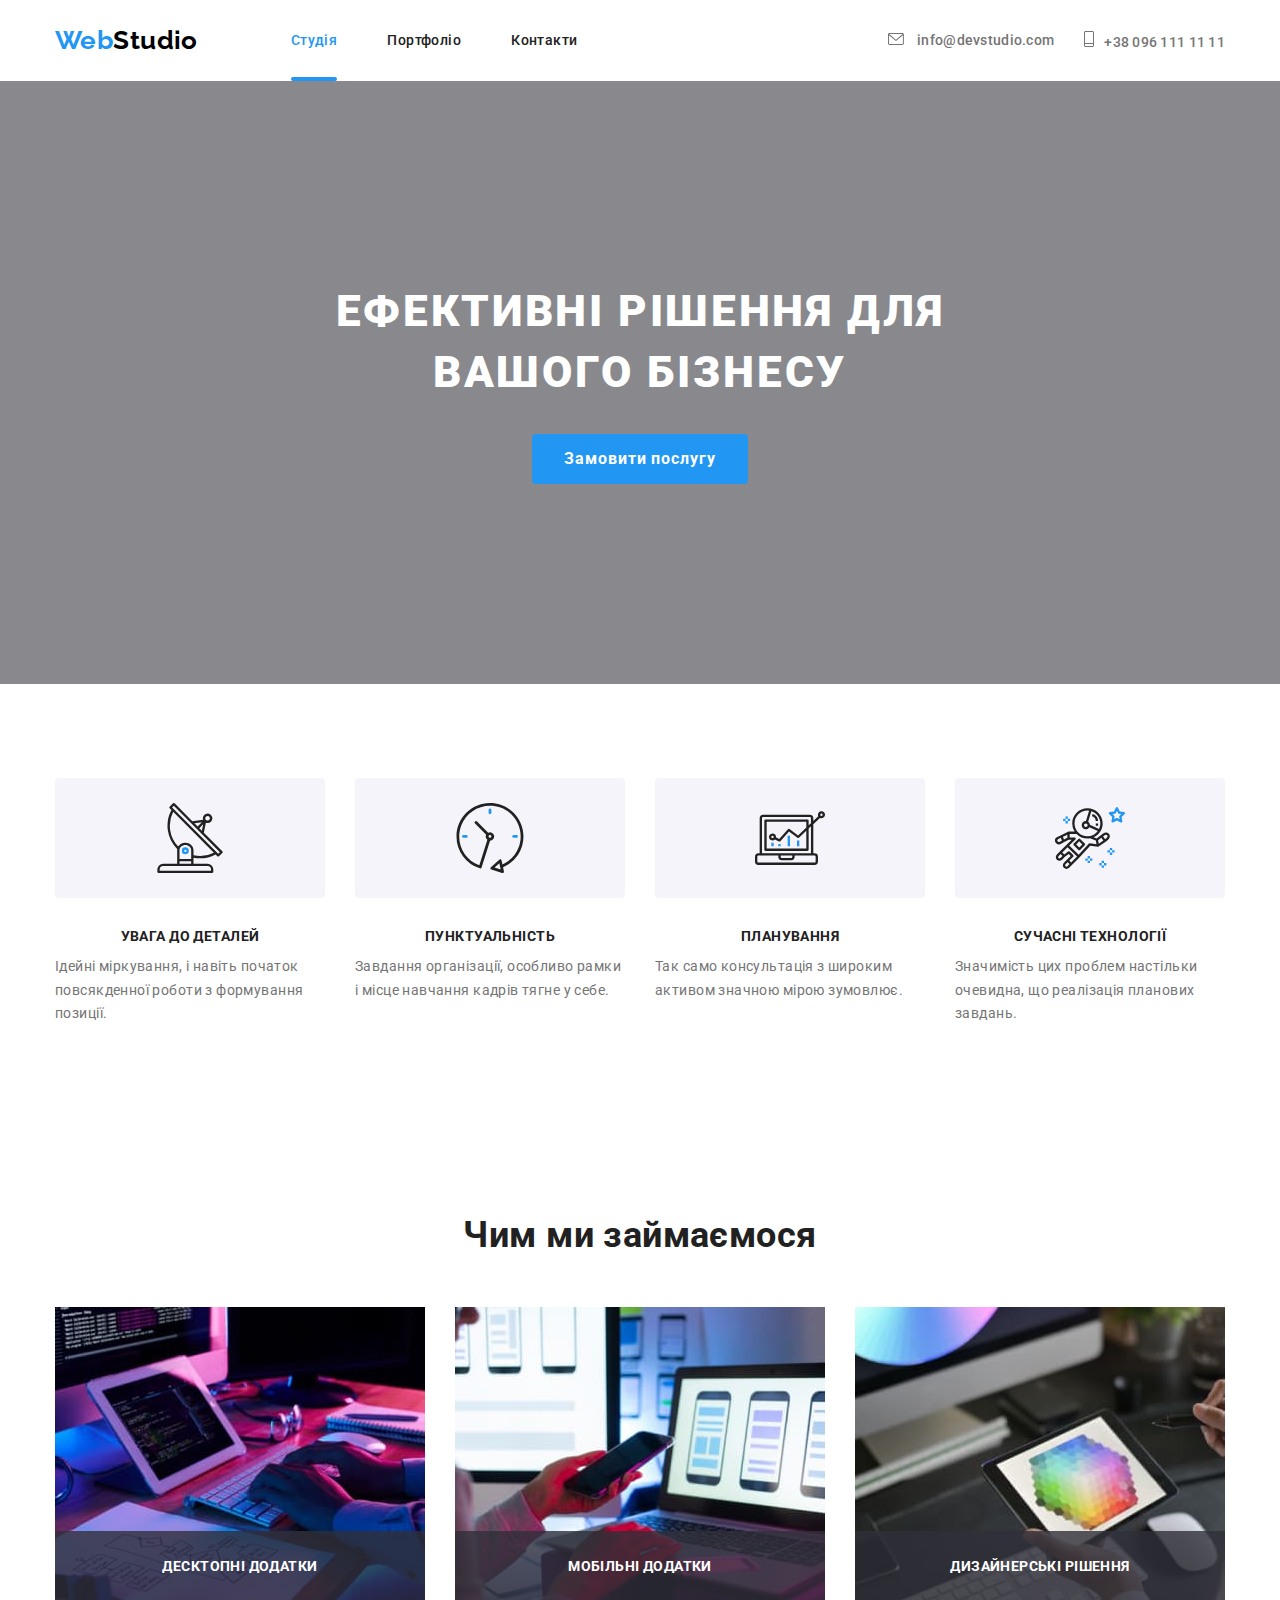
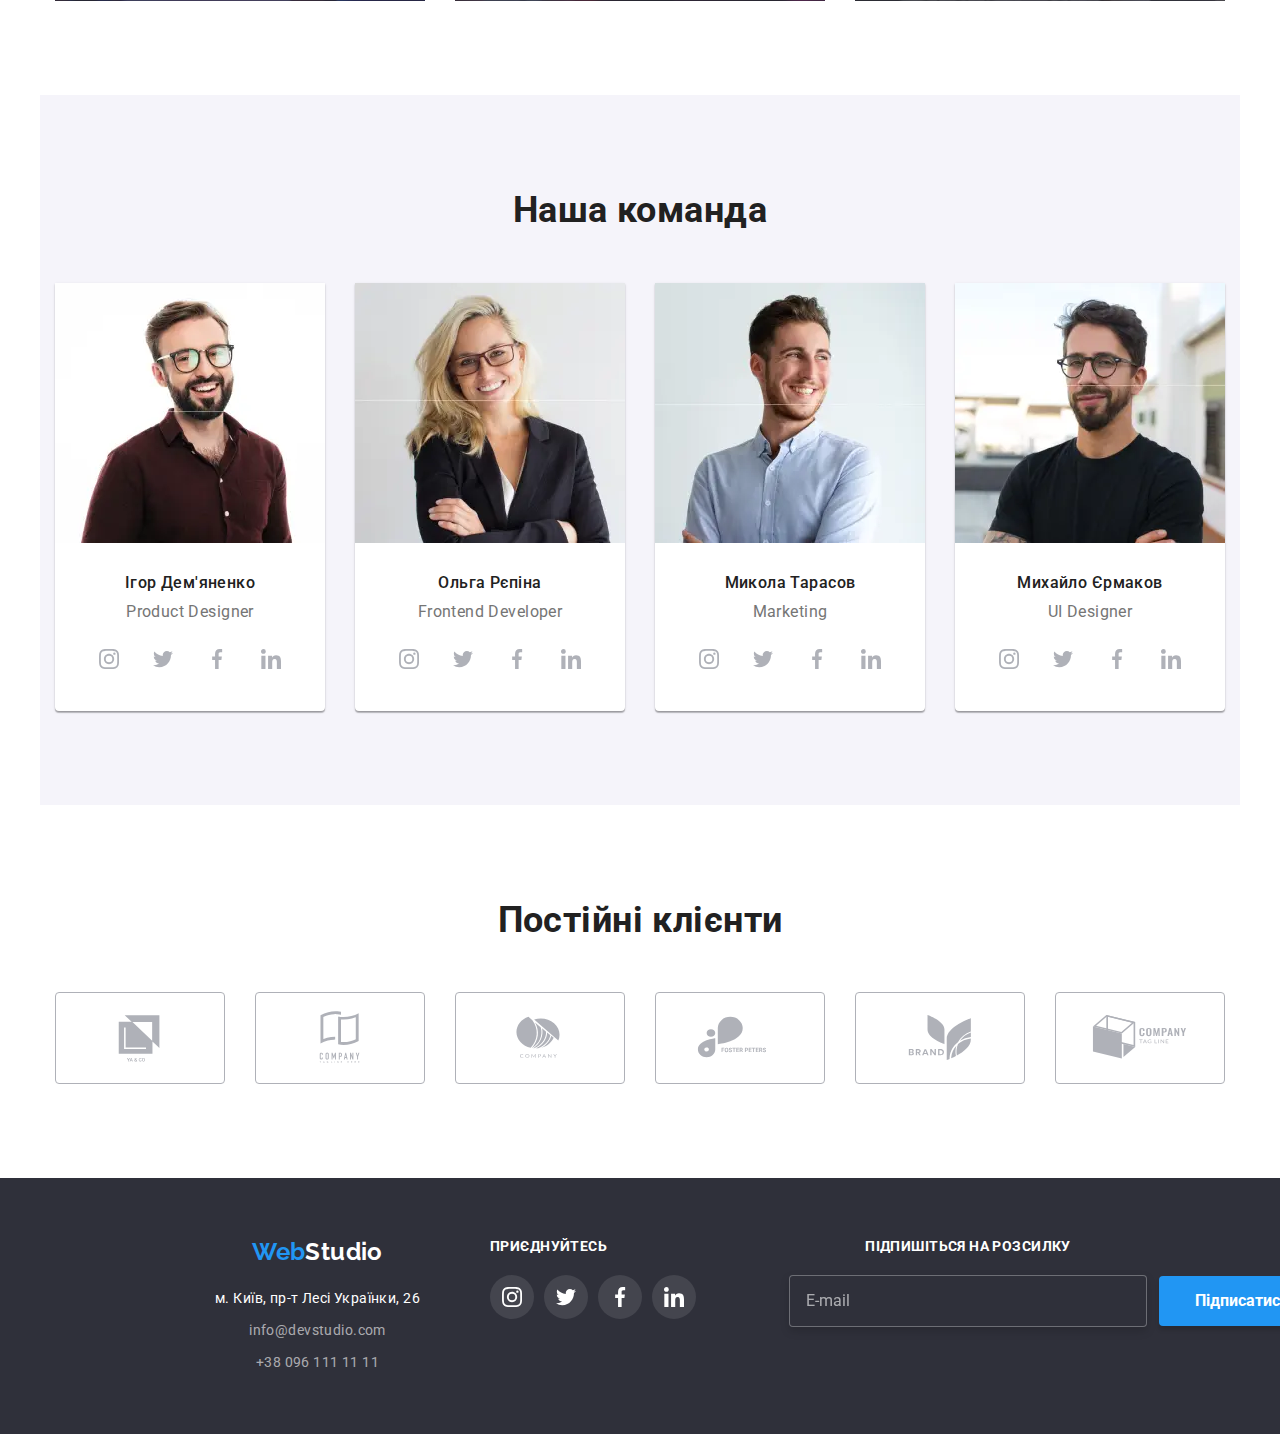
==== index.html @ 07bd56f4 "адаптивні зображення "наша команда"" ====
<!DOCTYPE html>
<html lang="uk">
  <head>
    <meta charset="UTF-8" />
    <meta http-equiv="X-UA-Compatible" content="IE=edge" />
    <meta name="viewport" content="width=device-width, initial-scale=1.0" />
    <title>Веб Студія</title>
    <link rel="preconnect" href="https://fonts.googleapis.com" />
    <link rel="preconnect" href="https://fonts.gstatic.com" crossorigin />
    <link
      href="https://fonts.googleapis.com/css2?family=Raleway:wght@700&family=Roboto:wght@400;500;700;900&display=swap"
      rel="stylesheet"
    />
    <link
      rel="stylesheet"
      href="https://cdnjs.cloudflare.com/ajax/libs/modern-normalize/1.1.0/modern-normalize.min.css"
    />
    <link rel="stylesheet" href="./css/main.min.css" />
  </head>
  <body class="body">
    <header class="header">
      <div class="container container--header">
        <a href="./index.html" class="logo logo--header" lang="en"
          ><span class="logo__web">Web</span>Studio</a
        >
        <nav class="navigation">
          <button
            type="button"
            class="menu-button is-open"
            aria-expanded="false"
            aria-controls="menu-nav"
            data-menu-button
          >
            <svg
              class="menu-button__svg"
              width="40"
              height="40"
              aria-label="перемикач мобільного меню"
            >
              <use
                class="icon-menu"
                href="./images/icons.svg#icon-close-black"
              ></use>
              <use
                class="icon-cross"
                href="./images/icons.svg#icon-menu-mobile"
              ></use>
            </svg>
          </button>
          <div class="menu" id="menu-nav" data-menu>
            <div>
              <ul class="main-nav">
                <li class="menu__item">
                  <a href="./index.html" class="menu__link menu__link--current"
                    >Студія</a
                  >
                </li>
                <li class="menu__item">
                  <a href="./portfolio.html" class="menu__link">Портфоліо</a>
                </li>
                <li class="menu__item">
                  <a href="" class="menu__link">Контакти</a>
                </li>
              </ul>
            </div>

            <div class="contact">
              <ul class="contact-header">
                <li class="contact-header__item">
                  <a
                    href="mailto:info@devstudio.com"
                    class="contact-header__link contact-header__link--mail"
                  >
                    <svg
                      class="contact-header__icon contact-header__icon--mail"
                    >
                      <use href="./images/icons.svg#icon-mail"></use>
                    </svg>
                    info@devstudio.com</a
                  >
                </li>
                <li class="contact-header__item">
                  <a
                    href="tel:+380961111111"
                    class="contact-header__link contact-header__link--phone"
                  >
                    <svg class="contact-header__icon contact-header__icon--tel">
                      <use href="./images/icons.svg#icon-tel"></use></svg>+38 096 111 11 11</a
                  >
                </li>
              </ul>
            </div>
            <div class="social-header">
              <ul class="social-header__list">
                <li class="social-header__item">
                  <a
                    href="https://www.instagram.com/"
                    target="_blank"
                    rel="noreferrer noopener"
                    class="social-header__link"
                    >instagram
                  </a>
                </li>
                <li class="social-header__item">
                  <a
                    href="https://twitter.com/?lang=ru"
                    target="_blank"
                    rel="noreferrer noopener"
                    class="social-header__link"
                    >twitter
                  </a>
                </li>
                <li class="social-header__item">
                  <a
                    href="https://uk-ua.facebook.com/"
                    target="_blank"
                    rel="noreferrer noopener"
                    class="social-header__link"
                    >facebook
                  </a>
                </li>
                <li class="social-header__item">
                  <a
                    href="https://ua.linkedin.com/"
                    target="_blank"
                    rel="noreferrer noopener"
                    class="social-header__link"
                    >linkedin
                  </a>
                </li>
              </ul>
            </div>
          </div>
        </nav>
      </div>
    </header>
    <main>
      <section class="hero">
        <div class="container">
          <h1 class="hero__title">Ефективні рішення для вашого бізнесу</h1>
          <button type="button" class="hero__button" data-open-modal>
            Замовити послугу
          </button>
          <div class="backdrop is-hidden" data-backdrop>
            <div class="modal">
              <button class="modal__close" data-close-modal>
                <svg class="modal__close-icon">
                  <use href="./images/icons.svg#icon-close-black"></use>
                </svg>
              </button>
              <form class="form js-request-form">
                <p class="form__title">
                  Залиште свої дані, ми вам передзвонимо
                </p>

                <div class="form__field">
                  <label class="form__label" for="name">Ім'я</label>
                  <div class="input">
                    <input
                      class="input__field"
                      type="text"
                      name="name"
                      id="name"
                      placeholder=" "
                    />
                    <svg class="input__icon">
                      <use href="./images/icons.svg#icon-name"></use>
                    </svg>
                  </div>
                </div>

                <div class="form__field">
                  <label class="form__label" for="tel">Телефон</label>
                  <div class="input">
                    <input
                      class="input__field"
                      type="tel"
                      name="tel"
                      id="tel"
                      placeholder=" "
                    />
                    <svg class="input__icon">
                      <use href="./images/icons.svg#icon-phone"></use>
                    </svg>
                  </div>
                </div>

                <div class="form__field">
                  <label class="form__label" for="mail">Пошта</label>
                  <div class="input">
                    <input
                      class="input__field"
                      type="email"
                      name="mail"
                      id="mail"
                      placeholder=" "
                    />
                    <svg class="input__icon">
                      <use href="./images/icons.svg#icon-e-mail"></use>
                    </svg>
                  </div>
                </div>

                <div class="form__field">
                  <label class="form__label" for="coment">Коментар</label>
                  <textarea
                    name="coment"
                    id="coment"
                    cols="30"
                    rows="10"
                    class="form__coment"
                    placeholder="Введіть текст"
                  ></textarea>
                </div>

                <div class="form__field">
                  <label class="policy">
                    <input
                      type="checkbox"
                      name="policy"
                      class="policy__check"
                      required
                    />
                    <svg class="policy__icon-on">
                      <use href="./images/icons.svg#icon-check"></use>
                    </svg>
                    <svg class="policy__icon-off">
                      <use href="./images/icons.svg#icon-no-check"></use>
                    </svg>
                    Погоджуюся з розсилкою та приймаю
                    <span
                      ><a href="" class="policy__condition">
                        Умови договору</a
                      ></span
                    ></label
                  >
                </div>
                <div class="form__field">
                  <button class="form__button" type="submit">Відправити</button>
                </div>
              </form>
            </div>
          </div>
        </div>
      </section>
      <section class="section section--plus">
        <div class="container">
          <h2 class="section__title section__title--none">Наші плюси</h2>
          <ul class="pluses">
            <li class="pluses__item">
              <div class="pluses-box">
                <svg class="pluses-box__icon">
                  <use href="./images/icons.svg#icon-antenna"></use>
                </svg>
              </div>
              <h3 class="pluses__title">увага до деталей</h3>
              <p class="pluses__text">
                Ідейні міркування, і навіть початок повсякденної роботи з
                формування позиції.
              </p>
            </li>
            <li class="pluses__item">
              <div class="pluses-box">
                <svg class="pluses-box__icon">
                  <use href="./images/icons.svg#icon-clock"></use>
                </svg>
              </div>
              <h3 class="pluses__title">пунктуальність</h3>
              <p class="pluses__text">
                Завдання організації, особливо рамки і місце навчання кадрів
                тягне у себе.
              </p>
            </li>
            <li class="pluses__item">
              <div class="pluses-box">
                <svg class="pluses-box__icon">
                  <use href="./images/icons.svg#icon-diagram"></use>
                </svg>
              </div>
              <h3 class="pluses__title">планування</h3>
              <p class="pluses__text">
                Так само консультація з широким активом значною мірою зумовлює.
              </p>
            </li>
            <li class="pluses__item">
              <div class="pluses-box">
                <svg class="pluses-box__icon">
                  <use href="./images/icons.svg#icon-astronaut"></use>
                </svg>
              </div>
              <h3 class="pluses__title">сучасні технології</h3>
              <p class="pluses__text">
                Значимість цих проблем настільки очевидна, що реалізація
                планових завдань.
              </p>
            </li>
          </ul>
        </div>
      </section>
      <section class="section">
        <div class="container container--projects">
          <h2 class="section__title">Чим ми займаємося</h2>
          <ul class="projects">
            <li class="projekts__employment">
              <div class="projects__image">
                <img src="./images/web.jpg" alt="веб розробка" width="370" />
              </div>
              <p class="projekts__text">Десктопні додатки</p>
            </li>
            <li class="projekts__employment">
              <div class="projects__image">
                <img
                  src="./images/development.jpg"
                  alt="розробка"
                  width="370"
                />
              </div>
              <p class="projekts__text">Мобільні додатки</p>
            </li>
            <li class="projekts__employment">
              <div class="projects__image">
                <img src="./images/design.jpg" alt="веб дизайн" width="370" />
              </div>
              <p class="projekts__text">Дизайнерські рішення</p>
            </li>
          </ul>
        </div>
      </section>
      <section class="section section--team">
        <div class="container">
          <h2 class="section__title">Наша команда</h2>
          <ul class="team">
            <li class="team__box">
              <picture>
                <source
                  srcset="
                    ./images/desktop-version/igor-270.webp 1x,
                    ./images/desktop-version/igor-540.webp 2x
                  "
                  media="(min-width:1200px)"
                  type="image/webp"
                />
                <source
                  srcset="
                    ./images/desktop-version/igor-270.jpg 1x,
                    ./images/desktop-version/igor-450.jpg 2x
                  "
                  media="(min-width:1200px)"
                  type="image/jpeg"
                />
                <source
                  srcset="
                    ./images/tablet-version/igor-354.webp 1x,
                    ./images/tablet-version/igor-708.webp 2x
                  "
                  media="(min-width:768px)"
                  type="image/webp"
                />
                <source
                  srcset="
                    ./images/tablet-version/igor-354.jpg 1x,
                    ./images/tablet-version/igor-708.jpg 2x
                  "
                  media="(min-width:768px)"
                  type="image/jpeg"
                />
                <source
                  srcset="
                    ./images/mobile-version/igor-450.webp 1x,
                    ./images/mobile-version/igor-900.webp 2x
                  "
                  media="(max-width:767px)"
                  type="image/webp"
                />
                <source
                  srcset="
                    ./images/mobile-version/igor-450.jpg 1x,
                    ./images/mobile-version/igor-900.jpg 2x
                  "
                  media="(max-width:767px)"
                  type="image/jpeg"
                />
                <img
                  src="./images/mobile-version/igor-450.jpg"
                  alt="Ігор Дем'яненко"
                />
              </picture>

              <!-- <img
                class="photo"
                src="./images/igor.jpg"
                alt="Ігор Дем'яненко"
                width="270"
              /> -->
              <div class="team__list">
                <h3 class="team__name">Ігор Дем'яненко</h3>
                <p class="team__job" lang="en">Product Designer</p>
                <ul class="social">
                  <li class="social__item">
                    <a
                      href="https://www.instagram.com/"
                      target="_blank"
                      rel="noreferrer noopener"
                      class="social__link"
                    >
                      <svg class="social__icon">
                        <use href="./images/icons.svg#icon-instagram"></use>
                      </svg>
                    </a>
                  </li>
                  <li class="social__item">
                    <a
                      href="https://twitter.com/?lang=ru"
                      target="_blank"
                      rel="noreferrer noopener"
                      class="social__link"
                    >
                      <svg class="social__icon">
                        <use href="./images/icons.svg#icon-twitter"></use>
                      </svg>
                    </a>
                  </li>
                  <li class="social__item">
                    <a
                      href="https://uk-ua.facebook.com/"
                      target="_blank"
                      rel="noreferrer noopener"
                      class="social__link"
                    >
                      <svg class="social__icon">
                        <use href="./images/icons.svg#icon-facebook"></use>
                      </svg>
                    </a>
                  </li>
                  <li class="social__item">
                    <a
                      href="https://ua.linkedin.com/"
                      target="_blank"
                      rel="noreferrer noopener"
                      class="social__link"
                    >
                      <svg class="social__icon">
                        <use href="./images/icons.svg#icon-linkedin"></use>
                      </svg>
                    </a>
                  </li>
                </ul>
              </div>
            </li>
            <li class="team__box">
              <picture>
                <source
                  srcset="
                    ./images/desktop-version/olga-270.webp 1x,
                    ./images/desktop-version/olga-540.webp 2x
                  "
                  media="(min-width:1200px)"
                  type="image/webp"
                />
                <source
                  srcset="
                    ./images/desktop-version/olga-270.jpg 1x,
                    ./images/desktop-version/olga-450.jpg 2x
                  "
                  media="(min-width:1200px)"
                  type="image/jpeg"
                />
                <source
                  srcset="
                    ./images/tablet-version/olga-354.webp 1x,
                    ./images/tablet-version/olga-708.webp 2x
                  "
                  media="(min-width:768px)"
                  type="image/webp"
                />
                <source
                  srcset="
                    ./images/tablet-version/olga-354.jpg 1x,
                    ./images/tablet-version/olga-708.jpg 2x
                  "
                  media="(min-width:768px)"
                  type="image/jpeg"
                />
                <source
                  srcset="
                    ./images/mobile-version/olga-450.webp 1x,
                    ./images/mobile-version/olga-900.webp 2x
                  "
                  media="(max-width:767px)"
                  type="image/webp"
                />
                <source
                  srcset="
                    ./images/mobile-version/olga-450.jpg 1x,
                    ./images/mobile-version/olga-900.jpg 2x
                  "
                  media="(max-width:767px)"
                  type="image/jpeg"
                />
                <img
                  src="./images/mobile-version/olga-450.jpg"
                  alt="Ольга Рєпіна"
                />
              </picture>
              <!-- <img
                class="photo"
                src="./images/olga.jpg"
                alt="Ольга Рєпіна"
                width="270"
              /> -->
              <div class="team__list">
                <h3 class="team__name">Ольга Рєпіна</h3>
                <p class="team__job" lang="en">Frontend Developer</p>
                <ul class="social">
                  <li class="social__item">
                    <a
                      href="https://www.instagram.com/"
                      target="_blank"
                      rel="noreferrer noopener"
                      class="social__link"
                    >
                      <svg class="social__icon">
                        <use href="./images/icons.svg#icon-instagram"></use>
                      </svg>
                    </a>
                  </li>
                  <li class="social__item">
                    <a
                      href="https://twitter.com/?lang=ru"
                      target="_blank"
                      rel="noreferrer noopener"
                      class="social__link"
                    >
                      <svg class="social__icon">
                        <use href="./images/icons.svg#icon-twitter"></use>
                      </svg>
                    </a>
                  </li>
                  <li class="social__item">
                    <a
                      href="https://uk-ua.facebook.com/"
                      target="_blank"
                      rel="noreferrer noopener"
                      class="social__link"
                    >
                      <svg class="social__icon">
                        <use href="./images/icons.svg#icon-facebook"></use>
                      </svg>
                    </a>
                  </li>
                  <li class="social__item">
                    <a
                      href="https://ua.linkedin.com/"
                      target="_blank"
                      rel="noreferrer noopener"
                      class="social__link"
                    >
                      <svg class="social__icon">
                        <use href="./images/icons.svg#icon-linkedin"></use>
                      </svg>
                    </a>
                  </li>
                </ul>
              </div>
            </li>
            <li class="team__box">
              <picture>
                <source
                  srcset="
                    ./images/desktop-version/mikola-270.webp 1x,
                    ./images/desktop-version/mikola-540.webp 2x
                  "
                  media="(min-width:1200px)"
                  type="image/webp"
                />
                <source
                  srcset="
                    ./images/desktop-version/mikola-270.jpg 1x,
                    ./images/desktop-version/mikola-450.jpg 2x
                  "
                  media="(min-width:1200px)"
                  type="image/jpeg"
                />
                <source
                  srcset="
                    ./images/tablet-version/mikola-354.webp 1x,
                    ./images/tablet-version/mikola-708.webp 2x
                  "
                  media="(min-width:768px)"
                  type="image/webp"
                />
                <source
                  srcset="
                    ./images/tablet-version/mikola-354.jpg 1x,
                    ./images/tablet-version/mikola-708.jpg 2x
                  "
                  media="(min-width:768px)"
                  type="image/jpeg"
                />
                <source
                  srcset="
                    ./images/mobile-version/mikola-450.webp 1x,
                    ./images/mobile-version/mikola-900.webp 2x
                  "
                  media="(max-width:767px)"
                  type="image/webp"
                />
                <source
                  srcset="
                    ./images/mobile-version/mikola-450.jpg 1x,
                    ./images/mobile-version/mikola-900.jpg 2x
                  "
                  media="(max-width:767px)"
                  type="image/jpeg"
                />
                <img
                  src="./images/mobile-version/mikola-450.jpg"
                  alt="Микола Тарасов"
                />
              </picture>
              <!-- <img
                class="photo"
                src="./images/mikola.jpg"
                alt="Микола Тарасов"
                width="270"
              /> -->
              <div class="team__list">
                <h3 class="team__name">Микола Тарасов</h3>
                <p class="team__job" lang="en">Marketing</p>
                <ul class="social">
                  <li class="social__item">
                    <a
                      href="https://www.instagram.com/"
                      target="_blank"
                      rel="noreferrer noopener"
                      class="social__link"
                    >
                      <svg class="social__icon">
                        <use href="./images/icons.svg#icon-instagram"></use>
                      </svg>
                    </a>
                  </li>
                  <li class="social__item">
                    <a
                      href="https://twitter.com/?lang=ru"
                      target="_blank"
                      rel="noreferrer noopener"
                      class="social__link"
                    >
                      <svg class="social__icon">
                        <use href="./images/icons.svg#icon-twitter"></use>
                      </svg>
                    </a>
                  </li>
                  <li class="social__item">
                    <a
                      href="https://uk-ua.facebook.com/"
                      target="_blank"
                      rel="noreferrer noopener"
                      class="social__link"
                    >
                      <svg class="social__icon">
                        <use href="./images/icons.svg#icon-facebook"></use>
                      </svg>
                    </a>
                  </li>
                  <li class="social__item">
                    <a
                      href="https://ua.linkedin.com/"
                      target="_blank"
                      rel="noreferrer noopener"
                      class="social__link"
                    >
                      <svg class="social__icon">
                        <use href="./images/icons.svg#icon-linkedin"></use>
                      </svg>
                    </a>
                  </li>
                </ul>
              </div>
            </li>
            <li class="team__box">
              <picture>
                <source
                  srcset="
                    ./images/desktop-version/micha-270.webp 1x,
                    ./images/desktop-version/micha-540.webp 2x
                  "
                  media="(min-width:1200px)"
                  type="image/webp"
                />
                <source
                  srcset="
                    ./images/desktop-version/micha-270.jpg 1x,
                    ./images/desktop-version/micha-450.jpg 2x
                  "
                  media="(min-width:1200px)"
                  type="image/jpeg"
                />
                <source
                  srcset="
                    ./images/tablet-version/micha-354.webp 1x,
                    ./images/tablet-version/micha-708.webp 2x
                  "
                  media="(min-width:768px)"
                  type="image/webp"
                />
                <source
                  srcset="
                    ./images/tablet-version/micha-354.jpg 1x,
                    ./images/tablet-version/micha-708.jpg 2x
                  "
                  media="(min-width:768px)"
                  type="image/jpeg"
                />
                <source
                  srcset="
                    ./images/mobile-version/micha-450.webp 1x,
                    ./images/mobile-version/micha-900.webp 2x
                  "
                  media="(max-width:767px)"
                  type="image/webp"
                />
                <source
                  srcset="
                    ./images/mobile-version/micha-450.jpg 1x,
                    ./images/mobile-version/micha-900.jpg 2x
                  "
                  media="(max-width:767px)"
                  type="image/jpeg"
                />
                <img
                  src="./images/mobile-version/micha-450.jpg"
                  alt="Михайло Єрмаков"
                />
              </picture>
              <!-- <img
                class="photo"
                src="./images/micha.jpg"
                alt="Михайло Єрмаков"
                width="270"
              /> -->
              <div class="team__list">
                <h3 class="team__name">Михайло Єрмаков</h3>
                <p class="team__job" lang="en">UI Designer</p>
                <ul class="social">
                  <li class="social__item">
                    <a
                      href="https://www.instagram.com/"
                      target="_blank"
                      rel="noreferrer noopener"
                      class="social__link"
                    >
                      <svg class="social__icon">
                        <use href="./images/icons.svg#icon-instagram"></use>
                      </svg>
                    </a>
                  </li>
                  <li class="social__item">
                    <a
                      href="https://twitter.com/?lang=ru"
                      target="_blank"
                      rel="noreferrer noopener"
                      class="social__link"
                    >
                      <svg class="social__icon">
                        <use href="./images/icons.svg#icon-twitter"></use>
                      </svg>
                    </a>
                  </li>
                  <li class="social__item">
                    <a
                      href="https://uk-ua.facebook.com/"
                      target="_blank"
                      rel="noreferrer noopener"
                      class="social__link"
                    >
                      <svg class="social__icon">
                        <use href="./images/icons.svg#icon-facebook"></use>
                      </svg>
                    </a>
                  </li>
                  <li class="social__item">
                    <a
                      href="https://ua.linkedin.com/"
                      target="_blank"
                      rel="noreferrer noopener"
                      class="social__link"
                    >
                      <svg class="social__icon">
                        <use href="./images/icons.svg#icon-linkedin"></use>
                      </svg>
                    </a>
                  </li>
                </ul>
              </div>
            </li>
          </ul>
        </div>
      </section>
      <section class="section section--clients">
        <div class="container">
          <h2 class="section__title">Постійні клієнти</h2>
          <ul class="clients">
            <li class="clients__list">
              <a href="" class="clients__link">
                <svg class="clients__icon">
                  <use href="./images/icons.svg#icon-client-1"></use>
                </svg>
              </a>
            </li>
            <li class="clients__list">
              <a href="" class="clients__link">
                <svg class="clients__icon">
                  <use href="./images/icons.svg#icon-client-2"></use>
                </svg>
              </a>
            </li>
            <li class="clients__list">
              <a href="" class="clients__link">
                <svg class="clients__icon">
                  <use href="./images/icons.svg#icon-client-3"></use>
                </svg>
              </a>
            </li>
            <li class="clients__list">
              <a href="" class="clients__link">
                <svg class="clients__icon">
                  <use href="./images/icons.svg#icon-client-4"></use>
                </svg>
              </a>
            </li>
            <li class="clients__list">
              <a href="" class="clients__link">
                <svg class="clients__icon">
                  <use href="./images/icons.svg#icon-client-5"></use>
                </svg>
              </a>
            </li>
            <li class="clients__list">
              <a href="" class="clients__link">
                <svg class="clients__icon">
                  <use href="./images/icons.svg#icon-client-6"></use>
                </svg>
              </a>
            </li>
          </ul>
        </div>
      </section>
    </main>
    <footer class="footer">
      <div class="container container--footer">
        <div class="communication">
          <div>
            <a href="./index.html" lang="en" class="logo logo--footer"
              ><span class="logo__web">Web</span>Studio</a
            >
            <address>
              <ul class="contact-footer">
                <li class="contact-footer__address">
                  <a
                    href="https://www.google.com/maps/d/viewer?hl=ru&ie=UTF8&msa=0&ll=50.43647800000004%2C30.527334000000003&spn=0%2C0&source=embed&mid=1IC2cPqot0qdUVytNvd6RFveTOpM&z=17"
                    target="_blank"
                    rel="noreferrer noopener"
                    class="contact-footer__link contact-footer__link--address"
                    >м. Київ, пр-т Лесі Українки, 26</a
                  >
                </li>
                <li class="contact-footer__address">
                  <a
                    href="mailto:info@devstudio.com"
                    class="contact-footer__link"
                    >info@devstudio.com</a
                  >
                </li>
                <li>
                  <a
                    href="tel:+380961111111"
                    class="contact-footer__link contact-footer__link--last"
                    >+38 096 111 11 11</a
                  >
                </li>
              </ul>
            </address>
          </div>
          <div class="social-footer">
            <p class="social-footer__join">приєднуйтесь</p>
            <ul class="social social--footer">
              <li class="social__item social__item--footer">
                <a
                  href="https://www.instagram.com/"
                  target="_blank"
                  rel="noreferrer noopener"
                  class="social__link"
                >
                  <svg class="social__icon social__icon--footer">
                    <use href="./images/icons.svg#icon-instagram"></use>
                  </svg>
                </a>
              </li>
              <li class="social__item social__item--footer">
                <a
                  href="https://twitter.com/?lang=ru"
                  target="_blank"
                  rel="noreferrer noopener"
                  class="social__link"
                >
                  <svg class="social__icon social__icon--footer">
                    <use href="./images/icons.svg#icon-twitter"></use>
                  </svg>
                </a>
              </li>
              <li class="social__item social__item--footer">
                <a
                  href="https://uk-ua.facebook.com/"
                  target="_blank"
                  rel="noreferrer noopener"
                  class="social__link"
                >
                  <svg class="social__icon social__icon--footer">
                    <use href="./images/icons.svg#icon-facebook"></use>
                  </svg>
                </a>
              </li>
              <li class="social__item social__item--footer">
                <a
                  href="https://ua.linkedin.com/"
                  target="_blank"
                  rel="noreferrer noopener"
                  class="social__link"
                >
                  <svg class="social__icon social__icon--footer">
                    <use href="./images/icons.svg#icon-linkedin"></use>
                  </svg>
                </a>
              </li>
            </ul>
          </div>
        </div>
        <form class="subscription-form">
          <div class="subscribe">
            <label class="subscribe__label" for="subscribe"
              >Підпишіться на розсилку</label
            >
            <input
              class="subscribe__input"
              type="text"
              name="subscribe"
              id="subscribe"
              placeholder="E-mail"
            />
          </div>

          <button class="subscribe__button" type="submit">
            Підписатися
            <svg class="subscribe__icon">
              <use href="./images/icons.svg#icon-telegram"></use>
            </svg>
          </button>
        </form>
      </div>
    </footer>
    <script src="./js/menu.js"></script>
    <script src="./js/modal.js"></script>
    <script src="./js/request-form.js"></script>
  </body>
</html>
---- css/main.min.css ----
a{text-decoration:none}h1,h2,h3,h4,h5,h6{margin:0}img{display:block;max-width:100%;height:auto}.section__title--none{position:absolute;width:1px;height:1px;margin:-1px;border:0;padding:0;clip:rect(0 0 0 0);overflow:hidden}ul{margin:0;padding:0;list-style:none}.body{font-family:"Roboto",sans-serif;font-size:14px;line-height:1.2;letter-spacing:.03em;color:#757575;background-color:#fff}.body.modal-open{overflow:hidden}.container{padding:0 15px;margin-left:auto;margin-right:auto}.container--header{display:-webkit-box;display:-ms-flexbox;display:flex;-webkit-box-align:center;-ms-flex-align:center;align-items:center;min-height:60px}@media screen and (max-width: 767px){.container--header{-webkit-box-pack:justify;-ms-flex-pack:justify;justify-content:space-between}}@media screen and (min-width: 480px){.container{width:480px}}@media screen and (min-width: 768px){.container{width:768px;min-height:80px}}@media screen and (min-width: 1200px){.container{width:1200px}.container--footer{display:-webkit-box;display:-ms-flexbox;display:flex}}.mobile-menu__container{position:relative;padding-top:48px;padding-right:0;padding-bottom:48px;padding-left:40px}.header{position:relative}.logo{font-family:"Raleway",sans-serif;font-weight:700;font-size:24px}.logo--header{display:block;color:#000}@media screen and (min-width: 768px){.logo--header{margin-right:88px}}@media screen and (min-width: 1200px){.logo--header{margin-right:93px;font-size:26px}}.logo--footer{display:inline-block;margin-bottom:20px;width:100%;text-align:center;color:#fff}.logo__web{color:#2196f3}.backdrop{position:fixed;top:0;left:0;z-index:5;width:100%;height:100%;opacity:1;background-color:rgba(0,0,0,.2);-webkit-transition:opacity 250ms cubic-bezier(0.4, 0, 0.2, 1);transition:opacity 250ms cubic-bezier(0.4, 0, 0.2, 1);padding:93px 15px;overflow-y:scroll}.backdrop.is-hidden{opacity:0;pointer-events:none}.backdrop.is-hidden .modal{-webkit-transform:translate(-50%, -50%) scale(0);transform:translate(-50%, -50%) scale(0)}.modal{position:relative;padding:40px;min-height:609px;-webkit-box-shadow:0px 1px 3px rgba(0,0,0,.12),0px 1px 1px rgba(0,0,0,.14),0px 2px 1px rgba(0,0,0,.2);box-shadow:0px 1px 3px rgba(0,0,0,.12),0px 1px 1px rgba(0,0,0,.14),0px 2px 1px rgba(0,0,0,.2);border-radius:4px;background-color:#fff}@media screen and (max-width: 479px){.modal{max-width:450px}}@media screen and (min-width: 480px){.modal{width:450px;position:absolute;top:50%;left:50%;-webkit-transform:translate(-50%, -50%) scale(1);transform:translate(-50%, -50%) scale(1);-webkit-transition:-webkit-transform 250ms cubic-bezier(0.4, 0, 0.2, 1);transition:-webkit-transform 250ms cubic-bezier(0.4, 0, 0.2, 1);transition:transform 250ms cubic-bezier(0.4, 0, 0.2, 1);transition:transform 250ms cubic-bezier(0.4, 0, 0.2, 1), -webkit-transform 250ms cubic-bezier(0.4, 0, 0.2, 1)}}@media screen and (min-width: 1200px){.modal{width:528px;min-height:581px}}.modal__close{position:absolute;display:-webkit-box;display:-ms-flexbox;display:flex;-webkit-box-pack:center;-ms-flex-pack:center;justify-content:center;-webkit-box-align:center;-ms-flex-align:center;align-items:center;right:8px;top:8px;padding:0;z-index:9;width:30px;height:30px;cursor:pointer;border:1px solid rgba(0,0,0,.1);border-radius:50%;background-color:#fff}@media screen and (min-width: 1200px){.modal__close{left:490px}}.modal__close-icon{width:18px;height:18px;fill:#000;-webkit-transition:fill 250ms cubic-bezier(0.4, 0, 0.2, 1);transition:fill 250ms cubic-bezier(0.4, 0, 0.2, 1)}.modal__close:hover .modal__close-icon{fill:#2196f3}.contact{display:-webkit-box;display:-ms-flexbox;display:flex}@media screen and (max-width: 767px){.contact{margin-top:300px}}@media screen and (max-width: 767px){.contact-header{display:-webkit-box;display:-ms-flexbox;display:flex;-webkit-box-orient:vertical;-webkit-box-direction:reverse;-ms-flex-direction:column-reverse;flex-direction:column-reverse}}@media screen and (min-width: 768px){.contact-header{display:-webkit-box;display:-ms-flexbox;display:flex;-webkit-box-orient:vertical;-webkit-box-direction:normal;-ms-flex-direction:column;flex-direction:column;-webkit-box-pack:center;-ms-flex-pack:center;justify-content:center}.contact-header :not(:last-child){margin-bottom:10px}}@media screen and (min-width: 768px)and (max-width: 1199px){.contact-header{margin-left:90px}}@media screen and (min-width: 1200px){.contact-header{-webkit-box-orient:horizontal;-webkit-box-direction:normal;-ms-flex-direction:row;flex-direction:row;-webkit-box-align:center;-ms-flex-align:center;align-items:center}}@media screen and (max-width: 767px){.contact-header__item:not(:last-child){margin-top:32px}}@media screen and (min-width: 768px){.contact-header__item{min-height:14px}}@media screen and (min-width: 1200px){.contact-header__item{min-height:16px}.contact-header__item:not(:last-child){margin-right:30px;margin-bottom:0}}.contact-header__icon{fill:currentColor;-webkit-transition:fill 250ms cubic-bezier(0.4, 0, 0.2, 1);transition:fill 250ms cubic-bezier(0.4, 0, 0.2, 1)}@media screen and (max-width: 767px){.contact-header__icon{display:none}}@media screen and (min-width: 768px){.contact-header__icon{margin-right:8px}.contact-header__icon--mail{width:14px;height:10px}.contact-header__icon--tel{width:10px;height:14px}}@media screen and (min-width: 1200px){.contact-header__icon{margin-right:10px}.contact-header__icon--mail{width:16px;height:12px}.contact-header__icon--tel{width:10px;height:16px}}.contact-header__icon:hover,.contact-header__icon:focus{fill:#2196f3}.contact-header__link{width:100%;font-weight:500;color:currentColor;-webkit-transition:color 250ms cubic-bezier(0.4, 0, 0.2, 1);transition:color 250ms cubic-bezier(0.4, 0, 0.2, 1)}@media screen and (min-width: 768px){.contact-header__link{font-weight:500;font-size:12px;line-height:1.2;letter-spacing:.02em}}@media screen and (min-width: 1200px){.contact-header__link{font-size:14px}}.contact-header__link:hover,.contact-header__link:focus{color:#2196f3}@media screen and (max-width: 767px){.contact-header__link--phone{font-weight:500;font-size:34px;line-height:1.2;letter-spacing:.02em;color:#2196f3}}@media screen and (max-width: 767px){.contact-header__link--mail{font-weight:500;font-size:24px;line-height:1.2;letter-spacing:.02em;color:#757575}}.social-header{margin-top:64px}.social-header__item:not(:last-child){margin-right:20px}.social-header__link{font-weight:500;font-size:18px;line-height:1.2;letter-spacing:.02em;color:#2196f3}@media screen and (min-width: 768px){.social-header{display:none}}.social-header__list{display:-webkit-box;display:-ms-flexbox;display:flex}@media screen and (min-width: 1200px){.navigation{width:100%}}@media screen and (min-width: 768px){.main-nav{display:-webkit-box;display:-ms-flexbox;display:flex}}.menu-button__svg{z-index:5}.menu-button{display:-webkit-inline-box;display:-ms-inline-flexbox;display:inline-flex;margin:0;padding:0;border:none;line-height:0;background-color:#fff;cursor:pointer}@media screen and (min-width: 768px){.menu-button{display:none}}.menu-button:hover .menu-button__svg{fill:#2196f3}.menu-button .icon-cross{display:none}.menu-button.is-open .icon-cross{display:block}.menu-button.is-open .icon-menu{display:none}.mobile-menu{position:absolute;top:0;left:0;width:100%;height:100%;overflow:auto;background-color:#fff;-webkit-box-shadow:0px 4px 8px rgba(0,0,0,.04),0px 2px 4px rgba(0,0,0,.08),0px 1px 3px rgba(0,0,0,.16);box-shadow:0px 4px 8px rgba(0,0,0,.04),0px 2px 4px rgba(0,0,0,.08),0px 1px 3px rgba(0,0,0,.16)}.mobile-menu__close-btn{background-color:rgba(0,0,0,0);border:none;padding:0;line-height:0;position:absolute;top:10px;right:15px;cursor:pointer}.mobile-menu__close-icon{fill:#000;-webkit-transition:fill 250ms cubic-bezier(0.4, 0, 0.2, 1);transition:fill 250ms cubic-bezier(0.4, 0, 0.2, 1)}.mobile-menu__close-btn:hover .mobile-menu__close-icon,.mobile-menu__close-btn:focus .mobile-menu__close-icon{fill:#2196f3}.menu-button.is-open .menu{display:none}@media screen and (max-width: 767px){.menu{-webkit-transform:translateY(-100%);transform:translateY(-100%);-webkit-transition:-webkit-transform 500ms linear;transition:-webkit-transform 500ms linear;transition:transform 500ms linear;transition:transform 500ms linear, -webkit-transform 500ms linear;width:100%;min-height:616px;position:absolute;top:0;left:0;padding-left:40px;padding-top:48px;padding-bottom:48px;background-color:#fff}.menu.is-open{-webkit-transform:translateY(0);transform:translateY(0);z-index:4;display:-webkit-box;display:-ms-flexbox;display:flex;-webkit-box-orient:vertical;-webkit-box-direction:normal;-ms-flex-direction:column;flex-direction:column}}@media screen and (min-width: 768px){.menu{display:-webkit-box;display:-ms-flexbox;display:flex}}@media screen and (min-width: 1200px){.menu{-webkit-box-pack:justify;-ms-flex-pack:justify;justify-content:space-between}}@media screen and (max-width: 767px){.menu__item:not(:last-child){margin-bottom:32px}}.menu__link{-webkit-transition:color 250ms cubic-bezier(0.4, 0, 0.2, 1);transition:color 250ms cubic-bezier(0.4, 0, 0.2, 1)}@media screen and (max-width: 767px){.menu__link{font-weight:500;font-size:40px;line-height:1.2;color:#212121}}@media screen and (min-width: 768px){.menu__link{position:relative;display:block;padding-top:32px;padding-bottom:32px;font-weight:500;color:#212121}.menu__link--current::after{content:"";position:absolute;left:0;bottom:0;display:inline-block;width:100%;height:4px;border-radius:2px;background-color:#2196f3}}.menu__link:hover,.menu__link:focus{color:#2196f3}.menu__link--current{color:#2196f3}@media screen and (min-width: 768px){.menu__item+.menu__item{margin-left:50px}}.hero{display:-webkit-box;display:-ms-flexbox;display:flex;margin-left:auto;margin-right:auto;padding-top:118px;padding-bottom:118px;min-height:400px;background-color:#c4c4c4;background-image:-webkit-gradient(linear, left top, right top, from(rgba(47, 48, 58, 0.4)), to(rgba(47, 48, 58, 0.4))),url(../images/header-mobile.jpg);background-image:linear-gradient(to right, rgba(47, 48, 58, 0.4), rgba(47, 48, 58, 0.4)),url(../images/header-mobile.jpg);background-size:cover}@media screen and (min-width: 768px){.hero{background-image:-webkit-gradient(linear, left top, right top, from(rgba(47, 48, 58, 0.4)), to(rgba(47, 48, 58, 0.4))),url(../images/header-tablet.jpg);background-image:linear-gradient(to right, rgba(47, 48, 58, 0.4), rgba(47, 48, 58, 0.4)),url(../images/header-tablet.jpg)}}@media screen and (min-width: 1200px){.hero{max-width:1600px;padding-top:200px;padding-bottom:200px;min-height:600px;background-image:-webkit-gradient(linear, left top, right top, from(rgba(47, 48, 58, 0.4)), to(rgba(47, 48, 58, 0.4))),url(../images/fon-hero.jpg);background-image:linear-gradient(to right, rgba(47, 48, 58, 0.4), rgba(47, 48, 58, 0.4)),url(../images/fon-hero.jpg)}}.hero__title{margin-left:auto;margin-right:auto;font-weight:900;color:#fff;text-align:center;text-transform:uppercase;letter-spacing:.06em}@media screen and (min-width: 480px){.hero__title{width:360px;font-size:26px;line-height:1.6}}@media screen and (min-width: 1200px){.hero__title{width:696px;font-size:44px;line-height:1.4}}.hero__button{display:block;min-width:216px;height:50px;margin-top:30px;margin-left:auto;margin-right:auto;padding:0;border-radius:4px;border:none;cursor:pointer;font-weight:700;font-size:16px;line-height:1.9;letter-spacing:.06em;text-align:center;color:#fff;background-color:#2196f3}.hero__button:hover,.hero__button:focus{width:216px;height:50px;margin-left:auto;margin-right:auto;margin-top:30px}textarea{resize:none}.form__title{max-width:370px;margin:0;margin-bottom:12px;padding:0;text-align:center;font-weight:700;font-size:20px;line-height:1.5;color:#212121}@media screen and (min-width: 1200px){.form__title{width:448px}}.form__field{position:relative;display:-webkit-box;display:-ms-flexbox;display:flex;-webkit-box-orient:vertical;-webkit-box-direction:normal;-ms-flex-direction:column;flex-direction:column;font-size:12px;line-height:1.16;letter-spacing:.01em}.form__label{margin-bottom:4px}.input{position:relative}.input__field{width:100%;min-height:40px;margin-bottom:10px;padding:0;padding-left:42px;border-radius:4px;border:1px solid rgba(33,33,33,.2);font-size:16px;line-height:0;-webkit-transition:border 250ms cubic-bezier(0.4, 0, 0.2, 1);transition:border 250ms cubic-bezier(0.4, 0, 0.2, 1)}.input__field:hover,.input__field:focus{border-color:#2196f3}.input__icon:hover .input__field{border-color:#2196f3}.input__icon{position:absolute;top:11px;left:15px;width:18px;height:18px;fill:#212121;-webkit-transition:fill 250ms cubic-bezier(0.4, 0, 0.2, 1);transition:fill 250ms cubic-bezier(0.4, 0, 0.2, 1)}.input__icon:hover{fill:#2196f3}.input__field:hover+.input__icon,.input__field:focus+.input__icon{fill:#2196f3}.input:-moz-placeholder-shown+.input__icon{fill:#212121}.input:-ms-input-placeholder+.input__icon{fill:#212121}.input:placeholder-shown+.input__icon{fill:#212121}.input:not(:-moz-placeholder-shown)+.input__icon{fill:#2196f3}.input:not(:-ms-input-placeholder)+.input__icon{fill:#2196f3}.input:not(:placeholder-shown)+.input__icon{fill:#2196f3}.form__coment{height:120px;padding:12px 16px;border-radius:4px;border:1px solid rgba(33,33,33,.2);font-size:16px;line-height:1.17;letter-spacing:.03em;-webkit-transition:border 250ms cubic-bezier(0.4, 0, 0.2, 1);transition:border 250ms cubic-bezier(0.4, 0, 0.2, 1)}.form__coment:hover,.form__coment:focus{border-color:#2196f3}.form__coment::-webkit-input-placeholder{color:rgba(117,117,117,.5);font-size:12px;line-height:1.17;letter-spacing:.01em}.form__coment::-moz-placeholder{color:rgba(117,117,117,.5);font-size:12px;line-height:1.17;letter-spacing:.01em}.form__coment:-ms-input-placeholder{color:rgba(117,117,117,.5);font-size:12px;line-height:1.17;letter-spacing:.01em}.form__coment::-ms-input-placeholder{color:rgba(117,117,117,.5);font-size:12px;line-height:1.17;letter-spacing:.01em}.form__coment::placeholder{color:rgba(117,117,117,.5);font-size:12px;line-height:1.17;letter-spacing:.01em}.policy{position:relative;display:-webkit-box;display:-ms-flexbox;display:flex;-webkit-box-orient:horizontal;-webkit-box-direction:normal;-ms-flex-direction:row;flex-direction:row;-webkit-box-pack:start;-ms-flex-pack:start;justify-content:flex-start;-webkit-box-align:center;-ms-flex-align:center;align-items:center;margin-left:auto;margin-right:auto;margin-top:20px;margin-bottom:30px;font-size:12px;line-height:1.2;letter-spacing:.03em}@media screen and (min-width: 1200px){.policy{width:425px;font-size:14px;line-height:1.7}}.policy__check{position:absolute;-webkit-appearance:none;-moz-appearance:none;appearance:none}.policy__icon-off{width:16px;height:15px;margin-right:9px;opacity:1}.policy__icon-on{position:absolute;width:16px;height:15px;top:50%;-webkit-transform:translateY(-50%);transform:translateY(-50%);opacity:0}.policy__check:checked+.policy__icon-on{opacity:1}.policy__condition{text-decoration:underline;color:#2196f3}.form__button{margin-left:auto;margin-right:auto;width:200px;height:50px;border:none;border-radius:4px;font-weight:700;font-size:16px;line-height:1.9;letter-spacing:.06em;color:#fff;background-color:#2196f3}.section{margin-left:auto;margin-right:auto;padding-top:60px;padding-bottom:60px}@media screen and (min-width: 768px){.section{width:768px;padding-top:60px;padding-bottom:60px}}@media screen and (min-width: 1200px){.section{width:1200px;padding-top:94px;padding-bottom:94px}}.section__title{font-weight:700;font-size:28px;line-height:1.2;text-align:center;margin-top:0;margin-bottom:30px;color:#212121}@media screen and (min-width: 1200px){.section__title{font-size:36px;margin-bottom:50px}}@media screen and (min-width: 768px)and (max-width: 1199px){.pluses{display:-webkit-box;display:-ms-flexbox;display:flex;-ms-flex-wrap:wrap;flex-wrap:wrap;gap:30px}}@media screen and (min-width: 1200px){.pluses{display:-webkit-box;display:-ms-flexbox;display:flex;-webkit-box-pack:center;-ms-flex-pack:center;justify-content:center}}@media screen and (min-width: 768px)and (max-width: 1199px){.pluses__item{width:calc((100% - 30px)/2)}}@media screen and (min-width: 1200px){.pluses__item{width:270px}.pluses__item+.pluses__item{margin-left:30px}}.pluses-box{min-height:120px;margin-bottom:30px;display:-webkit-box;display:-ms-flexbox;display:flex;-webkit-box-pack:center;-ms-flex-pack:center;justify-content:center;-webkit-box-align:center;-ms-flex-align:center;align-items:center;background-color:#f5f4fa;border-radius:4px}@media screen and (max-width: 1199px){.pluses-box{margin-top:30px}}.pluses-box__icon{width:70px;height:70px}.pluses__title{width:270px;margin-top:0;margin-bottom:0;margin-left:auto;margin-right:auto;font-weight:700;font-size:14px;text-align:center;text-transform:uppercase;color:#212121}.pluses__text{margin-top:10px;margin-bottom:0;line-height:1.7}@media screen and (max-width: 1199px){.container--projects{display:none}}.projects{display:-webkit-box;display:-ms-flexbox;display:flex;-webkit-box-pack:center;-ms-flex-pack:center;justify-content:center}.projekts__employment{position:relative}.projekts__employment+.projekts__employment{margin-left:30px}.projects__image{position:relative}.projects__image::before{content:"";display:inline-block;position:absolute;width:100%;min-height:70px;bottom:0;background-color:rgba(47,48,58,.8)}.projekts__text{position:absolute;width:100%;min-height:70px;display:-webkit-box;display:-ms-flexbox;display:flex;-webkit-box-pack:center;-ms-flex-pack:center;justify-content:center;-webkit-box-align:center;-ms-flex-align:center;align-items:center;margin:0;padding:0;bottom:0;font-weight:700;color:#fff;text-transform:uppercase;text-align:center}.section--team{background-color:#f5f4fa}@media screen and (min-width: 480px){.section--team{width:480px}}@media screen and (min-width: 768px){.section--team{width:768px}}@media screen and (min-width: 1200px){.section--team{width:1200px}}@media screen and (min-width: 768px)and (max-width: 1199px){.team{display:-webkit-box;display:-ms-flexbox;display:flex;-ms-flex-wrap:wrap;flex-wrap:wrap;gap:30px}}@media screen and (min-width: 1200px){.team{display:-webkit-box;display:-ms-flexbox;display:flex;-webkit-box-pack:center;-ms-flex-pack:center;justify-content:center}}.team__box{background-color:#fff;-webkit-box-shadow:0px 1px 3px rgba(0,0,0,.12),0px 1px 1px rgba(0,0,0,.14),0px 2px 1px rgba(0,0,0,.2);box-shadow:0px 1px 3px rgba(0,0,0,.12),0px 1px 1px rgba(0,0,0,.14),0px 2px 1px rgba(0,0,0,.2);border-radius:0px 0px 4px 4px}@media screen and (max-width: 767px)and (max-width: 1199px){.team__box:not(:last-child){margin-bottom:30px}}@media screen and (min-width: 768px){.team__box{width:calc((100% - 30px)/2)}}@media screen and (min-width: 1200px){.team__box+.team__box{margin-left:30px}}.team__list{padding-top:30px;padding-bottom:24px}@media screen and (min-width: 1200px){.team__list{padding-bottom:30px}}.team__name{margin-bottom:0;font-weight:500;font-size:16px;text-align:center;color:#212121}.team__job{margin-top:10px;margin-bottom:16px;font-weight:400;font-size:16px;text-align:center}.photo{height:460px;width:100%;-o-object-fit:cover;object-fit:cover}@media screen and (min-width: 768px){.photo{height:374px}}@media screen and (min-width: 1200px){.photo{height:260px}}.social{display:-webkit-box;display:-ms-flexbox;display:flex;-webkit-box-pack:center;-ms-flex-pack:center;justify-content:center}.social__item{width:44px;height:44px;background-color:#fff}.social__item:not(:last-child){margin-right:10px}.social__link{display:-webkit-box;display:-ms-flexbox;display:flex;width:100%;height:100%;-webkit-box-pack:center;-ms-flex-pack:center;justify-content:center;-webkit-box-align:center;-ms-flex-align:center;align-items:center;border-radius:50%;color:#afb1b8;-webkit-transition:color 250ms cubic-bezier(0.4, 0, 0.2, 1),background-color 250ms cubic-bezier(0.4, 0, 0.2, 1);transition:color 250ms cubic-bezier(0.4, 0, 0.2, 1),background-color 250ms cubic-bezier(0.4, 0, 0.2, 1)}.social__link:not(:last-child){margin-right:10px}.social__link:hover,.social__link:focus{color:#fff;background-color:#2196f3}.social__icon{width:20px;height:20px;fill:currentColor;-webkit-transition:fill 250ms cubic-bezier(0.4, 0, 0.2, 1);transition:fill 250ms cubic-bezier(0.4, 0, 0.2, 1)}.social__icon:hover,.social__icon:focus{fill:currentColor}.social-footer__join{margin-top:0;margin-bottom:20px;font-weight:700;text-transform:uppercase;color:#fff}@media screen and (max-width: 767px){.social-footer{margin-top:60px;text-align:center}}@media screen and (min-width: 1200px){.social-footer{margin-left:70px}}.social--footer{display:-webkit-box;display:-ms-flexbox;display:flex;-webkit-box-pack:center;-ms-flex-pack:center;justify-content:center}.social__item--footer{width:44px;height:44px;margin-bottom:0;border-radius:50%;background-color:rgba(255,255,255,.1)}.social__item--footer:not(:last-child){margin-right:10px}.social__icon--footer{fill:#fff}.clients{display:-webkit-box;display:-ms-flexbox;display:flex}@media screen and (max-width: 1199px){.clients{-ms-flex-wrap:wrap;flex-wrap:wrap;gap:30px}}@media screen and (max-width: 1199px)and (min-width: 1200px){.clients{-webkit-box-pack:center;-ms-flex-pack:center;justify-content:center}}.clients__list{height:92px}@media screen and (max-width: 767px){.clients__list{-ms-flex-preferred-size:calc((100% - 30px)/2);flex-basis:calc((100% - 30px)/2)}}@media screen and (min-width: 768px)and (max-width: 1199px){.clients__list{-ms-flex-preferred-size:calc((100% - 60px)/3);flex-basis:calc((100% - 60px)/3)}}@media screen and (min-width: 1200px){.clients__list{width:170px}.clients__list:not(:last-child){margin-right:30px}}.clients__link{width:100%;height:100%;display:-webkit-box;display:-ms-flexbox;display:flex;-webkit-box-pack:center;-ms-flex-pack:center;justify-content:center;-webkit-box-align:center;-ms-flex-align:center;align-items:center;border:1px solid #afb1b8;border-radius:4px;color:#afb1b8;-webkit-transition:color 250ms cubic-bezier(0.4, 0, 0.2, 1),border-color 250ms cubic-bezier(0.4, 0, 0.2, 1);transition:color 250ms cubic-bezier(0.4, 0, 0.2, 1),border-color 250ms cubic-bezier(0.4, 0, 0.2, 1)}.clients__link:hover,.clients__link:focus{color:#2196f3;border-color:#2196f3}.clients__icon{width:106px;height:60px;fill:currentColor;-webkit-transition:fill 250ms cubic-bezier(0.4, 0, 0.2, 1);transition:fill 250ms cubic-bezier(0.4, 0, 0.2, 1)}.clients__icon:hover,.clients__icon:focus{fill:currentColor}.footer{padding-top:60px;padding-bottom:60px;margin:0 auto;background-color:#2f303a}@media screen and (min-width: 480px){.footer{width:480px}}@media screen and (min-width: 768px){.footer{width:768px}}@media screen and (min-width: 1200px){.footer{width:1600px}}@media screen and (min-width: 768px)and (max-width: 1199px){.communication{display:-webkit-box;display:-ms-flexbox;display:flex;-ms-flex-pack:distribute;justify-content:space-around;-webkit-box-align:baseline;-ms-flex-align:baseline;align-items:baseline}}@media screen and (min-width: 1200px){.communication{display:-webkit-box;display:-ms-flexbox;display:flex}}.contact-footer{text-align:center}.contact-footer__address{margin-bottom:8px}.contact-footer__link{font-style:normal;line-height:1.7;color:rgba(255,255,255,.6);-webkit-transition:color 250ms cubic-bezier(0.4, 0, 0.2, 1);transition:color 250ms cubic-bezier(0.4, 0, 0.2, 1)}.contact-footer__link--last{padding:0}.contact-footer__link:hover,.contact-footer__link:focus{color:#2196f3}.contact-footer__link--address{color:#fff}.subscription-form{margin-top:60px}@media screen and (min-width: 1200px){.subscription-form{display:-webkit-box;display:-ms-flexbox;display:flex;-webkit-box-pack:center;-ms-flex-pack:center;justify-content:center;-webkit-box-align:start;-ms-flex-align:start;align-items:flex-start;margin-top:0;margin-left:93px}}.subscribe{display:-webkit-box;display:-ms-flexbox;display:flex;-webkit-box-orient:vertical;-webkit-box-direction:normal;-ms-flex-direction:column;flex-direction:column;-webkit-box-align:center;-ms-flex-align:center;align-items:center}@media screen and (min-width: 1200px){.subscribe{margin-right:12px}}.subscribe__label{text-transform:uppercase;font-weight:700;color:#fff}.subscribe__input{margin-top:20px;min-height:50px;margin-left:auto;margin-right:auto;padding:15px 16px;font-size:16px;line-height:1.25;border:1px solid rgba(255,255,255,.3);-webkit-filter:drop-shadow(0px 4px 4px rgba(0, 0, 0, 0.15));filter:drop-shadow(0px 4px 4px rgba(0, 0, 0, 0.15));border-radius:4px;-webkit-transition:background-color 250ms cubic-bezier(0.4, 0, 0.2, 1);transition:background-color 250ms cubic-bezier(0.4, 0, 0.2, 1)}.subscribe__input::-webkit-input-placeholder{font-size:16px;line-height:1.25;color:rgba(255,255,255,.6)}.subscribe__input::-moz-placeholder{font-size:16px;line-height:1.25;color:rgba(255,255,255,.6)}.subscribe__input:-ms-input-placeholder{font-size:16px;line-height:1.25;color:rgba(255,255,255,.6)}.subscribe__input::-ms-input-placeholder{font-size:16px;line-height:1.25;color:rgba(255,255,255,.6)}.subscribe__input::placeholder{font-size:16px;line-height:1.25;color:rgba(255,255,255,.6)}.subscribe__input:-moz-placeholder-shown{background-color:#2f303a}.subscribe__input:-ms-input-placeholder{background-color:#2f303a}.subscribe__input:placeholder-shown{background-color:#2f303a}.subscribe__input:not(:-moz-placeholder-shown){background-color:#fff}.subscribe__input:not(:-ms-input-placeholder){background-color:#fff}.subscribe__input:not(:placeholder-shown){background-color:#fff}@media screen and (min-width: 480px){.subscribe__input{width:358px}}@media screen and (min-width: 768px){.subscribe__input{width:450px}}@media screen and (min-width: 1200px){.subscribe__input{width:358px}}.subscribe__button{width:200px;height:50px;margin-left:auto;margin-right:auto;display:-webkit-box;display:-ms-flexbox;display:flex;-webkit-box-pack:center;-ms-flex-pack:center;justify-content:center;-webkit-box-align:center;-ms-flex-align:center;align-items:center;border:none;background-color:#2196f3;-webkit-box-shadow:0px 4px 4px rgba(0,0,0,.15);box-shadow:0px 4px 4px rgba(0,0,0,.15);border-radius:4px;cursor:pointer;font-weight:700;font-size:16px;line-height:1.9;color:#fff}@media screen and (max-width: 1199px){.subscribe__button{margin-top:20px}}@media screen and (min-width: 1200px){.subscribe__button{margin-top:38px}}.subscribe__icon{margin-left:10px;margin-top:auto;margin-bottom:auto;width:24px;height:24px;fill:currentColor}.filtrs{margin-bottom:25px}@media screen and (min-width: 768px){.filtrs{margin-bottom:30px;text-align:center}}.filtrs__item{display:inline-block}@media screen and (max-width: 767px){.filtrs__item{margin-bottom:15px}}.filtrs__button{padding:6px 22px;border-radius:4px;border:none;cursor:pointer;font-family:"Roboto",sans-serif;font-weight:500;font-size:16px;line-height:1.6;letter-spacing:.03em;text-align:center;color:#212121;background-color:#f5f4fa;-webkit-transition:color 250ms cubic-bezier(0.4, 0, 0.2, 1),background-color 250ms cubic-bezier(0.4, 0, 0.2, 1),-webkit-box-shadow 250ms cubic-bezier(0.4, 0, 0.2, 1);transition:color 250ms cubic-bezier(0.4, 0, 0.2, 1),background-color 250ms cubic-bezier(0.4, 0, 0.2, 1),-webkit-box-shadow 250ms cubic-bezier(0.4, 0, 0.2, 1);transition:color 250ms cubic-bezier(0.4, 0, 0.2, 1),background-color 250ms cubic-bezier(0.4, 0, 0.2, 1),box-shadow 250ms cubic-bezier(0.4, 0, 0.2, 1);transition:color 250ms cubic-bezier(0.4, 0, 0.2, 1),background-color 250ms cubic-bezier(0.4, 0, 0.2, 1),box-shadow 250ms cubic-bezier(0.4, 0, 0.2, 1),-webkit-box-shadow 250ms cubic-bezier(0.4, 0, 0.2, 1)}.filtrs__button:hover,.filtrs__button:focus{-webkit-box-shadow:0px 3px 1px rgba(0,0,0,.1),0px 1px 2px rgba(0,0,0,.08),0px 2px 2px rgba(0,0,0,.12);box-shadow:0px 3px 1px rgba(0,0,0,.1),0px 1px 2px rgba(0,0,0,.08),0px 2px 2px rgba(0,0,0,.12);color:#fff;background-color:#2196f3}.filtrs__button:not(:last-child){margin-right:8px}@media screen and (min-width: 768px){.list-filters{display:-webkit-box;display:-ms-flexbox;display:flex;-ms-flex-wrap:wrap;flex-wrap:wrap;gap:30px}}@media screen and (min-width: 768px){.list-filters__item{-ms-flex-preferred-size:calc((100% - 30px)/2);flex-basis:calc((100% - 30px)/2)}}@media screen and (min-width: 1200px){.list-filters__item{-ms-flex-preferred-size:calc((100% - 60px)/3);flex-basis:calc((100% - 60px)/3)}}.list-filters__item:not(:last-child){margin-bottom:30px}.list-filters__link{display:block;-webkit-transition:-webkit-box-shadow 250ms cubic-bezier(0.4, 0, 0.2, 1);transition:-webkit-box-shadow 250ms cubic-bezier(0.4, 0, 0.2, 1);transition:box-shadow 250ms cubic-bezier(0.4, 0, 0.2, 1);transition:box-shadow 250ms cubic-bezier(0.4, 0, 0.2, 1), -webkit-box-shadow 250ms cubic-bezier(0.4, 0, 0.2, 1)}.list-filters__link:hover,.list-filters__link:focus{-webkit-box-shadow:0px 1px 1px rgba(0,0,0,.12),0px 4px 4px rgba(0,0,0,.06),1px 4px 6px rgba(0,0,0,.16);box-shadow:0px 1px 1px rgba(0,0,0,.12),0px 4px 4px rgba(0,0,0,.06),1px 4px 6px rgba(0,0,0,.16)}.cards{padding:20px 24px;background-color:var(--header-bg-color);border-left:1px solid #eee;border-right:1px solid #eee;border-bottom:1px solid #eee}.cards__name{margin-top:0;margin-bottom:4px;font-weight:700;font-size:18px;line-height:2;letter-spacing:.06em;color:#212121}.cards__type{margin-top:0;margin-bottom:0;font-size:16px;line-height:1.9;color:#757575}.list-filters__image{position:relative;overflow:hidden}.card-overlay{position:absolute;width:100%;min-height:294px;top:0;left:0;background-color:rgba(33,150,243,.9);-webkit-transform:translateY(100%);transform:translateY(100%);-webkit-transition:-webkit-transform 250ms cubic-bezier(0.4, 0, 0.2, 1);transition:-webkit-transform 250ms cubic-bezier(0.4, 0, 0.2, 1);transition:transform 250ms cubic-bezier(0.4, 0, 0.2, 1);transition:transform 250ms cubic-bezier(0.4, 0, 0.2, 1), -webkit-transform 250ms cubic-bezier(0.4, 0, 0.2, 1)}.list-filters__link:hover .card-overlay,.list-filters__link:focus .card-overlay{-webkit-transform:translateY(0);transform:translateY(0)}.card-overlay__hover{margin:0;padding-top:77px;padding-left:24px;padding-right:24px;font-size:18px;line-height:1.5;color:#fff}@media screen and (min-width: 768px){.card-overlay__hover{padding-top:49px}}@media screen and (min-width: 1200px){.card-overlay__hover{padding-top:63px}}/*# sourceMappingURL=main.min.css.map */
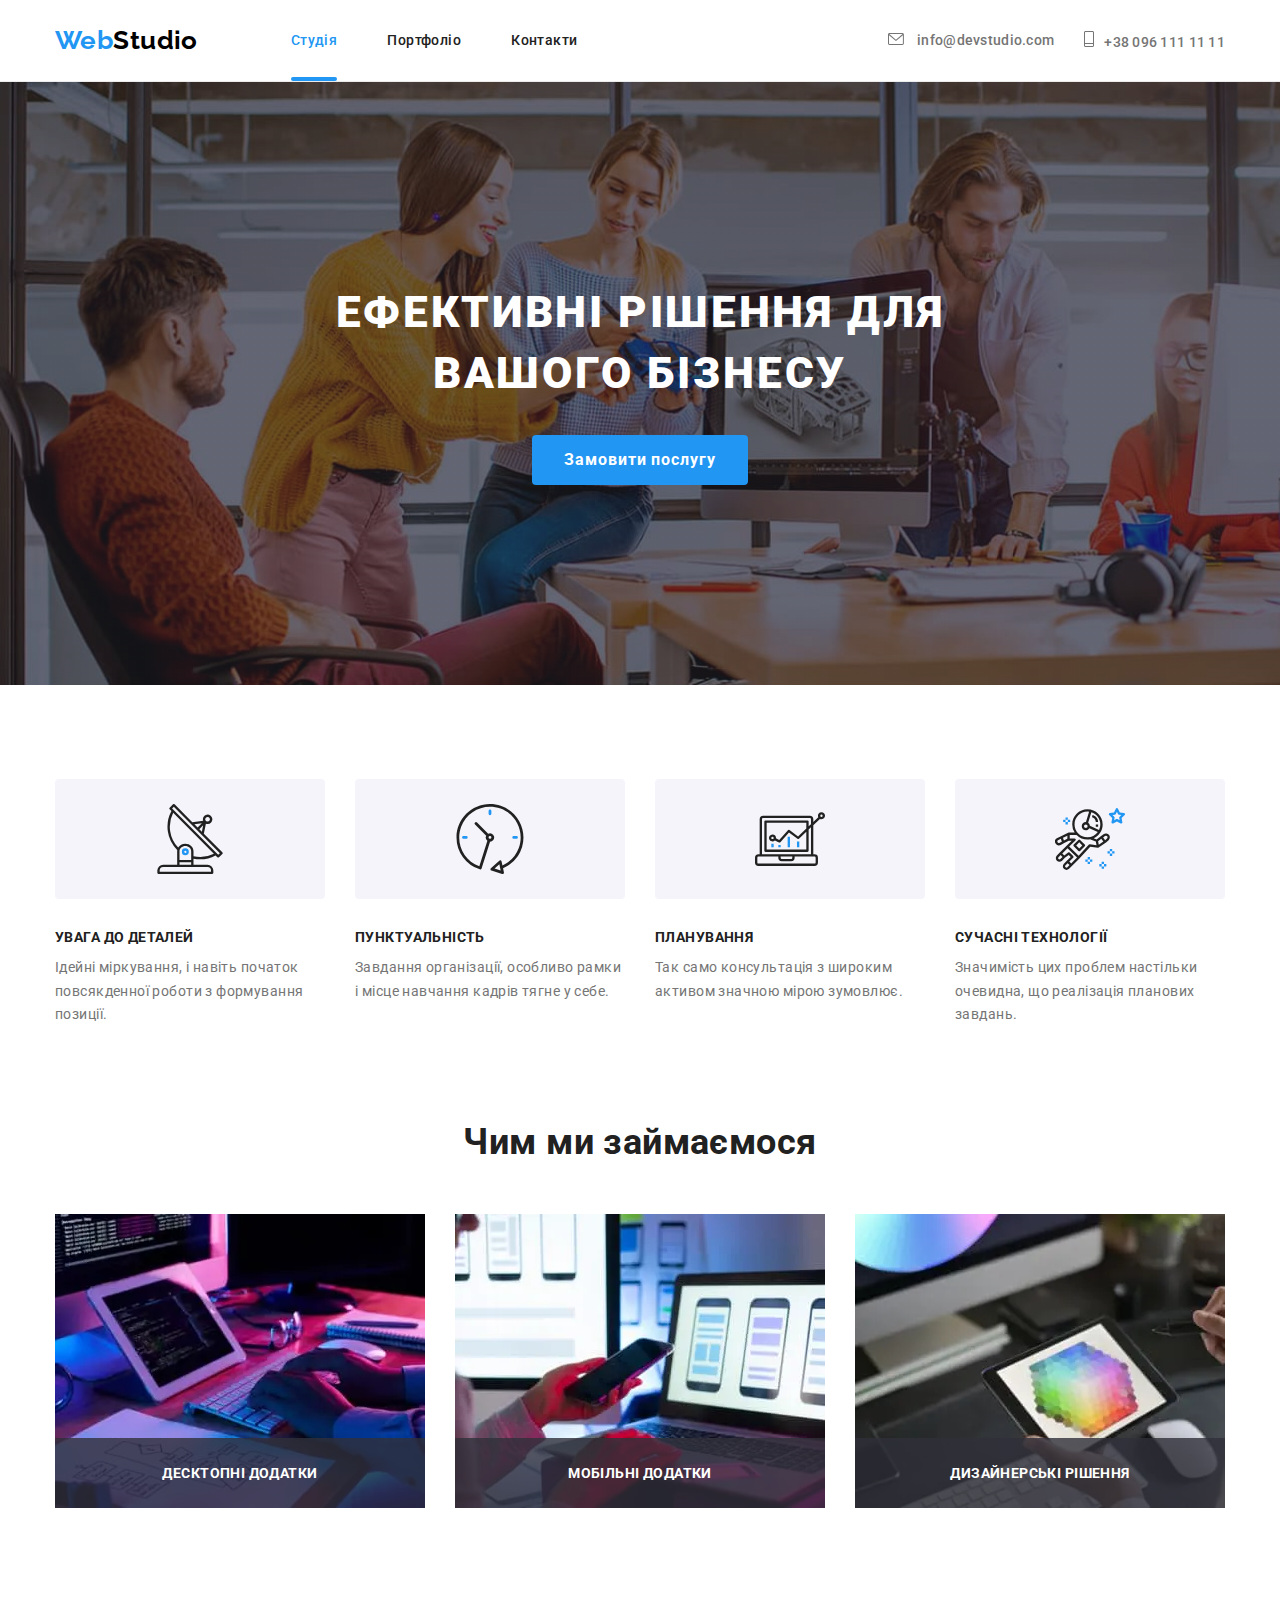
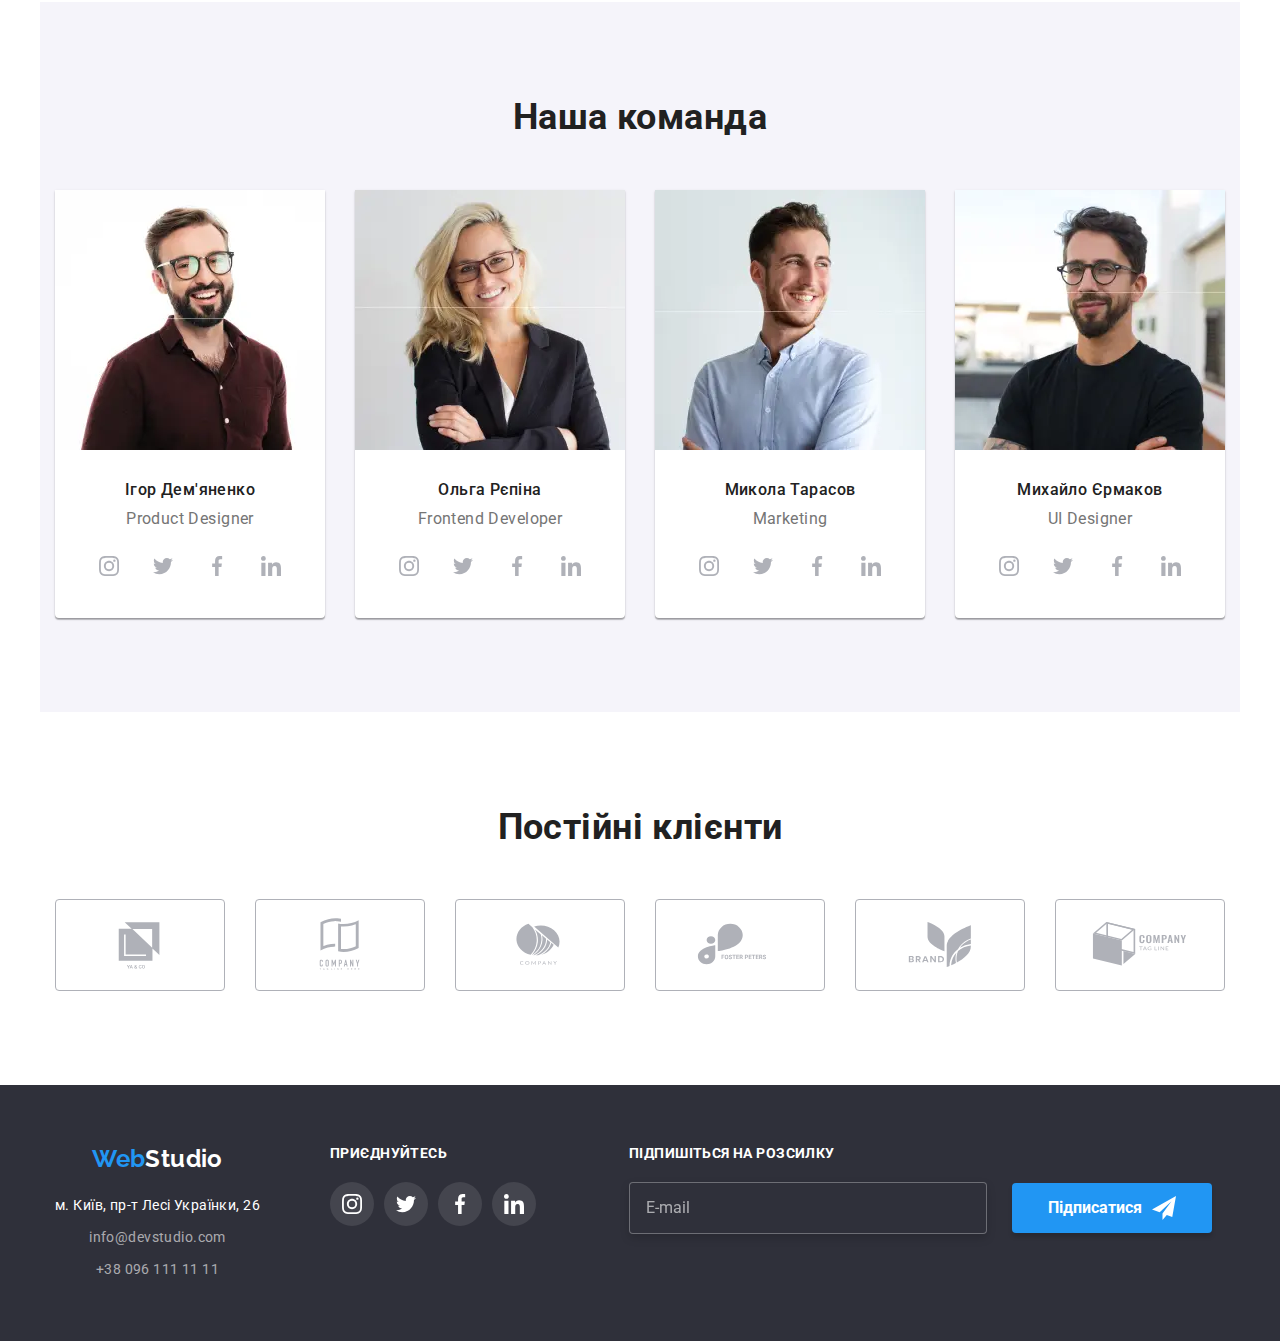
==== commit ee3304b0: "RE: HW" ====
--- a/index.html
+++ b/index.html
@@ -227,12 +227,12 @@
                     <svg class="policy__icon-off">
                       <use href="./images/icons.svg#icon-no-check"></use>
                     </svg>
-                    Погоджуюся з розсилкою та приймаю
+                    <p>Погоджуюся з розсилкою та приймаю
                     <span
                       ><a href="" class="policy__condition">
                         Умови договору</a
                       ></span
-                    ></label
+                    ></p></label
                   >
                 </div>
                 <div class="form__field">
@@ -303,23 +303,79 @@
           <ul class="projects">
             <li class="projekts__employment">
               <div class="projects__image">
-                <img src="./images/web.jpg" alt="веб розробка" width="370" />
+                <picture>
+                <source
+                  srcset="
+                    ./images/desktop-version/web.webp 1x,
+                    ./images/desktop-version/web@2x.webp 2x
+                  "
+                  type="image/webp"
+                />
+                <source
+                  srcset="
+                    ./images/desktop-version/web.jpg 1x,
+                    ./images/desktop-version/web@2x.jpg 2x
+                  "
+                  type="image/jpeg"
+                />
+                <img
+                  src="./images/web.jpg"
+                  alt="веб розробка"
+                  width="370"
+                />
+              </picture>
               </div>
               <p class="projekts__text">Десктопні додатки</p>
             </li>
             <li class="projekts__employment">
               <div class="projects__image">
+                <picture>
+                <source
+                  srcset="
+                    ./images/desktop-version/development.webp 1x,
+                    ./images/desktop-version/development@2x.webp 2x
+                  "
+                  type="image/webp"
+                />
+                <source
+                  srcset="
+                    ./images/desktop-version/development.jpg 1x,
+                    ./images/desktop-version/development@2x.jpg 2x
+                  "
+                  type="image/jpeg"
+                />
                 <img
                   src="./images/development.jpg"
                   alt="розробка"
                   width="370"
                 />
+              </picture>
               </div>
               <p class="projekts__text">Мобільні додатки</p>
             </li>
             <li class="projekts__employment">
               <div class="projects__image">
-                <img src="./images/design.jpg" alt="веб дизайн" width="370" />
+                <picture>
+                <source
+                  srcset="
+                    ./images/desktop-version/design.webp 1x,
+                    ./images/desktop-version/design@2x.webp 2x
+                  "
+                  type="image/webp"
+                />
+                <source
+                  srcset="
+                    ./images/desktop-version/design.jpg 1x,
+                    ./images/desktop-version/design@2x.jpg 2x
+                  "
+                  type="image/jpeg"
+                />
+                <img
+                  src="./images/design.jpg"
+                  alt="веб дизайн"
+                  width="370"
+                />
+              </picture>
               </div>
               <p class="projekts__text">Дизайнерські рішення</p>
             </li>
@@ -343,7 +399,7 @@
                 <source
                   srcset="
                     ./images/desktop-version/igor-270.jpg 1x,
-                    ./images/desktop-version/igor-450.jpg 2x
+                    ./images/desktop-version/igor-540.jpg 2x
                   "
                   media="(min-width:1200px)"
                   type="image/jpeg"
@@ -385,13 +441,6 @@
                   alt="Ігор Дем'яненко"
                 />
               </picture>
-
-              <!-- <img
-                class="photo"
-                src="./images/igor.jpg"
-                alt="Ігор Дем'яненко"
-                width="270"
-              /> -->
               <div class="team__list">
                 <h3 class="team__name">Ігор Дем'яненко</h3>
                 <p class="team__job" lang="en">Product Designer</p>
@@ -460,7 +509,7 @@
                 <source
                   srcset="
                     ./images/desktop-version/olga-270.jpg 1x,
-                    ./images/desktop-version/olga-450.jpg 2x
+                    ./images/desktop-version/olga-540.jpg 2x
                   "
                   media="(min-width:1200px)"
                   type="image/jpeg"
@@ -502,12 +551,6 @@
                   alt="Ольга Рєпіна"
                 />
               </picture>
-              <!-- <img
-                class="photo"
-                src="./images/olga.jpg"
-                alt="Ольга Рєпіна"
-                width="270"
-              /> -->
               <div class="team__list">
                 <h3 class="team__name">Ольга Рєпіна</h3>
                 <p class="team__job" lang="en">Frontend Developer</p>
@@ -576,7 +619,7 @@
                 <source
                   srcset="
                     ./images/desktop-version/mikola-270.jpg 1x,
-                    ./images/desktop-version/mikola-450.jpg 2x
+                    ./images/desktop-version/mikola-540.jpg 2x
                   "
                   media="(min-width:1200px)"
                   type="image/jpeg"
@@ -618,12 +661,6 @@
                   alt="Микола Тарасов"
                 />
               </picture>
-              <!-- <img
-                class="photo"
-                src="./images/mikola.jpg"
-                alt="Микола Тарасов"
-                width="270"
-              /> -->
               <div class="team__list">
                 <h3 class="team__name">Микола Тарасов</h3>
                 <p class="team__job" lang="en">Marketing</p>
@@ -692,7 +729,7 @@
                 <source
                   srcset="
                     ./images/desktop-version/micha-270.jpg 1x,
-                    ./images/desktop-version/micha-450.jpg 2x
+                    ./images/desktop-version/micha-540.jpg 2x
                   "
                   media="(min-width:1200px)"
                   type="image/jpeg"
@@ -734,12 +771,6 @@
                   alt="Михайло Єрмаков"
                 />
               </picture>
-              <!-- <img
-                class="photo"
-                src="./images/micha.jpg"
-                alt="Михайло Єрмаков"
-                width="270"
-              /> -->
               <div class="team__list">
                 <h3 class="team__name">Михайло Єрмаков</h3>
                 <p class="team__job" lang="en">UI Designer</p>
--- a/css/main.min.css
+++ b/css/main.min.css
@@ -1 +1 @@
-a{text-decoration:none}h1,h2,h3,h4,h5,h6{margin:0}img{display:block;max-width:100%;height:auto}.section__title--none{position:absolute;width:1px;height:1px;margin:-1px;border:0;padding:0;clip:rect(0 0 0 0);overflow:hidden}ul{margin:0;padding:0;list-style:none}.body{font-family:"Roboto",sans-serif;font-size:14px;line-height:1.2;letter-spacing:.03em;color:#757575;background-color:#fff}.body.modal-open{overflow:hidden}.container{padding:0 15px;margin-left:auto;margin-right:auto}.container--header{display:-webkit-box;display:-ms-flexbox;display:flex;-webkit-box-align:center;-ms-flex-align:center;align-items:center;min-height:60px}@media screen and (max-width: 767px){.container--header{-webkit-box-pack:justify;-ms-flex-pack:justify;justify-content:space-between}}@media screen and (min-width: 480px){.container{width:480px}}@media screen and (min-width: 768px){.container{width:768px;min-height:80px}}@media screen and (min-width: 1200px){.container{width:1200px}.container--footer{display:-webkit-box;display:-ms-flexbox;display:flex}}.mobile-menu__container{position:relative;padding-top:48px;padding-right:0;padding-bottom:48px;padding-left:40px}.header{position:relative}.logo{font-family:"Raleway",sans-serif;font-weight:700;font-size:24px}.logo--header{display:block;color:#000}@media screen and (min-width: 768px){.logo--header{margin-right:88px}}@media screen and (min-width: 1200px){.logo--header{margin-right:93px;font-size:26px}}.logo--footer{display:inline-block;margin-bottom:20px;width:100%;text-align:center;color:#fff}.logo__web{color:#2196f3}.backdrop{position:fixed;top:0;left:0;z-index:5;width:100%;height:100%;opacity:1;background-color:rgba(0,0,0,.2);-webkit-transition:opacity 250ms cubic-bezier(0.4, 0, 0.2, 1);transition:opacity 250ms cubic-bezier(0.4, 0, 0.2, 1);padding:93px 15px;overflow-y:scroll}.backdrop.is-hidden{opacity:0;pointer-events:none}.backdrop.is-hidden .modal{-webkit-transform:translate(-50%, -50%) scale(0);transform:translate(-50%, -50%) scale(0)}.modal{position:relative;padding:40px;min-height:609px;-webkit-box-shadow:0px 1px 3px rgba(0,0,0,.12),0px 1px 1px rgba(0,0,0,.14),0px 2px 1px rgba(0,0,0,.2);box-shadow:0px 1px 3px rgba(0,0,0,.12),0px 1px 1px rgba(0,0,0,.14),0px 2px 1px rgba(0,0,0,.2);border-radius:4px;background-color:#fff}@media screen and (max-width: 479px){.modal{max-width:450px}}@media screen and (min-width: 480px){.modal{width:450px;position:absolute;top:50%;left:50%;-webkit-transform:translate(-50%, -50%) scale(1);transform:translate(-50%, -50%) scale(1);-webkit-transition:-webkit-transform 250ms cubic-bezier(0.4, 0, 0.2, 1);transition:-webkit-transform 250ms cubic-bezier(0.4, 0, 0.2, 1);transition:transform 250ms cubic-bezier(0.4, 0, 0.2, 1);transition:transform 250ms cubic-bezier(0.4, 0, 0.2, 1), -webkit-transform 250ms cubic-bezier(0.4, 0, 0.2, 1)}}@media screen and (min-width: 1200px){.modal{width:528px;min-height:581px}}.modal__close{position:absolute;display:-webkit-box;display:-ms-flexbox;display:flex;-webkit-box-pack:center;-ms-flex-pack:center;justify-content:center;-webkit-box-align:center;-ms-flex-align:center;align-items:center;right:8px;top:8px;padding:0;z-index:9;width:30px;height:30px;cursor:pointer;border:1px solid rgba(0,0,0,.1);border-radius:50%;background-color:#fff}@media screen and (min-width: 1200px){.modal__close{left:490px}}.modal__close-icon{width:18px;height:18px;fill:#000;-webkit-transition:fill 250ms cubic-bezier(0.4, 0, 0.2, 1);transition:fill 250ms cubic-bezier(0.4, 0, 0.2, 1)}.modal__close:hover .modal__close-icon{fill:#2196f3}.contact{display:-webkit-box;display:-ms-flexbox;display:flex}@media screen and (max-width: 767px){.contact{margin-top:300px}}@media screen and (max-width: 767px){.contact-header{display:-webkit-box;display:-ms-flexbox;display:flex;-webkit-box-orient:vertical;-webkit-box-direction:reverse;-ms-flex-direction:column-reverse;flex-direction:column-reverse}}@media screen and (min-width: 768px){.contact-header{display:-webkit-box;display:-ms-flexbox;display:flex;-webkit-box-orient:vertical;-webkit-box-direction:normal;-ms-flex-direction:column;flex-direction:column;-webkit-box-pack:center;-ms-flex-pack:center;justify-content:center}.contact-header :not(:last-child){margin-bottom:10px}}@media screen and (min-width: 768px)and (max-width: 1199px){.contact-header{margin-left:90px}}@media screen and (min-width: 1200px){.contact-header{-webkit-box-orient:horizontal;-webkit-box-direction:normal;-ms-flex-direction:row;flex-direction:row;-webkit-box-align:center;-ms-flex-align:center;align-items:center}}@media screen and (max-width: 767px){.contact-header__item:not(:last-child){margin-top:32px}}@media screen and (min-width: 768px){.contact-header__item{min-height:14px}}@media screen and (min-width: 1200px){.contact-header__item{min-height:16px}.contact-header__item:not(:last-child){margin-right:30px;margin-bottom:0}}.contact-header__icon{fill:currentColor;-webkit-transition:fill 250ms cubic-bezier(0.4, 0, 0.2, 1);transition:fill 250ms cubic-bezier(0.4, 0, 0.2, 1)}@media screen and (max-width: 767px){.contact-header__icon{display:none}}@media screen and (min-width: 768px){.contact-header__icon{margin-right:8px}.contact-header__icon--mail{width:14px;height:10px}.contact-header__icon--tel{width:10px;height:14px}}@media screen and (min-width: 1200px){.contact-header__icon{margin-right:10px}.contact-header__icon--mail{width:16px;height:12px}.contact-header__icon--tel{width:10px;height:16px}}.contact-header__icon:hover,.contact-header__icon:focus{fill:#2196f3}.contact-header__link{width:100%;font-weight:500;color:currentColor;-webkit-transition:color 250ms cubic-bezier(0.4, 0, 0.2, 1);transition:color 250ms cubic-bezier(0.4, 0, 0.2, 1)}@media screen and (min-width: 768px){.contact-header__link{font-weight:500;font-size:12px;line-height:1.2;letter-spacing:.02em}}@media screen and (min-width: 1200px){.contact-header__link{font-size:14px}}.contact-header__link:hover,.contact-header__link:focus{color:#2196f3}@media screen and (max-width: 767px){.contact-header__link--phone{font-weight:500;font-size:34px;line-height:1.2;letter-spacing:.02em;color:#2196f3}}@media screen and (max-width: 767px){.contact-header__link--mail{font-weight:500;font-size:24px;line-height:1.2;letter-spacing:.02em;color:#757575}}.social-header{margin-top:64px}.social-header__item:not(:last-child){margin-right:20px}.social-header__link{font-weight:500;font-size:18px;line-height:1.2;letter-spacing:.02em;color:#2196f3}@media screen and (min-width: 768px){.social-header{display:none}}.social-header__list{display:-webkit-box;display:-ms-flexbox;display:flex}@media screen and (min-width: 1200px){.navigation{width:100%}}@media screen and (min-width: 768px){.main-nav{display:-webkit-box;display:-ms-flexbox;display:flex}}.menu-button__svg{z-index:5}.menu-button{display:-webkit-inline-box;display:-ms-inline-flexbox;display:inline-flex;margin:0;padding:0;border:none;line-height:0;background-color:#fff;cursor:pointer}@media screen and (min-width: 768px){.menu-button{display:none}}.menu-button:hover .menu-button__svg{fill:#2196f3}.menu-button .icon-cross{display:none}.menu-button.is-open .icon-cross{display:block}.menu-button.is-open .icon-menu{display:none}.mobile-menu{position:absolute;top:0;left:0;width:100%;height:100%;overflow:auto;background-color:#fff;-webkit-box-shadow:0px 4px 8px rgba(0,0,0,.04),0px 2px 4px rgba(0,0,0,.08),0px 1px 3px rgba(0,0,0,.16);box-shadow:0px 4px 8px rgba(0,0,0,.04),0px 2px 4px rgba(0,0,0,.08),0px 1px 3px rgba(0,0,0,.16)}.mobile-menu__close-btn{background-color:rgba(0,0,0,0);border:none;padding:0;line-height:0;position:absolute;top:10px;right:15px;cursor:pointer}.mobile-menu__close-icon{fill:#000;-webkit-transition:fill 250ms cubic-bezier(0.4, 0, 0.2, 1);transition:fill 250ms cubic-bezier(0.4, 0, 0.2, 1)}.mobile-menu__close-btn:hover .mobile-menu__close-icon,.mobile-menu__close-btn:focus .mobile-menu__close-icon{fill:#2196f3}.menu-button.is-open .menu{display:none}@media screen and (max-width: 767px){.menu{-webkit-transform:translateY(-100%);transform:translateY(-100%);-webkit-transition:-webkit-transform 500ms linear;transition:-webkit-transform 500ms linear;transition:transform 500ms linear;transition:transform 500ms linear, -webkit-transform 500ms linear;width:100%;min-height:616px;position:absolute;top:0;left:0;padding-left:40px;padding-top:48px;padding-bottom:48px;background-color:#fff}.menu.is-open{-webkit-transform:translateY(0);transform:translateY(0);z-index:4;display:-webkit-box;display:-ms-flexbox;display:flex;-webkit-box-orient:vertical;-webkit-box-direction:normal;-ms-flex-direction:column;flex-direction:column}}@media screen and (min-width: 768px){.menu{display:-webkit-box;display:-ms-flexbox;display:flex}}@media screen and (min-width: 1200px){.menu{-webkit-box-pack:justify;-ms-flex-pack:justify;justify-content:space-between}}@media screen and (max-width: 767px){.menu__item:not(:last-child){margin-bottom:32px}}.menu__link{-webkit-transition:color 250ms cubic-bezier(0.4, 0, 0.2, 1);transition:color 250ms cubic-bezier(0.4, 0, 0.2, 1)}@media screen and (max-width: 767px){.menu__link{font-weight:500;font-size:40px;line-height:1.2;color:#212121}}@media screen and (min-width: 768px){.menu__link{position:relative;display:block;padding-top:32px;padding-bottom:32px;font-weight:500;color:#212121}.menu__link--current::after{content:"";position:absolute;left:0;bottom:0;display:inline-block;width:100%;height:4px;border-radius:2px;background-color:#2196f3}}.menu__link:hover,.menu__link:focus{color:#2196f3}.menu__link--current{color:#2196f3}@media screen and (min-width: 768px){.menu__item+.menu__item{margin-left:50px}}.hero{display:-webkit-box;display:-ms-flexbox;display:flex;margin-left:auto;margin-right:auto;padding-top:118px;padding-bottom:118px;min-height:400px;background-color:#c4c4c4;background-image:-webkit-gradient(linear, left top, right top, from(rgba(47, 48, 58, 0.4)), to(rgba(47, 48, 58, 0.4))),url(../images/header-mobile.jpg);background-image:linear-gradient(to right, rgba(47, 48, 58, 0.4), rgba(47, 48, 58, 0.4)),url(../images/header-mobile.jpg);background-size:cover}@media screen and (min-width: 768px){.hero{background-image:-webkit-gradient(linear, left top, right top, from(rgba(47, 48, 58, 0.4)), to(rgba(47, 48, 58, 0.4))),url(../images/header-tablet.jpg);background-image:linear-gradient(to right, rgba(47, 48, 58, 0.4), rgba(47, 48, 58, 0.4)),url(../images/header-tablet.jpg)}}@media screen and (min-width: 1200px){.hero{max-width:1600px;padding-top:200px;padding-bottom:200px;min-height:600px;background-image:-webkit-gradient(linear, left top, right top, from(rgba(47, 48, 58, 0.4)), to(rgba(47, 48, 58, 0.4))),url(../images/fon-hero.jpg);background-image:linear-gradient(to right, rgba(47, 48, 58, 0.4), rgba(47, 48, 58, 0.4)),url(../images/fon-hero.jpg)}}.hero__title{margin-left:auto;margin-right:auto;font-weight:900;color:#fff;text-align:center;text-transform:uppercase;letter-spacing:.06em}@media screen and (min-width: 480px){.hero__title{width:360px;font-size:26px;line-height:1.6}}@media screen and (min-width: 1200px){.hero__title{width:696px;font-size:44px;line-height:1.4}}.hero__button{display:block;min-width:216px;height:50px;margin-top:30px;margin-left:auto;margin-right:auto;padding:0;border-radius:4px;border:none;cursor:pointer;font-weight:700;font-size:16px;line-height:1.9;letter-spacing:.06em;text-align:center;color:#fff;background-color:#2196f3}.hero__button:hover,.hero__button:focus{width:216px;height:50px;margin-left:auto;margin-right:auto;margin-top:30px}textarea{resize:none}.form__title{max-width:370px;margin:0;margin-bottom:12px;padding:0;text-align:center;font-weight:700;font-size:20px;line-height:1.5;color:#212121}@media screen and (min-width: 1200px){.form__title{width:448px}}.form__field{position:relative;display:-webkit-box;display:-ms-flexbox;display:flex;-webkit-box-orient:vertical;-webkit-box-direction:normal;-ms-flex-direction:column;flex-direction:column;font-size:12px;line-height:1.16;letter-spacing:.01em}.form__label{margin-bottom:4px}.input{position:relative}.input__field{width:100%;min-height:40px;margin-bottom:10px;padding:0;padding-left:42px;border-radius:4px;border:1px solid rgba(33,33,33,.2);font-size:16px;line-height:0;-webkit-transition:border 250ms cubic-bezier(0.4, 0, 0.2, 1);transition:border 250ms cubic-bezier(0.4, 0, 0.2, 1)}.input__field:hover,.input__field:focus{border-color:#2196f3}.input__icon:hover .input__field{border-color:#2196f3}.input__icon{position:absolute;top:11px;left:15px;width:18px;height:18px;fill:#212121;-webkit-transition:fill 250ms cubic-bezier(0.4, 0, 0.2, 1);transition:fill 250ms cubic-bezier(0.4, 0, 0.2, 1)}.input__icon:hover{fill:#2196f3}.input__field:hover+.input__icon,.input__field:focus+.input__icon{fill:#2196f3}.input:-moz-placeholder-shown+.input__icon{fill:#212121}.input:-ms-input-placeholder+.input__icon{fill:#212121}.input:placeholder-shown+.input__icon{fill:#212121}.input:not(:-moz-placeholder-shown)+.input__icon{fill:#2196f3}.input:not(:-ms-input-placeholder)+.input__icon{fill:#2196f3}.input:not(:placeholder-shown)+.input__icon{fill:#2196f3}.form__coment{height:120px;padding:12px 16px;border-radius:4px;border:1px solid rgba(33,33,33,.2);font-size:16px;line-height:1.17;letter-spacing:.03em;-webkit-transition:border 250ms cubic-bezier(0.4, 0, 0.2, 1);transition:border 250ms cubic-bezier(0.4, 0, 0.2, 1)}.form__coment:hover,.form__coment:focus{border-color:#2196f3}.form__coment::-webkit-input-placeholder{color:rgba(117,117,117,.5);font-size:12px;line-height:1.17;letter-spacing:.01em}.form__coment::-moz-placeholder{color:rgba(117,117,117,.5);font-size:12px;line-height:1.17;letter-spacing:.01em}.form__coment:-ms-input-placeholder{color:rgba(117,117,117,.5);font-size:12px;line-height:1.17;letter-spacing:.01em}.form__coment::-ms-input-placeholder{color:rgba(117,117,117,.5);font-size:12px;line-height:1.17;letter-spacing:.01em}.form__coment::placeholder{color:rgba(117,117,117,.5);font-size:12px;line-height:1.17;letter-spacing:.01em}.policy{position:relative;display:-webkit-box;display:-ms-flexbox;display:flex;-webkit-box-orient:horizontal;-webkit-box-direction:normal;-ms-flex-direction:row;flex-direction:row;-webkit-box-pack:start;-ms-flex-pack:start;justify-content:flex-start;-webkit-box-align:center;-ms-flex-align:center;align-items:center;margin-left:auto;margin-right:auto;margin-top:20px;margin-bottom:30px;font-size:12px;line-height:1.2;letter-spacing:.03em}@media screen and (min-width: 1200px){.policy{width:425px;font-size:14px;line-height:1.7}}.policy__check{position:absolute;-webkit-appearance:none;-moz-appearance:none;appearance:none}.policy__icon-off{width:16px;height:15px;margin-right:9px;opacity:1}.policy__icon-on{position:absolute;width:16px;height:15px;top:50%;-webkit-transform:translateY(-50%);transform:translateY(-50%);opacity:0}.policy__check:checked+.policy__icon-on{opacity:1}.policy__condition{text-decoration:underline;color:#2196f3}.form__button{margin-left:auto;margin-right:auto;width:200px;height:50px;border:none;border-radius:4px;font-weight:700;font-size:16px;line-height:1.9;letter-spacing:.06em;color:#fff;background-color:#2196f3}.section{margin-left:auto;margin-right:auto;padding-top:60px;padding-bottom:60px}@media screen and (min-width: 768px){.section{width:768px;padding-top:60px;padding-bottom:60px}}@media screen and (min-width: 1200px){.section{width:1200px;padding-top:94px;padding-bottom:94px}}.section__title{font-weight:700;font-size:28px;line-height:1.2;text-align:center;margin-top:0;margin-bottom:30px;color:#212121}@media screen and (min-width: 1200px){.section__title{font-size:36px;margin-bottom:50px}}@media screen and (min-width: 768px)and (max-width: 1199px){.pluses{display:-webkit-box;display:-ms-flexbox;display:flex;-ms-flex-wrap:wrap;flex-wrap:wrap;gap:30px}}@media screen and (min-width: 1200px){.pluses{display:-webkit-box;display:-ms-flexbox;display:flex;-webkit-box-pack:center;-ms-flex-pack:center;justify-content:center}}@media screen and (min-width: 768px)and (max-width: 1199px){.pluses__item{width:calc((100% - 30px)/2)}}@media screen and (min-width: 1200px){.pluses__item{width:270px}.pluses__item+.pluses__item{margin-left:30px}}.pluses-box{min-height:120px;margin-bottom:30px;display:-webkit-box;display:-ms-flexbox;display:flex;-webkit-box-pack:center;-ms-flex-pack:center;justify-content:center;-webkit-box-align:center;-ms-flex-align:center;align-items:center;background-color:#f5f4fa;border-radius:4px}@media screen and (max-width: 1199px){.pluses-box{margin-top:30px}}.pluses-box__icon{width:70px;height:70px}.pluses__title{width:270px;margin-top:0;margin-bottom:0;margin-left:auto;margin-right:auto;font-weight:700;font-size:14px;text-align:center;text-transform:uppercase;color:#212121}.pluses__text{margin-top:10px;margin-bottom:0;line-height:1.7}@media screen and (max-width: 1199px){.container--projects{display:none}}.projects{display:-webkit-box;display:-ms-flexbox;display:flex;-webkit-box-pack:center;-ms-flex-pack:center;justify-content:center}.projekts__employment{position:relative}.projekts__employment+.projekts__employment{margin-left:30px}.projects__image{position:relative}.projects__image::before{content:"";display:inline-block;position:absolute;width:100%;min-height:70px;bottom:0;background-color:rgba(47,48,58,.8)}.projekts__text{position:absolute;width:100%;min-height:70px;display:-webkit-box;display:-ms-flexbox;display:flex;-webkit-box-pack:center;-ms-flex-pack:center;justify-content:center;-webkit-box-align:center;-ms-flex-align:center;align-items:center;margin:0;padding:0;bottom:0;font-weight:700;color:#fff;text-transform:uppercase;text-align:center}.section--team{background-color:#f5f4fa}@media screen and (min-width: 480px){.section--team{width:480px}}@media screen and (min-width: 768px){.section--team{width:768px}}@media screen and (min-width: 1200px){.section--team{width:1200px}}@media screen and (min-width: 768px)and (max-width: 1199px){.team{display:-webkit-box;display:-ms-flexbox;display:flex;-ms-flex-wrap:wrap;flex-wrap:wrap;gap:30px}}@media screen and (min-width: 1200px){.team{display:-webkit-box;display:-ms-flexbox;display:flex;-webkit-box-pack:center;-ms-flex-pack:center;justify-content:center}}.team__box{background-color:#fff;-webkit-box-shadow:0px 1px 3px rgba(0,0,0,.12),0px 1px 1px rgba(0,0,0,.14),0px 2px 1px rgba(0,0,0,.2);box-shadow:0px 1px 3px rgba(0,0,0,.12),0px 1px 1px rgba(0,0,0,.14),0px 2px 1px rgba(0,0,0,.2);border-radius:0px 0px 4px 4px}@media screen and (max-width: 767px)and (max-width: 1199px){.team__box:not(:last-child){margin-bottom:30px}}@media screen and (min-width: 768px){.team__box{width:calc((100% - 30px)/2)}}@media screen and (min-width: 1200px){.team__box+.team__box{margin-left:30px}}.team__list{padding-top:30px;padding-bottom:24px}@media screen and (min-width: 1200px){.team__list{padding-bottom:30px}}.team__name{margin-bottom:0;font-weight:500;font-size:16px;text-align:center;color:#212121}.team__job{margin-top:10px;margin-bottom:16px;font-weight:400;font-size:16px;text-align:center}.photo{height:460px;width:100%;-o-object-fit:cover;object-fit:cover}@media screen and (min-width: 768px){.photo{height:374px}}@media screen and (min-width: 1200px){.photo{height:260px}}.social{display:-webkit-box;display:-ms-flexbox;display:flex;-webkit-box-pack:center;-ms-flex-pack:center;justify-content:center}.social__item{width:44px;height:44px;background-color:#fff}.social__item:not(:last-child){margin-right:10px}.social__link{display:-webkit-box;display:-ms-flexbox;display:flex;width:100%;height:100%;-webkit-box-pack:center;-ms-flex-pack:center;justify-content:center;-webkit-box-align:center;-ms-flex-align:center;align-items:center;border-radius:50%;color:#afb1b8;-webkit-transition:color 250ms cubic-bezier(0.4, 0, 0.2, 1),background-color 250ms cubic-bezier(0.4, 0, 0.2, 1);transition:color 250ms cubic-bezier(0.4, 0, 0.2, 1),background-color 250ms cubic-bezier(0.4, 0, 0.2, 1)}.social__link:not(:last-child){margin-right:10px}.social__link:hover,.social__link:focus{color:#fff;background-color:#2196f3}.social__icon{width:20px;height:20px;fill:currentColor;-webkit-transition:fill 250ms cubic-bezier(0.4, 0, 0.2, 1);transition:fill 250ms cubic-bezier(0.4, 0, 0.2, 1)}.social__icon:hover,.social__icon:focus{fill:currentColor}.social-footer__join{margin-top:0;margin-bottom:20px;font-weight:700;text-transform:uppercase;color:#fff}@media screen and (max-width: 767px){.social-footer{margin-top:60px;text-align:center}}@media screen and (min-width: 1200px){.social-footer{margin-left:70px}}.social--footer{display:-webkit-box;display:-ms-flexbox;display:flex;-webkit-box-pack:center;-ms-flex-pack:center;justify-content:center}.social__item--footer{width:44px;height:44px;margin-bottom:0;border-radius:50%;background-color:rgba(255,255,255,.1)}.social__item--footer:not(:last-child){margin-right:10px}.social__icon--footer{fill:#fff}.clients{display:-webkit-box;display:-ms-flexbox;display:flex}@media screen and (max-width: 1199px){.clients{-ms-flex-wrap:wrap;flex-wrap:wrap;gap:30px}}@media screen and (max-width: 1199px)and (min-width: 1200px){.clients{-webkit-box-pack:center;-ms-flex-pack:center;justify-content:center}}.clients__list{height:92px}@media screen and (max-width: 767px){.clients__list{-ms-flex-preferred-size:calc((100% - 30px)/2);flex-basis:calc((100% - 30px)/2)}}@media screen and (min-width: 768px)and (max-width: 1199px){.clients__list{-ms-flex-preferred-size:calc((100% - 60px)/3);flex-basis:calc((100% - 60px)/3)}}@media screen and (min-width: 1200px){.clients__list{width:170px}.clients__list:not(:last-child){margin-right:30px}}.clients__link{width:100%;height:100%;display:-webkit-box;display:-ms-flexbox;display:flex;-webkit-box-pack:center;-ms-flex-pack:center;justify-content:center;-webkit-box-align:center;-ms-flex-align:center;align-items:center;border:1px solid #afb1b8;border-radius:4px;color:#afb1b8;-webkit-transition:color 250ms cubic-bezier(0.4, 0, 0.2, 1),border-color 250ms cubic-bezier(0.4, 0, 0.2, 1);transition:color 250ms cubic-bezier(0.4, 0, 0.2, 1),border-color 250ms cubic-bezier(0.4, 0, 0.2, 1)}.clients__link:hover,.clients__link:focus{color:#2196f3;border-color:#2196f3}.clients__icon{width:106px;height:60px;fill:currentColor;-webkit-transition:fill 250ms cubic-bezier(0.4, 0, 0.2, 1);transition:fill 250ms cubic-bezier(0.4, 0, 0.2, 1)}.clients__icon:hover,.clients__icon:focus{fill:currentColor}.footer{padding-top:60px;padding-bottom:60px;margin:0 auto;background-color:#2f303a}@media screen and (min-width: 480px){.footer{width:480px}}@media screen and (min-width: 768px){.footer{width:768px}}@media screen and (min-width: 1200px){.footer{width:1600px}}@media screen and (min-width: 768px)and (max-width: 1199px){.communication{display:-webkit-box;display:-ms-flexbox;display:flex;-ms-flex-pack:distribute;justify-content:space-around;-webkit-box-align:baseline;-ms-flex-align:baseline;align-items:baseline}}@media screen and (min-width: 1200px){.communication{display:-webkit-box;display:-ms-flexbox;display:flex}}.contact-footer{text-align:center}.contact-footer__address{margin-bottom:8px}.contact-footer__link{font-style:normal;line-height:1.7;color:rgba(255,255,255,.6);-webkit-transition:color 250ms cubic-bezier(0.4, 0, 0.2, 1);transition:color 250ms cubic-bezier(0.4, 0, 0.2, 1)}.contact-footer__link--last{padding:0}.contact-footer__link:hover,.contact-footer__link:focus{color:#2196f3}.contact-footer__link--address{color:#fff}.subscription-form{margin-top:60px}@media screen and (min-width: 1200px){.subscription-form{display:-webkit-box;display:-ms-flexbox;display:flex;-webkit-box-pack:center;-ms-flex-pack:center;justify-content:center;-webkit-box-align:start;-ms-flex-align:start;align-items:flex-start;margin-top:0;margin-left:93px}}.subscribe{display:-webkit-box;display:-ms-flexbox;display:flex;-webkit-box-orient:vertical;-webkit-box-direction:normal;-ms-flex-direction:column;flex-direction:column;-webkit-box-align:center;-ms-flex-align:center;align-items:center}@media screen and (min-width: 1200px){.subscribe{margin-right:12px}}.subscribe__label{text-transform:uppercase;font-weight:700;color:#fff}.subscribe__input{margin-top:20px;min-height:50px;margin-left:auto;margin-right:auto;padding:15px 16px;font-size:16px;line-height:1.25;border:1px solid rgba(255,255,255,.3);-webkit-filter:drop-shadow(0px 4px 4px rgba(0, 0, 0, 0.15));filter:drop-shadow(0px 4px 4px rgba(0, 0, 0, 0.15));border-radius:4px;-webkit-transition:background-color 250ms cubic-bezier(0.4, 0, 0.2, 1);transition:background-color 250ms cubic-bezier(0.4, 0, 0.2, 1)}.subscribe__input::-webkit-input-placeholder{font-size:16px;line-height:1.25;color:rgba(255,255,255,.6)}.subscribe__input::-moz-placeholder{font-size:16px;line-height:1.25;color:rgba(255,255,255,.6)}.subscribe__input:-ms-input-placeholder{font-size:16px;line-height:1.25;color:rgba(255,255,255,.6)}.subscribe__input::-ms-input-placeholder{font-size:16px;line-height:1.25;color:rgba(255,255,255,.6)}.subscribe__input::placeholder{font-size:16px;line-height:1.25;color:rgba(255,255,255,.6)}.subscribe__input:-moz-placeholder-shown{background-color:#2f303a}.subscribe__input:-ms-input-placeholder{background-color:#2f303a}.subscribe__input:placeholder-shown{background-color:#2f303a}.subscribe__input:not(:-moz-placeholder-shown){background-color:#fff}.subscribe__input:not(:-ms-input-placeholder){background-color:#fff}.subscribe__input:not(:placeholder-shown){background-color:#fff}@media screen and (min-width: 480px){.subscribe__input{width:358px}}@media screen and (min-width: 768px){.subscribe__input{width:450px}}@media screen and (min-width: 1200px){.subscribe__input{width:358px}}.subscribe__button{width:200px;height:50px;margin-left:auto;margin-right:auto;display:-webkit-box;display:-ms-flexbox;display:flex;-webkit-box-pack:center;-ms-flex-pack:center;justify-content:center;-webkit-box-align:center;-ms-flex-align:center;align-items:center;border:none;background-color:#2196f3;-webkit-box-shadow:0px 4px 4px rgba(0,0,0,.15);box-shadow:0px 4px 4px rgba(0,0,0,.15);border-radius:4px;cursor:pointer;font-weight:700;font-size:16px;line-height:1.9;color:#fff}@media screen and (max-width: 1199px){.subscribe__button{margin-top:20px}}@media screen and (min-width: 1200px){.subscribe__button{margin-top:38px}}.subscribe__icon{margin-left:10px;margin-top:auto;margin-bottom:auto;width:24px;height:24px;fill:currentColor}.filtrs{margin-bottom:25px}@media screen and (min-width: 768px){.filtrs{margin-bottom:30px;text-align:center}}.filtrs__item{display:inline-block}@media screen and (max-width: 767px){.filtrs__item{margin-bottom:15px}}.filtrs__button{padding:6px 22px;border-radius:4px;border:none;cursor:pointer;font-family:"Roboto",sans-serif;font-weight:500;font-size:16px;line-height:1.6;letter-spacing:.03em;text-align:center;color:#212121;background-color:#f5f4fa;-webkit-transition:color 250ms cubic-bezier(0.4, 0, 0.2, 1),background-color 250ms cubic-bezier(0.4, 0, 0.2, 1),-webkit-box-shadow 250ms cubic-bezier(0.4, 0, 0.2, 1);transition:color 250ms cubic-bezier(0.4, 0, 0.2, 1),background-color 250ms cubic-bezier(0.4, 0, 0.2, 1),-webkit-box-shadow 250ms cubic-bezier(0.4, 0, 0.2, 1);transition:color 250ms cubic-bezier(0.4, 0, 0.2, 1),background-color 250ms cubic-bezier(0.4, 0, 0.2, 1),box-shadow 250ms cubic-bezier(0.4, 0, 0.2, 1);transition:color 250ms cubic-bezier(0.4, 0, 0.2, 1),background-color 250ms cubic-bezier(0.4, 0, 0.2, 1),box-shadow 250ms cubic-bezier(0.4, 0, 0.2, 1),-webkit-box-shadow 250ms cubic-bezier(0.4, 0, 0.2, 1)}.filtrs__button:hover,.filtrs__button:focus{-webkit-box-shadow:0px 3px 1px rgba(0,0,0,.1),0px 1px 2px rgba(0,0,0,.08),0px 2px 2px rgba(0,0,0,.12);box-shadow:0px 3px 1px rgba(0,0,0,.1),0px 1px 2px rgba(0,0,0,.08),0px 2px 2px rgba(0,0,0,.12);color:#fff;background-color:#2196f3}.filtrs__button:not(:last-child){margin-right:8px}@media screen and (min-width: 768px){.list-filters{display:-webkit-box;display:-ms-flexbox;display:flex;-ms-flex-wrap:wrap;flex-wrap:wrap;gap:30px}}@media screen and (min-width: 768px){.list-filters__item{-ms-flex-preferred-size:calc((100% - 30px)/2);flex-basis:calc((100% - 30px)/2)}}@media screen and (min-width: 1200px){.list-filters__item{-ms-flex-preferred-size:calc((100% - 60px)/3);flex-basis:calc((100% - 60px)/3)}}.list-filters__item:not(:last-child){margin-bottom:30px}.list-filters__link{display:block;-webkit-transition:-webkit-box-shadow 250ms cubic-bezier(0.4, 0, 0.2, 1);transition:-webkit-box-shadow 250ms cubic-bezier(0.4, 0, 0.2, 1);transition:box-shadow 250ms cubic-bezier(0.4, 0, 0.2, 1);transition:box-shadow 250ms cubic-bezier(0.4, 0, 0.2, 1), -webkit-box-shadow 250ms cubic-bezier(0.4, 0, 0.2, 1)}.list-filters__link:hover,.list-filters__link:focus{-webkit-box-shadow:0px 1px 1px rgba(0,0,0,.12),0px 4px 4px rgba(0,0,0,.06),1px 4px 6px rgba(0,0,0,.16);box-shadow:0px 1px 1px rgba(0,0,0,.12),0px 4px 4px rgba(0,0,0,.06),1px 4px 6px rgba(0,0,0,.16)}.cards{padding:20px 24px;background-color:var(--header-bg-color);border-left:1px solid #eee;border-right:1px solid #eee;border-bottom:1px solid #eee}.cards__name{margin-top:0;margin-bottom:4px;font-weight:700;font-size:18px;line-height:2;letter-spacing:.06em;color:#212121}.cards__type{margin-top:0;margin-bottom:0;font-size:16px;line-height:1.9;color:#757575}.list-filters__image{position:relative;overflow:hidden}.card-overlay{position:absolute;width:100%;min-height:294px;top:0;left:0;background-color:rgba(33,150,243,.9);-webkit-transform:translateY(100%);transform:translateY(100%);-webkit-transition:-webkit-transform 250ms cubic-bezier(0.4, 0, 0.2, 1);transition:-webkit-transform 250ms cubic-bezier(0.4, 0, 0.2, 1);transition:transform 250ms cubic-bezier(0.4, 0, 0.2, 1);transition:transform 250ms cubic-bezier(0.4, 0, 0.2, 1), -webkit-transform 250ms cubic-bezier(0.4, 0, 0.2, 1)}.list-filters__link:hover .card-overlay,.list-filters__link:focus .card-overlay{-webkit-transform:translateY(0);transform:translateY(0)}.card-overlay__hover{margin:0;padding-top:77px;padding-left:24px;padding-right:24px;font-size:18px;line-height:1.5;color:#fff}@media screen and (min-width: 768px){.card-overlay__hover{padding-top:49px}}@media screen and (min-width: 1200px){.card-overlay__hover{padding-top:63px}}/*# sourceMappingURL=main.min.css.map */+a{text-decoration:none}h1,h2,h3,h4,h5,h6{margin:0}img{display:block;max-width:100%;height:auto}.section__title--none{position:absolute;width:1px;height:1px;margin:-1px;border:0;padding:0;clip:rect(0 0 0 0);overflow:hidden}ul{margin:0;padding:0;list-style:none}.body{font-family:"Roboto",sans-serif;font-size:14px;line-height:1.2;letter-spacing:.03em;color:#757575;background-color:#fff}.body.modal-open{overflow:hidden}.container{padding:0 15px;margin-left:auto;margin-right:auto}.container--header{display:-webkit-box;display:-ms-flexbox;display:flex;-webkit-box-align:center;-ms-flex-align:center;align-items:center;min-height:60px}@media screen and (max-width: 767px){.container--header{-webkit-box-pack:justify;-ms-flex-pack:justify;justify-content:space-between}}@media screen and (min-width: 480px){.container{width:480px}}@media screen and (min-width: 768px){.container{width:768px;min-height:80px}}@media screen and (min-width: 1200px){.container{width:1200px}.container--footer{display:-webkit-box;display:-ms-flexbox;display:flex}}.mobile-menu__container{position:relative;padding-top:48px;padding-right:0;padding-bottom:48px;padding-left:40px}.header{position:relative;border-bottom:1px solid #ececec}.logo{font-family:"Raleway",sans-serif;font-weight:700;font-size:24px}.logo--header{display:block;color:#000}@media screen and (min-width: 768px){.logo--header{margin-right:88px}}@media screen and (min-width: 1200px){.logo--header{margin-right:93px;font-size:26px}}.logo--footer{display:inline-block;margin-bottom:20px;width:100%;text-align:center;color:#fff}.logo__web{color:#2196f3}.backdrop{position:fixed;top:0;left:0;z-index:5;width:100%;height:100%;opacity:1;background-color:rgba(0,0,0,.2);-webkit-transition:opacity 250ms cubic-bezier(0.4, 0, 0.2, 1);transition:opacity 250ms cubic-bezier(0.4, 0, 0.2, 1);padding:93px 15px;overflow-y:scroll}.backdrop.is-hidden{opacity:0;pointer-events:none}.backdrop.is-hidden .modal{-webkit-transform:translate(-50%, -50%) scale(0);transform:translate(-50%, -50%) scale(0)}.modal{position:relative;padding:40px;min-height:609px;-webkit-box-shadow:0px 1px 3px rgba(0,0,0,.12),0px 1px 1px rgba(0,0,0,.14),0px 2px 1px rgba(0,0,0,.2);box-shadow:0px 1px 3px rgba(0,0,0,.12),0px 1px 1px rgba(0,0,0,.14),0px 2px 1px rgba(0,0,0,.2);border-radius:4px;background-color:#fff}@media screen and (max-width: 479px){.modal{max-width:450px}}@media screen and (min-width: 480px){.modal{width:450px;position:absolute;top:70%;left:50%;-webkit-transform:translate(-50%, -50%) scale(1);transform:translate(-50%, -50%) scale(1);-webkit-transition:-webkit-transform 250ms cubic-bezier(0.4, 0, 0.2, 1);transition:-webkit-transform 250ms cubic-bezier(0.4, 0, 0.2, 1);transition:transform 250ms cubic-bezier(0.4, 0, 0.2, 1);transition:transform 250ms cubic-bezier(0.4, 0, 0.2, 1), -webkit-transform 250ms cubic-bezier(0.4, 0, 0.2, 1)}}@media screen and (min-width: 1200px){.modal{width:528px;min-height:581px;top:50%}}.modal__close{position:absolute;display:-webkit-box;display:-ms-flexbox;display:flex;-webkit-box-pack:center;-ms-flex-pack:center;justify-content:center;-webkit-box-align:center;-ms-flex-align:center;align-items:center;right:8px;top:8px;padding:0;z-index:9;width:30px;height:30px;cursor:pointer;border:1px solid rgba(0,0,0,.1);border-radius:50%;background-color:#fff}@media screen and (min-width: 1200px){.modal__close{left:490px}}.modal__close-icon{width:18px;height:18px;fill:#000;-webkit-transition:fill 250ms cubic-bezier(0.4, 0, 0.2, 1);transition:fill 250ms cubic-bezier(0.4, 0, 0.2, 1)}.modal__close:hover .modal__close-icon{fill:#2196f3}.contact{display:-webkit-box;display:-ms-flexbox;display:flex}@media screen and (max-width: 767px){.contact{margin-top:300px}}@media screen and (max-width: 767px){.contact-header{display:-webkit-box;display:-ms-flexbox;display:flex;-webkit-box-orient:vertical;-webkit-box-direction:reverse;-ms-flex-direction:column-reverse;flex-direction:column-reverse}}@media screen and (min-width: 768px){.contact-header{display:-webkit-box;display:-ms-flexbox;display:flex;-webkit-box-orient:vertical;-webkit-box-direction:normal;-ms-flex-direction:column;flex-direction:column;-webkit-box-pack:center;-ms-flex-pack:center;justify-content:center}.contact-header :not(:last-child){margin-bottom:10px}}@media screen and (min-width: 768px)and (max-width: 1199px){.contact-header{margin-left:90px}}@media screen and (min-width: 1200px){.contact-header{-webkit-box-orient:horizontal;-webkit-box-direction:normal;-ms-flex-direction:row;flex-direction:row;-webkit-box-align:center;-ms-flex-align:center;align-items:center}}@media screen and (max-width: 767px){.contact-header__item:not(:last-child){margin-top:32px}}@media screen and (min-width: 768px){.contact-header__item{min-height:14px}}@media screen and (min-width: 1200px){.contact-header__item{min-height:16px}.contact-header__item:not(:last-child){margin-right:30px;margin-bottom:0}}.contact-header__icon{fill:currentColor;-webkit-transition:fill 250ms cubic-bezier(0.4, 0, 0.2, 1);transition:fill 250ms cubic-bezier(0.4, 0, 0.2, 1)}@media screen and (max-width: 767px){.contact-header__icon{display:none}}@media screen and (min-width: 768px){.contact-header__icon{margin-right:8px}.contact-header__icon--mail{width:14px;height:10px}.contact-header__icon--tel{width:10px;height:14px}}@media screen and (min-width: 1200px){.contact-header__icon{margin-right:10px}.contact-header__icon--mail{width:16px;height:12px}.contact-header__icon--tel{width:10px;height:16px}}.contact-header__icon:hover,.contact-header__icon:focus{fill:#2196f3}.contact-header__link{width:100%;font-weight:500;color:currentColor;-webkit-transition:color 250ms cubic-bezier(0.4, 0, 0.2, 1);transition:color 250ms cubic-bezier(0.4, 0, 0.2, 1)}@media screen and (min-width: 768px){.contact-header__link{font-weight:500;font-size:12px;line-height:1.2;letter-spacing:.02em}}@media screen and (min-width: 1200px){.contact-header__link{font-size:14px}}.contact-header__link:hover,.contact-header__link:focus{color:#2196f3}@media screen and (max-width: 767px){.contact-header__link--phone{font-weight:500;font-size:34px;line-height:1.2;letter-spacing:.02em;color:#2196f3}}@media screen and (max-width: 767px){.contact-header__link--mail{font-weight:500;font-size:24px;line-height:1.2;letter-spacing:.02em;color:#757575}}.social-header{margin-top:64px}.social-header__item:not(:last-child){margin-right:20px}.social-header__link{font-weight:500;font-size:18px;line-height:1.2;letter-spacing:.02em;color:#2196f3}@media screen and (min-width: 768px){.social-header{display:none}}.social-header__list{display:-webkit-box;display:-ms-flexbox;display:flex}@media screen and (min-width: 1200px){.navigation{width:100%}}@media screen and (min-width: 768px){.main-nav{display:-webkit-box;display:-ms-flexbox;display:flex}}.menu-button__svg{z-index:5}.menu-button{display:-webkit-inline-box;display:-ms-inline-flexbox;display:inline-flex;margin:0;padding:0;border:none;line-height:0;background-color:#fff;cursor:pointer}@media screen and (min-width: 768px){.menu-button{display:none}}.menu-button:hover .menu-button__svg{fill:#2196f3}.menu-button .icon-cross{display:none}.menu-button.is-open .icon-cross{display:block}.menu-button.is-open .icon-menu{display:none}.mobile-menu{position:absolute;top:0;left:0;width:100%;height:100%;overflow:auto;background-color:#fff;-webkit-box-shadow:0px 4px 8px rgba(0,0,0,.04),0px 2px 4px rgba(0,0,0,.08),0px 1px 3px rgba(0,0,0,.16);box-shadow:0px 4px 8px rgba(0,0,0,.04),0px 2px 4px rgba(0,0,0,.08),0px 1px 3px rgba(0,0,0,.16)}.mobile-menu__close-btn{background-color:rgba(0,0,0,0);border:none;padding:0;line-height:0;position:absolute;top:10px;right:15px;cursor:pointer}.mobile-menu__close-icon{fill:#000;-webkit-transition:fill 250ms cubic-bezier(0.4, 0, 0.2, 1);transition:fill 250ms cubic-bezier(0.4, 0, 0.2, 1)}.mobile-menu__close-btn:hover .mobile-menu__close-icon,.mobile-menu__close-btn:focus .mobile-menu__close-icon{fill:#2196f3}.menu-button.is-open .menu{display:none}@media screen and (max-width: 767px){.menu{display:none;width:100%;min-height:100vh;position:absolute;top:0;left:0;padding-left:40px;padding-top:48px;padding-bottom:48px;background-color:#fff}.menu.is-open{display:-webkit-box;display:-ms-flexbox;display:flex;-webkit-box-orient:vertical;-webkit-box-direction:normal;-ms-flex-direction:column;flex-direction:column;z-index:4;overflow:auto}}@media screen and (min-width: 768px){.menu{display:-webkit-box;display:-ms-flexbox;display:flex}}@media screen and (min-width: 1200px){.menu{-webkit-box-pack:justify;-ms-flex-pack:justify;justify-content:space-between}}@media screen and (max-width: 767px){.menu__item:not(:last-child){margin-bottom:32px}}.menu__link{-webkit-transition:color 250ms cubic-bezier(0.4, 0, 0.2, 1);transition:color 250ms cubic-bezier(0.4, 0, 0.2, 1)}@media screen and (max-width: 767px){.menu__link{font-weight:500;font-size:40px;line-height:1.2;color:#212121}}@media screen and (min-width: 768px){.menu__link{position:relative;display:block;padding-top:32px;padding-bottom:32px;font-weight:500;color:#212121}.menu__link--current::after{content:"";position:absolute;left:0;bottom:0;display:inline-block;width:100%;height:4px;border-radius:2px;background-color:#2196f3}}.menu__link:hover,.menu__link:focus{color:#2196f3}.menu__link--current{color:#2196f3}@media screen and (min-width: 768px){.menu__item+.menu__item{margin-left:50px}}.hero{display:-webkit-box;display:-ms-flexbox;display:flex;margin-left:auto;margin-right:auto;padding-top:118px;padding-bottom:118px;min-height:400px;background-color:#c4c4c4;background-image:-webkit-gradient(linear, left top, right top, from(rgba(47, 48, 58, 0.4)), to(rgba(47, 48, 58, 0.4))),url(../images/mobile-version/header-mobile.jpg);background-image:linear-gradient(to right, rgba(47, 48, 58, 0.4), rgba(47, 48, 58, 0.4)),url(../images/mobile-version/header-mobile.jpg);background-size:cover}@media(min-device-pixel-ratio: 2),(-webkit-min-device-pixel-ratio: 2),(min-resolution: 192dpi),(min-resolution: 2dppx){.hero{background-color:#c4c4c4;background-image:-webkit-gradient(linear, left top, right top, from(rgba(47, 48, 58, 0.4)), to(rgba(47, 48, 58, 0.4))),url(../images/mobile-version/header-mobile@2x.jpg);background-image:linear-gradient(to right, rgba(47, 48, 58, 0.4), rgba(47, 48, 58, 0.4)),url(../images/mobile-version/header-mobile@2x.jpg)}}@media screen and (min-width: 768px){.hero{background-image:-webkit-gradient(linear, left top, right top, from(rgba(47, 48, 58, 0.4)), to(rgba(47, 48, 58, 0.4))),url(../images/tablet-version/header-tablet.jpg);background-image:linear-gradient(to right, rgba(47, 48, 58, 0.4), rgba(47, 48, 58, 0.4)),url(../images/tablet-version/header-tablet.jpg)}}@media screen and (min-width: 768px)and (min-device-pixel-ratio: 2),screen and (min-width: 768px)and (-webkit-min-device-pixel-ratio: 2),screen and (min-width: 768px)and (min-resolution: 192dpi),screen and (min-width: 768px)and (min-resolution: 2dppx){.hero{background-color:#c4c4c4;background-image:-webkit-gradient(linear, left top, right top, from(rgba(47, 48, 58, 0.4)), to(rgba(47, 48, 58, 0.4))),url(/images/tablet-version/header-tablet@2x.jpg);background-image:linear-gradient(to right, rgba(47, 48, 58, 0.4), rgba(47, 48, 58, 0.4)),url(/images/tablet-version/header-tablet@2x.jpg)}}@media screen and (min-width: 1200px){.hero{max-width:1600px;padding-top:200px;padding-bottom:200px;min-height:600px;background-image:-webkit-gradient(linear, left top, right top, from(rgba(47, 48, 58, 0.4)), to(rgba(47, 48, 58, 0.4))),url(../images/desktop-version/fon-hero.jpg);background-image:linear-gradient(to right, rgba(47, 48, 58, 0.4), rgba(47, 48, 58, 0.4)),url(../images/desktop-version/fon-hero.jpg)}}@media screen and (min-width: 1200px)and (min-device-pixel-ratio: 2),screen and (min-width: 1200px)and (-webkit-min-device-pixel-ratio: 2),screen and (min-width: 1200px)and (min-resolution: 192dpi),screen and (min-width: 1200px)and (min-resolution: 2dppx){.hero{background-color:#c4c4c4;background-image:-webkit-gradient(linear, left top, right top, from(rgba(47, 48, 58, 0.4)), to(rgba(47, 48, 58, 0.4))),url(/images/desktop-version/fon-hero@2x.jpg);background-image:linear-gradient(to right, rgba(47, 48, 58, 0.4), rgba(47, 48, 58, 0.4)),url(/images/desktop-version/fon-hero@2x.jpg)}}.hero__title{margin-left:auto;margin-right:auto;font-weight:900;color:#fff;text-align:center;text-transform:uppercase;letter-spacing:.06em}@media screen and (min-width: 480px){.hero__title{width:360px;font-size:26px;line-height:1.6}}@media screen and (min-width: 1200px){.hero__title{width:696px;font-size:44px;line-height:1.4}}.hero__button{display:block;min-width:216px;height:50px;margin-top:30px;margin-left:auto;margin-right:auto;padding:0;border-radius:4px;border:none;cursor:pointer;font-weight:700;font-size:16px;line-height:1.9;letter-spacing:.06em;text-align:center;color:#fff;background-color:#2196f3}.hero__button:hover,.hero__button:focus{width:216px;height:50px;margin-left:auto;margin-right:auto;margin-top:30px}textarea{resize:none}.form__title{max-width:370px;margin:0;margin-bottom:12px;padding:0;text-align:center;font-weight:700;font-size:20px;line-height:1.5;color:#212121}@media screen and (min-width: 1200px){.form__title{width:448px}}.form__field{position:relative;display:-webkit-box;display:-ms-flexbox;display:flex;-webkit-box-orient:vertical;-webkit-box-direction:normal;-ms-flex-direction:column;flex-direction:column;font-size:12px;line-height:1.16;letter-spacing:.01em}.form__label{margin-bottom:4px}.input{position:relative}.input__field{width:100%;min-height:40px;margin-bottom:10px;padding:0;padding-left:42px;border-radius:4px;border:1px solid rgba(33,33,33,.2);font-size:16px;line-height:0;-webkit-transition:border 250ms cubic-bezier(0.4, 0, 0.2, 1);transition:border 250ms cubic-bezier(0.4, 0, 0.2, 1)}.input__field:hover,.input__field:focus{border-color:#2196f3}.input__icon:hover .input__field{border-color:#2196f3}.input__icon{position:absolute;top:11px;left:15px;width:18px;height:18px;fill:#212121;-webkit-transition:fill 250ms cubic-bezier(0.4, 0, 0.2, 1);transition:fill 250ms cubic-bezier(0.4, 0, 0.2, 1)}.input__icon:hover{fill:#2196f3}.input__field:hover+.input__icon,.input__field:focus+.input__icon{fill:#2196f3}.input:-moz-placeholder-shown+.input__icon{fill:#212121}.input:-ms-input-placeholder+.input__icon{fill:#212121}.input:placeholder-shown+.input__icon{fill:#212121}.input:not(:-moz-placeholder-shown)+.input__icon{fill:#2196f3}.input:not(:-ms-input-placeholder)+.input__icon{fill:#2196f3}.input:not(:placeholder-shown)+.input__icon{fill:#2196f3}.form__coment{height:120px;padding:12px 16px;border-radius:4px;border:1px solid rgba(33,33,33,.2);font-size:16px;line-height:1.17;letter-spacing:.03em;-webkit-transition:border 250ms cubic-bezier(0.4, 0, 0.2, 1);transition:border 250ms cubic-bezier(0.4, 0, 0.2, 1)}.form__coment:hover,.form__coment:focus{border-color:#2196f3}.form__coment::-webkit-input-placeholder{color:rgba(117,117,117,.5);font-size:12px;line-height:1.17;letter-spacing:.01em}.form__coment::-moz-placeholder{color:rgba(117,117,117,.5);font-size:12px;line-height:1.17;letter-spacing:.01em}.form__coment:-ms-input-placeholder{color:rgba(117,117,117,.5);font-size:12px;line-height:1.17;letter-spacing:.01em}.form__coment::-ms-input-placeholder{color:rgba(117,117,117,.5);font-size:12px;line-height:1.17;letter-spacing:.01em}.form__coment::placeholder{color:rgba(117,117,117,.5);font-size:12px;line-height:1.17;letter-spacing:.01em}.policy{position:relative;display:-webkit-box;display:-ms-flexbox;display:flex;-webkit-box-orient:horizontal;-webkit-box-direction:normal;-ms-flex-direction:row;flex-direction:row;-webkit-box-pack:start;-ms-flex-pack:start;justify-content:flex-start;-webkit-box-align:center;-ms-flex-align:center;align-items:center;margin-left:auto;margin-right:auto;margin-top:20px;margin-bottom:30px;font-size:12px;line-height:1.2;letter-spacing:.03em}@media screen and (min-width: 1200px){.policy{width:425px;font-size:14px;line-height:1.7}}.policy__check{position:absolute;-webkit-appearance:none;-moz-appearance:none;appearance:none}.policy__icon-off{max-width:16px;max-height:15px;margin-right:9px;opacity:1}.policy__icon-on{position:absolute;width:16px;height:15px;top:50%;-webkit-transform:translateY(-50%);transform:translateY(-50%);opacity:0}.policy__check:checked+.policy__icon-on{opacity:1}.policy__condition{text-decoration:underline;color:#2196f3}.form__button{margin-left:auto;margin-right:auto;width:200px;height:50px;border:none;border-radius:4px;font-weight:700;font-size:16px;line-height:1.9;letter-spacing:.06em;color:#fff;background-color:#2196f3}.section{margin-left:auto;margin-right:auto;padding-top:60px;padding-bottom:60px}@media screen and (min-width: 1200px){.section{padding-top:94px;padding-bottom:94px}.section--plus{padding-bottom:0}}.section__title{font-weight:700;font-size:28px;line-height:1.2;text-align:center;margin-top:0;margin-bottom:30px;color:#212121}@media screen and (min-width: 1200px){.section__title{font-size:36px;margin-bottom:50px}}@media screen and (min-width: 768px)and (max-width: 1199px){.pluses{display:-webkit-box;display:-ms-flexbox;display:flex;-ms-flex-wrap:wrap;flex-wrap:wrap;gap:30px}}@media screen and (min-width: 1200px){.pluses{display:-webkit-box;display:-ms-flexbox;display:flex;-webkit-box-pack:center;-ms-flex-pack:center;justify-content:center}}@media screen and (min-width: 768px)and (max-width: 1199px){.pluses__item{width:calc((100% - 30px)/2)}}@media screen and (min-width: 1200px){.pluses__item{width:270px}.pluses__item+.pluses__item{margin-left:30px}}.pluses-box{min-height:120px;margin-bottom:30px;display:-webkit-box;display:-ms-flexbox;display:flex;-webkit-box-pack:center;-ms-flex-pack:center;justify-content:center;-webkit-box-align:center;-ms-flex-align:center;align-items:center;background-color:#f5f4fa;border-radius:4px}@media screen and (max-width: 1199px){.pluses-box{margin-top:30px}}.pluses-box__icon{width:70px;height:70px}.pluses__title{margin-top:0;margin-bottom:0;font-weight:700;font-size:14px;text-transform:uppercase;color:#212121}@media screen and (max-width: 767px){.pluses__title{text-align:center}}.pluses__text{margin-top:10px;margin-bottom:0;line-height:1.7}@media screen and (max-width: 1199px){.container--projects{display:none}}.projects{display:-webkit-box;display:-ms-flexbox;display:flex;-webkit-box-pack:center;-ms-flex-pack:center;justify-content:center}.projekts__employment{position:relative}.projekts__employment+.projekts__employment{margin-left:30px}.projects__image{position:relative}.projects__image::before{content:"";display:inline-block;position:absolute;width:100%;min-height:70px;bottom:0;background-color:rgba(47,48,58,.8)}.projekts__text{position:absolute;width:100%;min-height:70px;display:-webkit-box;display:-ms-flexbox;display:flex;-webkit-box-pack:center;-ms-flex-pack:center;justify-content:center;-webkit-box-align:center;-ms-flex-align:center;align-items:center;margin:0;padding:0;bottom:0;font-weight:700;color:#fff;text-transform:uppercase;text-align:center}.section--team{background-color:#f5f4fa}@media screen and (min-width: 480px){.section--team{width:480px}}@media screen and (min-width: 768px){.section--team{width:768px}}@media screen and (min-width: 1200px){.section--team{width:1200px}}@media screen and (min-width: 768px)and (max-width: 1199px){.team{display:-webkit-box;display:-ms-flexbox;display:flex;-ms-flex-wrap:wrap;flex-wrap:wrap;gap:30px}}@media screen and (min-width: 1200px){.team{display:-webkit-box;display:-ms-flexbox;display:flex;-webkit-box-pack:center;-ms-flex-pack:center;justify-content:center}}.team__box{background-color:#fff;-webkit-box-shadow:0px 1px 3px rgba(0,0,0,.12),0px 1px 1px rgba(0,0,0,.14),0px 2px 1px rgba(0,0,0,.2);box-shadow:0px 1px 3px rgba(0,0,0,.12),0px 1px 1px rgba(0,0,0,.14),0px 2px 1px rgba(0,0,0,.2);border-radius:0px 0px 4px 4px}@media screen and (max-width: 767px)and (max-width: 1199px){.team__box:not(:last-child){margin-bottom:30px}}@media screen and (min-width: 768px){.team__box{width:calc((100% - 30px)/2)}}@media screen and (min-width: 1200px){.team__box+.team__box{margin-left:30px}}.team__list{padding-top:30px;padding-bottom:24px}@media screen and (min-width: 1200px){.team__list{padding-bottom:30px}}.team__name{margin-bottom:0;font-weight:500;font-size:16px;text-align:center;color:#212121}.team__job{margin-top:10px;margin-bottom:16px;font-weight:400;font-size:16px;text-align:center}.photo{height:460px;width:100%;-o-object-fit:cover;object-fit:cover}@media screen and (min-width: 768px){.photo{height:374px}}@media screen and (min-width: 1200px){.photo{height:260px}}.social{display:-webkit-box;display:-ms-flexbox;display:flex;-webkit-box-pack:center;-ms-flex-pack:center;justify-content:center}.social__item{width:44px;height:44px;background-color:#fff}.social__item:not(:last-child){margin-right:10px}.social__link{display:-webkit-box;display:-ms-flexbox;display:flex;width:100%;height:100%;-webkit-box-pack:center;-ms-flex-pack:center;justify-content:center;-webkit-box-align:center;-ms-flex-align:center;align-items:center;border-radius:50%;color:#afb1b8;-webkit-transition:color 250ms cubic-bezier(0.4, 0, 0.2, 1),background-color 250ms cubic-bezier(0.4, 0, 0.2, 1);transition:color 250ms cubic-bezier(0.4, 0, 0.2, 1),background-color 250ms cubic-bezier(0.4, 0, 0.2, 1)}.social__link:not(:last-child){margin-right:10px}.social__link:hover,.social__link:focus{color:#fff;background-color:#2196f3}.social__icon{width:20px;height:20px;fill:currentColor;-webkit-transition:fill 250ms cubic-bezier(0.4, 0, 0.2, 1);transition:fill 250ms cubic-bezier(0.4, 0, 0.2, 1)}.social__icon:hover,.social__icon:focus{fill:currentColor}.social-footer__join{margin-top:0;margin-bottom:20px;font-weight:700;text-transform:uppercase;color:#fff}@media screen and (max-width: 767px){.social-footer{margin-top:60px}}@media screen and (max-width: 1199px){.social-footer{text-align:center}}@media screen and (min-width: 1200px){.social-footer{margin-left:70px}}.social--footer{display:-webkit-box;display:-ms-flexbox;display:flex;-webkit-box-pack:center;-ms-flex-pack:center;justify-content:center}.social__item--footer{width:44px;height:44px;margin-bottom:0;border-radius:50%;background-color:rgba(255,255,255,.1)}.social__item--footer:not(:last-child){margin-right:10px}.social__icon--footer{fill:#fff}.clients{display:-webkit-box;display:-ms-flexbox;display:flex}@media screen and (max-width: 1199px){.clients{-ms-flex-wrap:wrap;flex-wrap:wrap;gap:30px}}@media screen and (max-width: 1199px)and (min-width: 1200px){.clients{-webkit-box-pack:center;-ms-flex-pack:center;justify-content:center}}.clients__list{height:92px}@media screen and (max-width: 767px){.clients__list{-ms-flex-preferred-size:calc((100% - 30px)/2);flex-basis:calc((100% - 30px)/2)}}@media screen and (min-width: 768px)and (max-width: 1199px){.clients__list{-ms-flex-preferred-size:calc((100% - 60px)/3);flex-basis:calc((100% - 60px)/3)}}@media screen and (min-width: 1200px){.clients__list{width:170px}.clients__list:not(:last-child){margin-right:30px}}.clients__link{width:100%;height:100%;display:-webkit-box;display:-ms-flexbox;display:flex;-webkit-box-pack:center;-ms-flex-pack:center;justify-content:center;-webkit-box-align:center;-ms-flex-align:center;align-items:center;border:1px solid #afb1b8;border-radius:4px;color:#afb1b8;-webkit-transition:color 250ms cubic-bezier(0.4, 0, 0.2, 1),border-color 250ms cubic-bezier(0.4, 0, 0.2, 1);transition:color 250ms cubic-bezier(0.4, 0, 0.2, 1),border-color 250ms cubic-bezier(0.4, 0, 0.2, 1)}.clients__link:hover,.clients__link:focus{color:#2196f3;border-color:#2196f3}.clients__icon{width:106px;height:60px;fill:currentColor;-webkit-transition:fill 250ms cubic-bezier(0.4, 0, 0.2, 1);transition:fill 250ms cubic-bezier(0.4, 0, 0.2, 1)}.clients__icon:hover,.clients__icon:focus{fill:currentColor}.footer{padding-top:60px;padding-bottom:60px;margin:0 auto;background-color:#2f303a}@media screen and (min-width: 480px)and (max-width: 767px){.footer{width:480px}}@media screen and (min-width: 768px)and (max-width: 1199px){.footer{width:768px}}@media screen and (min-width: 1200px){.footer{max-width:1600px}}@media screen and (min-width: 768px)and (max-width: 1199px){.communication{display:-webkit-box;display:-ms-flexbox;display:flex;-ms-flex-pack:distribute;justify-content:space-around}}@media screen and (min-width: 1200px){.communication{display:-webkit-box;display:-ms-flexbox;display:flex}}.contact-footer{text-align:center}.contact-footer__address{margin-bottom:8px}.contact-footer__link{font-style:normal;line-height:1.7;color:rgba(255,255,255,.6);-webkit-transition:color 250ms cubic-bezier(0.4, 0, 0.2, 1);transition:color 250ms cubic-bezier(0.4, 0, 0.2, 1)}.contact-footer__link--last{padding:0}.contact-footer__link:hover,.contact-footer__link:focus{color:#2196f3}.contact-footer__link--address{color:#fff}.subscription-form{margin-top:60px}@media screen and (min-width: 1200px){.subscription-form{display:-webkit-box;display:-ms-flexbox;display:flex;-webkit-box-flex:1;-ms-flex-positive:1;flex-grow:1;-webkit-box-pack:center;-ms-flex-pack:center;justify-content:center;margin-top:0;margin-left:93px}}.subscribe{display:-webkit-box;display:-ms-flexbox;display:flex;-webkit-box-orient:vertical;-webkit-box-direction:normal;-ms-flex-direction:column;flex-direction:column}@media screen and (max-width: 1199px){.subscribe{-webkit-box-align:center;-ms-flex-align:center;align-items:center}}@media screen and (min-width: 1200px){.subscribe{margin-right:12px}}.subscribe__label{text-transform:uppercase;font-weight:700;color:#fff}.subscribe__input{margin-top:20px;min-height:50px;margin-left:auto;margin-right:auto;padding:15px 16px;font-size:16px;line-height:1.25;border:1px solid rgba(255,255,255,.3);-webkit-filter:drop-shadow(0px 4px 4px rgba(0, 0, 0, 0.15));filter:drop-shadow(0px 4px 4px rgba(0, 0, 0, 0.15));border-radius:4px;-webkit-transition:background-color 250ms cubic-bezier(0.4, 0, 0.2, 1);transition:background-color 250ms cubic-bezier(0.4, 0, 0.2, 1)}.subscribe__input::-webkit-input-placeholder{font-size:16px;line-height:1.25;color:rgba(255,255,255,.6)}.subscribe__input::-moz-placeholder{font-size:16px;line-height:1.25;color:rgba(255,255,255,.6)}.subscribe__input:-ms-input-placeholder{font-size:16px;line-height:1.25;color:rgba(255,255,255,.6)}.subscribe__input::-ms-input-placeholder{font-size:16px;line-height:1.25;color:rgba(255,255,255,.6)}.subscribe__input::placeholder{font-size:16px;line-height:1.25;color:rgba(255,255,255,.6)}.subscribe__input:-moz-placeholder-shown{background-color:#2f303a}.subscribe__input:-ms-input-placeholder{background-color:#2f303a}.subscribe__input:placeholder-shown{background-color:#2f303a}.subscribe__input:not(:-moz-placeholder-shown){background-color:#fff}.subscribe__input:not(:-ms-input-placeholder){background-color:#fff}.subscribe__input:not(:placeholder-shown){background-color:#fff}@media screen and (min-width: 480px){.subscribe__input{width:358px}}@media screen and (min-width: 768px){.subscribe__input{width:450px}}@media screen and (min-width: 1200px){.subscribe__input{width:358px}}.subscribe__button{width:200px;height:50px;margin-left:auto;margin-right:auto;display:-webkit-box;display:-ms-flexbox;display:flex;-webkit-box-pack:center;-ms-flex-pack:center;justify-content:center;-webkit-box-align:center;-ms-flex-align:center;align-items:center;border:none;background-color:#2196f3;-webkit-box-shadow:0px 4px 4px rgba(0,0,0,.15);box-shadow:0px 4px 4px rgba(0,0,0,.15);border-radius:4px;cursor:pointer;font-weight:700;font-size:16px;line-height:1.9;color:#fff}@media screen and (max-width: 1199px){.subscribe__button{margin-top:20px}}@media screen and (min-width: 1200px){.subscribe__button{margin-top:38px}}.subscribe__icon{margin-left:10px;margin-top:auto;margin-bottom:auto;width:24px;height:24px;fill:currentColor}.filtrs{margin-bottom:25px}@media screen and (min-width: 768px){.filtrs{margin-bottom:30px;text-align:center}}.filtrs__item{display:inline-block}@media screen and (max-width: 767px){.filtrs__item{margin-bottom:15px}}.filtrs__button{padding:6px 22px;border-radius:4px;border:none;cursor:pointer;font-family:"Roboto",sans-serif;font-weight:500;font-size:16px;line-height:1.6;letter-spacing:.03em;text-align:center;color:#212121;background-color:#f5f4fa;-webkit-transition:color 250ms cubic-bezier(0.4, 0, 0.2, 1),background-color 250ms cubic-bezier(0.4, 0, 0.2, 1),-webkit-box-shadow 250ms cubic-bezier(0.4, 0, 0.2, 1);transition:color 250ms cubic-bezier(0.4, 0, 0.2, 1),background-color 250ms cubic-bezier(0.4, 0, 0.2, 1),-webkit-box-shadow 250ms cubic-bezier(0.4, 0, 0.2, 1);transition:color 250ms cubic-bezier(0.4, 0, 0.2, 1),background-color 250ms cubic-bezier(0.4, 0, 0.2, 1),box-shadow 250ms cubic-bezier(0.4, 0, 0.2, 1);transition:color 250ms cubic-bezier(0.4, 0, 0.2, 1),background-color 250ms cubic-bezier(0.4, 0, 0.2, 1),box-shadow 250ms cubic-bezier(0.4, 0, 0.2, 1),-webkit-box-shadow 250ms cubic-bezier(0.4, 0, 0.2, 1)}.filtrs__button:hover,.filtrs__button:focus{-webkit-box-shadow:0px 3px 1px rgba(0,0,0,.1),0px 1px 2px rgba(0,0,0,.08),0px 2px 2px rgba(0,0,0,.12);box-shadow:0px 3px 1px rgba(0,0,0,.1),0px 1px 2px rgba(0,0,0,.08),0px 2px 2px rgba(0,0,0,.12);color:#fff;background-color:#2196f3}.filtrs__button:not(:last-child){margin-right:8px}@media screen and (min-width: 768px){.list-filters{display:-webkit-box;display:-ms-flexbox;display:flex;-ms-flex-wrap:wrap;flex-wrap:wrap;gap:30px}}@media screen and (min-width: 768px){.list-filters__item{-ms-flex-preferred-size:calc((100% - 30px)/2);flex-basis:calc((100% - 30px)/2)}}@media screen and (min-width: 1200px){.list-filters__item{-ms-flex-preferred-size:calc((100% - 60px)/3);flex-basis:calc((100% - 60px)/3)}}.list-filters__item:not(:last-child){margin-bottom:30px}.list-filters__link{display:block;-webkit-transition:-webkit-box-shadow 250ms cubic-bezier(0.4, 0, 0.2, 1);transition:-webkit-box-shadow 250ms cubic-bezier(0.4, 0, 0.2, 1);transition:box-shadow 250ms cubic-bezier(0.4, 0, 0.2, 1);transition:box-shadow 250ms cubic-bezier(0.4, 0, 0.2, 1), -webkit-box-shadow 250ms cubic-bezier(0.4, 0, 0.2, 1)}.list-filters__link:hover,.list-filters__link:focus{-webkit-box-shadow:0px 1px 1px rgba(0,0,0,.12),0px 4px 4px rgba(0,0,0,.06),1px 4px 6px rgba(0,0,0,.16);box-shadow:0px 1px 1px rgba(0,0,0,.12),0px 4px 4px rgba(0,0,0,.06),1px 4px 6px rgba(0,0,0,.16)}.cards{padding:20px 24px;background-color:var(--header-bg-color);border-left:1px solid #eee;border-right:1px solid #eee;border-bottom:1px solid #eee}@media screen and (min-width: 768px){.cards{min-height:146px}}.cards__name{margin-top:0;margin-bottom:4px;font-weight:700;font-size:18px;line-height:2;letter-spacing:.06em;color:#212121}.cards__type{margin-top:0;margin-bottom:0;font-size:16px;line-height:1.9;color:#757575}.list-filters__image{position:relative;overflow:hidden}.card-overlay{position:absolute;width:100%;min-height:294px;top:0;left:0;background-color:rgba(33,150,243,.9);-webkit-transform:translateY(100%);transform:translateY(100%);-webkit-transition:-webkit-transform 250ms cubic-bezier(0.4, 0, 0.2, 1);transition:-webkit-transform 250ms cubic-bezier(0.4, 0, 0.2, 1);transition:transform 250ms cubic-bezier(0.4, 0, 0.2, 1);transition:transform 250ms cubic-bezier(0.4, 0, 0.2, 1), -webkit-transform 250ms cubic-bezier(0.4, 0, 0.2, 1)}.list-filters__link:hover .card-overlay,.list-filters__link:focus .card-overlay{-webkit-transform:translateY(0);transform:translateY(0)}.card-overlay__hover{margin:0;padding-top:77px;padding-left:24px;padding-right:24px;font-size:18px;line-height:1.5;color:#fff}@media screen and (min-width: 768px){.card-overlay__hover{padding-top:49px}}@media screen and (min-width: 1200px){.card-overlay__hover{padding-top:63px}}/*# sourceMappingURL=main.min.css.map */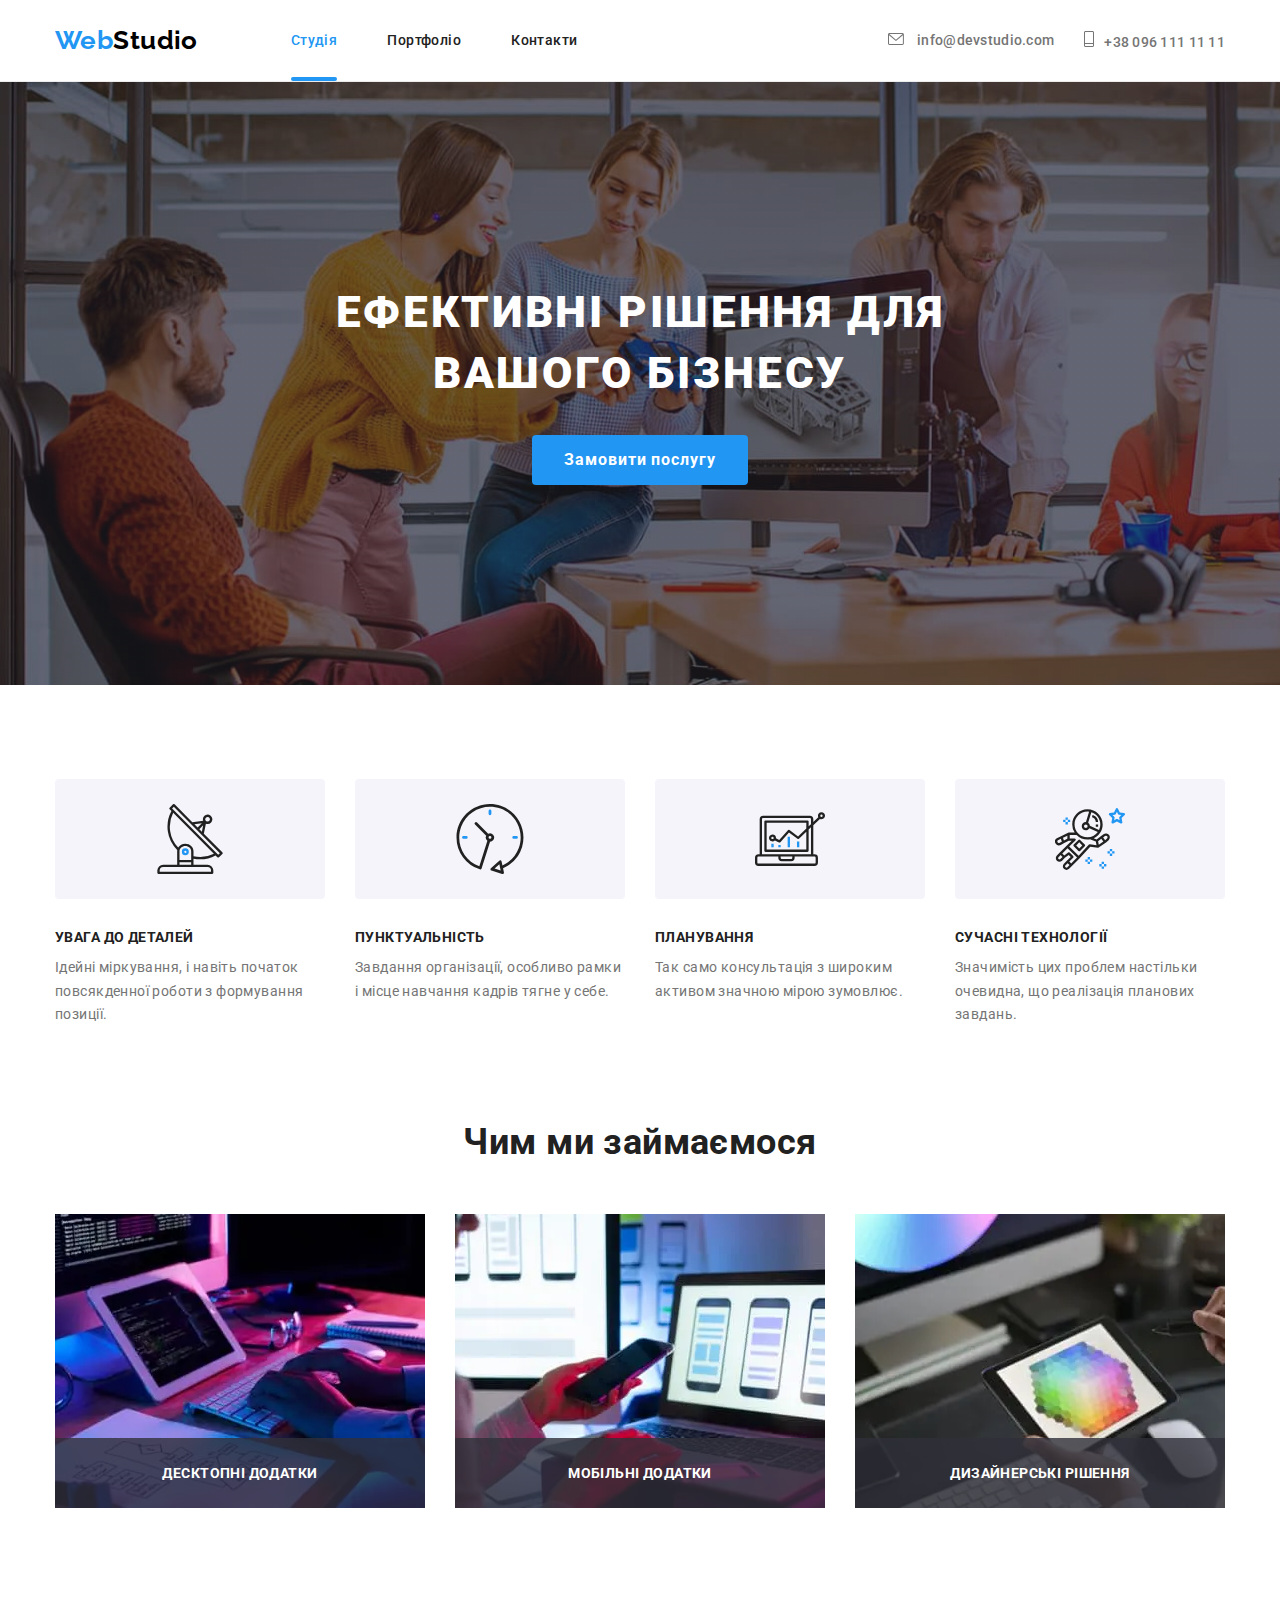
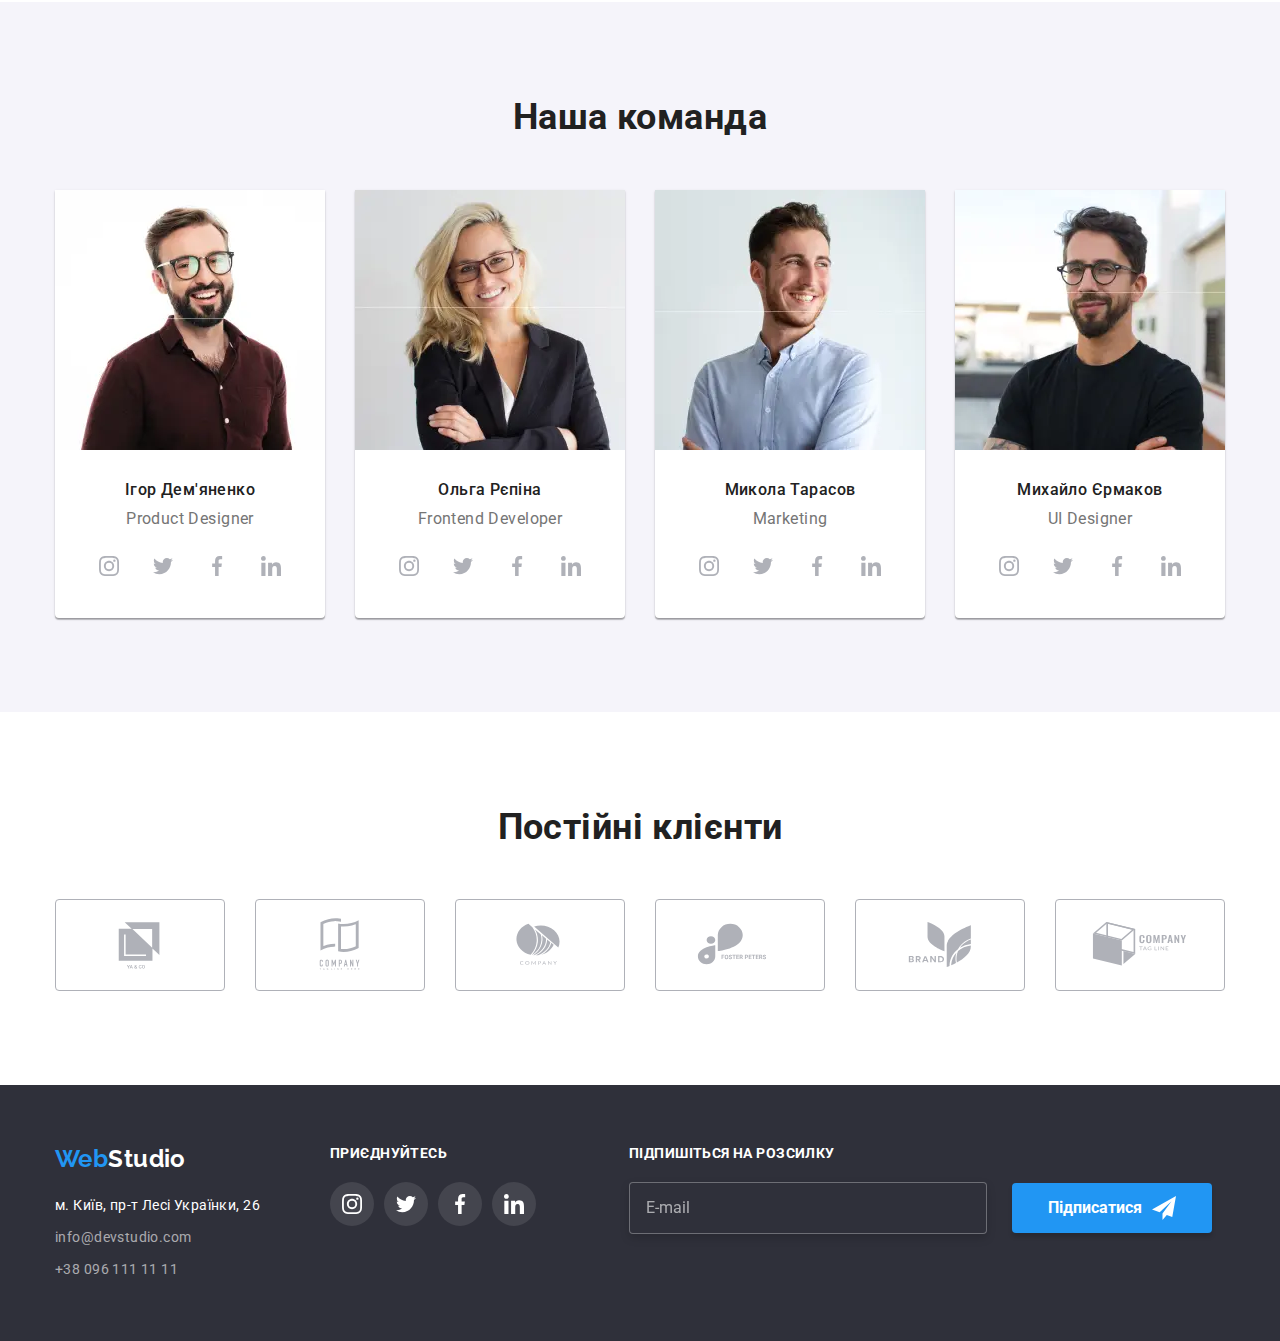
==== commit 7a665994: "home-work-8" ====
--- a/index.html
+++ b/index.html
@@ -297,8 +297,8 @@
           </ul>
         </div>
       </section>
-      <section class="section">
-        <div class="container container--projects">
+      <section class="section section--projects">
+        <div class="container">
           <h2 class="section__title">Чим ми займаємося</h2>
           <ul class="projects">
             <li class="projekts__employment">
@@ -306,20 +306,20 @@
                 <picture>
                 <source
                   srcset="
-                    ./images/desktop-version/web.webp 1x,
-                    ./images/desktop-version/web@2x.webp 2x
-                  "
-                  type="image/webp"
-                />
-                <source
-                  srcset="
-                    ./images/desktop-version/web.jpg 1x,
-                    ./images/desktop-version/web@2x.jpg 2x
+                    ../images/desktop-version/web.webp 1x,
+                    ../images/desktop-version/web@2x.webp 2x
+                  "
+                  type="image/webp"
+                />
+                <source
+                  srcset="
+                    ../images/desktop-version/web.jpg 1x,
+                    ../images/desktop-version/web@2x.jpg 2x
                   "
                   type="image/jpeg"
                 />
                 <img
-                  src="./images/web.jpg"
+                  src="../images/desktop-version/web.jpg"
                   alt="веб розробка"
                   width="370"
                 />
@@ -332,20 +332,20 @@
                 <picture>
                 <source
                   srcset="
-                    ./images/desktop-version/development.webp 1x,
-                    ./images/desktop-version/development@2x.webp 2x
-                  "
-                  type="image/webp"
-                />
-                <source
-                  srcset="
-                    ./images/desktop-version/development.jpg 1x,
-                    ./images/desktop-version/development@2x.jpg 2x
+                    ../images/desktop-version/development.webp 1x,
+                    ../images/desktop-version/development@2x.webp 2x
+                  "
+                  type="image/webp"
+                />
+                <source
+                  srcset="
+                    ../images/desktop-version/development.jpg 1x,
+                    ../images/desktop-version/development@2x.jpg 2x
                   "
                   type="image/jpeg"
                 />
                 <img
-                  src="./images/development.jpg"
+                  src="../images/desktop-version/development.jpg"
                   alt="розробка"
                   width="370"
                 />
@@ -358,20 +358,20 @@
                 <picture>
                 <source
                   srcset="
-                    ./images/desktop-version/design.webp 1x,
-                    ./images/desktop-version/design@2x.webp 2x
-                  "
-                  type="image/webp"
-                />
-                <source
-                  srcset="
-                    ./images/desktop-version/design.jpg 1x,
-                    ./images/desktop-version/design@2x.jpg 2x
+                    ../images/desktop-version/design.webp 1x,
+                    ../images/desktop-version/design@2x.webp 2x
+                  "
+                  type="image/webp"
+                />
+                <source
+                  srcset="
+                    ../images/desktop-version/design.jpg 1x,
+                    ../images/desktop-version/design@2x.jpg 2x
                   "
                   type="image/jpeg"
                 />
                 <img
-                  src="./images/design.jpg"
+                  src="../images/desktop-version/design.jpg"
                   alt="веб дизайн"
                   width="370"
                 />
@@ -390,54 +390,54 @@
               <picture>
                 <source
                   srcset="
-                    ./images/desktop-version/igor-270.webp 1x,
-                    ./images/desktop-version/igor-540.webp 2x
+                    ../images/desktop-version/igor-270.webp 1x,
+                    ../images/desktop-version/igor-540.webp 2x
                   "
                   media="(min-width:1200px)"
                   type="image/webp"
                 />
                 <source
                   srcset="
-                    ./images/desktop-version/igor-270.jpg 1x,
-                    ./images/desktop-version/igor-540.jpg 2x
+                    ../images/desktop-version/igor-270.jpg 1x,
+                    ../images/desktop-version/igor-540.jpg 2x
                   "
                   media="(min-width:1200px)"
                   type="image/jpeg"
                 />
                 <source
                   srcset="
-                    ./images/tablet-version/igor-354.webp 1x,
-                    ./images/tablet-version/igor-708.webp 2x
+                    ../images/tablet-version/igor-354.webp 1x,
+                    ../images/tablet-version/igor-708.webp 2x
                   "
                   media="(min-width:768px)"
                   type="image/webp"
                 />
                 <source
                   srcset="
-                    ./images/tablet-version/igor-354.jpg 1x,
-                    ./images/tablet-version/igor-708.jpg 2x
+                    ../images/tablet-version/igor-354.jpg 1x,
+                    ../images/tablet-version/igor-708.jpg 2x
                   "
                   media="(min-width:768px)"
                   type="image/jpeg"
                 />
                 <source
                   srcset="
-                    ./images/mobile-version/igor-450.webp 1x,
-                    ./images/mobile-version/igor-900.webp 2x
+                    ../images/mobile-version/igor-450.webp 1x,
+                    ../images/mobile-version/igor-900.webp 2x
                   "
                   media="(max-width:767px)"
                   type="image/webp"
                 />
                 <source
                   srcset="
-                    ./images/mobile-version/igor-450.jpg 1x,
-                    ./images/mobile-version/igor-900.jpg 2x
+                    ../images/mobile-version/igor-450.jpg 1x,
+                    ../images/mobile-version/igor-900.jpg 2x
                   "
                   media="(max-width:767px)"
                   type="image/jpeg"
                 />
                 <img
-                  src="./images/mobile-version/igor-450.jpg"
+                  src="../images/mobile-version/igor-450.jpg"
                   alt="Ігор Дем'яненко"
                 />
               </picture>
@@ -500,54 +500,54 @@
               <picture>
                 <source
                   srcset="
-                    ./images/desktop-version/olga-270.webp 1x,
-                    ./images/desktop-version/olga-540.webp 2x
+                    ../images/desktop-version/olga-270.webp 1x,
+                    ../images/desktop-version/olga-540.webp 2x
                   "
                   media="(min-width:1200px)"
                   type="image/webp"
                 />
                 <source
                   srcset="
-                    ./images/desktop-version/olga-270.jpg 1x,
-                    ./images/desktop-version/olga-540.jpg 2x
+                    ../images/desktop-version/olga-270.jpg 1x,
+                    ../images/desktop-version/olga-540.jpg 2x
                   "
                   media="(min-width:1200px)"
                   type="image/jpeg"
                 />
                 <source
                   srcset="
-                    ./images/tablet-version/olga-354.webp 1x,
-                    ./images/tablet-version/olga-708.webp 2x
+                    ../images/tablet-version/olga-354.webp 1x,
+                    ../images/tablet-version/olga-708.webp 2x
                   "
                   media="(min-width:768px)"
                   type="image/webp"
                 />
                 <source
                   srcset="
-                    ./images/tablet-version/olga-354.jpg 1x,
-                    ./images/tablet-version/olga-708.jpg 2x
+                    ../images/tablet-version/olga-354.jpg 1x,
+                    ../images/tablet-version/olga-708.jpg 2x
                   "
                   media="(min-width:768px)"
                   type="image/jpeg"
                 />
                 <source
                   srcset="
-                    ./images/mobile-version/olga-450.webp 1x,
-                    ./images/mobile-version/olga-900.webp 2x
+                    ../images/mobile-version/olga-450.webp 1x,
+                    ../images/mobile-version/olga-900.webp 2x
                   "
                   media="(max-width:767px)"
                   type="image/webp"
                 />
                 <source
                   srcset="
-                    ./images/mobile-version/olga-450.jpg 1x,
-                    ./images/mobile-version/olga-900.jpg 2x
+                    ../images/mobile-version/olga-450.jpg 1x,
+                    ../images/mobile-version/olga-900.jpg 2x
                   "
                   media="(max-width:767px)"
                   type="image/jpeg"
                 />
                 <img
-                  src="./images/mobile-version/olga-450.jpg"
+                  src="../images/mobile-version/olga-450.jpg"
                   alt="Ольга Рєпіна"
                 />
               </picture>
@@ -610,54 +610,54 @@
               <picture>
                 <source
                   srcset="
-                    ./images/desktop-version/mikola-270.webp 1x,
-                    ./images/desktop-version/mikola-540.webp 2x
+                    ../images/desktop-version/mikola-270.webp 1x,
+                    ../images/desktop-version/mikola-540.webp 2x
                   "
                   media="(min-width:1200px)"
                   type="image/webp"
                 />
                 <source
                   srcset="
-                    ./images/desktop-version/mikola-270.jpg 1x,
-                    ./images/desktop-version/mikola-540.jpg 2x
+                    ../images/desktop-version/mikola-270.jpg 1x,
+                    ../images/desktop-version/mikola-540.jpg 2x
                   "
                   media="(min-width:1200px)"
                   type="image/jpeg"
                 />
                 <source
                   srcset="
-                    ./images/tablet-version/mikola-354.webp 1x,
-                    ./images/tablet-version/mikola-708.webp 2x
+                    ../images/tablet-version/mikola-354.webp 1x,
+                    ../images/tablet-version/mikola-708.webp 2x
                   "
                   media="(min-width:768px)"
                   type="image/webp"
                 />
                 <source
                   srcset="
-                    ./images/tablet-version/mikola-354.jpg 1x,
-                    ./images/tablet-version/mikola-708.jpg 2x
+                    ../images/tablet-version/mikola-354.jpg 1x,
+                    ../images/tablet-version/mikola-708.jpg 2x
                   "
                   media="(min-width:768px)"
                   type="image/jpeg"
                 />
                 <source
                   srcset="
-                    ./images/mobile-version/mikola-450.webp 1x,
-                    ./images/mobile-version/mikola-900.webp 2x
+                    ../images/mobile-version/mikola-450.webp 1x,
+                    ../images/mobile-version/mikola-900.webp 2x
                   "
                   media="(max-width:767px)"
                   type="image/webp"
                 />
                 <source
                   srcset="
-                    ./images/mobile-version/mikola-450.jpg 1x,
-                    ./images/mobile-version/mikola-900.jpg 2x
+                    ../images/mobile-version/mikola-450.jpg 1x,
+                    ../images/mobile-version/mikola-900.jpg 2x
                   "
                   media="(max-width:767px)"
                   type="image/jpeg"
                 />
                 <img
-                  src="./images/mobile-version/mikola-450.jpg"
+                  src="../images/mobile-version/mikola-450.jpg"
                   alt="Микола Тарасов"
                 />
               </picture>
@@ -720,54 +720,54 @@
               <picture>
                 <source
                   srcset="
-                    ./images/desktop-version/micha-270.webp 1x,
-                    ./images/desktop-version/micha-540.webp 2x
+                    ../images/desktop-version/micha-270.webp 1x,
+                    ../images/desktop-version/micha-540.webp 2x
                   "
                   media="(min-width:1200px)"
                   type="image/webp"
                 />
                 <source
                   srcset="
-                    ./images/desktop-version/micha-270.jpg 1x,
-                    ./images/desktop-version/micha-540.jpg 2x
+                    ../images/desktop-version/micha-270.jpg 1x,
+                    ../images/desktop-version/micha-540.jpg 2x
                   "
                   media="(min-width:1200px)"
                   type="image/jpeg"
                 />
                 <source
                   srcset="
-                    ./images/tablet-version/micha-354.webp 1x,
-                    ./images/tablet-version/micha-708.webp 2x
+                    ../images/tablet-version/micha-354.webp 1x,
+                    ../images/tablet-version/micha-708.webp 2x
                   "
                   media="(min-width:768px)"
                   type="image/webp"
                 />
                 <source
                   srcset="
-                    ./images/tablet-version/micha-354.jpg 1x,
-                    ./images/tablet-version/micha-708.jpg 2x
+                    ../images/tablet-version/micha-354.jpg 1x,
+                    ../images/tablet-version/micha-708.jpg 2x
                   "
                   media="(min-width:768px)"
                   type="image/jpeg"
                 />
                 <source
                   srcset="
-                    ./images/mobile-version/micha-450.webp 1x,
-                    ./images/mobile-version/micha-900.webp 2x
+                    ../images/mobile-version/micha-450.webp 1x,
+                    ../images/mobile-version/micha-900.webp 2x
                   "
                   media="(max-width:767px)"
                   type="image/webp"
                 />
                 <source
                   srcset="
-                    ./images/mobile-version/micha-450.jpg 1x,
-                    ./images/mobile-version/micha-900.jpg 2x
+                    ../images/mobile-version/micha-450.jpg 1x,
+                    ../images/mobile-version/micha-900.jpg 2x
                   "
                   media="(max-width:767px)"
                   type="image/jpeg"
                 />
                 <img
-                  src="./images/mobile-version/micha-450.jpg"
+                  src="../images/mobile-version/micha-450.jpg"
                   alt="Михайло Єрмаков"
                 />
               </picture>
--- a/css/main.min.css
+++ b/css/main.min.css
@@ -1 +1 @@
-a{text-decoration:none}h1,h2,h3,h4,h5,h6{margin:0}img{display:block;max-width:100%;height:auto}.section__title--none{position:absolute;width:1px;height:1px;margin:-1px;border:0;padding:0;clip:rect(0 0 0 0);overflow:hidden}ul{margin:0;padding:0;list-style:none}.body{font-family:"Roboto",sans-serif;font-size:14px;line-height:1.2;letter-spacing:.03em;color:#757575;background-color:#fff}.body.modal-open{overflow:hidden}.container{padding:0 15px;margin-left:auto;margin-right:auto}.container--header{display:-webkit-box;display:-ms-flexbox;display:flex;-webkit-box-align:center;-ms-flex-align:center;align-items:center;min-height:60px}@media screen and (max-width: 767px){.container--header{-webkit-box-pack:justify;-ms-flex-pack:justify;justify-content:space-between}}@media screen and (min-width: 480px){.container{width:480px}}@media screen and (min-width: 768px){.container{width:768px;min-height:80px}}@media screen and (min-width: 1200px){.container{width:1200px}.container--footer{display:-webkit-box;display:-ms-flexbox;display:flex}}.mobile-menu__container{position:relative;padding-top:48px;padding-right:0;padding-bottom:48px;padding-left:40px}.header{position:relative;border-bottom:1px solid #ececec}.logo{font-family:"Raleway",sans-serif;font-weight:700;font-size:24px}.logo--header{display:block;color:#000}@media screen and (min-width: 768px){.logo--header{margin-right:88px}}@media screen and (min-width: 1200px){.logo--header{margin-right:93px;font-size:26px}}.logo--footer{display:inline-block;margin-bottom:20px;width:100%;text-align:center;color:#fff}.logo__web{color:#2196f3}.backdrop{position:fixed;top:0;left:0;z-index:5;width:100%;height:100%;opacity:1;background-color:rgba(0,0,0,.2);-webkit-transition:opacity 250ms cubic-bezier(0.4, 0, 0.2, 1);transition:opacity 250ms cubic-bezier(0.4, 0, 0.2, 1);padding:93px 15px;overflow-y:scroll}.backdrop.is-hidden{opacity:0;pointer-events:none}.backdrop.is-hidden .modal{-webkit-transform:translate(-50%, -50%) scale(0);transform:translate(-50%, -50%) scale(0)}.modal{position:relative;padding:40px;min-height:609px;-webkit-box-shadow:0px 1px 3px rgba(0,0,0,.12),0px 1px 1px rgba(0,0,0,.14),0px 2px 1px rgba(0,0,0,.2);box-shadow:0px 1px 3px rgba(0,0,0,.12),0px 1px 1px rgba(0,0,0,.14),0px 2px 1px rgba(0,0,0,.2);border-radius:4px;background-color:#fff}@media screen and (max-width: 479px){.modal{max-width:450px}}@media screen and (min-width: 480px){.modal{width:450px;position:absolute;top:70%;left:50%;-webkit-transform:translate(-50%, -50%) scale(1);transform:translate(-50%, -50%) scale(1);-webkit-transition:-webkit-transform 250ms cubic-bezier(0.4, 0, 0.2, 1);transition:-webkit-transform 250ms cubic-bezier(0.4, 0, 0.2, 1);transition:transform 250ms cubic-bezier(0.4, 0, 0.2, 1);transition:transform 250ms cubic-bezier(0.4, 0, 0.2, 1), -webkit-transform 250ms cubic-bezier(0.4, 0, 0.2, 1)}}@media screen and (min-width: 1200px){.modal{width:528px;min-height:581px;top:50%}}.modal__close{position:absolute;display:-webkit-box;display:-ms-flexbox;display:flex;-webkit-box-pack:center;-ms-flex-pack:center;justify-content:center;-webkit-box-align:center;-ms-flex-align:center;align-items:center;right:8px;top:8px;padding:0;z-index:9;width:30px;height:30px;cursor:pointer;border:1px solid rgba(0,0,0,.1);border-radius:50%;background-color:#fff}@media screen and (min-width: 1200px){.modal__close{left:490px}}.modal__close-icon{width:18px;height:18px;fill:#000;-webkit-transition:fill 250ms cubic-bezier(0.4, 0, 0.2, 1);transition:fill 250ms cubic-bezier(0.4, 0, 0.2, 1)}.modal__close:hover .modal__close-icon{fill:#2196f3}.contact{display:-webkit-box;display:-ms-flexbox;display:flex}@media screen and (max-width: 767px){.contact{margin-top:300px}}@media screen and (max-width: 767px){.contact-header{display:-webkit-box;display:-ms-flexbox;display:flex;-webkit-box-orient:vertical;-webkit-box-direction:reverse;-ms-flex-direction:column-reverse;flex-direction:column-reverse}}@media screen and (min-width: 768px){.contact-header{display:-webkit-box;display:-ms-flexbox;display:flex;-webkit-box-orient:vertical;-webkit-box-direction:normal;-ms-flex-direction:column;flex-direction:column;-webkit-box-pack:center;-ms-flex-pack:center;justify-content:center}.contact-header :not(:last-child){margin-bottom:10px}}@media screen and (min-width: 768px)and (max-width: 1199px){.contact-header{margin-left:90px}}@media screen and (min-width: 1200px){.contact-header{-webkit-box-orient:horizontal;-webkit-box-direction:normal;-ms-flex-direction:row;flex-direction:row;-webkit-box-align:center;-ms-flex-align:center;align-items:center}}@media screen and (max-width: 767px){.contact-header__item:not(:last-child){margin-top:32px}}@media screen and (min-width: 768px){.contact-header__item{min-height:14px}}@media screen and (min-width: 1200px){.contact-header__item{min-height:16px}.contact-header__item:not(:last-child){margin-right:30px;margin-bottom:0}}.contact-header__icon{fill:currentColor;-webkit-transition:fill 250ms cubic-bezier(0.4, 0, 0.2, 1);transition:fill 250ms cubic-bezier(0.4, 0, 0.2, 1)}@media screen and (max-width: 767px){.contact-header__icon{display:none}}@media screen and (min-width: 768px){.contact-header__icon{margin-right:8px}.contact-header__icon--mail{width:14px;height:10px}.contact-header__icon--tel{width:10px;height:14px}}@media screen and (min-width: 1200px){.contact-header__icon{margin-right:10px}.contact-header__icon--mail{width:16px;height:12px}.contact-header__icon--tel{width:10px;height:16px}}.contact-header__icon:hover,.contact-header__icon:focus{fill:#2196f3}.contact-header__link{width:100%;font-weight:500;color:currentColor;-webkit-transition:color 250ms cubic-bezier(0.4, 0, 0.2, 1);transition:color 250ms cubic-bezier(0.4, 0, 0.2, 1)}@media screen and (min-width: 768px){.contact-header__link{font-weight:500;font-size:12px;line-height:1.2;letter-spacing:.02em}}@media screen and (min-width: 1200px){.contact-header__link{font-size:14px}}.contact-header__link:hover,.contact-header__link:focus{color:#2196f3}@media screen and (max-width: 767px){.contact-header__link--phone{font-weight:500;font-size:34px;line-height:1.2;letter-spacing:.02em;color:#2196f3}}@media screen and (max-width: 767px){.contact-header__link--mail{font-weight:500;font-size:24px;line-height:1.2;letter-spacing:.02em;color:#757575}}.social-header{margin-top:64px}.social-header__item:not(:last-child){margin-right:20px}.social-header__link{font-weight:500;font-size:18px;line-height:1.2;letter-spacing:.02em;color:#2196f3}@media screen and (min-width: 768px){.social-header{display:none}}.social-header__list{display:-webkit-box;display:-ms-flexbox;display:flex}@media screen and (min-width: 1200px){.navigation{width:100%}}@media screen and (min-width: 768px){.main-nav{display:-webkit-box;display:-ms-flexbox;display:flex}}.menu-button__svg{z-index:5}.menu-button{display:-webkit-inline-box;display:-ms-inline-flexbox;display:inline-flex;margin:0;padding:0;border:none;line-height:0;background-color:#fff;cursor:pointer}@media screen and (min-width: 768px){.menu-button{display:none}}.menu-button:hover .menu-button__svg{fill:#2196f3}.menu-button .icon-cross{display:none}.menu-button.is-open .icon-cross{display:block}.menu-button.is-open .icon-menu{display:none}.mobile-menu{position:absolute;top:0;left:0;width:100%;height:100%;overflow:auto;background-color:#fff;-webkit-box-shadow:0px 4px 8px rgba(0,0,0,.04),0px 2px 4px rgba(0,0,0,.08),0px 1px 3px rgba(0,0,0,.16);box-shadow:0px 4px 8px rgba(0,0,0,.04),0px 2px 4px rgba(0,0,0,.08),0px 1px 3px rgba(0,0,0,.16)}.mobile-menu__close-btn{background-color:rgba(0,0,0,0);border:none;padding:0;line-height:0;position:absolute;top:10px;right:15px;cursor:pointer}.mobile-menu__close-icon{fill:#000;-webkit-transition:fill 250ms cubic-bezier(0.4, 0, 0.2, 1);transition:fill 250ms cubic-bezier(0.4, 0, 0.2, 1)}.mobile-menu__close-btn:hover .mobile-menu__close-icon,.mobile-menu__close-btn:focus .mobile-menu__close-icon{fill:#2196f3}.menu-button.is-open .menu{display:none}@media screen and (max-width: 767px){.menu{display:none;width:100%;min-height:100vh;position:absolute;top:0;left:0;padding-left:40px;padding-top:48px;padding-bottom:48px;background-color:#fff}.menu.is-open{display:-webkit-box;display:-ms-flexbox;display:flex;-webkit-box-orient:vertical;-webkit-box-direction:normal;-ms-flex-direction:column;flex-direction:column;z-index:4;overflow:auto}}@media screen and (min-width: 768px){.menu{display:-webkit-box;display:-ms-flexbox;display:flex}}@media screen and (min-width: 1200px){.menu{-webkit-box-pack:justify;-ms-flex-pack:justify;justify-content:space-between}}@media screen and (max-width: 767px){.menu__item:not(:last-child){margin-bottom:32px}}.menu__link{-webkit-transition:color 250ms cubic-bezier(0.4, 0, 0.2, 1);transition:color 250ms cubic-bezier(0.4, 0, 0.2, 1)}@media screen and (max-width: 767px){.menu__link{font-weight:500;font-size:40px;line-height:1.2;color:#212121}}@media screen and (min-width: 768px){.menu__link{position:relative;display:block;padding-top:32px;padding-bottom:32px;font-weight:500;color:#212121}.menu__link--current::after{content:"";position:absolute;left:0;bottom:0;display:inline-block;width:100%;height:4px;border-radius:2px;background-color:#2196f3}}.menu__link:hover,.menu__link:focus{color:#2196f3}.menu__link--current{color:#2196f3}@media screen and (min-width: 768px){.menu__item+.menu__item{margin-left:50px}}.hero{display:-webkit-box;display:-ms-flexbox;display:flex;margin-left:auto;margin-right:auto;padding-top:118px;padding-bottom:118px;min-height:400px;background-color:#c4c4c4;background-image:-webkit-gradient(linear, left top, right top, from(rgba(47, 48, 58, 0.4)), to(rgba(47, 48, 58, 0.4))),url(../images/mobile-version/header-mobile.jpg);background-image:linear-gradient(to right, rgba(47, 48, 58, 0.4), rgba(47, 48, 58, 0.4)),url(../images/mobile-version/header-mobile.jpg);background-size:cover}@media(min-device-pixel-ratio: 2),(-webkit-min-device-pixel-ratio: 2),(min-resolution: 192dpi),(min-resolution: 2dppx){.hero{background-color:#c4c4c4;background-image:-webkit-gradient(linear, left top, right top, from(rgba(47, 48, 58, 0.4)), to(rgba(47, 48, 58, 0.4))),url(../images/mobile-version/header-mobile@2x.jpg);background-image:linear-gradient(to right, rgba(47, 48, 58, 0.4), rgba(47, 48, 58, 0.4)),url(../images/mobile-version/header-mobile@2x.jpg)}}@media screen and (min-width: 768px){.hero{background-image:-webkit-gradient(linear, left top, right top, from(rgba(47, 48, 58, 0.4)), to(rgba(47, 48, 58, 0.4))),url(../images/tablet-version/header-tablet.jpg);background-image:linear-gradient(to right, rgba(47, 48, 58, 0.4), rgba(47, 48, 58, 0.4)),url(../images/tablet-version/header-tablet.jpg)}}@media screen and (min-width: 768px)and (min-device-pixel-ratio: 2),screen and (min-width: 768px)and (-webkit-min-device-pixel-ratio: 2),screen and (min-width: 768px)and (min-resolution: 192dpi),screen and (min-width: 768px)and (min-resolution: 2dppx){.hero{background-color:#c4c4c4;background-image:-webkit-gradient(linear, left top, right top, from(rgba(47, 48, 58, 0.4)), to(rgba(47, 48, 58, 0.4))),url(/images/tablet-version/header-tablet@2x.jpg);background-image:linear-gradient(to right, rgba(47, 48, 58, 0.4), rgba(47, 48, 58, 0.4)),url(/images/tablet-version/header-tablet@2x.jpg)}}@media screen and (min-width: 1200px){.hero{max-width:1600px;padding-top:200px;padding-bottom:200px;min-height:600px;background-image:-webkit-gradient(linear, left top, right top, from(rgba(47, 48, 58, 0.4)), to(rgba(47, 48, 58, 0.4))),url(../images/desktop-version/fon-hero.jpg);background-image:linear-gradient(to right, rgba(47, 48, 58, 0.4), rgba(47, 48, 58, 0.4)),url(../images/desktop-version/fon-hero.jpg)}}@media screen and (min-width: 1200px)and (min-device-pixel-ratio: 2),screen and (min-width: 1200px)and (-webkit-min-device-pixel-ratio: 2),screen and (min-width: 1200px)and (min-resolution: 192dpi),screen and (min-width: 1200px)and (min-resolution: 2dppx){.hero{background-color:#c4c4c4;background-image:-webkit-gradient(linear, left top, right top, from(rgba(47, 48, 58, 0.4)), to(rgba(47, 48, 58, 0.4))),url(/images/desktop-version/fon-hero@2x.jpg);background-image:linear-gradient(to right, rgba(47, 48, 58, 0.4), rgba(47, 48, 58, 0.4)),url(/images/desktop-version/fon-hero@2x.jpg)}}.hero__title{margin-left:auto;margin-right:auto;font-weight:900;color:#fff;text-align:center;text-transform:uppercase;letter-spacing:.06em}@media screen and (min-width: 480px){.hero__title{width:360px;font-size:26px;line-height:1.6}}@media screen and (min-width: 1200px){.hero__title{width:696px;font-size:44px;line-height:1.4}}.hero__button{display:block;min-width:216px;height:50px;margin-top:30px;margin-left:auto;margin-right:auto;padding:0;border-radius:4px;border:none;cursor:pointer;font-weight:700;font-size:16px;line-height:1.9;letter-spacing:.06em;text-align:center;color:#fff;background-color:#2196f3}.hero__button:hover,.hero__button:focus{width:216px;height:50px;margin-left:auto;margin-right:auto;margin-top:30px}textarea{resize:none}.form__title{max-width:370px;margin:0;margin-bottom:12px;padding:0;text-align:center;font-weight:700;font-size:20px;line-height:1.5;color:#212121}@media screen and (min-width: 1200px){.form__title{width:448px}}.form__field{position:relative;display:-webkit-box;display:-ms-flexbox;display:flex;-webkit-box-orient:vertical;-webkit-box-direction:normal;-ms-flex-direction:column;flex-direction:column;font-size:12px;line-height:1.16;letter-spacing:.01em}.form__label{margin-bottom:4px}.input{position:relative}.input__field{width:100%;min-height:40px;margin-bottom:10px;padding:0;padding-left:42px;border-radius:4px;border:1px solid rgba(33,33,33,.2);font-size:16px;line-height:0;-webkit-transition:border 250ms cubic-bezier(0.4, 0, 0.2, 1);transition:border 250ms cubic-bezier(0.4, 0, 0.2, 1)}.input__field:hover,.input__field:focus{border-color:#2196f3}.input__icon:hover .input__field{border-color:#2196f3}.input__icon{position:absolute;top:11px;left:15px;width:18px;height:18px;fill:#212121;-webkit-transition:fill 250ms cubic-bezier(0.4, 0, 0.2, 1);transition:fill 250ms cubic-bezier(0.4, 0, 0.2, 1)}.input__icon:hover{fill:#2196f3}.input__field:hover+.input__icon,.input__field:focus+.input__icon{fill:#2196f3}.input:-moz-placeholder-shown+.input__icon{fill:#212121}.input:-ms-input-placeholder+.input__icon{fill:#212121}.input:placeholder-shown+.input__icon{fill:#212121}.input:not(:-moz-placeholder-shown)+.input__icon{fill:#2196f3}.input:not(:-ms-input-placeholder)+.input__icon{fill:#2196f3}.input:not(:placeholder-shown)+.input__icon{fill:#2196f3}.form__coment{height:120px;padding:12px 16px;border-radius:4px;border:1px solid rgba(33,33,33,.2);font-size:16px;line-height:1.17;letter-spacing:.03em;-webkit-transition:border 250ms cubic-bezier(0.4, 0, 0.2, 1);transition:border 250ms cubic-bezier(0.4, 0, 0.2, 1)}.form__coment:hover,.form__coment:focus{border-color:#2196f3}.form__coment::-webkit-input-placeholder{color:rgba(117,117,117,.5);font-size:12px;line-height:1.17;letter-spacing:.01em}.form__coment::-moz-placeholder{color:rgba(117,117,117,.5);font-size:12px;line-height:1.17;letter-spacing:.01em}.form__coment:-ms-input-placeholder{color:rgba(117,117,117,.5);font-size:12px;line-height:1.17;letter-spacing:.01em}.form__coment::-ms-input-placeholder{color:rgba(117,117,117,.5);font-size:12px;line-height:1.17;letter-spacing:.01em}.form__coment::placeholder{color:rgba(117,117,117,.5);font-size:12px;line-height:1.17;letter-spacing:.01em}.policy{position:relative;display:-webkit-box;display:-ms-flexbox;display:flex;-webkit-box-orient:horizontal;-webkit-box-direction:normal;-ms-flex-direction:row;flex-direction:row;-webkit-box-pack:start;-ms-flex-pack:start;justify-content:flex-start;-webkit-box-align:center;-ms-flex-align:center;align-items:center;margin-left:auto;margin-right:auto;margin-top:20px;margin-bottom:30px;font-size:12px;line-height:1.2;letter-spacing:.03em}@media screen and (min-width: 1200px){.policy{width:425px;font-size:14px;line-height:1.7}}.policy__check{position:absolute;-webkit-appearance:none;-moz-appearance:none;appearance:none}.policy__icon-off{max-width:16px;max-height:15px;margin-right:9px;opacity:1}.policy__icon-on{position:absolute;width:16px;height:15px;top:50%;-webkit-transform:translateY(-50%);transform:translateY(-50%);opacity:0}.policy__check:checked+.policy__icon-on{opacity:1}.policy__condition{text-decoration:underline;color:#2196f3}.form__button{margin-left:auto;margin-right:auto;width:200px;height:50px;border:none;border-radius:4px;font-weight:700;font-size:16px;line-height:1.9;letter-spacing:.06em;color:#fff;background-color:#2196f3}.section{margin-left:auto;margin-right:auto;padding-top:60px;padding-bottom:60px}@media screen and (min-width: 1200px){.section{padding-top:94px;padding-bottom:94px}.section--plus{padding-bottom:0}}.section__title{font-weight:700;font-size:28px;line-height:1.2;text-align:center;margin-top:0;margin-bottom:30px;color:#212121}@media screen and (min-width: 1200px){.section__title{font-size:36px;margin-bottom:50px}}@media screen and (min-width: 768px)and (max-width: 1199px){.pluses{display:-webkit-box;display:-ms-flexbox;display:flex;-ms-flex-wrap:wrap;flex-wrap:wrap;gap:30px}}@media screen and (min-width: 1200px){.pluses{display:-webkit-box;display:-ms-flexbox;display:flex;-webkit-box-pack:center;-ms-flex-pack:center;justify-content:center}}@media screen and (min-width: 768px)and (max-width: 1199px){.pluses__item{width:calc((100% - 30px)/2)}}@media screen and (min-width: 1200px){.pluses__item{width:270px}.pluses__item+.pluses__item{margin-left:30px}}.pluses-box{min-height:120px;margin-bottom:30px;display:-webkit-box;display:-ms-flexbox;display:flex;-webkit-box-pack:center;-ms-flex-pack:center;justify-content:center;-webkit-box-align:center;-ms-flex-align:center;align-items:center;background-color:#f5f4fa;border-radius:4px}@media screen and (max-width: 1199px){.pluses-box{margin-top:30px}}.pluses-box__icon{width:70px;height:70px}.pluses__title{margin-top:0;margin-bottom:0;font-weight:700;font-size:14px;text-transform:uppercase;color:#212121}@media screen and (max-width: 767px){.pluses__title{text-align:center}}.pluses__text{margin-top:10px;margin-bottom:0;line-height:1.7}@media screen and (max-width: 1199px){.container--projects{display:none}}.projects{display:-webkit-box;display:-ms-flexbox;display:flex;-webkit-box-pack:center;-ms-flex-pack:center;justify-content:center}.projekts__employment{position:relative}.projekts__employment+.projekts__employment{margin-left:30px}.projects__image{position:relative}.projects__image::before{content:"";display:inline-block;position:absolute;width:100%;min-height:70px;bottom:0;background-color:rgba(47,48,58,.8)}.projekts__text{position:absolute;width:100%;min-height:70px;display:-webkit-box;display:-ms-flexbox;display:flex;-webkit-box-pack:center;-ms-flex-pack:center;justify-content:center;-webkit-box-align:center;-ms-flex-align:center;align-items:center;margin:0;padding:0;bottom:0;font-weight:700;color:#fff;text-transform:uppercase;text-align:center}.section--team{background-color:#f5f4fa}@media screen and (min-width: 480px){.section--team{width:480px}}@media screen and (min-width: 768px){.section--team{width:768px}}@media screen and (min-width: 1200px){.section--team{width:1200px}}@media screen and (min-width: 768px)and (max-width: 1199px){.team{display:-webkit-box;display:-ms-flexbox;display:flex;-ms-flex-wrap:wrap;flex-wrap:wrap;gap:30px}}@media screen and (min-width: 1200px){.team{display:-webkit-box;display:-ms-flexbox;display:flex;-webkit-box-pack:center;-ms-flex-pack:center;justify-content:center}}.team__box{background-color:#fff;-webkit-box-shadow:0px 1px 3px rgba(0,0,0,.12),0px 1px 1px rgba(0,0,0,.14),0px 2px 1px rgba(0,0,0,.2);box-shadow:0px 1px 3px rgba(0,0,0,.12),0px 1px 1px rgba(0,0,0,.14),0px 2px 1px rgba(0,0,0,.2);border-radius:0px 0px 4px 4px}@media screen and (max-width: 767px)and (max-width: 1199px){.team__box:not(:last-child){margin-bottom:30px}}@media screen and (min-width: 768px){.team__box{width:calc((100% - 30px)/2)}}@media screen and (min-width: 1200px){.team__box+.team__box{margin-left:30px}}.team__list{padding-top:30px;padding-bottom:24px}@media screen and (min-width: 1200px){.team__list{padding-bottom:30px}}.team__name{margin-bottom:0;font-weight:500;font-size:16px;text-align:center;color:#212121}.team__job{margin-top:10px;margin-bottom:16px;font-weight:400;font-size:16px;text-align:center}.photo{height:460px;width:100%;-o-object-fit:cover;object-fit:cover}@media screen and (min-width: 768px){.photo{height:374px}}@media screen and (min-width: 1200px){.photo{height:260px}}.social{display:-webkit-box;display:-ms-flexbox;display:flex;-webkit-box-pack:center;-ms-flex-pack:center;justify-content:center}.social__item{width:44px;height:44px;background-color:#fff}.social__item:not(:last-child){margin-right:10px}.social__link{display:-webkit-box;display:-ms-flexbox;display:flex;width:100%;height:100%;-webkit-box-pack:center;-ms-flex-pack:center;justify-content:center;-webkit-box-align:center;-ms-flex-align:center;align-items:center;border-radius:50%;color:#afb1b8;-webkit-transition:color 250ms cubic-bezier(0.4, 0, 0.2, 1),background-color 250ms cubic-bezier(0.4, 0, 0.2, 1);transition:color 250ms cubic-bezier(0.4, 0, 0.2, 1),background-color 250ms cubic-bezier(0.4, 0, 0.2, 1)}.social__link:not(:last-child){margin-right:10px}.social__link:hover,.social__link:focus{color:#fff;background-color:#2196f3}.social__icon{width:20px;height:20px;fill:currentColor;-webkit-transition:fill 250ms cubic-bezier(0.4, 0, 0.2, 1);transition:fill 250ms cubic-bezier(0.4, 0, 0.2, 1)}.social__icon:hover,.social__icon:focus{fill:currentColor}.social-footer__join{margin-top:0;margin-bottom:20px;font-weight:700;text-transform:uppercase;color:#fff}@media screen and (max-width: 767px){.social-footer{margin-top:60px}}@media screen and (max-width: 1199px){.social-footer{text-align:center}}@media screen and (min-width: 1200px){.social-footer{margin-left:70px}}.social--footer{display:-webkit-box;display:-ms-flexbox;display:flex;-webkit-box-pack:center;-ms-flex-pack:center;justify-content:center}.social__item--footer{width:44px;height:44px;margin-bottom:0;border-radius:50%;background-color:rgba(255,255,255,.1)}.social__item--footer:not(:last-child){margin-right:10px}.social__icon--footer{fill:#fff}.clients{display:-webkit-box;display:-ms-flexbox;display:flex}@media screen and (max-width: 1199px){.clients{-ms-flex-wrap:wrap;flex-wrap:wrap;gap:30px}}@media screen and (max-width: 1199px)and (min-width: 1200px){.clients{-webkit-box-pack:center;-ms-flex-pack:center;justify-content:center}}.clients__list{height:92px}@media screen and (max-width: 767px){.clients__list{-ms-flex-preferred-size:calc((100% - 30px)/2);flex-basis:calc((100% - 30px)/2)}}@media screen and (min-width: 768px)and (max-width: 1199px){.clients__list{-ms-flex-preferred-size:calc((100% - 60px)/3);flex-basis:calc((100% - 60px)/3)}}@media screen and (min-width: 1200px){.clients__list{width:170px}.clients__list:not(:last-child){margin-right:30px}}.clients__link{width:100%;height:100%;display:-webkit-box;display:-ms-flexbox;display:flex;-webkit-box-pack:center;-ms-flex-pack:center;justify-content:center;-webkit-box-align:center;-ms-flex-align:center;align-items:center;border:1px solid #afb1b8;border-radius:4px;color:#afb1b8;-webkit-transition:color 250ms cubic-bezier(0.4, 0, 0.2, 1),border-color 250ms cubic-bezier(0.4, 0, 0.2, 1);transition:color 250ms cubic-bezier(0.4, 0, 0.2, 1),border-color 250ms cubic-bezier(0.4, 0, 0.2, 1)}.clients__link:hover,.clients__link:focus{color:#2196f3;border-color:#2196f3}.clients__icon{width:106px;height:60px;fill:currentColor;-webkit-transition:fill 250ms cubic-bezier(0.4, 0, 0.2, 1);transition:fill 250ms cubic-bezier(0.4, 0, 0.2, 1)}.clients__icon:hover,.clients__icon:focus{fill:currentColor}.footer{padding-top:60px;padding-bottom:60px;margin:0 auto;background-color:#2f303a}@media screen and (min-width: 480px)and (max-width: 767px){.footer{width:480px}}@media screen and (min-width: 768px)and (max-width: 1199px){.footer{width:768px}}@media screen and (min-width: 1200px){.footer{max-width:1600px}}@media screen and (min-width: 768px)and (max-width: 1199px){.communication{display:-webkit-box;display:-ms-flexbox;display:flex;-ms-flex-pack:distribute;justify-content:space-around}}@media screen and (min-width: 1200px){.communication{display:-webkit-box;display:-ms-flexbox;display:flex}}.contact-footer{text-align:center}.contact-footer__address{margin-bottom:8px}.contact-footer__link{font-style:normal;line-height:1.7;color:rgba(255,255,255,.6);-webkit-transition:color 250ms cubic-bezier(0.4, 0, 0.2, 1);transition:color 250ms cubic-bezier(0.4, 0, 0.2, 1)}.contact-footer__link--last{padding:0}.contact-footer__link:hover,.contact-footer__link:focus{color:#2196f3}.contact-footer__link--address{color:#fff}.subscription-form{margin-top:60px}@media screen and (min-width: 1200px){.subscription-form{display:-webkit-box;display:-ms-flexbox;display:flex;-webkit-box-flex:1;-ms-flex-positive:1;flex-grow:1;-webkit-box-pack:center;-ms-flex-pack:center;justify-content:center;margin-top:0;margin-left:93px}}.subscribe{display:-webkit-box;display:-ms-flexbox;display:flex;-webkit-box-orient:vertical;-webkit-box-direction:normal;-ms-flex-direction:column;flex-direction:column}@media screen and (max-width: 1199px){.subscribe{-webkit-box-align:center;-ms-flex-align:center;align-items:center}}@media screen and (min-width: 1200px){.subscribe{margin-right:12px}}.subscribe__label{text-transform:uppercase;font-weight:700;color:#fff}.subscribe__input{margin-top:20px;min-height:50px;margin-left:auto;margin-right:auto;padding:15px 16px;font-size:16px;line-height:1.25;border:1px solid rgba(255,255,255,.3);-webkit-filter:drop-shadow(0px 4px 4px rgba(0, 0, 0, 0.15));filter:drop-shadow(0px 4px 4px rgba(0, 0, 0, 0.15));border-radius:4px;-webkit-transition:background-color 250ms cubic-bezier(0.4, 0, 0.2, 1);transition:background-color 250ms cubic-bezier(0.4, 0, 0.2, 1)}.subscribe__input::-webkit-input-placeholder{font-size:16px;line-height:1.25;color:rgba(255,255,255,.6)}.subscribe__input::-moz-placeholder{font-size:16px;line-height:1.25;color:rgba(255,255,255,.6)}.subscribe__input:-ms-input-placeholder{font-size:16px;line-height:1.25;color:rgba(255,255,255,.6)}.subscribe__input::-ms-input-placeholder{font-size:16px;line-height:1.25;color:rgba(255,255,255,.6)}.subscribe__input::placeholder{font-size:16px;line-height:1.25;color:rgba(255,255,255,.6)}.subscribe__input:-moz-placeholder-shown{background-color:#2f303a}.subscribe__input:-ms-input-placeholder{background-color:#2f303a}.subscribe__input:placeholder-shown{background-color:#2f303a}.subscribe__input:not(:-moz-placeholder-shown){background-color:#fff}.subscribe__input:not(:-ms-input-placeholder){background-color:#fff}.subscribe__input:not(:placeholder-shown){background-color:#fff}@media screen and (min-width: 480px){.subscribe__input{width:358px}}@media screen and (min-width: 768px){.subscribe__input{width:450px}}@media screen and (min-width: 1200px){.subscribe__input{width:358px}}.subscribe__button{width:200px;height:50px;margin-left:auto;margin-right:auto;display:-webkit-box;display:-ms-flexbox;display:flex;-webkit-box-pack:center;-ms-flex-pack:center;justify-content:center;-webkit-box-align:center;-ms-flex-align:center;align-items:center;border:none;background-color:#2196f3;-webkit-box-shadow:0px 4px 4px rgba(0,0,0,.15);box-shadow:0px 4px 4px rgba(0,0,0,.15);border-radius:4px;cursor:pointer;font-weight:700;font-size:16px;line-height:1.9;color:#fff}@media screen and (max-width: 1199px){.subscribe__button{margin-top:20px}}@media screen and (min-width: 1200px){.subscribe__button{margin-top:38px}}.subscribe__icon{margin-left:10px;margin-top:auto;margin-bottom:auto;width:24px;height:24px;fill:currentColor}.filtrs{margin-bottom:25px}@media screen and (min-width: 768px){.filtrs{margin-bottom:30px;text-align:center}}.filtrs__item{display:inline-block}@media screen and (max-width: 767px){.filtrs__item{margin-bottom:15px}}.filtrs__button{padding:6px 22px;border-radius:4px;border:none;cursor:pointer;font-family:"Roboto",sans-serif;font-weight:500;font-size:16px;line-height:1.6;letter-spacing:.03em;text-align:center;color:#212121;background-color:#f5f4fa;-webkit-transition:color 250ms cubic-bezier(0.4, 0, 0.2, 1),background-color 250ms cubic-bezier(0.4, 0, 0.2, 1),-webkit-box-shadow 250ms cubic-bezier(0.4, 0, 0.2, 1);transition:color 250ms cubic-bezier(0.4, 0, 0.2, 1),background-color 250ms cubic-bezier(0.4, 0, 0.2, 1),-webkit-box-shadow 250ms cubic-bezier(0.4, 0, 0.2, 1);transition:color 250ms cubic-bezier(0.4, 0, 0.2, 1),background-color 250ms cubic-bezier(0.4, 0, 0.2, 1),box-shadow 250ms cubic-bezier(0.4, 0, 0.2, 1);transition:color 250ms cubic-bezier(0.4, 0, 0.2, 1),background-color 250ms cubic-bezier(0.4, 0, 0.2, 1),box-shadow 250ms cubic-bezier(0.4, 0, 0.2, 1),-webkit-box-shadow 250ms cubic-bezier(0.4, 0, 0.2, 1)}.filtrs__button:hover,.filtrs__button:focus{-webkit-box-shadow:0px 3px 1px rgba(0,0,0,.1),0px 1px 2px rgba(0,0,0,.08),0px 2px 2px rgba(0,0,0,.12);box-shadow:0px 3px 1px rgba(0,0,0,.1),0px 1px 2px rgba(0,0,0,.08),0px 2px 2px rgba(0,0,0,.12);color:#fff;background-color:#2196f3}.filtrs__button:not(:last-child){margin-right:8px}@media screen and (min-width: 768px){.list-filters{display:-webkit-box;display:-ms-flexbox;display:flex;-ms-flex-wrap:wrap;flex-wrap:wrap;gap:30px}}@media screen and (min-width: 768px){.list-filters__item{-ms-flex-preferred-size:calc((100% - 30px)/2);flex-basis:calc((100% - 30px)/2)}}@media screen and (min-width: 1200px){.list-filters__item{-ms-flex-preferred-size:calc((100% - 60px)/3);flex-basis:calc((100% - 60px)/3)}}.list-filters__item:not(:last-child){margin-bottom:30px}.list-filters__link{display:block;-webkit-transition:-webkit-box-shadow 250ms cubic-bezier(0.4, 0, 0.2, 1);transition:-webkit-box-shadow 250ms cubic-bezier(0.4, 0, 0.2, 1);transition:box-shadow 250ms cubic-bezier(0.4, 0, 0.2, 1);transition:box-shadow 250ms cubic-bezier(0.4, 0, 0.2, 1), -webkit-box-shadow 250ms cubic-bezier(0.4, 0, 0.2, 1)}.list-filters__link:hover,.list-filters__link:focus{-webkit-box-shadow:0px 1px 1px rgba(0,0,0,.12),0px 4px 4px rgba(0,0,0,.06),1px 4px 6px rgba(0,0,0,.16);box-shadow:0px 1px 1px rgba(0,0,0,.12),0px 4px 4px rgba(0,0,0,.06),1px 4px 6px rgba(0,0,0,.16)}.cards{padding:20px 24px;background-color:var(--header-bg-color);border-left:1px solid #eee;border-right:1px solid #eee;border-bottom:1px solid #eee}@media screen and (min-width: 768px){.cards{min-height:146px}}.cards__name{margin-top:0;margin-bottom:4px;font-weight:700;font-size:18px;line-height:2;letter-spacing:.06em;color:#212121}.cards__type{margin-top:0;margin-bottom:0;font-size:16px;line-height:1.9;color:#757575}.list-filters__image{position:relative;overflow:hidden}.card-overlay{position:absolute;width:100%;min-height:294px;top:0;left:0;background-color:rgba(33,150,243,.9);-webkit-transform:translateY(100%);transform:translateY(100%);-webkit-transition:-webkit-transform 250ms cubic-bezier(0.4, 0, 0.2, 1);transition:-webkit-transform 250ms cubic-bezier(0.4, 0, 0.2, 1);transition:transform 250ms cubic-bezier(0.4, 0, 0.2, 1);transition:transform 250ms cubic-bezier(0.4, 0, 0.2, 1), -webkit-transform 250ms cubic-bezier(0.4, 0, 0.2, 1)}.list-filters__link:hover .card-overlay,.list-filters__link:focus .card-overlay{-webkit-transform:translateY(0);transform:translateY(0)}.card-overlay__hover{margin:0;padding-top:77px;padding-left:24px;padding-right:24px;font-size:18px;line-height:1.5;color:#fff}@media screen and (min-width: 768px){.card-overlay__hover{padding-top:49px}}@media screen and (min-width: 1200px){.card-overlay__hover{padding-top:63px}}/*# sourceMappingURL=main.min.css.map */+a{text-decoration:none}h1,h2,h3,h4,h5,h6{margin:0}img{display:block;max-width:100%;height:auto}.section__title--none{position:absolute;width:1px;height:1px;margin:-1px;border:0;padding:0;clip:rect(0 0 0 0);overflow:hidden}ul{margin:0;padding:0;list-style:none}.body{font-family:"Roboto",sans-serif;font-size:14px;line-height:1.2;letter-spacing:.03em;color:#757575;background-color:#fff}.body.modal-open{overflow:hidden}.container{padding:0 15px;margin-left:auto;margin-right:auto}.container--header{display:-webkit-box;display:-ms-flexbox;display:flex;-webkit-box-align:center;-ms-flex-align:center;align-items:center;min-height:60px}@media screen and (max-width: 767px){.container--header{-webkit-box-pack:justify;-ms-flex-pack:justify;justify-content:space-between}}@media screen and (min-width: 480px){.container{width:480px}}@media screen and (min-width: 768px){.container{width:768px;min-height:80px}}@media screen and (min-width: 1200px){.container{width:1200px}.container--footer{display:-webkit-box;display:-ms-flexbox;display:flex}}.mobile-menu__container{position:relative;padding-top:48px;padding-right:0;padding-bottom:48px;padding-left:40px}.header{position:relative;border-bottom:1px solid #ececec}.logo{font-family:"Raleway",sans-serif;font-weight:700;font-size:24px}.logo--header{display:block;color:#000}@media screen and (min-width: 768px){.logo--header{margin-right:88px}}@media screen and (min-width: 1200px){.logo--header{margin-right:93px;font-size:26px}}.logo--footer{display:inline-block;margin-bottom:20px;width:100%;color:#fff}@media screen and (max-width: 1199px){.logo--footer{text-align:center}}.logo__web{color:#2196f3}.backdrop{position:fixed;top:0;left:0;z-index:5;width:100%;height:100%;opacity:1;background-color:rgba(0,0,0,.2);-webkit-transition:opacity 250ms cubic-bezier(0.4, 0, 0.2, 1);transition:opacity 250ms cubic-bezier(0.4, 0, 0.2, 1);padding:93px 15px;overflow-y:scroll}.backdrop.is-hidden{opacity:0;pointer-events:none}.backdrop.is-hidden .modal{-webkit-transform:translate(-50%, -50%) scale(0);transform:translate(-50%, -50%) scale(0)}.modal{position:relative;padding:40px;min-height:609px;-webkit-box-shadow:0px 1px 3px rgba(0,0,0,.12),0px 1px 1px rgba(0,0,0,.14),0px 2px 1px rgba(0,0,0,.2);box-shadow:0px 1px 3px rgba(0,0,0,.12),0px 1px 1px rgba(0,0,0,.14),0px 2px 1px rgba(0,0,0,.2);border-radius:4px;background-color:#fff}@media screen and (max-width: 479px){.modal{max-width:450px}}@media screen and (min-width: 480px){.modal{width:450px;position:absolute;top:70%;left:50%;-webkit-transform:translate(-50%, -50%) scale(1);transform:translate(-50%, -50%) scale(1);-webkit-transition:-webkit-transform 250ms cubic-bezier(0.4, 0, 0.2, 1);transition:-webkit-transform 250ms cubic-bezier(0.4, 0, 0.2, 1);transition:transform 250ms cubic-bezier(0.4, 0, 0.2, 1);transition:transform 250ms cubic-bezier(0.4, 0, 0.2, 1), -webkit-transform 250ms cubic-bezier(0.4, 0, 0.2, 1)}}@media screen and (min-width: 1200px){.modal{width:528px;min-height:581px;top:50%}}.modal__close{position:absolute;display:-webkit-box;display:-ms-flexbox;display:flex;-webkit-box-pack:center;-ms-flex-pack:center;justify-content:center;-webkit-box-align:center;-ms-flex-align:center;align-items:center;right:8px;top:8px;padding:0;z-index:9;width:30px;height:30px;cursor:pointer;border:1px solid rgba(0,0,0,.1);border-radius:50%;background-color:#fff}@media screen and (min-width: 1200px){.modal__close{left:490px}}.modal__close-icon{width:18px;height:18px;fill:#000;-webkit-transition:fill 250ms cubic-bezier(0.4, 0, 0.2, 1);transition:fill 250ms cubic-bezier(0.4, 0, 0.2, 1)}.modal__close:hover .modal__close-icon{fill:#2196f3}.contact{display:-webkit-box;display:-ms-flexbox;display:flex}@media screen and (max-width: 767px){.contact{margin-top:auto}}@media screen and (max-width: 767px){.contact-header{display:-webkit-box;display:-ms-flexbox;display:flex;-webkit-box-orient:vertical;-webkit-box-direction:reverse;-ms-flex-direction:column-reverse;flex-direction:column-reverse}}@media screen and (min-width: 768px){.contact-header{display:-webkit-box;display:-ms-flexbox;display:flex;-webkit-box-orient:vertical;-webkit-box-direction:normal;-ms-flex-direction:column;flex-direction:column;-webkit-box-pack:center;-ms-flex-pack:center;justify-content:center}.contact-header :not(:last-child){margin-bottom:10px}}@media screen and (min-width: 768px)and (max-width: 1199px){.contact-header{margin-left:90px}}@media screen and (min-width: 1200px){.contact-header{-webkit-box-orient:horizontal;-webkit-box-direction:normal;-ms-flex-direction:row;flex-direction:row;-webkit-box-align:center;-ms-flex-align:center;align-items:center}}@media screen and (max-width: 767px){.contact-header__item:not(:last-child){margin-top:32px}}@media screen and (min-width: 768px){.contact-header__item{min-height:14px}}@media screen and (min-width: 1200px){.contact-header__item{min-height:16px}.contact-header__item:not(:last-child){margin-right:30px;margin-bottom:0}}.contact-header__icon{fill:currentColor;-webkit-transition:fill 250ms cubic-bezier(0.4, 0, 0.2, 1);transition:fill 250ms cubic-bezier(0.4, 0, 0.2, 1)}@media screen and (max-width: 767px){.contact-header__icon{display:none}}@media screen and (min-width: 768px){.contact-header__icon{margin-right:8px}.contact-header__icon--mail{width:14px;height:10px}.contact-header__icon--tel{width:10px;height:14px}}@media screen and (min-width: 1200px){.contact-header__icon{margin-right:10px}.contact-header__icon--mail{width:16px;height:12px}.contact-header__icon--tel{width:10px;height:16px}}.contact-header__icon:hover,.contact-header__icon:focus{fill:#2196f3}.contact-header__link{width:100%;font-weight:500;color:currentColor;-webkit-transition:color 250ms cubic-bezier(0.4, 0, 0.2, 1);transition:color 250ms cubic-bezier(0.4, 0, 0.2, 1)}@media screen and (min-width: 768px){.contact-header__link{font-weight:500;font-size:12px;line-height:1.2;letter-spacing:.02em}}@media screen and (min-width: 1200px){.contact-header__link{font-size:14px}}.contact-header__link:hover,.contact-header__link:focus{color:#2196f3}@media screen and (max-width: 767px){.contact-header__link--phone{font-weight:500;font-size:34px;line-height:1.2;letter-spacing:.02em;color:#2196f3}}@media screen and (max-width: 767px){.contact-header__link--mail{font-weight:500;font-size:24px;line-height:1.2;letter-spacing:.02em;color:#757575}}.social-header{margin-top:64px}.social-header__item:not(:last-child){margin-right:10px;padding-right:10px;border-right:1px solid #2196f3}.social-header__link{font-weight:500;font-size:18px;line-height:1.2;letter-spacing:.02em;text-transform:capitalize;color:#2196f3}@media screen and (min-width: 768px){.social-header{display:none}}.social-header__list{display:-webkit-box;display:-ms-flexbox;display:flex;-ms-flex-wrap:wrap;flex-wrap:wrap;row-gap:10px}@media screen and (min-width: 1200px){.navigation{width:100%}}@media screen and (min-width: 768px){.main-nav{display:-webkit-box;display:-ms-flexbox;display:flex}}.menu-button__svg{z-index:5}.menu-button{display:-webkit-inline-box;display:-ms-inline-flexbox;display:inline-flex;margin:0;padding:0;border:none;line-height:0;background-color:#fff;cursor:pointer}@media screen and (min-width: 768px){.menu-button{display:none}}.menu-button:hover .menu-button__svg{fill:#2196f3}.menu-button .icon-cross{display:none}.menu-button.is-open .icon-cross{display:block}.menu-button.is-open .icon-menu{display:none}.mobile-menu{position:absolute;top:0;left:0;width:100%;height:100%;overflow:auto;background-color:#fff;-webkit-box-shadow:0px 4px 8px rgba(0,0,0,.04),0px 2px 4px rgba(0,0,0,.08),0px 1px 3px rgba(0,0,0,.16);box-shadow:0px 4px 8px rgba(0,0,0,.04),0px 2px 4px rgba(0,0,0,.08),0px 1px 3px rgba(0,0,0,.16)}.mobile-menu__close-btn{background-color:rgba(0,0,0,0);border:none;padding:0;line-height:0;position:absolute;top:10px;right:15px;cursor:pointer}.mobile-menu__close-icon{fill:#000;-webkit-transition:fill 250ms cubic-bezier(0.4, 0, 0.2, 1);transition:fill 250ms cubic-bezier(0.4, 0, 0.2, 1)}.mobile-menu__close-btn:hover .mobile-menu__close-icon,.mobile-menu__close-btn:focus .mobile-menu__close-icon{fill:#2196f3}.menu-button.is-open .menu{display:none}@media screen and (max-width: 767px){.menu{display:none;width:100%;min-height:100vh;position:absolute;top:0;left:0;padding-left:40px;padding-top:48px;padding-bottom:48px;background-color:#fff}.menu.is-open{display:-webkit-box;display:-ms-flexbox;display:flex;-webkit-box-orient:vertical;-webkit-box-direction:normal;-ms-flex-direction:column;flex-direction:column;z-index:4;overflow:auto}}@media screen and (min-width: 768px){.menu{display:-webkit-box;display:-ms-flexbox;display:flex}}@media screen and (min-width: 1200px){.menu{-webkit-box-pack:justify;-ms-flex-pack:justify;justify-content:space-between}}@media screen and (max-width: 767px){.menu__item:not(:last-child){margin-bottom:32px}}.menu__link{-webkit-transition:color 250ms cubic-bezier(0.4, 0, 0.2, 1);transition:color 250ms cubic-bezier(0.4, 0, 0.2, 1)}@media screen and (max-width: 767px){.menu__link{font-weight:500;font-size:40px;line-height:1.2;color:#212121}}@media screen and (min-width: 768px){.menu__link{position:relative;display:block;padding-top:32px;padding-bottom:32px;font-weight:500;color:#212121}.menu__link--current::after{content:"";position:absolute;left:0;bottom:0;display:inline-block;width:100%;height:4px;border-radius:2px;background-color:#2196f3}}.menu__link:hover,.menu__link:focus{color:#2196f3}.menu__link--current{color:#2196f3}@media screen and (min-width: 768px){.menu__item+.menu__item{margin-left:50px}}.hero{display:-webkit-box;display:-ms-flexbox;display:flex;margin-left:auto;margin-right:auto;padding-top:118px;padding-bottom:118px;min-height:400px;background-color:#c4c4c4;background-image:-webkit-gradient(linear, left top, right top, from(rgba(47, 48, 58, 0.4)), to(rgba(47, 48, 58, 0.4))),url(../images/mobile-version/header-mobile.jpg);background-image:linear-gradient(to right, rgba(47, 48, 58, 0.4), rgba(47, 48, 58, 0.4)),url(../images/mobile-version/header-mobile.jpg);background-size:cover}@media(min-device-pixel-ratio: 2),(-webkit-min-device-pixel-ratio: 2),(min-resolution: 192dpi),(min-resolution: 2dppx){.hero{background-color:#c4c4c4;background-image:-webkit-gradient(linear, left top, right top, from(rgba(47, 48, 58, 0.4)), to(rgba(47, 48, 58, 0.4))),url(../images/mobile-version/header-mobile@2x.jpg);background-image:linear-gradient(to right, rgba(47, 48, 58, 0.4), rgba(47, 48, 58, 0.4)),url(../images/mobile-version/header-mobile@2x.jpg)}}@media screen and (min-width: 768px){.hero{background-image:-webkit-gradient(linear, left top, right top, from(rgba(47, 48, 58, 0.4)), to(rgba(47, 48, 58, 0.4))),url(../images/tablet-version/header-tablet.jpg);background-image:linear-gradient(to right, rgba(47, 48, 58, 0.4), rgba(47, 48, 58, 0.4)),url(../images/tablet-version/header-tablet.jpg)}}@media screen and (min-width: 768px)and (min-device-pixel-ratio: 2),screen and (min-width: 768px)and (-webkit-min-device-pixel-ratio: 2),screen and (min-width: 768px)and (min-resolution: 192dpi),screen and (min-width: 768px)and (min-resolution: 2dppx){.hero{background-color:#c4c4c4;background-image:-webkit-gradient(linear, left top, right top, from(rgba(47, 48, 58, 0.4)), to(rgba(47, 48, 58, 0.4))),url(../images/tablet-version/header-tablet@2x.jpg);background-image:linear-gradient(to right, rgba(47, 48, 58, 0.4), rgba(47, 48, 58, 0.4)),url(../images/tablet-version/header-tablet@2x.jpg)}}@media screen and (min-width: 1200px){.hero{max-width:1600px;padding-top:200px;padding-bottom:200px;min-height:600px;background-image:-webkit-gradient(linear, left top, right top, from(rgba(47, 48, 58, 0.4)), to(rgba(47, 48, 58, 0.4))),url(../images/desktop-version/fon-hero.jpg);background-image:linear-gradient(to right, rgba(47, 48, 58, 0.4), rgba(47, 48, 58, 0.4)),url(../images/desktop-version/fon-hero.jpg)}}@media screen and (min-width: 1200px)and (min-device-pixel-ratio: 2),screen and (min-width: 1200px)and (-webkit-min-device-pixel-ratio: 2),screen and (min-width: 1200px)and (min-resolution: 192dpi),screen and (min-width: 1200px)and (min-resolution: 2dppx){.hero{background-color:#c4c4c4;background-image:-webkit-gradient(linear, left top, right top, from(rgba(47, 48, 58, 0.4)), to(rgba(47, 48, 58, 0.4))),url(../images/desktop-version/fon-hero@2x.jpg);background-image:linear-gradient(to right, rgba(47, 48, 58, 0.4), rgba(47, 48, 58, 0.4)),url(../images/desktop-version/fon-hero@2x.jpg)}}.hero__title{margin-left:auto;margin-right:auto;font-weight:900;color:#fff;text-align:center;text-transform:uppercase;letter-spacing:.06em}@media screen and (min-width: 480px){.hero__title{width:360px;font-size:26px;line-height:1.6}}@media screen and (min-width: 1200px){.hero__title{width:696px;font-size:44px;line-height:1.4}}.hero__button{display:block;min-width:216px;height:50px;margin-top:30px;margin-left:auto;margin-right:auto;padding:0;border-radius:4px;border:none;cursor:pointer;font-weight:700;font-size:16px;line-height:1.9;letter-spacing:.06em;text-align:center;color:#fff;background-color:#2196f3}.hero__button:hover,.hero__button:focus{width:216px;height:50px;margin-left:auto;margin-right:auto;margin-top:30px}textarea{resize:none}.form__title{margin:0;margin-bottom:12px;padding:0;text-align:center;font-weight:700;font-size:20px;line-height:1.5;color:#212121}@media screen and (max-width: 1199px){.form__title{max-width:370px}}@media screen and (min-width: 1200px){.form__title{width:448px}}.form__field{position:relative;display:-webkit-box;display:-ms-flexbox;display:flex;-webkit-box-orient:vertical;-webkit-box-direction:normal;-ms-flex-direction:column;flex-direction:column;font-size:12px;line-height:1.16;letter-spacing:.01em}.form__label{margin-bottom:4px}.input{position:relative}.input__field{width:100%;min-height:40px;margin-bottom:10px;padding:0;padding-left:42px;border-radius:4px;border:1px solid rgba(33,33,33,.2);font-size:16px;line-height:0;-webkit-transition:border 250ms cubic-bezier(0.4, 0, 0.2, 1);transition:border 250ms cubic-bezier(0.4, 0, 0.2, 1)}.input__field:hover,.input__field:focus{border-color:#2196f3}.input__icon:hover .input__field{border-color:#2196f3}.input__icon{position:absolute;top:11px;left:15px;width:18px;height:18px;fill:#212121;-webkit-transition:fill 250ms cubic-bezier(0.4, 0, 0.2, 1);transition:fill 250ms cubic-bezier(0.4, 0, 0.2, 1)}.input__icon:hover{fill:#2196f3}.input__field:hover+.input__icon,.input__field:focus+.input__icon{fill:#2196f3}.input:-moz-placeholder-shown+.input__icon{fill:#212121}.input:-ms-input-placeholder+.input__icon{fill:#212121}.input:placeholder-shown+.input__icon{fill:#212121}.input:not(:-moz-placeholder-shown)+.input__icon{fill:#2196f3}.input:not(:-ms-input-placeholder)+.input__icon{fill:#2196f3}.input:not(:placeholder-shown)+.input__icon{fill:#2196f3}.form__coment{height:120px;padding:12px 16px;border-radius:4px;border:1px solid rgba(33,33,33,.2);font-size:16px;line-height:1.17;letter-spacing:.03em;-webkit-transition:border 250ms cubic-bezier(0.4, 0, 0.2, 1);transition:border 250ms cubic-bezier(0.4, 0, 0.2, 1)}.form__coment:hover,.form__coment:focus{border-color:#2196f3}.form__coment::-webkit-input-placeholder{color:rgba(117,117,117,.5);font-size:12px;line-height:1.17;letter-spacing:.01em}.form__coment::-moz-placeholder{color:rgba(117,117,117,.5);font-size:12px;line-height:1.17;letter-spacing:.01em}.form__coment:-ms-input-placeholder{color:rgba(117,117,117,.5);font-size:12px;line-height:1.17;letter-spacing:.01em}.form__coment::-ms-input-placeholder{color:rgba(117,117,117,.5);font-size:12px;line-height:1.17;letter-spacing:.01em}.form__coment::placeholder{color:rgba(117,117,117,.5);font-size:12px;line-height:1.17;letter-spacing:.01em}.policy{position:relative;display:-webkit-box;display:-ms-flexbox;display:flex;-webkit-box-orient:horizontal;-webkit-box-direction:normal;-ms-flex-direction:row;flex-direction:row;-webkit-box-pack:start;-ms-flex-pack:start;justify-content:flex-start;-webkit-box-align:center;-ms-flex-align:center;align-items:center;margin-left:auto;margin-right:auto;margin-top:20px;margin-bottom:30px;font-size:12px;line-height:1.2;letter-spacing:.03em}@media screen and (min-width: 1200px){.policy{width:425px;font-size:14px;line-height:1.7}}.policy__check{position:absolute;-webkit-appearance:none;-moz-appearance:none;appearance:none}.policy__icon-off{max-width:16px;max-height:15px;margin-right:9px;opacity:1}.policy__icon-on{position:absolute;width:16px;height:15px;top:50%;-webkit-transform:translateY(-50%);transform:translateY(-50%);opacity:0}.policy__check:checked+.policy__icon-on{opacity:1}.policy__condition{text-decoration:underline;color:#2196f3}.form__button{margin-left:auto;margin-right:auto;width:200px;height:50px;border:none;border-radius:4px;font-weight:700;font-size:16px;line-height:1.9;letter-spacing:.06em;color:#fff;background-color:#2196f3}.section{margin-left:auto;margin-right:auto;padding-top:60px;padding-bottom:60px}@media screen and (min-width: 1200px){.section{padding-top:94px;padding-bottom:94px}.section--plus{padding-bottom:0}}.section__title{font-weight:700;font-size:28px;line-height:1.2;text-align:center;margin-top:0;margin-bottom:30px;color:#212121}@media screen and (min-width: 1200px){.section__title{font-size:36px;margin-bottom:50px}}@media screen and (min-width: 768px)and (max-width: 1199px){.pluses{display:-webkit-box;display:-ms-flexbox;display:flex;-ms-flex-wrap:wrap;flex-wrap:wrap;gap:30px}}@media screen and (min-width: 1200px){.pluses{display:-webkit-box;display:-ms-flexbox;display:flex;-webkit-box-pack:center;-ms-flex-pack:center;justify-content:center}}@media screen and (min-width: 768px)and (max-width: 1199px){.pluses__item{width:calc((100% - 30px)/2)}}@media screen and (min-width: 1200px){.pluses__item{width:270px}.pluses__item+.pluses__item{margin-left:30px}}.pluses-box{min-height:120px;margin-bottom:30px;display:-webkit-box;display:-ms-flexbox;display:flex;-webkit-box-pack:center;-ms-flex-pack:center;justify-content:center;-webkit-box-align:center;-ms-flex-align:center;align-items:center;background-color:#f5f4fa;border-radius:4px}@media screen and (max-width: 767px){.pluses-box{margin-top:30px}}.pluses-box__icon{width:70px;height:70px}.pluses__title{margin-top:0;margin-bottom:0;font-weight:700;font-size:14px;text-transform:uppercase;color:#212121}@media screen and (max-width: 767px){.pluses__title{text-align:center}}.pluses__text{margin-top:10px;margin-bottom:0;line-height:1.7}@media screen and (max-width: 1199px){.section--projects{display:none}}.projects{display:-webkit-box;display:-ms-flexbox;display:flex;-webkit-box-pack:center;-ms-flex-pack:center;justify-content:center}.projekts__employment{position:relative}.projekts__employment+.projekts__employment{margin-left:30px}.projects__image{position:relative}.projects__image::before{content:"";display:inline-block;position:absolute;width:100%;min-height:70px;bottom:0;background-color:rgba(47,48,58,.8)}.projekts__text{position:absolute;width:100%;min-height:70px;display:-webkit-box;display:-ms-flexbox;display:flex;-webkit-box-pack:center;-ms-flex-pack:center;justify-content:center;-webkit-box-align:center;-ms-flex-align:center;align-items:center;margin:0;padding:0;bottom:0;font-weight:700;color:#fff;text-transform:uppercase;text-align:center}.section--team{background-color:#f5f4fa}@media screen and (min-width: 768px)and (max-width: 1199px){.team{display:-webkit-box;display:-ms-flexbox;display:flex;-ms-flex-wrap:wrap;flex-wrap:wrap;gap:30px}}@media screen and (min-width: 1200px){.team{display:-webkit-box;display:-ms-flexbox;display:flex;-webkit-box-pack:center;-ms-flex-pack:center;justify-content:center}}.team__box{background-color:#fff;-webkit-box-shadow:0px 1px 3px rgba(0,0,0,.12),0px 1px 1px rgba(0,0,0,.14),0px 2px 1px rgba(0,0,0,.2);box-shadow:0px 1px 3px rgba(0,0,0,.12),0px 1px 1px rgba(0,0,0,.14),0px 2px 1px rgba(0,0,0,.2);border-radius:0px 0px 4px 4px}@media screen and (max-width: 767px)and (max-width: 1199px){.team__box:not(:last-child){margin-bottom:30px}}@media screen and (min-width: 768px){.team__box{width:calc((100% - 30px)/2)}}@media screen and (min-width: 1200px){.team__box+.team__box{margin-left:30px}}.team__list{padding-top:30px;padding-bottom:24px}@media screen and (min-width: 1200px){.team__list{padding-bottom:30px}}.team__name{margin-bottom:0;font-weight:500;font-size:16px;text-align:center;color:#212121}.team__job{margin-top:10px;margin-bottom:16px;font-weight:400;font-size:16px;text-align:center}.photo{height:460px;width:100%;-o-object-fit:cover;object-fit:cover}@media screen and (min-width: 768px){.photo{height:374px}}@media screen and (min-width: 1200px){.photo{height:260px}}.social{display:-webkit-box;display:-ms-flexbox;display:flex;-webkit-box-pack:center;-ms-flex-pack:center;justify-content:center}.social__item{width:44px;height:44px;background-color:#fff}.social__item:not(:last-child){margin-right:10px}.social__link{display:-webkit-box;display:-ms-flexbox;display:flex;width:100%;height:100%;-webkit-box-pack:center;-ms-flex-pack:center;justify-content:center;-webkit-box-align:center;-ms-flex-align:center;align-items:center;border-radius:50%;color:#afb1b8;-webkit-transition:color 250ms cubic-bezier(0.4, 0, 0.2, 1),background-color 250ms cubic-bezier(0.4, 0, 0.2, 1);transition:color 250ms cubic-bezier(0.4, 0, 0.2, 1),background-color 250ms cubic-bezier(0.4, 0, 0.2, 1)}.social__link:not(:last-child){margin-right:10px}.social__link:hover,.social__link:focus{color:#fff;background-color:#2196f3}.social__icon{width:20px;height:20px;fill:currentColor;-webkit-transition:fill 250ms cubic-bezier(0.4, 0, 0.2, 1);transition:fill 250ms cubic-bezier(0.4, 0, 0.2, 1)}.social__icon:hover,.social__icon:focus{fill:currentColor}.social-footer__join{margin-top:0;margin-bottom:20px;font-weight:700;text-transform:uppercase;color:#fff}@media screen and (max-width: 767px){.social-footer{margin-top:60px}}@media screen and (max-width: 1199px){.social-footer{text-align:center}}@media screen and (min-width: 1200px){.social-footer{margin-left:70px}}.social--footer{display:-webkit-box;display:-ms-flexbox;display:flex;-webkit-box-pack:center;-ms-flex-pack:center;justify-content:center}.social__item--footer{width:44px;height:44px;margin-bottom:0;border-radius:50%;background-color:rgba(255,255,255,.1)}.social__item--footer:not(:last-child){margin-right:10px}.social__icon--footer{fill:#fff}.clients{display:-webkit-box;display:-ms-flexbox;display:flex}@media screen and (max-width: 1199px){.clients{-ms-flex-wrap:wrap;flex-wrap:wrap;gap:30px}}@media screen and (max-width: 1199px)and (min-width: 1200px){.clients{-webkit-box-pack:center;-ms-flex-pack:center;justify-content:center}}.clients__list{height:92px}@media screen and (max-width: 767px){.clients__list{-ms-flex-preferred-size:calc((100% - 30px)/2);flex-basis:calc((100% - 30px)/2)}}@media screen and (min-width: 768px)and (max-width: 1199px){.clients__list{-ms-flex-preferred-size:calc((100% - 60px)/3);flex-basis:calc((100% - 60px)/3)}}@media screen and (min-width: 1200px){.clients__list{width:170px}.clients__list:not(:last-child){margin-right:30px}}.clients__link{width:100%;height:100%;display:-webkit-box;display:-ms-flexbox;display:flex;-webkit-box-pack:center;-ms-flex-pack:center;justify-content:center;-webkit-box-align:center;-ms-flex-align:center;align-items:center;border:1px solid #afb1b8;border-radius:4px;color:#afb1b8;-webkit-transition:color 250ms cubic-bezier(0.4, 0, 0.2, 1),border-color 250ms cubic-bezier(0.4, 0, 0.2, 1);transition:color 250ms cubic-bezier(0.4, 0, 0.2, 1),border-color 250ms cubic-bezier(0.4, 0, 0.2, 1)}.clients__link:hover,.clients__link:focus{color:#2196f3;border-color:#2196f3}.clients__icon{width:106px;height:60px;fill:currentColor;-webkit-transition:fill 250ms cubic-bezier(0.4, 0, 0.2, 1);transition:fill 250ms cubic-bezier(0.4, 0, 0.2, 1)}.clients__icon:hover,.clients__icon:focus{fill:currentColor}.footer{padding-top:60px;padding-bottom:60px;margin:0 auto;background-color:#2f303a}@media screen and (min-width: 768px)and (max-width: 1199px){.communication{display:-webkit-box;display:-ms-flexbox;display:flex;-ms-flex-pack:distribute;justify-content:space-around;-webkit-box-align:baseline;-ms-flex-align:baseline;align-items:baseline}}@media screen and (min-width: 1200px){.communication{display:-webkit-box;display:-ms-flexbox;display:flex}}@media screen and (max-width: 1199px){.contact-footer{text-align:center}}.contact-footer__address{margin-bottom:8px}.contact-footer__link{font-style:normal;line-height:1.7;color:rgba(255,255,255,.6);-webkit-transition:color 250ms cubic-bezier(0.4, 0, 0.2, 1);transition:color 250ms cubic-bezier(0.4, 0, 0.2, 1)}.contact-footer__link--last{padding:0}.contact-footer__link:hover,.contact-footer__link:focus{color:#2196f3}.contact-footer__link--address{color:#fff}.subscription-form{margin-top:60px}@media screen and (min-width: 1200px){.subscription-form{display:-webkit-box;display:-ms-flexbox;display:flex;-webkit-box-flex:1;-ms-flex-positive:1;flex-grow:1;-webkit-box-pack:center;-ms-flex-pack:center;justify-content:center;margin-top:0;margin-left:93px}}.subscribe{display:-webkit-box;display:-ms-flexbox;display:flex;-webkit-box-orient:vertical;-webkit-box-direction:normal;-ms-flex-direction:column;flex-direction:column}@media screen and (max-width: 1199px){.subscribe{-webkit-box-align:center;-ms-flex-align:center;align-items:center}}@media screen and (min-width: 1200px){.subscribe{margin-right:12px}}.subscribe__label{text-transform:uppercase;font-weight:700;color:#fff}.subscribe__input{margin-top:20px;min-height:50px;margin-left:auto;margin-right:auto;padding:15px 16px;font-size:16px;line-height:1.25;border:1px solid rgba(255,255,255,.3);-webkit-filter:drop-shadow(0px 4px 4px rgba(0, 0, 0, 0.15));filter:drop-shadow(0px 4px 4px rgba(0, 0, 0, 0.15));border-radius:4px;-webkit-transition:background-color 250ms cubic-bezier(0.4, 0, 0.2, 1);transition:background-color 250ms cubic-bezier(0.4, 0, 0.2, 1)}.subscribe__input::-webkit-input-placeholder{font-size:16px;line-height:1.25;color:rgba(255,255,255,.6)}.subscribe__input::-moz-placeholder{font-size:16px;line-height:1.25;color:rgba(255,255,255,.6)}.subscribe__input:-ms-input-placeholder{font-size:16px;line-height:1.25;color:rgba(255,255,255,.6)}.subscribe__input::-ms-input-placeholder{font-size:16px;line-height:1.25;color:rgba(255,255,255,.6)}.subscribe__input::placeholder{font-size:16px;line-height:1.25;color:rgba(255,255,255,.6)}.subscribe__input:-moz-placeholder-shown{background-color:#2f303a}.subscribe__input:-ms-input-placeholder{background-color:#2f303a}.subscribe__input:placeholder-shown{background-color:#2f303a}.subscribe__input:not(:-moz-placeholder-shown){background-color:#fff}.subscribe__input:not(:-ms-input-placeholder){background-color:#fff}.subscribe__input:not(:placeholder-shown){background-color:#fff}@media screen and (min-width: 480px){.subscribe__input{width:358px}}@media screen and (min-width: 768px){.subscribe__input{width:450px}}@media screen and (min-width: 1200px){.subscribe__input{width:358px}}.subscribe__button{width:200px;height:50px;margin-left:auto;margin-right:auto;display:-webkit-box;display:-ms-flexbox;display:flex;-webkit-box-pack:center;-ms-flex-pack:center;justify-content:center;-webkit-box-align:center;-ms-flex-align:center;align-items:center;border:none;background-color:#2196f3;-webkit-box-shadow:0px 4px 4px rgba(0,0,0,.15);box-shadow:0px 4px 4px rgba(0,0,0,.15);border-radius:4px;cursor:pointer;font-weight:700;font-size:16px;line-height:1.9;color:#fff}@media screen and (max-width: 1199px){.subscribe__button{margin-top:20px}}@media screen and (min-width: 1200px){.subscribe__button{margin-top:38px}}.subscribe__icon{margin-left:10px;margin-top:auto;margin-bottom:auto;width:24px;height:24px;fill:currentColor}.filtrs{display:-webkit-box;display:-ms-flexbox;display:flex;-ms-flex-wrap:wrap;flex-wrap:wrap;row-gap:15px;-webkit-column-gap:8px;-moz-column-gap:8px;column-gap:8px;margin-bottom:40px}@media screen and (min-width: 768px){.filtrs{margin-bottom:30px;-webkit-box-pack:center;-ms-flex-pack:center;justify-content:center}}.filtrs__button{padding:6px 22px;border-radius:4px;border:none;cursor:pointer;font-family:"Roboto",sans-serif;font-weight:500;font-size:16px;line-height:1.6;letter-spacing:.03em;text-align:center;color:#212121;background-color:#f5f4fa;-webkit-transition:color 250ms cubic-bezier(0.4, 0, 0.2, 1),background-color 250ms cubic-bezier(0.4, 0, 0.2, 1),-webkit-box-shadow 250ms cubic-bezier(0.4, 0, 0.2, 1);transition:color 250ms cubic-bezier(0.4, 0, 0.2, 1),background-color 250ms cubic-bezier(0.4, 0, 0.2, 1),-webkit-box-shadow 250ms cubic-bezier(0.4, 0, 0.2, 1);transition:color 250ms cubic-bezier(0.4, 0, 0.2, 1),background-color 250ms cubic-bezier(0.4, 0, 0.2, 1),box-shadow 250ms cubic-bezier(0.4, 0, 0.2, 1);transition:color 250ms cubic-bezier(0.4, 0, 0.2, 1),background-color 250ms cubic-bezier(0.4, 0, 0.2, 1),box-shadow 250ms cubic-bezier(0.4, 0, 0.2, 1),-webkit-box-shadow 250ms cubic-bezier(0.4, 0, 0.2, 1)}.filtrs__button:hover,.filtrs__button:focus{-webkit-box-shadow:0px 3px 1px rgba(0,0,0,.1),0px 1px 2px rgba(0,0,0,.08),0px 2px 2px rgba(0,0,0,.12);box-shadow:0px 3px 1px rgba(0,0,0,.1),0px 1px 2px rgba(0,0,0,.08),0px 2px 2px rgba(0,0,0,.12);color:#fff;background-color:#2196f3}.filtrs__button:not(:last-child){margin-right:8px}@media screen and (min-width: 768px){.list-filters{display:-webkit-box;display:-ms-flexbox;display:flex;-ms-flex-wrap:wrap;flex-wrap:wrap;gap:30px}}@media screen and (min-width: 768px){.list-filters__item{-ms-flex-preferred-size:calc((100% - 30px)/2);flex-basis:calc((100% - 30px)/2)}}@media screen and (min-width: 1200px){.list-filters__item{-ms-flex-preferred-size:calc((100% - 60px)/3);flex-basis:calc((100% - 60px)/3)}}@media screen and (max-width: 767px){.list-filters__item:not(:last-child){margin-bottom:30px}}.list-filters__link{display:block;-webkit-transition:-webkit-box-shadow 250ms cubic-bezier(0.4, 0, 0.2, 1);transition:-webkit-box-shadow 250ms cubic-bezier(0.4, 0, 0.2, 1);transition:box-shadow 250ms cubic-bezier(0.4, 0, 0.2, 1);transition:box-shadow 250ms cubic-bezier(0.4, 0, 0.2, 1), -webkit-box-shadow 250ms cubic-bezier(0.4, 0, 0.2, 1)}.list-filters__link:hover,.list-filters__link:focus{-webkit-box-shadow:0px 1px 1px rgba(0,0,0,.12),0px 4px 4px rgba(0,0,0,.06),1px 4px 6px rgba(0,0,0,.16);box-shadow:0px 1px 1px rgba(0,0,0,.12),0px 4px 4px rgba(0,0,0,.06),1px 4px 6px rgba(0,0,0,.16)}.cards{padding:20px 24px;background-color:var(--header-bg-color);border-left:1px solid #eee;border-right:1px solid #eee;border-bottom:1px solid #eee}@media screen and (min-width: 768px){.cards{min-height:146px}}.cards__name{margin-top:0;margin-bottom:4px;font-weight:700;font-size:18px;line-height:2;letter-spacing:.06em;color:#212121}.cards__type{margin-top:0;margin-bottom:0;font-size:16px;line-height:1.9;color:#757575}.list-filters__image{position:relative;overflow:hidden}.card-overlay{position:absolute;width:100%;min-height:294px;top:0;left:0;background-color:rgba(33,150,243,.9);-webkit-transform:translateY(100%);transform:translateY(100%);-webkit-transition:-webkit-transform 250ms cubic-bezier(0.4, 0, 0.2, 1);transition:-webkit-transform 250ms cubic-bezier(0.4, 0, 0.2, 1);transition:transform 250ms cubic-bezier(0.4, 0, 0.2, 1);transition:transform 250ms cubic-bezier(0.4, 0, 0.2, 1), -webkit-transform 250ms cubic-bezier(0.4, 0, 0.2, 1)}.list-filters__link:hover .card-overlay,.list-filters__link:focus .card-overlay{-webkit-transform:translateY(0);transform:translateY(0)}.card-overlay__hover{margin:0;padding-top:77px;padding-left:24px;padding-right:24px;font-size:18px;line-height:1.5;color:#fff}@media screen and (min-width: 768px){.card-overlay__hover{padding-top:49px}}@media screen and (min-width: 1200px){.card-overlay__hover{padding-top:63px}}/*# sourceMappingURL=main.min.css.map */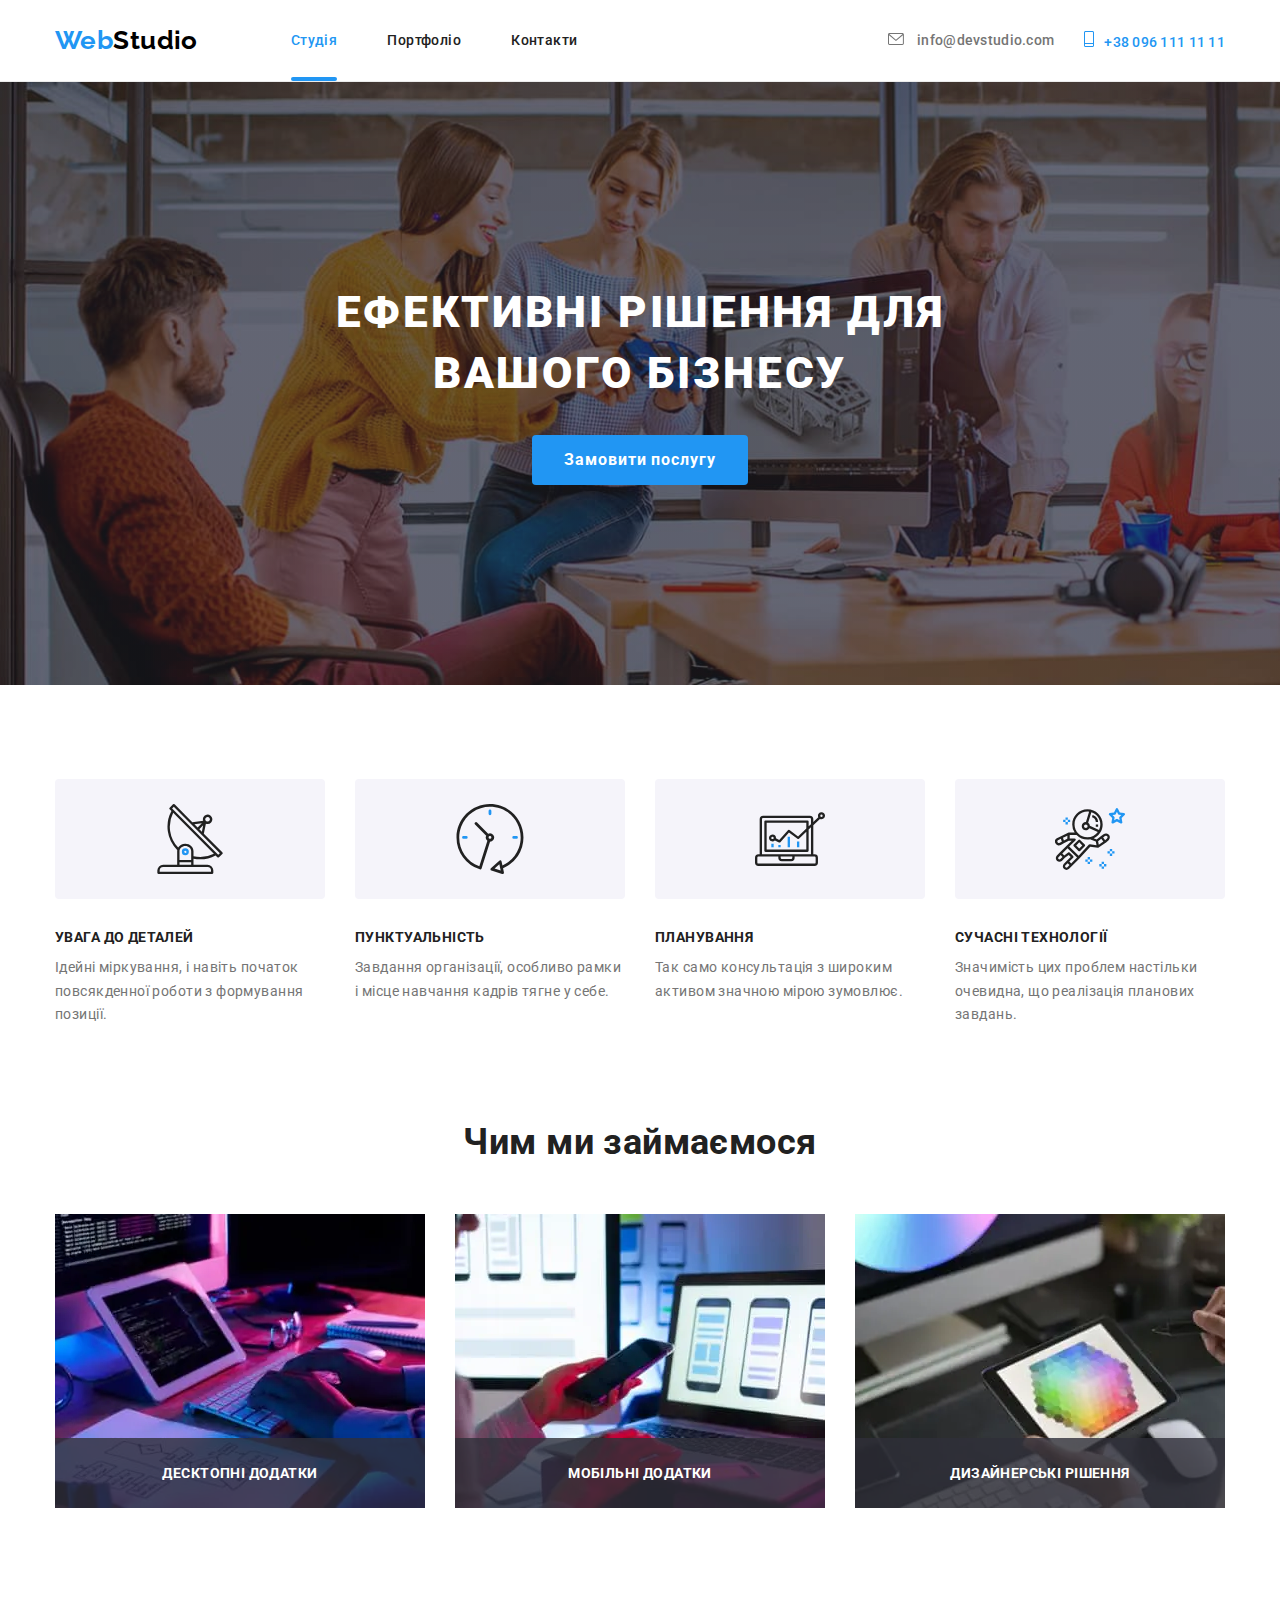
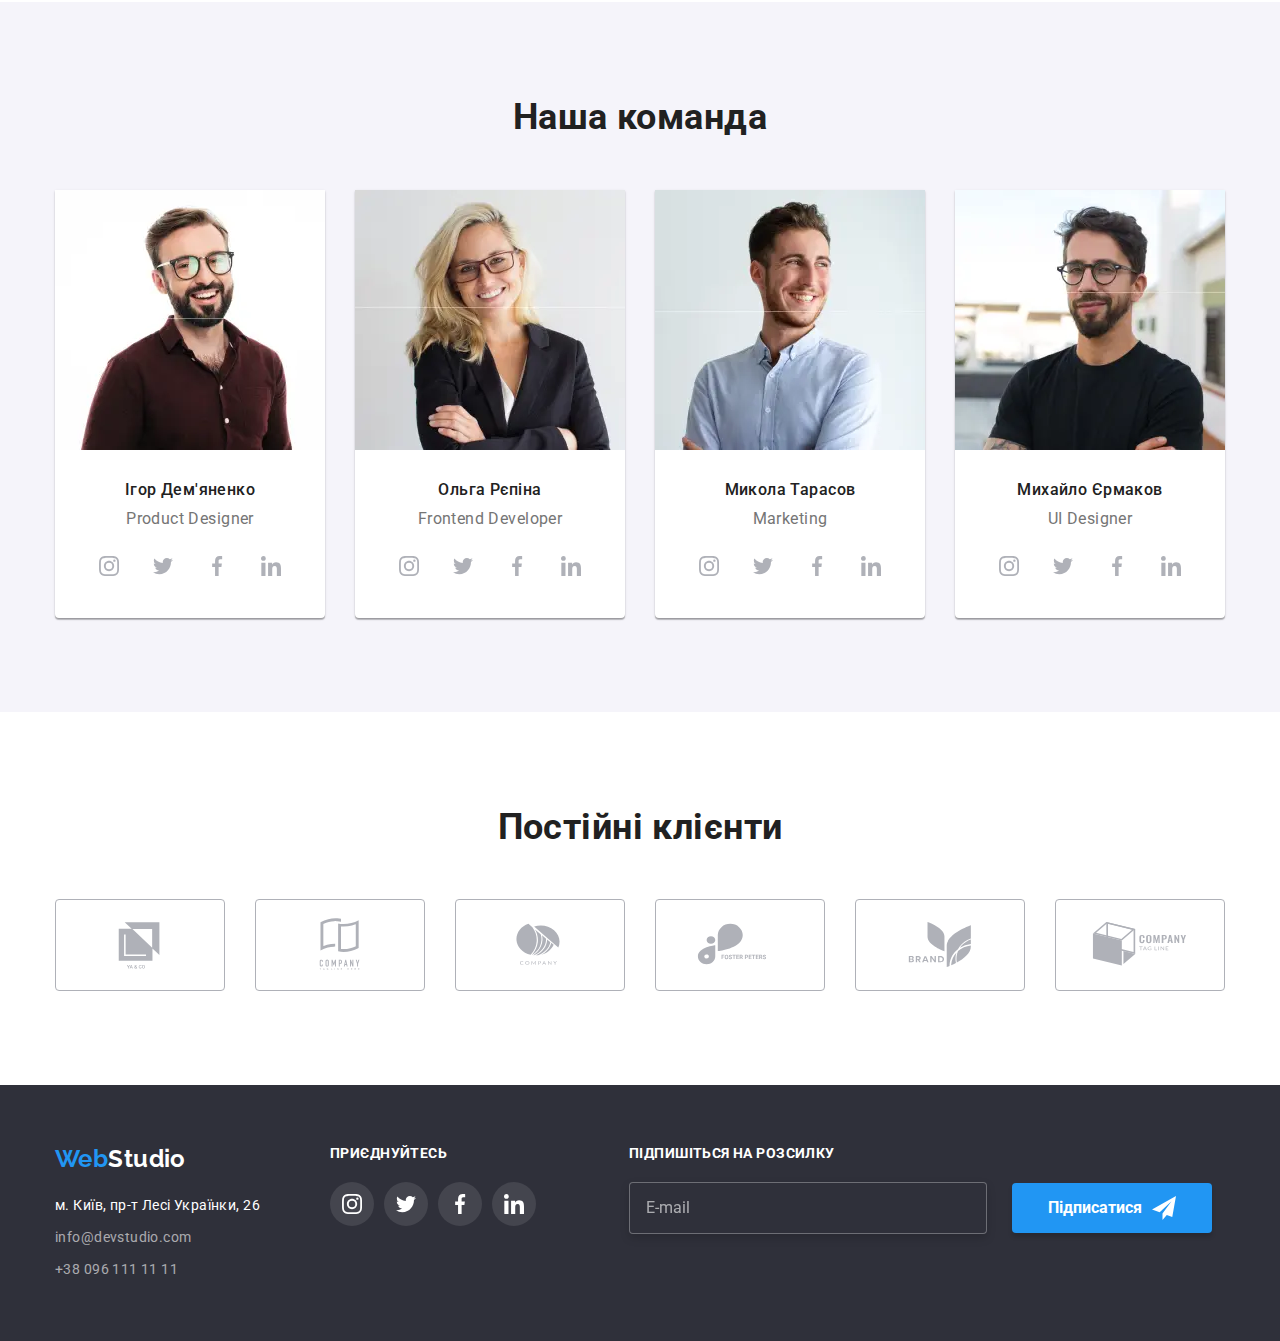
==== commit 88471633: "home-work-8" ====
--- a/index.html
+++ b/index.html
@@ -32,9 +32,9 @@
             data-menu-button
           >
             <svg
-              class="menu-button__svg"
               width="40"
               height="40"
+              class="menu-button__svg"              
               aria-label="перемикач мобільного меню"
             >
               <use
@@ -226,13 +226,9 @@
                     </svg>
                     <svg class="policy__icon-off">
                       <use href="./images/icons.svg#icon-no-check"></use>
-                    </svg>
-                    <p>Погоджуюся з розсилкою та приймаю
-                    <span
-                      ><a href="" class="policy__condition">
+                    </svg><span>Погоджуюся з розсилкою та приймаю<a href="" class="policy__condition">
                         Умови договору</a
-                      ></span
-                    ></p></label
+                      ></span></label
                   >
                 </div>
                 <div class="form__field">
@@ -306,20 +302,20 @@
                 <picture>
                 <source
                   srcset="
-                    ../images/desktop-version/web.webp 1x,
-                    ../images/desktop-version/web@2x.webp 2x
-                  "
-                  type="image/webp"
-                />
-                <source
-                  srcset="
-                    ../images/desktop-version/web.jpg 1x,
-                    ../images/desktop-version/web@2x.jpg 2x
+                    ./images/desktop-version/web.webp 1x,
+                    ./images/desktop-version/web@2x.webp 2x
+                  "
+                  type="image/webp"
+                />
+                <source
+                  srcset="
+                    ./images/desktop-version/web.jpg 1x,
+                    ./images/desktop-version/web@2x.jpg 2x
                   "
                   type="image/jpeg"
                 />
                 <img
-                  src="../images/desktop-version/web.jpg"
+                  src="./images/desktop-version/web.jpg"
                   alt="веб розробка"
                   width="370"
                 />
@@ -332,20 +328,20 @@
                 <picture>
                 <source
                   srcset="
-                    ../images/desktop-version/development.webp 1x,
-                    ../images/desktop-version/development@2x.webp 2x
-                  "
-                  type="image/webp"
-                />
-                <source
-                  srcset="
-                    ../images/desktop-version/development.jpg 1x,
-                    ../images/desktop-version/development@2x.jpg 2x
+                    ./images/desktop-version/development.webp 1x,
+                    ./images/desktop-version/development@2x.webp 2x
+                  "
+                  type="image/webp"
+                />
+                <source
+                  srcset="
+                    ./images/desktop-version/development.jpg 1x,
+                    ./images/desktop-version/development@2x.jpg 2x
                   "
                   type="image/jpeg"
                 />
                 <img
-                  src="../images/desktop-version/development.jpg"
+                  src="./images/desktop-version/development.jpg"
                   alt="розробка"
                   width="370"
                 />
@@ -358,20 +354,20 @@
                 <picture>
                 <source
                   srcset="
-                    ../images/desktop-version/design.webp 1x,
-                    ../images/desktop-version/design@2x.webp 2x
-                  "
-                  type="image/webp"
-                />
-                <source
-                  srcset="
-                    ../images/desktop-version/design.jpg 1x,
-                    ../images/desktop-version/design@2x.jpg 2x
+                    ./images/desktop-version/design.webp 1x,
+                    ./images/desktop-version/design@2x.webp 2x
+                  "
+                  type="image/webp"
+                />
+                <source
+                  srcset="
+                    ./images/desktop-version/design.jpg 1x,
+                    ./images/desktop-version/design@2x.jpg 2x
                   "
                   type="image/jpeg"
                 />
                 <img
-                  src="../images/desktop-version/design.jpg"
+                  src="./images/desktop-version/design.jpg"
                   alt="веб дизайн"
                   width="370"
                 />
@@ -390,54 +386,54 @@
               <picture>
                 <source
                   srcset="
-                    ../images/desktop-version/igor-270.webp 1x,
-                    ../images/desktop-version/igor-540.webp 2x
+                    ./images/desktop-version/igor-270.webp 1x,
+                    ./images/desktop-version/igor-540.webp 2x
                   "
                   media="(min-width:1200px)"
                   type="image/webp"
                 />
                 <source
                   srcset="
-                    ../images/desktop-version/igor-270.jpg 1x,
-                    ../images/desktop-version/igor-540.jpg 2x
+                    ./images/desktop-version/igor-270.jpg 1x,
+                    ./images/desktop-version/igor-540.jpg 2x
                   "
                   media="(min-width:1200px)"
                   type="image/jpeg"
                 />
                 <source
                   srcset="
-                    ../images/tablet-version/igor-354.webp 1x,
-                    ../images/tablet-version/igor-708.webp 2x
+                    ./images/tablet-version/igor-354.webp 1x,
+                    ./images/tablet-version/igor-708.webp 2x
                   "
                   media="(min-width:768px)"
                   type="image/webp"
                 />
                 <source
                   srcset="
-                    ../images/tablet-version/igor-354.jpg 1x,
-                    ../images/tablet-version/igor-708.jpg 2x
+                    ./images/tablet-version/igor-354.jpg 1x,
+                    ./images/tablet-version/igor-708.jpg 2x
                   "
                   media="(min-width:768px)"
                   type="image/jpeg"
                 />
                 <source
                   srcset="
-                    ../images/mobile-version/igor-450.webp 1x,
-                    ../images/mobile-version/igor-900.webp 2x
+                    ./images/mobile-version/igor-450.webp 1x,
+                    ./images/mobile-version/igor-900.webp 2x
                   "
                   media="(max-width:767px)"
                   type="image/webp"
                 />
                 <source
                   srcset="
-                    ../images/mobile-version/igor-450.jpg 1x,
-                    ../images/mobile-version/igor-900.jpg 2x
+                    ./images/mobile-version/igor-450.jpg 1x,
+                    ./images/mobile-version/igor-900.jpg 2x
                   "
                   media="(max-width:767px)"
                   type="image/jpeg"
                 />
                 <img
-                  src="../images/mobile-version/igor-450.jpg"
+                  src="./images/mobile-version/igor-450.jpg"
                   alt="Ігор Дем'яненко"
                 />
               </picture>
@@ -500,54 +496,54 @@
               <picture>
                 <source
                   srcset="
-                    ../images/desktop-version/olga-270.webp 1x,
-                    ../images/desktop-version/olga-540.webp 2x
+                    ./images/desktop-version/olga-270.webp 1x,
+                    ./images/desktop-version/olga-540.webp 2x
                   "
                   media="(min-width:1200px)"
                   type="image/webp"
                 />
                 <source
                   srcset="
-                    ../images/desktop-version/olga-270.jpg 1x,
-                    ../images/desktop-version/olga-540.jpg 2x
+                    ./images/desktop-version/olga-270.jpg 1x,
+                    ./images/desktop-version/olga-540.jpg 2x
                   "
                   media="(min-width:1200px)"
                   type="image/jpeg"
                 />
                 <source
                   srcset="
-                    ../images/tablet-version/olga-354.webp 1x,
-                    ../images/tablet-version/olga-708.webp 2x
+                    ./images/tablet-version/olga-354.webp 1x,
+                    ./images/tablet-version/olga-708.webp 2x
                   "
                   media="(min-width:768px)"
                   type="image/webp"
                 />
                 <source
                   srcset="
-                    ../images/tablet-version/olga-354.jpg 1x,
-                    ../images/tablet-version/olga-708.jpg 2x
+                    ./images/tablet-version/olga-354.jpg 1x,
+                    ./images/tablet-version/olga-708.jpg 2x
                   "
                   media="(min-width:768px)"
                   type="image/jpeg"
                 />
                 <source
                   srcset="
-                    ../images/mobile-version/olga-450.webp 1x,
-                    ../images/mobile-version/olga-900.webp 2x
+                    ./images/mobile-version/olga-450.webp 1x,
+                    ./images/mobile-version/olga-900.webp 2x
                   "
                   media="(max-width:767px)"
                   type="image/webp"
                 />
                 <source
                   srcset="
-                    ../images/mobile-version/olga-450.jpg 1x,
-                    ../images/mobile-version/olga-900.jpg 2x
+                    ./images/mobile-version/olga-450.jpg 1x,
+                    ./images/mobile-version/olga-900.jpg 2x
                   "
                   media="(max-width:767px)"
                   type="image/jpeg"
                 />
                 <img
-                  src="../images/mobile-version/olga-450.jpg"
+                  src="./images/mobile-version/olga-450.jpg"
                   alt="Ольга Рєпіна"
                 />
               </picture>
@@ -610,54 +606,54 @@
               <picture>
                 <source
                   srcset="
-                    ../images/desktop-version/mikola-270.webp 1x,
-                    ../images/desktop-version/mikola-540.webp 2x
+                    ./images/desktop-version/mikola-270.webp 1x,
+                    ./images/desktop-version/mikola-540.webp 2x
                   "
                   media="(min-width:1200px)"
                   type="image/webp"
                 />
                 <source
                   srcset="
-                    ../images/desktop-version/mikola-270.jpg 1x,
-                    ../images/desktop-version/mikola-540.jpg 2x
+                    ./images/desktop-version/mikola-270.jpg 1x,
+                    ./images/desktop-version/mikola-540.jpg 2x
                   "
                   media="(min-width:1200px)"
                   type="image/jpeg"
                 />
                 <source
                   srcset="
-                    ../images/tablet-version/mikola-354.webp 1x,
-                    ../images/tablet-version/mikola-708.webp 2x
+                    ./images/tablet-version/mikola-354.webp 1x,
+                    ./images/tablet-version/mikola-708.webp 2x
                   "
                   media="(min-width:768px)"
                   type="image/webp"
                 />
                 <source
                   srcset="
-                    ../images/tablet-version/mikola-354.jpg 1x,
-                    ../images/tablet-version/mikola-708.jpg 2x
+                    ./images/tablet-version/mikola-354.jpg 1x,
+                    ./images/tablet-version/mikola-708.jpg 2x
                   "
                   media="(min-width:768px)"
                   type="image/jpeg"
                 />
                 <source
                   srcset="
-                    ../images/mobile-version/mikola-450.webp 1x,
-                    ../images/mobile-version/mikola-900.webp 2x
+                    ./images/mobile-version/mikola-450.webp 1x,
+                    ./images/mobile-version/mikola-900.webp 2x
                   "
                   media="(max-width:767px)"
                   type="image/webp"
                 />
                 <source
                   srcset="
-                    ../images/mobile-version/mikola-450.jpg 1x,
-                    ../images/mobile-version/mikola-900.jpg 2x
+                    ./images/mobile-version/mikola-450.jpg 1x,
+                    ./images/mobile-version/mikola-900.jpg 2x
                   "
                   media="(max-width:767px)"
                   type="image/jpeg"
                 />
                 <img
-                  src="../images/mobile-version/mikola-450.jpg"
+                  src="./images/mobile-version/mikola-450.jpg"
                   alt="Микола Тарасов"
                 />
               </picture>
@@ -720,54 +716,54 @@
               <picture>
                 <source
                   srcset="
-                    ../images/desktop-version/micha-270.webp 1x,
-                    ../images/desktop-version/micha-540.webp 2x
+                    ./images/desktop-version/micha-270.webp 1x,
+                    ./images/desktop-version/micha-540.webp 2x
                   "
                   media="(min-width:1200px)"
                   type="image/webp"
                 />
                 <source
                   srcset="
-                    ../images/desktop-version/micha-270.jpg 1x,
-                    ../images/desktop-version/micha-540.jpg 2x
+                    ./images/desktop-version/micha-270.jpg 1x,
+                    ./images/desktop-version/micha-540.jpg 2x
                   "
                   media="(min-width:1200px)"
                   type="image/jpeg"
                 />
                 <source
                   srcset="
-                    ../images/tablet-version/micha-354.webp 1x,
-                    ../images/tablet-version/micha-708.webp 2x
+                    ./images/tablet-version/micha-354.webp 1x,
+                    ./images/tablet-version/micha-708.webp 2x
                   "
                   media="(min-width:768px)"
                   type="image/webp"
                 />
                 <source
                   srcset="
-                    ../images/tablet-version/micha-354.jpg 1x,
-                    ../images/tablet-version/micha-708.jpg 2x
+                    ./images/tablet-version/micha-354.jpg 1x,
+                    ./images/tablet-version/micha-708.jpg 2x
                   "
                   media="(min-width:768px)"
                   type="image/jpeg"
                 />
                 <source
                   srcset="
-                    ../images/mobile-version/micha-450.webp 1x,
-                    ../images/mobile-version/micha-900.webp 2x
+                    ./images/mobile-version/micha-450.webp 1x,
+                    ./images/mobile-version/micha-900.webp 2x
                   "
                   media="(max-width:767px)"
                   type="image/webp"
                 />
                 <source
                   srcset="
-                    ../images/mobile-version/micha-450.jpg 1x,
-                    ../images/mobile-version/micha-900.jpg 2x
+                    ./images/mobile-version/micha-450.jpg 1x,
+                    ./images/mobile-version/micha-900.jpg 2x
                   "
                   media="(max-width:767px)"
                   type="image/jpeg"
                 />
                 <img
-                  src="../images/mobile-version/micha-450.jpg"
+                  src="./images/mobile-version/micha-450.jpg"
                   alt="Михайло Єрмаков"
                 />
               </picture>
--- a/css/main.min.css
+++ b/css/main.min.css
@@ -1 +1 @@
-a{text-decoration:none}h1,h2,h3,h4,h5,h6{margin:0}img{display:block;max-width:100%;height:auto}.section__title--none{position:absolute;width:1px;height:1px;margin:-1px;border:0;padding:0;clip:rect(0 0 0 0);overflow:hidden}ul{margin:0;padding:0;list-style:none}.body{font-family:"Roboto",sans-serif;font-size:14px;line-height:1.2;letter-spacing:.03em;color:#757575;background-color:#fff}.body.modal-open{overflow:hidden}.container{padding:0 15px;margin-left:auto;margin-right:auto}.container--header{display:-webkit-box;display:-ms-flexbox;display:flex;-webkit-box-align:center;-ms-flex-align:center;align-items:center;min-height:60px}@media screen and (max-width: 767px){.container--header{-webkit-box-pack:justify;-ms-flex-pack:justify;justify-content:space-between}}@media screen and (min-width: 480px){.container{width:480px}}@media screen and (min-width: 768px){.container{width:768px;min-height:80px}}@media screen and (min-width: 1200px){.container{width:1200px}.container--footer{display:-webkit-box;display:-ms-flexbox;display:flex}}.mobile-menu__container{position:relative;padding-top:48px;padding-right:0;padding-bottom:48px;padding-left:40px}.header{position:relative;border-bottom:1px solid #ececec}.logo{font-family:"Raleway",sans-serif;font-weight:700;font-size:24px}.logo--header{display:block;color:#000}@media screen and (min-width: 768px){.logo--header{margin-right:88px}}@media screen and (min-width: 1200px){.logo--header{margin-right:93px;font-size:26px}}.logo--footer{display:inline-block;margin-bottom:20px;width:100%;color:#fff}@media screen and (max-width: 1199px){.logo--footer{text-align:center}}.logo__web{color:#2196f3}.backdrop{position:fixed;top:0;left:0;z-index:5;width:100%;height:100%;opacity:1;background-color:rgba(0,0,0,.2);-webkit-transition:opacity 250ms cubic-bezier(0.4, 0, 0.2, 1);transition:opacity 250ms cubic-bezier(0.4, 0, 0.2, 1);padding:93px 15px;overflow-y:scroll}.backdrop.is-hidden{opacity:0;pointer-events:none}.backdrop.is-hidden .modal{-webkit-transform:translate(-50%, -50%) scale(0);transform:translate(-50%, -50%) scale(0)}.modal{position:relative;padding:40px;min-height:609px;-webkit-box-shadow:0px 1px 3px rgba(0,0,0,.12),0px 1px 1px rgba(0,0,0,.14),0px 2px 1px rgba(0,0,0,.2);box-shadow:0px 1px 3px rgba(0,0,0,.12),0px 1px 1px rgba(0,0,0,.14),0px 2px 1px rgba(0,0,0,.2);border-radius:4px;background-color:#fff}@media screen and (max-width: 479px){.modal{max-width:450px}}@media screen and (min-width: 480px){.modal{width:450px;position:absolute;top:70%;left:50%;-webkit-transform:translate(-50%, -50%) scale(1);transform:translate(-50%, -50%) scale(1);-webkit-transition:-webkit-transform 250ms cubic-bezier(0.4, 0, 0.2, 1);transition:-webkit-transform 250ms cubic-bezier(0.4, 0, 0.2, 1);transition:transform 250ms cubic-bezier(0.4, 0, 0.2, 1);transition:transform 250ms cubic-bezier(0.4, 0, 0.2, 1), -webkit-transform 250ms cubic-bezier(0.4, 0, 0.2, 1)}}@media screen and (min-width: 1200px){.modal{width:528px;min-height:581px;top:50%}}.modal__close{position:absolute;display:-webkit-box;display:-ms-flexbox;display:flex;-webkit-box-pack:center;-ms-flex-pack:center;justify-content:center;-webkit-box-align:center;-ms-flex-align:center;align-items:center;right:8px;top:8px;padding:0;z-index:9;width:30px;height:30px;cursor:pointer;border:1px solid rgba(0,0,0,.1);border-radius:50%;background-color:#fff}@media screen and (min-width: 1200px){.modal__close{left:490px}}.modal__close-icon{width:18px;height:18px;fill:#000;-webkit-transition:fill 250ms cubic-bezier(0.4, 0, 0.2, 1);transition:fill 250ms cubic-bezier(0.4, 0, 0.2, 1)}.modal__close:hover .modal__close-icon{fill:#2196f3}.contact{display:-webkit-box;display:-ms-flexbox;display:flex}@media screen and (max-width: 767px){.contact{margin-top:auto}}@media screen and (max-width: 767px){.contact-header{display:-webkit-box;display:-ms-flexbox;display:flex;-webkit-box-orient:vertical;-webkit-box-direction:reverse;-ms-flex-direction:column-reverse;flex-direction:column-reverse}}@media screen and (min-width: 768px){.contact-header{display:-webkit-box;display:-ms-flexbox;display:flex;-webkit-box-orient:vertical;-webkit-box-direction:normal;-ms-flex-direction:column;flex-direction:column;-webkit-box-pack:center;-ms-flex-pack:center;justify-content:center}.contact-header :not(:last-child){margin-bottom:10px}}@media screen and (min-width: 768px)and (max-width: 1199px){.contact-header{margin-left:90px}}@media screen and (min-width: 1200px){.contact-header{-webkit-box-orient:horizontal;-webkit-box-direction:normal;-ms-flex-direction:row;flex-direction:row;-webkit-box-align:center;-ms-flex-align:center;align-items:center}}@media screen and (max-width: 767px){.contact-header__item:not(:last-child){margin-top:32px}}@media screen and (min-width: 768px){.contact-header__item{min-height:14px}}@media screen and (min-width: 1200px){.contact-header__item{min-height:16px}.contact-header__item:not(:last-child){margin-right:30px;margin-bottom:0}}.contact-header__icon{fill:currentColor;-webkit-transition:fill 250ms cubic-bezier(0.4, 0, 0.2, 1);transition:fill 250ms cubic-bezier(0.4, 0, 0.2, 1)}@media screen and (max-width: 767px){.contact-header__icon{display:none}}@media screen and (min-width: 768px){.contact-header__icon{margin-right:8px}.contact-header__icon--mail{width:14px;height:10px}.contact-header__icon--tel{width:10px;height:14px}}@media screen and (min-width: 1200px){.contact-header__icon{margin-right:10px}.contact-header__icon--mail{width:16px;height:12px}.contact-header__icon--tel{width:10px;height:16px}}.contact-header__icon:hover,.contact-header__icon:focus{fill:#2196f3}.contact-header__link{width:100%;font-weight:500;color:currentColor;-webkit-transition:color 250ms cubic-bezier(0.4, 0, 0.2, 1);transition:color 250ms cubic-bezier(0.4, 0, 0.2, 1)}@media screen and (min-width: 768px){.contact-header__link{font-weight:500;font-size:12px;line-height:1.2;letter-spacing:.02em}}@media screen and (min-width: 1200px){.contact-header__link{font-size:14px}}.contact-header__link:hover,.contact-header__link:focus{color:#2196f3}@media screen and (max-width: 767px){.contact-header__link--phone{font-weight:500;font-size:34px;line-height:1.2;letter-spacing:.02em;color:#2196f3}}@media screen and (max-width: 767px){.contact-header__link--mail{font-weight:500;font-size:24px;line-height:1.2;letter-spacing:.02em;color:#757575}}.social-header{margin-top:64px}.social-header__item:not(:last-child){margin-right:10px;padding-right:10px;border-right:1px solid #2196f3}.social-header__link{font-weight:500;font-size:18px;line-height:1.2;letter-spacing:.02em;text-transform:capitalize;color:#2196f3}@media screen and (min-width: 768px){.social-header{display:none}}.social-header__list{display:-webkit-box;display:-ms-flexbox;display:flex;-ms-flex-wrap:wrap;flex-wrap:wrap;row-gap:10px}@media screen and (min-width: 1200px){.navigation{width:100%}}@media screen and (min-width: 768px){.main-nav{display:-webkit-box;display:-ms-flexbox;display:flex}}.menu-button__svg{z-index:5}.menu-button{display:-webkit-inline-box;display:-ms-inline-flexbox;display:inline-flex;margin:0;padding:0;border:none;line-height:0;background-color:#fff;cursor:pointer}@media screen and (min-width: 768px){.menu-button{display:none}}.menu-button:hover .menu-button__svg{fill:#2196f3}.menu-button .icon-cross{display:none}.menu-button.is-open .icon-cross{display:block}.menu-button.is-open .icon-menu{display:none}.mobile-menu{position:absolute;top:0;left:0;width:100%;height:100%;overflow:auto;background-color:#fff;-webkit-box-shadow:0px 4px 8px rgba(0,0,0,.04),0px 2px 4px rgba(0,0,0,.08),0px 1px 3px rgba(0,0,0,.16);box-shadow:0px 4px 8px rgba(0,0,0,.04),0px 2px 4px rgba(0,0,0,.08),0px 1px 3px rgba(0,0,0,.16)}.mobile-menu__close-btn{background-color:rgba(0,0,0,0);border:none;padding:0;line-height:0;position:absolute;top:10px;right:15px;cursor:pointer}.mobile-menu__close-icon{fill:#000;-webkit-transition:fill 250ms cubic-bezier(0.4, 0, 0.2, 1);transition:fill 250ms cubic-bezier(0.4, 0, 0.2, 1)}.mobile-menu__close-btn:hover .mobile-menu__close-icon,.mobile-menu__close-btn:focus .mobile-menu__close-icon{fill:#2196f3}.menu-button.is-open .menu{display:none}@media screen and (max-width: 767px){.menu{display:none;width:100%;min-height:100vh;position:absolute;top:0;left:0;padding-left:40px;padding-top:48px;padding-bottom:48px;background-color:#fff}.menu.is-open{display:-webkit-box;display:-ms-flexbox;display:flex;-webkit-box-orient:vertical;-webkit-box-direction:normal;-ms-flex-direction:column;flex-direction:column;z-index:4;overflow:auto}}@media screen and (min-width: 768px){.menu{display:-webkit-box;display:-ms-flexbox;display:flex}}@media screen and (min-width: 1200px){.menu{-webkit-box-pack:justify;-ms-flex-pack:justify;justify-content:space-between}}@media screen and (max-width: 767px){.menu__item:not(:last-child){margin-bottom:32px}}.menu__link{-webkit-transition:color 250ms cubic-bezier(0.4, 0, 0.2, 1);transition:color 250ms cubic-bezier(0.4, 0, 0.2, 1)}@media screen and (max-width: 767px){.menu__link{font-weight:500;font-size:40px;line-height:1.2;color:#212121}}@media screen and (min-width: 768px){.menu__link{position:relative;display:block;padding-top:32px;padding-bottom:32px;font-weight:500;color:#212121}.menu__link--current::after{content:"";position:absolute;left:0;bottom:0;display:inline-block;width:100%;height:4px;border-radius:2px;background-color:#2196f3}}.menu__link:hover,.menu__link:focus{color:#2196f3}.menu__link--current{color:#2196f3}@media screen and (min-width: 768px){.menu__item+.menu__item{margin-left:50px}}.hero{display:-webkit-box;display:-ms-flexbox;display:flex;margin-left:auto;margin-right:auto;padding-top:118px;padding-bottom:118px;min-height:400px;background-color:#c4c4c4;background-image:-webkit-gradient(linear, left top, right top, from(rgba(47, 48, 58, 0.4)), to(rgba(47, 48, 58, 0.4))),url(../images/mobile-version/header-mobile.jpg);background-image:linear-gradient(to right, rgba(47, 48, 58, 0.4), rgba(47, 48, 58, 0.4)),url(../images/mobile-version/header-mobile.jpg);background-size:cover}@media(min-device-pixel-ratio: 2),(-webkit-min-device-pixel-ratio: 2),(min-resolution: 192dpi),(min-resolution: 2dppx){.hero{background-color:#c4c4c4;background-image:-webkit-gradient(linear, left top, right top, from(rgba(47, 48, 58, 0.4)), to(rgba(47, 48, 58, 0.4))),url(../images/mobile-version/header-mobile@2x.jpg);background-image:linear-gradient(to right, rgba(47, 48, 58, 0.4), rgba(47, 48, 58, 0.4)),url(../images/mobile-version/header-mobile@2x.jpg)}}@media screen and (min-width: 768px){.hero{background-image:-webkit-gradient(linear, left top, right top, from(rgba(47, 48, 58, 0.4)), to(rgba(47, 48, 58, 0.4))),url(../images/tablet-version/header-tablet.jpg);background-image:linear-gradient(to right, rgba(47, 48, 58, 0.4), rgba(47, 48, 58, 0.4)),url(../images/tablet-version/header-tablet.jpg)}}@media screen and (min-width: 768px)and (min-device-pixel-ratio: 2),screen and (min-width: 768px)and (-webkit-min-device-pixel-ratio: 2),screen and (min-width: 768px)and (min-resolution: 192dpi),screen and (min-width: 768px)and (min-resolution: 2dppx){.hero{background-color:#c4c4c4;background-image:-webkit-gradient(linear, left top, right top, from(rgba(47, 48, 58, 0.4)), to(rgba(47, 48, 58, 0.4))),url(../images/tablet-version/header-tablet@2x.jpg);background-image:linear-gradient(to right, rgba(47, 48, 58, 0.4), rgba(47, 48, 58, 0.4)),url(../images/tablet-version/header-tablet@2x.jpg)}}@media screen and (min-width: 1200px){.hero{max-width:1600px;padding-top:200px;padding-bottom:200px;min-height:600px;background-image:-webkit-gradient(linear, left top, right top, from(rgba(47, 48, 58, 0.4)), to(rgba(47, 48, 58, 0.4))),url(../images/desktop-version/fon-hero.jpg);background-image:linear-gradient(to right, rgba(47, 48, 58, 0.4), rgba(47, 48, 58, 0.4)),url(../images/desktop-version/fon-hero.jpg)}}@media screen and (min-width: 1200px)and (min-device-pixel-ratio: 2),screen and (min-width: 1200px)and (-webkit-min-device-pixel-ratio: 2),screen and (min-width: 1200px)and (min-resolution: 192dpi),screen and (min-width: 1200px)and (min-resolution: 2dppx){.hero{background-color:#c4c4c4;background-image:-webkit-gradient(linear, left top, right top, from(rgba(47, 48, 58, 0.4)), to(rgba(47, 48, 58, 0.4))),url(../images/desktop-version/fon-hero@2x.jpg);background-image:linear-gradient(to right, rgba(47, 48, 58, 0.4), rgba(47, 48, 58, 0.4)),url(../images/desktop-version/fon-hero@2x.jpg)}}.hero__title{margin-left:auto;margin-right:auto;font-weight:900;color:#fff;text-align:center;text-transform:uppercase;letter-spacing:.06em}@media screen and (min-width: 480px){.hero__title{width:360px;font-size:26px;line-height:1.6}}@media screen and (min-width: 1200px){.hero__title{width:696px;font-size:44px;line-height:1.4}}.hero__button{display:block;min-width:216px;height:50px;margin-top:30px;margin-left:auto;margin-right:auto;padding:0;border-radius:4px;border:none;cursor:pointer;font-weight:700;font-size:16px;line-height:1.9;letter-spacing:.06em;text-align:center;color:#fff;background-color:#2196f3}.hero__button:hover,.hero__button:focus{width:216px;height:50px;margin-left:auto;margin-right:auto;margin-top:30px}textarea{resize:none}.form__title{margin:0;margin-bottom:12px;padding:0;text-align:center;font-weight:700;font-size:20px;line-height:1.5;color:#212121}@media screen and (max-width: 1199px){.form__title{max-width:370px}}@media screen and (min-width: 1200px){.form__title{width:448px}}.form__field{position:relative;display:-webkit-box;display:-ms-flexbox;display:flex;-webkit-box-orient:vertical;-webkit-box-direction:normal;-ms-flex-direction:column;flex-direction:column;font-size:12px;line-height:1.16;letter-spacing:.01em}.form__label{margin-bottom:4px}.input{position:relative}.input__field{width:100%;min-height:40px;margin-bottom:10px;padding:0;padding-left:42px;border-radius:4px;border:1px solid rgba(33,33,33,.2);font-size:16px;line-height:0;-webkit-transition:border 250ms cubic-bezier(0.4, 0, 0.2, 1);transition:border 250ms cubic-bezier(0.4, 0, 0.2, 1)}.input__field:hover,.input__field:focus{border-color:#2196f3}.input__icon:hover .input__field{border-color:#2196f3}.input__icon{position:absolute;top:11px;left:15px;width:18px;height:18px;fill:#212121;-webkit-transition:fill 250ms cubic-bezier(0.4, 0, 0.2, 1);transition:fill 250ms cubic-bezier(0.4, 0, 0.2, 1)}.input__icon:hover{fill:#2196f3}.input__field:hover+.input__icon,.input__field:focus+.input__icon{fill:#2196f3}.input:-moz-placeholder-shown+.input__icon{fill:#212121}.input:-ms-input-placeholder+.input__icon{fill:#212121}.input:placeholder-shown+.input__icon{fill:#212121}.input:not(:-moz-placeholder-shown)+.input__icon{fill:#2196f3}.input:not(:-ms-input-placeholder)+.input__icon{fill:#2196f3}.input:not(:placeholder-shown)+.input__icon{fill:#2196f3}.form__coment{height:120px;padding:12px 16px;border-radius:4px;border:1px solid rgba(33,33,33,.2);font-size:16px;line-height:1.17;letter-spacing:.03em;-webkit-transition:border 250ms cubic-bezier(0.4, 0, 0.2, 1);transition:border 250ms cubic-bezier(0.4, 0, 0.2, 1)}.form__coment:hover,.form__coment:focus{border-color:#2196f3}.form__coment::-webkit-input-placeholder{color:rgba(117,117,117,.5);font-size:12px;line-height:1.17;letter-spacing:.01em}.form__coment::-moz-placeholder{color:rgba(117,117,117,.5);font-size:12px;line-height:1.17;letter-spacing:.01em}.form__coment:-ms-input-placeholder{color:rgba(117,117,117,.5);font-size:12px;line-height:1.17;letter-spacing:.01em}.form__coment::-ms-input-placeholder{color:rgba(117,117,117,.5);font-size:12px;line-height:1.17;letter-spacing:.01em}.form__coment::placeholder{color:rgba(117,117,117,.5);font-size:12px;line-height:1.17;letter-spacing:.01em}.policy{position:relative;display:-webkit-box;display:-ms-flexbox;display:flex;-webkit-box-orient:horizontal;-webkit-box-direction:normal;-ms-flex-direction:row;flex-direction:row;-webkit-box-pack:start;-ms-flex-pack:start;justify-content:flex-start;-webkit-box-align:center;-ms-flex-align:center;align-items:center;margin-left:auto;margin-right:auto;margin-top:20px;margin-bottom:30px;font-size:12px;line-height:1.2;letter-spacing:.03em}@media screen and (min-width: 1200px){.policy{width:425px;font-size:14px;line-height:1.7}}.policy__check{position:absolute;-webkit-appearance:none;-moz-appearance:none;appearance:none}.policy__icon-off{max-width:16px;max-height:15px;margin-right:9px;opacity:1}.policy__icon-on{position:absolute;width:16px;height:15px;top:50%;-webkit-transform:translateY(-50%);transform:translateY(-50%);opacity:0}.policy__check:checked+.policy__icon-on{opacity:1}.policy__condition{text-decoration:underline;color:#2196f3}.form__button{margin-left:auto;margin-right:auto;width:200px;height:50px;border:none;border-radius:4px;font-weight:700;font-size:16px;line-height:1.9;letter-spacing:.06em;color:#fff;background-color:#2196f3}.section{margin-left:auto;margin-right:auto;padding-top:60px;padding-bottom:60px}@media screen and (min-width: 1200px){.section{padding-top:94px;padding-bottom:94px}.section--plus{padding-bottom:0}}.section__title{font-weight:700;font-size:28px;line-height:1.2;text-align:center;margin-top:0;margin-bottom:30px;color:#212121}@media screen and (min-width: 1200px){.section__title{font-size:36px;margin-bottom:50px}}@media screen and (min-width: 768px)and (max-width: 1199px){.pluses{display:-webkit-box;display:-ms-flexbox;display:flex;-ms-flex-wrap:wrap;flex-wrap:wrap;gap:30px}}@media screen and (min-width: 1200px){.pluses{display:-webkit-box;display:-ms-flexbox;display:flex;-webkit-box-pack:center;-ms-flex-pack:center;justify-content:center}}@media screen and (min-width: 768px)and (max-width: 1199px){.pluses__item{width:calc((100% - 30px)/2)}}@media screen and (min-width: 1200px){.pluses__item{width:270px}.pluses__item+.pluses__item{margin-left:30px}}.pluses-box{min-height:120px;margin-bottom:30px;display:-webkit-box;display:-ms-flexbox;display:flex;-webkit-box-pack:center;-ms-flex-pack:center;justify-content:center;-webkit-box-align:center;-ms-flex-align:center;align-items:center;background-color:#f5f4fa;border-radius:4px}@media screen and (max-width: 767px){.pluses-box{margin-top:30px}}.pluses-box__icon{width:70px;height:70px}.pluses__title{margin-top:0;margin-bottom:0;font-weight:700;font-size:14px;text-transform:uppercase;color:#212121}@media screen and (max-width: 767px){.pluses__title{text-align:center}}.pluses__text{margin-top:10px;margin-bottom:0;line-height:1.7}@media screen and (max-width: 1199px){.section--projects{display:none}}.projects{display:-webkit-box;display:-ms-flexbox;display:flex;-webkit-box-pack:center;-ms-flex-pack:center;justify-content:center}.projekts__employment{position:relative}.projekts__employment+.projekts__employment{margin-left:30px}.projects__image{position:relative}.projects__image::before{content:"";display:inline-block;position:absolute;width:100%;min-height:70px;bottom:0;background-color:rgba(47,48,58,.8)}.projekts__text{position:absolute;width:100%;min-height:70px;display:-webkit-box;display:-ms-flexbox;display:flex;-webkit-box-pack:center;-ms-flex-pack:center;justify-content:center;-webkit-box-align:center;-ms-flex-align:center;align-items:center;margin:0;padding:0;bottom:0;font-weight:700;color:#fff;text-transform:uppercase;text-align:center}.section--team{background-color:#f5f4fa}@media screen and (min-width: 768px)and (max-width: 1199px){.team{display:-webkit-box;display:-ms-flexbox;display:flex;-ms-flex-wrap:wrap;flex-wrap:wrap;gap:30px}}@media screen and (min-width: 1200px){.team{display:-webkit-box;display:-ms-flexbox;display:flex;-webkit-box-pack:center;-ms-flex-pack:center;justify-content:center}}.team__box{background-color:#fff;-webkit-box-shadow:0px 1px 3px rgba(0,0,0,.12),0px 1px 1px rgba(0,0,0,.14),0px 2px 1px rgba(0,0,0,.2);box-shadow:0px 1px 3px rgba(0,0,0,.12),0px 1px 1px rgba(0,0,0,.14),0px 2px 1px rgba(0,0,0,.2);border-radius:0px 0px 4px 4px}@media screen and (max-width: 767px)and (max-width: 1199px){.team__box:not(:last-child){margin-bottom:30px}}@media screen and (min-width: 768px){.team__box{width:calc((100% - 30px)/2)}}@media screen and (min-width: 1200px){.team__box+.team__box{margin-left:30px}}.team__list{padding-top:30px;padding-bottom:24px}@media screen and (min-width: 1200px){.team__list{padding-bottom:30px}}.team__name{margin-bottom:0;font-weight:500;font-size:16px;text-align:center;color:#212121}.team__job{margin-top:10px;margin-bottom:16px;font-weight:400;font-size:16px;text-align:center}.photo{height:460px;width:100%;-o-object-fit:cover;object-fit:cover}@media screen and (min-width: 768px){.photo{height:374px}}@media screen and (min-width: 1200px){.photo{height:260px}}.social{display:-webkit-box;display:-ms-flexbox;display:flex;-webkit-box-pack:center;-ms-flex-pack:center;justify-content:center}.social__item{width:44px;height:44px;background-color:#fff}.social__item:not(:last-child){margin-right:10px}.social__link{display:-webkit-box;display:-ms-flexbox;display:flex;width:100%;height:100%;-webkit-box-pack:center;-ms-flex-pack:center;justify-content:center;-webkit-box-align:center;-ms-flex-align:center;align-items:center;border-radius:50%;color:#afb1b8;-webkit-transition:color 250ms cubic-bezier(0.4, 0, 0.2, 1),background-color 250ms cubic-bezier(0.4, 0, 0.2, 1);transition:color 250ms cubic-bezier(0.4, 0, 0.2, 1),background-color 250ms cubic-bezier(0.4, 0, 0.2, 1)}.social__link:not(:last-child){margin-right:10px}.social__link:hover,.social__link:focus{color:#fff;background-color:#2196f3}.social__icon{width:20px;height:20px;fill:currentColor;-webkit-transition:fill 250ms cubic-bezier(0.4, 0, 0.2, 1);transition:fill 250ms cubic-bezier(0.4, 0, 0.2, 1)}.social__icon:hover,.social__icon:focus{fill:currentColor}.social-footer__join{margin-top:0;margin-bottom:20px;font-weight:700;text-transform:uppercase;color:#fff}@media screen and (max-width: 767px){.social-footer{margin-top:60px}}@media screen and (max-width: 1199px){.social-footer{text-align:center}}@media screen and (min-width: 1200px){.social-footer{margin-left:70px}}.social--footer{display:-webkit-box;display:-ms-flexbox;display:flex;-webkit-box-pack:center;-ms-flex-pack:center;justify-content:center}.social__item--footer{width:44px;height:44px;margin-bottom:0;border-radius:50%;background-color:rgba(255,255,255,.1)}.social__item--footer:not(:last-child){margin-right:10px}.social__icon--footer{fill:#fff}.clients{display:-webkit-box;display:-ms-flexbox;display:flex}@media screen and (max-width: 1199px){.clients{-ms-flex-wrap:wrap;flex-wrap:wrap;gap:30px}}@media screen and (max-width: 1199px)and (min-width: 1200px){.clients{-webkit-box-pack:center;-ms-flex-pack:center;justify-content:center}}.clients__list{height:92px}@media screen and (max-width: 767px){.clients__list{-ms-flex-preferred-size:calc((100% - 30px)/2);flex-basis:calc((100% - 30px)/2)}}@media screen and (min-width: 768px)and (max-width: 1199px){.clients__list{-ms-flex-preferred-size:calc((100% - 60px)/3);flex-basis:calc((100% - 60px)/3)}}@media screen and (min-width: 1200px){.clients__list{width:170px}.clients__list:not(:last-child){margin-right:30px}}.clients__link{width:100%;height:100%;display:-webkit-box;display:-ms-flexbox;display:flex;-webkit-box-pack:center;-ms-flex-pack:center;justify-content:center;-webkit-box-align:center;-ms-flex-align:center;align-items:center;border:1px solid #afb1b8;border-radius:4px;color:#afb1b8;-webkit-transition:color 250ms cubic-bezier(0.4, 0, 0.2, 1),border-color 250ms cubic-bezier(0.4, 0, 0.2, 1);transition:color 250ms cubic-bezier(0.4, 0, 0.2, 1),border-color 250ms cubic-bezier(0.4, 0, 0.2, 1)}.clients__link:hover,.clients__link:focus{color:#2196f3;border-color:#2196f3}.clients__icon{width:106px;height:60px;fill:currentColor;-webkit-transition:fill 250ms cubic-bezier(0.4, 0, 0.2, 1);transition:fill 250ms cubic-bezier(0.4, 0, 0.2, 1)}.clients__icon:hover,.clients__icon:focus{fill:currentColor}.footer{padding-top:60px;padding-bottom:60px;margin:0 auto;background-color:#2f303a}@media screen and (min-width: 768px)and (max-width: 1199px){.communication{display:-webkit-box;display:-ms-flexbox;display:flex;-ms-flex-pack:distribute;justify-content:space-around;-webkit-box-align:baseline;-ms-flex-align:baseline;align-items:baseline}}@media screen and (min-width: 1200px){.communication{display:-webkit-box;display:-ms-flexbox;display:flex}}@media screen and (max-width: 1199px){.contact-footer{text-align:center}}.contact-footer__address{margin-bottom:8px}.contact-footer__link{font-style:normal;line-height:1.7;color:rgba(255,255,255,.6);-webkit-transition:color 250ms cubic-bezier(0.4, 0, 0.2, 1);transition:color 250ms cubic-bezier(0.4, 0, 0.2, 1)}.contact-footer__link--last{padding:0}.contact-footer__link:hover,.contact-footer__link:focus{color:#2196f3}.contact-footer__link--address{color:#fff}.subscription-form{margin-top:60px}@media screen and (min-width: 1200px){.subscription-form{display:-webkit-box;display:-ms-flexbox;display:flex;-webkit-box-flex:1;-ms-flex-positive:1;flex-grow:1;-webkit-box-pack:center;-ms-flex-pack:center;justify-content:center;margin-top:0;margin-left:93px}}.subscribe{display:-webkit-box;display:-ms-flexbox;display:flex;-webkit-box-orient:vertical;-webkit-box-direction:normal;-ms-flex-direction:column;flex-direction:column}@media screen and (max-width: 1199px){.subscribe{-webkit-box-align:center;-ms-flex-align:center;align-items:center}}@media screen and (min-width: 1200px){.subscribe{margin-right:12px}}.subscribe__label{text-transform:uppercase;font-weight:700;color:#fff}.subscribe__input{margin-top:20px;min-height:50px;margin-left:auto;margin-right:auto;padding:15px 16px;font-size:16px;line-height:1.25;border:1px solid rgba(255,255,255,.3);-webkit-filter:drop-shadow(0px 4px 4px rgba(0, 0, 0, 0.15));filter:drop-shadow(0px 4px 4px rgba(0, 0, 0, 0.15));border-radius:4px;-webkit-transition:background-color 250ms cubic-bezier(0.4, 0, 0.2, 1);transition:background-color 250ms cubic-bezier(0.4, 0, 0.2, 1)}.subscribe__input::-webkit-input-placeholder{font-size:16px;line-height:1.25;color:rgba(255,255,255,.6)}.subscribe__input::-moz-placeholder{font-size:16px;line-height:1.25;color:rgba(255,255,255,.6)}.subscribe__input:-ms-input-placeholder{font-size:16px;line-height:1.25;color:rgba(255,255,255,.6)}.subscribe__input::-ms-input-placeholder{font-size:16px;line-height:1.25;color:rgba(255,255,255,.6)}.subscribe__input::placeholder{font-size:16px;line-height:1.25;color:rgba(255,255,255,.6)}.subscribe__input:-moz-placeholder-shown{background-color:#2f303a}.subscribe__input:-ms-input-placeholder{background-color:#2f303a}.subscribe__input:placeholder-shown{background-color:#2f303a}.subscribe__input:not(:-moz-placeholder-shown){background-color:#fff}.subscribe__input:not(:-ms-input-placeholder){background-color:#fff}.subscribe__input:not(:placeholder-shown){background-color:#fff}@media screen and (min-width: 480px){.subscribe__input{width:358px}}@media screen and (min-width: 768px){.subscribe__input{width:450px}}@media screen and (min-width: 1200px){.subscribe__input{width:358px}}.subscribe__button{width:200px;height:50px;margin-left:auto;margin-right:auto;display:-webkit-box;display:-ms-flexbox;display:flex;-webkit-box-pack:center;-ms-flex-pack:center;justify-content:center;-webkit-box-align:center;-ms-flex-align:center;align-items:center;border:none;background-color:#2196f3;-webkit-box-shadow:0px 4px 4px rgba(0,0,0,.15);box-shadow:0px 4px 4px rgba(0,0,0,.15);border-radius:4px;cursor:pointer;font-weight:700;font-size:16px;line-height:1.9;color:#fff}@media screen and (max-width: 1199px){.subscribe__button{margin-top:20px}}@media screen and (min-width: 1200px){.subscribe__button{margin-top:38px}}.subscribe__icon{margin-left:10px;margin-top:auto;margin-bottom:auto;width:24px;height:24px;fill:currentColor}.filtrs{display:-webkit-box;display:-ms-flexbox;display:flex;-ms-flex-wrap:wrap;flex-wrap:wrap;row-gap:15px;-webkit-column-gap:8px;-moz-column-gap:8px;column-gap:8px;margin-bottom:40px}@media screen and (min-width: 768px){.filtrs{margin-bottom:30px;-webkit-box-pack:center;-ms-flex-pack:center;justify-content:center}}.filtrs__button{padding:6px 22px;border-radius:4px;border:none;cursor:pointer;font-family:"Roboto",sans-serif;font-weight:500;font-size:16px;line-height:1.6;letter-spacing:.03em;text-align:center;color:#212121;background-color:#f5f4fa;-webkit-transition:color 250ms cubic-bezier(0.4, 0, 0.2, 1),background-color 250ms cubic-bezier(0.4, 0, 0.2, 1),-webkit-box-shadow 250ms cubic-bezier(0.4, 0, 0.2, 1);transition:color 250ms cubic-bezier(0.4, 0, 0.2, 1),background-color 250ms cubic-bezier(0.4, 0, 0.2, 1),-webkit-box-shadow 250ms cubic-bezier(0.4, 0, 0.2, 1);transition:color 250ms cubic-bezier(0.4, 0, 0.2, 1),background-color 250ms cubic-bezier(0.4, 0, 0.2, 1),box-shadow 250ms cubic-bezier(0.4, 0, 0.2, 1);transition:color 250ms cubic-bezier(0.4, 0, 0.2, 1),background-color 250ms cubic-bezier(0.4, 0, 0.2, 1),box-shadow 250ms cubic-bezier(0.4, 0, 0.2, 1),-webkit-box-shadow 250ms cubic-bezier(0.4, 0, 0.2, 1)}.filtrs__button:hover,.filtrs__button:focus{-webkit-box-shadow:0px 3px 1px rgba(0,0,0,.1),0px 1px 2px rgba(0,0,0,.08),0px 2px 2px rgba(0,0,0,.12);box-shadow:0px 3px 1px rgba(0,0,0,.1),0px 1px 2px rgba(0,0,0,.08),0px 2px 2px rgba(0,0,0,.12);color:#fff;background-color:#2196f3}.filtrs__button:not(:last-child){margin-right:8px}@media screen and (min-width: 768px){.list-filters{display:-webkit-box;display:-ms-flexbox;display:flex;-ms-flex-wrap:wrap;flex-wrap:wrap;gap:30px}}@media screen and (min-width: 768px){.list-filters__item{-ms-flex-preferred-size:calc((100% - 30px)/2);flex-basis:calc((100% - 30px)/2)}}@media screen and (min-width: 1200px){.list-filters__item{-ms-flex-preferred-size:calc((100% - 60px)/3);flex-basis:calc((100% - 60px)/3)}}@media screen and (max-width: 767px){.list-filters__item:not(:last-child){margin-bottom:30px}}.list-filters__link{display:block;-webkit-transition:-webkit-box-shadow 250ms cubic-bezier(0.4, 0, 0.2, 1);transition:-webkit-box-shadow 250ms cubic-bezier(0.4, 0, 0.2, 1);transition:box-shadow 250ms cubic-bezier(0.4, 0, 0.2, 1);transition:box-shadow 250ms cubic-bezier(0.4, 0, 0.2, 1), -webkit-box-shadow 250ms cubic-bezier(0.4, 0, 0.2, 1)}.list-filters__link:hover,.list-filters__link:focus{-webkit-box-shadow:0px 1px 1px rgba(0,0,0,.12),0px 4px 4px rgba(0,0,0,.06),1px 4px 6px rgba(0,0,0,.16);box-shadow:0px 1px 1px rgba(0,0,0,.12),0px 4px 4px rgba(0,0,0,.06),1px 4px 6px rgba(0,0,0,.16)}.cards{padding:20px 24px;background-color:var(--header-bg-color);border-left:1px solid #eee;border-right:1px solid #eee;border-bottom:1px solid #eee}@media screen and (min-width: 768px){.cards{min-height:146px}}.cards__name{margin-top:0;margin-bottom:4px;font-weight:700;font-size:18px;line-height:2;letter-spacing:.06em;color:#212121}.cards__type{margin-top:0;margin-bottom:0;font-size:16px;line-height:1.9;color:#757575}.list-filters__image{position:relative;overflow:hidden}.card-overlay{position:absolute;width:100%;min-height:294px;top:0;left:0;background-color:rgba(33,150,243,.9);-webkit-transform:translateY(100%);transform:translateY(100%);-webkit-transition:-webkit-transform 250ms cubic-bezier(0.4, 0, 0.2, 1);transition:-webkit-transform 250ms cubic-bezier(0.4, 0, 0.2, 1);transition:transform 250ms cubic-bezier(0.4, 0, 0.2, 1);transition:transform 250ms cubic-bezier(0.4, 0, 0.2, 1), -webkit-transform 250ms cubic-bezier(0.4, 0, 0.2, 1)}.list-filters__link:hover .card-overlay,.list-filters__link:focus .card-overlay{-webkit-transform:translateY(0);transform:translateY(0)}.card-overlay__hover{margin:0;padding-top:77px;padding-left:24px;padding-right:24px;font-size:18px;line-height:1.5;color:#fff}@media screen and (min-width: 768px){.card-overlay__hover{padding-top:49px}}@media screen and (min-width: 1200px){.card-overlay__hover{padding-top:63px}}/*# sourceMappingURL=main.min.css.map */+a{text-decoration:none}h1,h2,h3,h4,h5,h6{margin:0}img{display:block;max-width:100%;height:auto}.section__title--none{position:absolute;width:1px;height:1px;margin:-1px;border:0;padding:0;clip:rect(0 0 0 0);overflow:hidden}ul{margin:0;padding:0;list-style:none}.body{font-family:"Roboto",sans-serif;font-size:14px;line-height:1.2;letter-spacing:.03em;color:#757575;background-color:#fff}.body.modal-open{overflow:hidden}.container{padding:0 15px;margin-left:auto;margin-right:auto}.container--header{display:-webkit-box;display:-ms-flexbox;display:flex;-webkit-box-align:center;-ms-flex-align:center;align-items:center;min-height:60px}@media screen and (max-width: 767px){.container--header{-webkit-box-pack:justify;-ms-flex-pack:justify;justify-content:space-between}}@media screen and (min-width: 480px){.container{width:480px}}@media screen and (min-width: 768px){.container{width:768px;min-height:80px}}@media screen and (min-width: 1200px){.container{width:1200px}.container--footer{display:-webkit-box;display:-ms-flexbox;display:flex}}.mobile-menu__container{position:relative;padding-top:48px;padding-right:0;padding-bottom:48px;padding-left:40px}.header{position:relative;border-bottom:1px solid #ececec}.menu-button.is-open .header{border:none}.logo{font-family:"Raleway",sans-serif;font-weight:700;font-size:24px}.logo--header{display:block;color:#000}@media screen and (min-width: 768px){.logo--header{margin-right:88px}}@media screen and (min-width: 1200px){.logo--header{margin-right:93px;font-size:26px}}.logo--footer{display:inline-block;margin-bottom:20px;width:100%;color:#fff}@media screen and (max-width: 1199px){.logo--footer{text-align:center}}.logo__web{color:#2196f3}.backdrop{position:fixed;top:0;left:0;z-index:5;width:100%;height:100%;opacity:1;background-color:rgba(0,0,0,.2);-webkit-transition:opacity 250ms cubic-bezier(0.4, 0, 0.2, 1);transition:opacity 250ms cubic-bezier(0.4, 0, 0.2, 1);padding:93px 15px;overflow-y:scroll}.backdrop.is-hidden{opacity:0;pointer-events:none}.backdrop.is-hidden .modal{-webkit-transform:translate(-50%, -50%) scale(0);transform:translate(-50%, -50%) scale(0)}.modal{position:relative;padding:40px;min-height:609px;-webkit-box-shadow:0px 1px 3px rgba(0,0,0,.12),0px 1px 1px rgba(0,0,0,.14),0px 2px 1px rgba(0,0,0,.2);box-shadow:0px 1px 3px rgba(0,0,0,.12),0px 1px 1px rgba(0,0,0,.14),0px 2px 1px rgba(0,0,0,.2);border-radius:4px;background-color:#fff}@media screen and (max-width: 479px){.modal{max-width:450px}}@media screen and (min-width: 480px){.modal{width:450px;position:absolute;top:70%;left:50%;-webkit-transform:translate(-50%, -50%) scale(1);transform:translate(-50%, -50%) scale(1);-webkit-transition:-webkit-transform 250ms cubic-bezier(0.4, 0, 0.2, 1);transition:-webkit-transform 250ms cubic-bezier(0.4, 0, 0.2, 1);transition:transform 250ms cubic-bezier(0.4, 0, 0.2, 1);transition:transform 250ms cubic-bezier(0.4, 0, 0.2, 1), -webkit-transform 250ms cubic-bezier(0.4, 0, 0.2, 1)}}@media screen and (min-width: 1200px){.modal{width:528px;min-height:581px;top:50%}}.modal__close{position:absolute;display:-webkit-box;display:-ms-flexbox;display:flex;-webkit-box-pack:center;-ms-flex-pack:center;justify-content:center;-webkit-box-align:center;-ms-flex-align:center;align-items:center;right:8px;top:8px;padding:0;z-index:9;width:30px;height:30px;cursor:pointer;border:1px solid rgba(0,0,0,.1);border-radius:50%;background-color:#fff}@media screen and (min-width: 1200px){.modal__close{left:490px}}.modal__close-icon{width:18px;height:18px;fill:#000;-webkit-transition:fill 250ms cubic-bezier(0.4, 0, 0.2, 1);transition:fill 250ms cubic-bezier(0.4, 0, 0.2, 1)}.modal__close:hover .modal__close-icon{fill:#2196f3}.contact{display:-webkit-box;display:-ms-flexbox;display:flex}@media screen and (max-width: 767px){.contact{margin-top:auto}}@media screen and (max-width: 767px){.contact-header{display:-webkit-box;display:-ms-flexbox;display:flex;-webkit-box-orient:vertical;-webkit-box-direction:reverse;-ms-flex-direction:column-reverse;flex-direction:column-reverse}}@media screen and (min-width: 768px){.contact-header{display:-webkit-box;display:-ms-flexbox;display:flex;-webkit-box-orient:vertical;-webkit-box-direction:normal;-ms-flex-direction:column;flex-direction:column;-webkit-box-pack:center;-ms-flex-pack:center;justify-content:center}.contact-header :not(:last-child){margin-bottom:10px}}@media screen and (min-width: 768px)and (max-width: 1199px){.contact-header{margin-left:90px}}@media screen and (min-width: 1200px){.contact-header{-webkit-box-orient:horizontal;-webkit-box-direction:normal;-ms-flex-direction:row;flex-direction:row;-webkit-box-align:center;-ms-flex-align:center;align-items:center}}@media screen and (max-width: 479px){.contact-header__item:not(:last-child){margin-top:20px}}@media screen and (min-width: 480px)and (max-width: 767px){.contact-header__item:not(:last-child){margin-top:32px}}@media screen and (min-width: 768px){.contact-header__item{min-height:14px}}@media screen and (min-width: 1200px){.contact-header__item{min-height:16px}.contact-header__item:not(:last-child){margin-right:30px;margin-bottom:0}}.contact-header__icon{fill:currentColor;-webkit-transition:fill 250ms cubic-bezier(0.4, 0, 0.2, 1);transition:fill 250ms cubic-bezier(0.4, 0, 0.2, 1)}@media screen and (max-width: 767px){.contact-header__icon{display:none}}@media screen and (min-width: 768px){.contact-header__icon{margin-right:8px}.contact-header__icon--mail{width:14px;height:10px}.contact-header__icon--tel{width:10px;height:14px}}@media screen and (min-width: 1200px){.contact-header__icon{margin-right:10px}.contact-header__icon--mail{width:16px;height:12px}.contact-header__icon--tel{width:10px;height:16px}}.contact-header__icon:hover,.contact-header__icon:focus{fill:#2196f3}.contact-header__link{width:100%;font-weight:500;color:currentColor;-webkit-transition:color 250ms cubic-bezier(0.4, 0, 0.2, 1);transition:color 250ms cubic-bezier(0.4, 0, 0.2, 1)}@media screen and (min-width: 768px){.contact-header__link{font-weight:500;font-size:12px;line-height:1.2;letter-spacing:.02em}}@media screen and (min-width: 1200px){.contact-header__link{font-size:14px}}.contact-header__link:hover,.contact-header__link:focus{color:#2196f3}.contact-header__link--phone{font-weight:500;line-height:1.2;letter-spacing:.02em;color:#2196f3}@media screen and (max-width: 479px){.contact-header__link--phone{font-size:27px}}@media screen and (min-width: 480px)and (max-width: 767px){.contact-header__link--phone{font-size:34px}}.contact-header__link--mail{font-weight:500;line-height:1.2;letter-spacing:.02em;color:#757575}@media screen and (max-width: 479px){.contact-header__link--mail{font-size:22px}}@media screen and (min-width: 480px)and (max-width: 767px){.contact-header__link--mail{font-size:24px}}@media screen and (max-width: 479px){.social-header{margin-top:45px}}@media screen and (min-width: 480px)and (max-width: 767px){.social-header{margin-top:64px}}.social-header__item:not(:last-child){margin-right:10px;padding-right:10px;border-right:1px solid #2196f3}.social-header__link{font-weight:500;font-size:14px;line-height:1.2;letter-spacing:.02em;text-transform:capitalize;color:#2196f3}@media screen and (min-width: 480px)and (max-width: 767px){.social-header__link{font-size:18px}}@media screen and (min-width: 768px){.social-header{display:none}}.social-header__list{display:-webkit-box;display:-ms-flexbox;display:flex}@media screen and (max-width: 767px){.menu-button.is-open .navigation{position:fixed;top:10px;right:15px}}@media screen and (min-width: 1200px){.navigation{width:100%}}@media screen and (min-width: 768px){.main-nav{display:-webkit-box;display:-ms-flexbox;display:flex}}.menu-button__svg{z-index:5}.menu-button{width:40px;height:40px;display:-webkit-inline-box;display:-ms-inline-flexbox;display:inline-flex;margin:0;padding:0;border:none;line-height:0;background-color:#fff;cursor:pointer}@media screen and (min-width: 768px){.menu-button{display:none}}.menu-button:hover .menu-button__svg{fill:#2196f3}.menu-button .icon-cross{display:none}.menu-button.is-open .icon-cross{display:block}.menu-button.is-open .icon-menu{display:none}.mobile-menu{position:absolute;top:0;left:0;width:100%;height:100%;overflow:auto;background-color:#fff;-webkit-box-shadow:0px 4px 8px rgba(0,0,0,.04),0px 2px 4px rgba(0,0,0,.08),0px 1px 3px rgba(0,0,0,.16);box-shadow:0px 4px 8px rgba(0,0,0,.04),0px 2px 4px rgba(0,0,0,.08),0px 1px 3px rgba(0,0,0,.16)}.mobile-menu__close-btn{background-color:rgba(0,0,0,0);border:none;padding:0;line-height:0;position:absolute;top:10px;right:15px;cursor:pointer}.mobile-menu__close-icon{fill:#000;-webkit-transition:fill 250ms cubic-bezier(0.4, 0, 0.2, 1);transition:fill 250ms cubic-bezier(0.4, 0, 0.2, 1)}.mobile-menu__close-btn:hover .mobile-menu__close-icon,.mobile-menu__close-btn:focus .mobile-menu__close-icon{fill:#2196f3}.menu-button.is-open .menu{display:none}@media screen and (max-width: 767px){.menu{display:none;width:100%;min-height:100vh;position:absolute;top:0;left:0;background-color:#fff;padding-top:48px}}@media screen and (max-width: 767px)and (max-width: 479px){.menu{padding-left:20px;padding-bottom:15px}}@media screen and (max-width: 767px)and (min-width: 480px){.menu{padding-left:40px;padding-bottom:48px}}@media screen and (max-width: 767px){.menu.is-open{position:fixed;display:-webkit-box;display:-ms-flexbox;display:flex;-webkit-box-orient:vertical;-webkit-box-direction:normal;-ms-flex-direction:column;flex-direction:column;z-index:4}}@media screen and (min-width: 768px){.menu{display:-webkit-box;display:-ms-flexbox;display:flex}}@media screen and (min-width: 1200px){.menu{-webkit-box-pack:justify;-ms-flex-pack:justify;justify-content:space-between}}@media screen and (max-width: 479px){.menu__item{margin-bottom:15px}}@media screen and (min-width: 480px)and (max-width: 767px){.menu__item:not(:last-child){margin-bottom:32px}}.menu__link{font-weight:500;line-height:1.2;color:#212121;-webkit-transition:color 250ms cubic-bezier(0.4, 0, 0.2, 1);transition:color 250ms cubic-bezier(0.4, 0, 0.2, 1)}@media screen and (max-width: 479px){.menu__link{font-size:30px}}@media screen and (min-width: 480px)and (max-width: 767px){.menu__link{font-size:40px}}@media screen and (min-width: 768px){.menu__link{position:relative;display:block;padding-top:32px;padding-bottom:32px;font-weight:500;color:#212121}.menu__link--current::after{content:"";position:absolute;left:0;bottom:0;display:inline-block;width:100%;height:4px;border-radius:2px;background-color:#2196f3}}.menu__link:hover,.menu__link:focus{color:#2196f3}.menu__link--current{color:#2196f3}@media screen and (min-width: 768px){.menu__item+.menu__item{margin-left:50px}}.hero{display:-webkit-box;display:-ms-flexbox;display:flex;margin-left:auto;margin-right:auto;padding-top:118px;padding-bottom:118px;min-height:400px;background-color:#c4c4c4;background-image:-webkit-gradient(linear, left top, right top, from(rgba(47, 48, 58, 0.4)), to(rgba(47, 48, 58, 0.4))),url(../images/mobile-version/header-mobile.jpg);background-image:linear-gradient(to right, rgba(47, 48, 58, 0.4), rgba(47, 48, 58, 0.4)),url(../images/mobile-version/header-mobile.jpg);background-size:cover}@media(min-device-pixel-ratio: 2),(-webkit-min-device-pixel-ratio: 2),(min-resolution: 192dpi),(min-resolution: 2dppx){.hero{background-color:#c4c4c4;background-image:-webkit-gradient(linear, left top, right top, from(rgba(47, 48, 58, 0.4)), to(rgba(47, 48, 58, 0.4))),url(../images/mobile-version/header-mobile@2x.jpg);background-image:linear-gradient(to right, rgba(47, 48, 58, 0.4), rgba(47, 48, 58, 0.4)),url(../images/mobile-version/header-mobile@2x.jpg)}}@media screen and (min-width: 768px){.hero{background-image:-webkit-gradient(linear, left top, right top, from(rgba(47, 48, 58, 0.4)), to(rgba(47, 48, 58, 0.4))),url(../images/tablet-version/header-tablet.jpg);background-image:linear-gradient(to right, rgba(47, 48, 58, 0.4), rgba(47, 48, 58, 0.4)),url(../images/tablet-version/header-tablet.jpg)}}@media screen and (min-width: 768px)and (min-device-pixel-ratio: 2),screen and (min-width: 768px)and (-webkit-min-device-pixel-ratio: 2),screen and (min-width: 768px)and (min-resolution: 192dpi),screen and (min-width: 768px)and (min-resolution: 2dppx){.hero{background-color:#c4c4c4;background-image:-webkit-gradient(linear, left top, right top, from(rgba(47, 48, 58, 0.4)), to(rgba(47, 48, 58, 0.4))),url(../images/tablet-version/header-tablet@2x.jpg);background-image:linear-gradient(to right, rgba(47, 48, 58, 0.4), rgba(47, 48, 58, 0.4)),url(../images/tablet-version/header-tablet@2x.jpg)}}@media screen and (min-width: 1200px){.hero{max-width:1600px;padding-top:200px;padding-bottom:200px;min-height:600px;background-image:-webkit-gradient(linear, left top, right top, from(rgba(47, 48, 58, 0.4)), to(rgba(47, 48, 58, 0.4))),url(../images/desktop-version/fon-hero.jpg);background-image:linear-gradient(to right, rgba(47, 48, 58, 0.4), rgba(47, 48, 58, 0.4)),url(../images/desktop-version/fon-hero.jpg)}}@media screen and (min-width: 1200px)and (min-device-pixel-ratio: 2),screen and (min-width: 1200px)and (-webkit-min-device-pixel-ratio: 2),screen and (min-width: 1200px)and (min-resolution: 192dpi),screen and (min-width: 1200px)and (min-resolution: 2dppx){.hero{background-color:#c4c4c4;background-image:-webkit-gradient(linear, left top, right top, from(rgba(47, 48, 58, 0.4)), to(rgba(47, 48, 58, 0.4))),url(../images/desktop-version/fon-hero@2x.jpg);background-image:linear-gradient(to right, rgba(47, 48, 58, 0.4), rgba(47, 48, 58, 0.4)),url(../images/desktop-version/fon-hero@2x.jpg)}}.hero__title{margin-left:auto;margin-right:auto;font-weight:900;color:#fff;text-align:center;text-transform:uppercase;letter-spacing:.06em}@media screen and (min-width: 480px){.hero__title{width:360px;font-size:26px;line-height:1.6}}@media screen and (min-width: 1200px){.hero__title{width:696px;font-size:44px;line-height:1.4}}.hero__button{display:block;min-width:216px;height:50px;margin-top:30px;margin-left:auto;margin-right:auto;padding:0;border-radius:4px;border:none;cursor:pointer;font-weight:700;font-size:16px;line-height:1.9;letter-spacing:.06em;text-align:center;color:#fff;background-color:#2196f3}.hero__button:hover,.hero__button:focus{width:216px;height:50px;margin-left:auto;margin-right:auto;margin-top:30px}textarea{resize:none}.form__title{margin:0;margin-bottom:12px;padding:0;text-align:center;font-weight:700;font-size:20px;line-height:1.5;color:#212121}@media screen and (max-width: 1199px){.form__title{max-width:370px}}@media screen and (min-width: 1200px){.form__title{width:448px}}.form__field{position:relative;display:-webkit-box;display:-ms-flexbox;display:flex;-webkit-box-orient:vertical;-webkit-box-direction:normal;-ms-flex-direction:column;flex-direction:column;font-size:12px;line-height:1.16;letter-spacing:.01em}.form__label{margin-bottom:4px}.input{position:relative}.input__field{width:100%;min-height:40px;margin-bottom:10px;padding:0;padding-left:42px;border-radius:4px;border:1px solid rgba(33,33,33,.2);font-size:16px;line-height:0;-webkit-transition:border 250ms cubic-bezier(0.4, 0, 0.2, 1);transition:border 250ms cubic-bezier(0.4, 0, 0.2, 1)}.input__field:hover,.input__field:focus{border-color:#2196f3}.input__icon:hover .input__field{border-color:#2196f3}.input__icon{position:absolute;top:11px;left:15px;width:18px;height:18px;fill:#212121;-webkit-transition:fill 250ms cubic-bezier(0.4, 0, 0.2, 1);transition:fill 250ms cubic-bezier(0.4, 0, 0.2, 1)}.input__icon:hover{fill:#2196f3}.input__field:hover+.input__icon,.input__field:focus+.input__icon{fill:#2196f3}.input:-moz-placeholder-shown+.input__icon{fill:#212121}.input:-ms-input-placeholder+.input__icon{fill:#212121}.input:placeholder-shown+.input__icon{fill:#212121}.input:not(:-moz-placeholder-shown)+.input__icon{fill:#2196f3}.input:not(:-ms-input-placeholder)+.input__icon{fill:#2196f3}.input:not(:placeholder-shown)+.input__icon{fill:#2196f3}.form__coment{height:120px;padding:12px 16px;border-radius:4px;border:1px solid rgba(33,33,33,.2);font-size:16px;line-height:1.17;letter-spacing:.03em;-webkit-transition:border 250ms cubic-bezier(0.4, 0, 0.2, 1);transition:border 250ms cubic-bezier(0.4, 0, 0.2, 1)}.form__coment:hover,.form__coment:focus{border-color:#2196f3}.form__coment::-webkit-input-placeholder{color:rgba(117,117,117,.5);font-size:12px;line-height:1.17;letter-spacing:.01em}.form__coment::-moz-placeholder{color:rgba(117,117,117,.5);font-size:12px;line-height:1.17;letter-spacing:.01em}.form__coment:-ms-input-placeholder{color:rgba(117,117,117,.5);font-size:12px;line-height:1.17;letter-spacing:.01em}.form__coment::-ms-input-placeholder{color:rgba(117,117,117,.5);font-size:12px;line-height:1.17;letter-spacing:.01em}.form__coment::placeholder{color:rgba(117,117,117,.5);font-size:12px;line-height:1.17;letter-spacing:.01em}.policy{position:relative;display:-webkit-inline-box;display:-ms-inline-flexbox;display:inline-flex;-webkit-box-orient:horizontal;-webkit-box-direction:normal;-ms-flex-direction:row;flex-direction:row;-webkit-box-pack:start;-ms-flex-pack:start;justify-content:flex-start;-webkit-box-align:center;-ms-flex-align:center;align-items:center;margin-left:auto;margin-right:auto;margin-top:20px;margin-bottom:30px;font-size:12px;line-height:1.2;letter-spacing:.03em}@media screen and (min-width: 1200px){.policy{width:425px;font-size:14px;line-height:1.7}}.policy__check{position:absolute;-webkit-appearance:none;-moz-appearance:none;appearance:none}.policy__icon-off{max-width:16px;max-height:15px;margin-right:9px;opacity:1}.policy__icon-on{position:absolute;width:16px;height:15px;top:50%;-webkit-transform:translateY(-50%);transform:translateY(-50%);opacity:0}.policy__check:checked+.policy__icon-on{opacity:1}.policy__condition{text-decoration:underline;color:#2196f3}.form__button{margin-left:auto;margin-right:auto;width:200px;height:50px;border:none;border-radius:4px;font-weight:700;font-size:16px;line-height:1.9;letter-spacing:.06em;color:#fff;background-color:#2196f3}.section{margin-left:auto;margin-right:auto;padding-top:60px;padding-bottom:60px}@media screen and (min-width: 1200px){.section{padding-top:94px;padding-bottom:94px}.section--plus{padding-bottom:0}}.section__title{font-weight:700;font-size:28px;line-height:1.2;text-align:center;margin-top:0;margin-bottom:30px;color:#212121}@media screen and (min-width: 1200px){.section__title{font-size:36px;margin-bottom:50px}}@media screen and (min-width: 768px)and (max-width: 1199px){.pluses{display:-webkit-box;display:-ms-flexbox;display:flex;-ms-flex-wrap:wrap;flex-wrap:wrap;gap:30px}}@media screen and (min-width: 1200px){.pluses{display:-webkit-box;display:-ms-flexbox;display:flex;-webkit-box-pack:center;-ms-flex-pack:center;justify-content:center}}@media screen and (min-width: 768px)and (max-width: 1199px){.pluses__item{width:calc((100% - 30px)/2)}}@media screen and (min-width: 1200px){.pluses__item{width:270px}.pluses__item+.pluses__item{margin-left:30px}}.pluses-box{min-height:120px;margin-bottom:30px;display:-webkit-box;display:-ms-flexbox;display:flex;-webkit-box-pack:center;-ms-flex-pack:center;justify-content:center;-webkit-box-align:center;-ms-flex-align:center;align-items:center;background-color:#f5f4fa;border-radius:4px}@media screen and (max-width: 767px){.pluses-box{margin-top:30px}}.pluses-box__icon{width:70px;height:70px}.pluses__title{margin-top:0;margin-bottom:0;font-weight:700;font-size:14px;text-transform:uppercase;color:#212121}@media screen and (max-width: 767px){.pluses__title{text-align:center}}.pluses__text{margin-top:10px;margin-bottom:0;line-height:1.7}@media screen and (max-width: 1199px){.section--projects{display:none}}.projects{display:-webkit-box;display:-ms-flexbox;display:flex;-webkit-box-pack:center;-ms-flex-pack:center;justify-content:center}.projekts__employment{position:relative}.projekts__employment+.projekts__employment{margin-left:30px}.projects__image{position:relative}.projects__image::before{content:"";display:inline-block;position:absolute;width:100%;min-height:70px;bottom:0;background-color:rgba(47,48,58,.8)}.projekts__text{position:absolute;width:100%;min-height:70px;display:-webkit-box;display:-ms-flexbox;display:flex;-webkit-box-pack:center;-ms-flex-pack:center;justify-content:center;-webkit-box-align:center;-ms-flex-align:center;align-items:center;margin:0;padding:0;bottom:0;font-weight:700;color:#fff;text-transform:uppercase;text-align:center}.section--team{background-color:#f5f4fa}@media screen and (min-width: 768px)and (max-width: 1199px){.team{display:-webkit-box;display:-ms-flexbox;display:flex;-ms-flex-wrap:wrap;flex-wrap:wrap;gap:30px}}@media screen and (min-width: 1200px){.team{display:-webkit-box;display:-ms-flexbox;display:flex;-webkit-box-pack:center;-ms-flex-pack:center;justify-content:center}}.team__box{background-color:#fff;-webkit-box-shadow:0px 1px 3px rgba(0,0,0,.12),0px 1px 1px rgba(0,0,0,.14),0px 2px 1px rgba(0,0,0,.2);box-shadow:0px 1px 3px rgba(0,0,0,.12),0px 1px 1px rgba(0,0,0,.14),0px 2px 1px rgba(0,0,0,.2);border-radius:0px 0px 4px 4px}@media screen and (max-width: 767px)and (max-width: 1199px){.team__box:not(:last-child){margin-bottom:30px}}@media screen and (min-width: 768px){.team__box{width:calc((100% - 30px)/2)}}@media screen and (min-width: 1200px){.team__box+.team__box{margin-left:30px}}.team__list{padding-top:30px;padding-bottom:24px}@media screen and (min-width: 1200px){.team__list{padding-bottom:30px}}.team__name{margin-bottom:0;font-weight:500;font-size:16px;text-align:center;color:#212121}.team__job{margin-top:10px;margin-bottom:16px;font-weight:400;font-size:16px;text-align:center}.photo{height:460px;width:100%;-o-object-fit:cover;object-fit:cover}@media screen and (min-width: 768px){.photo{height:374px}}@media screen and (min-width: 1200px){.photo{height:260px}}.social{display:-webkit-box;display:-ms-flexbox;display:flex;-webkit-box-pack:center;-ms-flex-pack:center;justify-content:center}.social__item{width:44px;height:44px;background-color:#fff}.social__item:not(:last-child){margin-right:10px}.social__link{display:-webkit-box;display:-ms-flexbox;display:flex;width:100%;height:100%;-webkit-box-pack:center;-ms-flex-pack:center;justify-content:center;-webkit-box-align:center;-ms-flex-align:center;align-items:center;border-radius:50%;color:#afb1b8;-webkit-transition:color 250ms cubic-bezier(0.4, 0, 0.2, 1),background-color 250ms cubic-bezier(0.4, 0, 0.2, 1);transition:color 250ms cubic-bezier(0.4, 0, 0.2, 1),background-color 250ms cubic-bezier(0.4, 0, 0.2, 1)}.social__link:not(:last-child){margin-right:10px}.social__link:hover,.social__link:focus{color:#fff;background-color:#2196f3}.social__icon{width:20px;height:20px;fill:currentColor;-webkit-transition:fill 250ms cubic-bezier(0.4, 0, 0.2, 1);transition:fill 250ms cubic-bezier(0.4, 0, 0.2, 1)}.social__icon:hover,.social__icon:focus{fill:currentColor}.social-footer__join{margin-top:0;margin-bottom:20px;font-weight:700;text-transform:uppercase;color:#fff}@media screen and (max-width: 767px){.social-footer{margin-top:60px}}@media screen and (max-width: 1199px){.social-footer{text-align:center}}@media screen and (min-width: 1200px){.social-footer{margin-left:70px}}.social--footer{display:-webkit-box;display:-ms-flexbox;display:flex;-webkit-box-pack:center;-ms-flex-pack:center;justify-content:center}.social__item--footer{width:44px;height:44px;margin-bottom:0;border-radius:50%;background-color:rgba(255,255,255,.1)}.social__item--footer:not(:last-child){margin-right:10px}.social__icon--footer{fill:#fff}.clients{display:-webkit-box;display:-ms-flexbox;display:flex}@media screen and (max-width: 1199px){.clients{-ms-flex-wrap:wrap;flex-wrap:wrap;gap:30px}}@media screen and (max-width: 1199px)and (min-width: 1200px){.clients{-webkit-box-pack:center;-ms-flex-pack:center;justify-content:center}}.clients__list{height:92px}@media screen and (max-width: 767px){.clients__list{-ms-flex-preferred-size:calc((100% - 30px)/2);flex-basis:calc((100% - 30px)/2)}}@media screen and (min-width: 768px)and (max-width: 1199px){.clients__list{-ms-flex-preferred-size:calc((100% - 60px)/3);flex-basis:calc((100% - 60px)/3)}}@media screen and (min-width: 1200px){.clients__list{width:170px}.clients__list:not(:last-child){margin-right:30px}}.clients__link{width:100%;height:100%;display:-webkit-box;display:-ms-flexbox;display:flex;-webkit-box-pack:center;-ms-flex-pack:center;justify-content:center;-webkit-box-align:center;-ms-flex-align:center;align-items:center;border:1px solid #afb1b8;border-radius:4px;color:#afb1b8;-webkit-transition:color 250ms cubic-bezier(0.4, 0, 0.2, 1),border-color 250ms cubic-bezier(0.4, 0, 0.2, 1);transition:color 250ms cubic-bezier(0.4, 0, 0.2, 1),border-color 250ms cubic-bezier(0.4, 0, 0.2, 1)}.clients__link:hover,.clients__link:focus{color:#2196f3;border-color:#2196f3}.clients__icon{width:106px;height:60px;fill:currentColor;-webkit-transition:fill 250ms cubic-bezier(0.4, 0, 0.2, 1);transition:fill 250ms cubic-bezier(0.4, 0, 0.2, 1)}.clients__icon:hover,.clients__icon:focus{fill:currentColor}.footer{padding-top:60px;padding-bottom:60px;margin:0 auto;background-color:#2f303a}@media screen and (min-width: 768px)and (max-width: 1199px){.communication{display:-webkit-box;display:-ms-flexbox;display:flex;-ms-flex-pack:distribute;justify-content:space-around;-webkit-box-align:baseline;-ms-flex-align:baseline;align-items:baseline}}@media screen and (min-width: 1200px){.communication{display:-webkit-box;display:-ms-flexbox;display:flex}}@media screen and (max-width: 1199px){.contact-footer{text-align:center}}.contact-footer__address{margin-bottom:8px}.contact-footer__link{font-style:normal;line-height:1.7;color:rgba(255,255,255,.6);-webkit-transition:color 250ms cubic-bezier(0.4, 0, 0.2, 1);transition:color 250ms cubic-bezier(0.4, 0, 0.2, 1)}.contact-footer__link--last{padding:0}.contact-footer__link:hover,.contact-footer__link:focus{color:#2196f3}.contact-footer__link--address{color:#fff}.subscription-form{margin-top:60px}@media screen and (min-width: 1200px){.subscription-form{display:-webkit-box;display:-ms-flexbox;display:flex;-webkit-box-flex:1;-ms-flex-positive:1;flex-grow:1;-webkit-box-pack:center;-ms-flex-pack:center;justify-content:center;margin-top:0;margin-left:93px}}.subscribe{display:-webkit-box;display:-ms-flexbox;display:flex;-webkit-box-orient:vertical;-webkit-box-direction:normal;-ms-flex-direction:column;flex-direction:column}@media screen and (max-width: 1199px){.subscribe{-webkit-box-align:center;-ms-flex-align:center;align-items:center}}@media screen and (min-width: 1200px){.subscribe{margin-right:12px}}.subscribe__label{text-transform:uppercase;font-weight:700;color:#fff}.subscribe__input{margin-top:20px;min-height:50px;margin-left:auto;margin-right:auto;padding:15px 16px;font-size:16px;line-height:1.25;border:1px solid rgba(255,255,255,.3);-webkit-filter:drop-shadow(0px 4px 4px rgba(0, 0, 0, 0.15));filter:drop-shadow(0px 4px 4px rgba(0, 0, 0, 0.15));border-radius:4px;-webkit-transition:background-color 250ms cubic-bezier(0.4, 0, 0.2, 1);transition:background-color 250ms cubic-bezier(0.4, 0, 0.2, 1)}.subscribe__input::-webkit-input-placeholder{font-size:16px;line-height:1.25;color:rgba(255,255,255,.6)}.subscribe__input::-moz-placeholder{font-size:16px;line-height:1.25;color:rgba(255,255,255,.6)}.subscribe__input:-ms-input-placeholder{font-size:16px;line-height:1.25;color:rgba(255,255,255,.6)}.subscribe__input::-ms-input-placeholder{font-size:16px;line-height:1.25;color:rgba(255,255,255,.6)}.subscribe__input::placeholder{font-size:16px;line-height:1.25;color:rgba(255,255,255,.6)}.subscribe__input:-moz-placeholder-shown{background-color:#2f303a}.subscribe__input:-ms-input-placeholder{background-color:#2f303a}.subscribe__input:placeholder-shown{background-color:#2f303a}.subscribe__input:not(:-moz-placeholder-shown){background-color:#fff}.subscribe__input:not(:-ms-input-placeholder){background-color:#fff}.subscribe__input:not(:placeholder-shown){background-color:#fff}@media screen and (min-width: 480px){.subscribe__input{width:358px}}@media screen and (min-width: 768px){.subscribe__input{width:450px}}@media screen and (min-width: 1200px){.subscribe__input{width:358px}}.subscribe__button{width:200px;height:50px;margin-left:auto;margin-right:auto;display:-webkit-box;display:-ms-flexbox;display:flex;-webkit-box-pack:center;-ms-flex-pack:center;justify-content:center;-webkit-box-align:center;-ms-flex-align:center;align-items:center;border:none;background-color:#2196f3;-webkit-box-shadow:0px 4px 4px rgba(0,0,0,.15);box-shadow:0px 4px 4px rgba(0,0,0,.15);border-radius:4px;cursor:pointer;font-weight:700;font-size:16px;line-height:1.9;color:#fff}@media screen and (max-width: 1199px){.subscribe__button{margin-top:20px}}@media screen and (min-width: 1200px){.subscribe__button{margin-top:38px}}.subscribe__icon{margin-left:10px;margin-top:auto;margin-bottom:auto;width:24px;height:24px;fill:currentColor}.filtrs{display:-webkit-box;display:-ms-flexbox;display:flex;-ms-flex-wrap:wrap;flex-wrap:wrap;row-gap:15px;-webkit-column-gap:8px;-moz-column-gap:8px;column-gap:8px;margin-bottom:40px}@media screen and (min-width: 768px){.filtrs{margin-bottom:30px;-webkit-box-pack:center;-ms-flex-pack:center;justify-content:center}}.filtrs__button{padding:6px 22px;border-radius:4px;border:none;cursor:pointer;font-family:"Roboto",sans-serif;font-weight:500;font-size:16px;line-height:1.6;letter-spacing:.03em;text-align:center;color:#212121;background-color:#f5f4fa;-webkit-transition:color 250ms cubic-bezier(0.4, 0, 0.2, 1),background-color 250ms cubic-bezier(0.4, 0, 0.2, 1),-webkit-box-shadow 250ms cubic-bezier(0.4, 0, 0.2, 1);transition:color 250ms cubic-bezier(0.4, 0, 0.2, 1),background-color 250ms cubic-bezier(0.4, 0, 0.2, 1),-webkit-box-shadow 250ms cubic-bezier(0.4, 0, 0.2, 1);transition:color 250ms cubic-bezier(0.4, 0, 0.2, 1),background-color 250ms cubic-bezier(0.4, 0, 0.2, 1),box-shadow 250ms cubic-bezier(0.4, 0, 0.2, 1);transition:color 250ms cubic-bezier(0.4, 0, 0.2, 1),background-color 250ms cubic-bezier(0.4, 0, 0.2, 1),box-shadow 250ms cubic-bezier(0.4, 0, 0.2, 1),-webkit-box-shadow 250ms cubic-bezier(0.4, 0, 0.2, 1)}.filtrs__button:hover,.filtrs__button:focus{-webkit-box-shadow:0px 3px 1px rgba(0,0,0,.1),0px 1px 2px rgba(0,0,0,.08),0px 2px 2px rgba(0,0,0,.12);box-shadow:0px 3px 1px rgba(0,0,0,.1),0px 1px 2px rgba(0,0,0,.08),0px 2px 2px rgba(0,0,0,.12);color:#fff;background-color:#2196f3}.filtrs__button:not(:last-child){margin-right:8px}@media screen and (min-width: 768px){.list-filters{display:-webkit-box;display:-ms-flexbox;display:flex;-ms-flex-wrap:wrap;flex-wrap:wrap;gap:30px}}@media screen and (min-width: 768px){.list-filters__item{-ms-flex-preferred-size:calc((100% - 30px)/2);flex-basis:calc((100% - 30px)/2)}}@media screen and (min-width: 1200px){.list-filters__item{-ms-flex-preferred-size:calc((100% - 60px)/3);flex-basis:calc((100% - 60px)/3)}}@media screen and (max-width: 767px){.list-filters__item:not(:last-child){margin-bottom:30px}}.list-filters__link{display:block;-webkit-transition:-webkit-box-shadow 250ms cubic-bezier(0.4, 0, 0.2, 1);transition:-webkit-box-shadow 250ms cubic-bezier(0.4, 0, 0.2, 1);transition:box-shadow 250ms cubic-bezier(0.4, 0, 0.2, 1);transition:box-shadow 250ms cubic-bezier(0.4, 0, 0.2, 1), -webkit-box-shadow 250ms cubic-bezier(0.4, 0, 0.2, 1)}.list-filters__link:hover,.list-filters__link:focus{-webkit-box-shadow:0px 1px 1px rgba(0,0,0,.12),0px 4px 4px rgba(0,0,0,.06),1px 4px 6px rgba(0,0,0,.16);box-shadow:0px 1px 1px rgba(0,0,0,.12),0px 4px 4px rgba(0,0,0,.06),1px 4px 6px rgba(0,0,0,.16)}.cards{padding:20px 24px;background-color:var(--header-bg-color);border-left:1px solid #eee;border-right:1px solid #eee;border-bottom:1px solid #eee}.cards__name{margin-top:0;margin-bottom:4px;font-weight:700;font-size:18px;line-height:2;letter-spacing:.06em;color:#212121}.cards__type{margin-top:0;margin-bottom:0;font-size:16px;line-height:1.9;color:#757575}.list-filters__image{position:relative;overflow:hidden}.card-overlay{display:-webkit-box;display:-ms-flexbox;display:flex;-webkit-box-align:center;-ms-flex-align:center;align-items:center;position:absolute;width:100%;min-height:100%;top:0;left:0;background-color:rgba(33,150,243,.9);-webkit-transform:translateY(100%);transform:translateY(100%);-webkit-transition:-webkit-transform 250ms cubic-bezier(0.4, 0, 0.2, 1);transition:-webkit-transform 250ms cubic-bezier(0.4, 0, 0.2, 1);transition:transform 250ms cubic-bezier(0.4, 0, 0.2, 1);transition:transform 250ms cubic-bezier(0.4, 0, 0.2, 1), -webkit-transform 250ms cubic-bezier(0.4, 0, 0.2, 1)}.list-filters__link:hover .card-overlay,.list-filters__link:focus .card-overlay{-webkit-transform:translateY(0);transform:translateY(0)}.card-overlay__hover{margin:0;padding-left:24px;padding-right:24px;font-size:16px;line-height:1.5;color:#fff}@media screen and (min-width: 480px){.card-overlay__hover{font-size:18px}}/*# sourceMappingURL=main.min.css.map */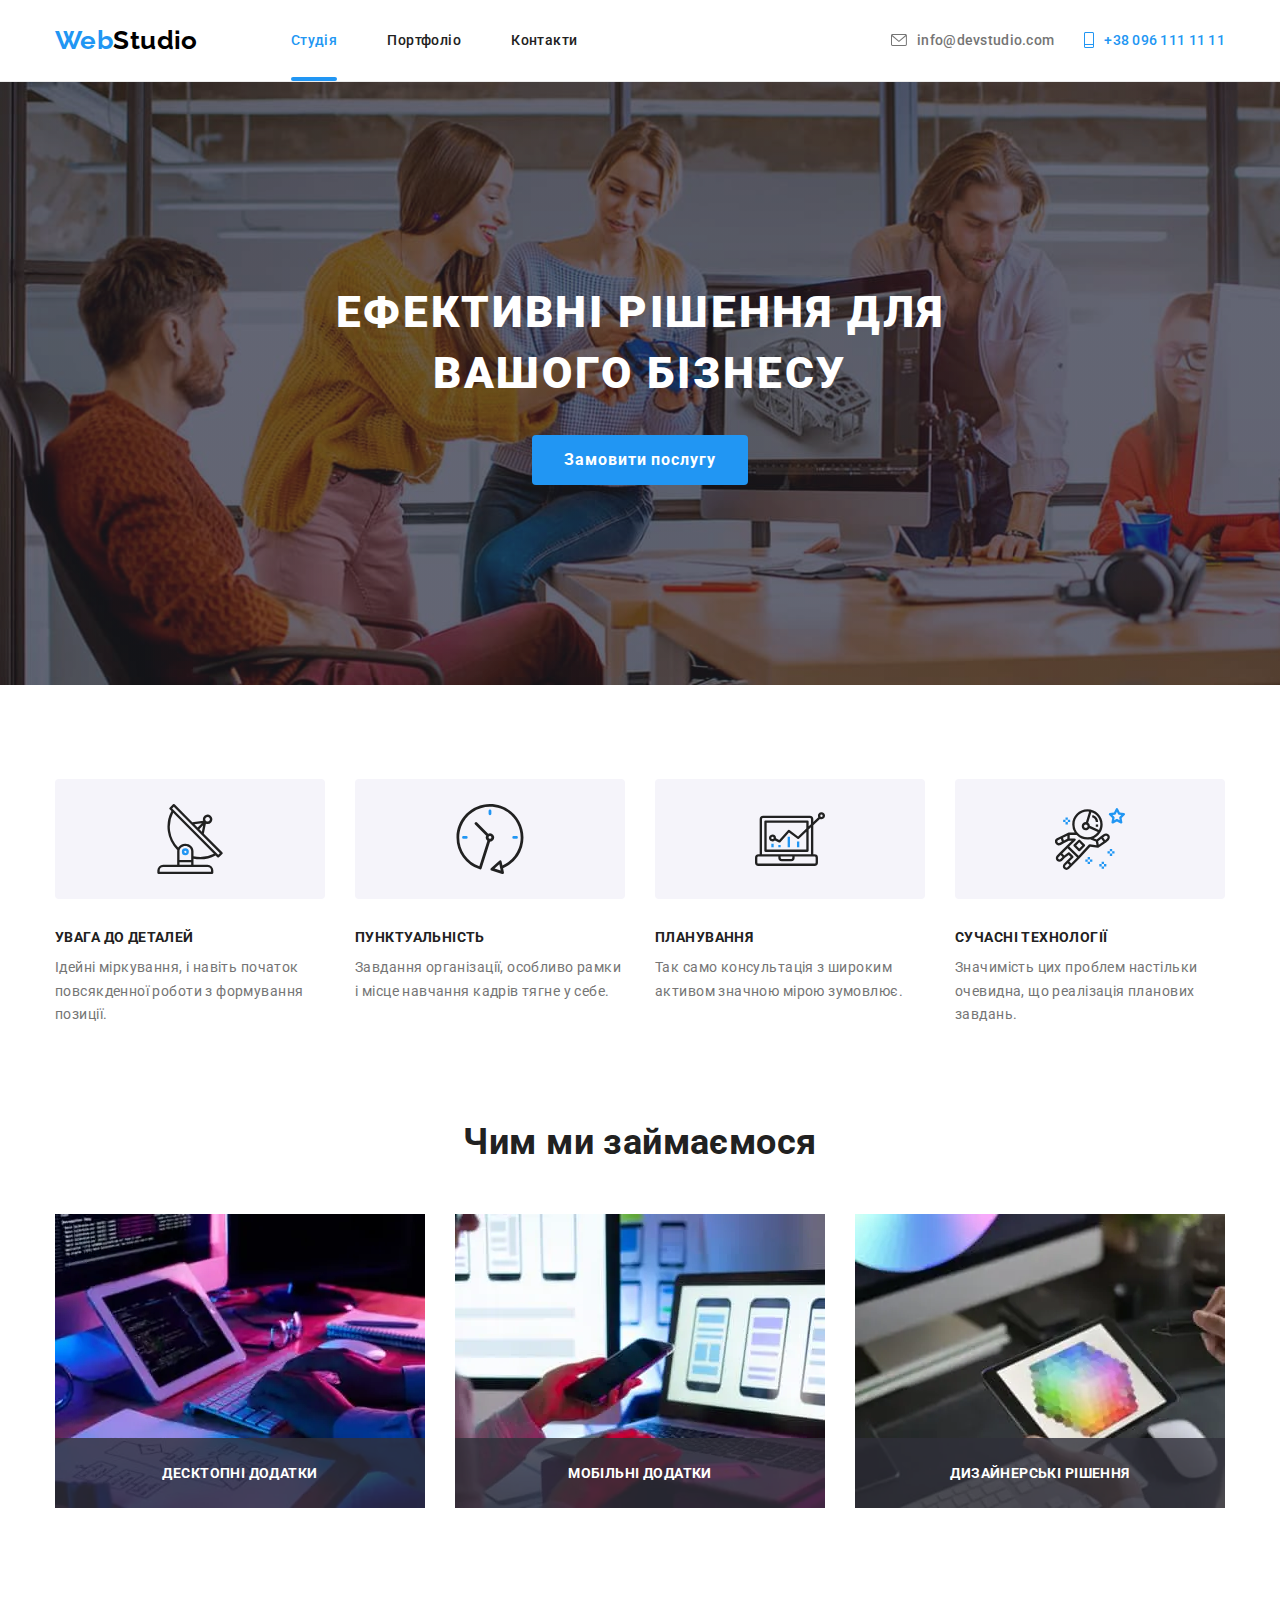
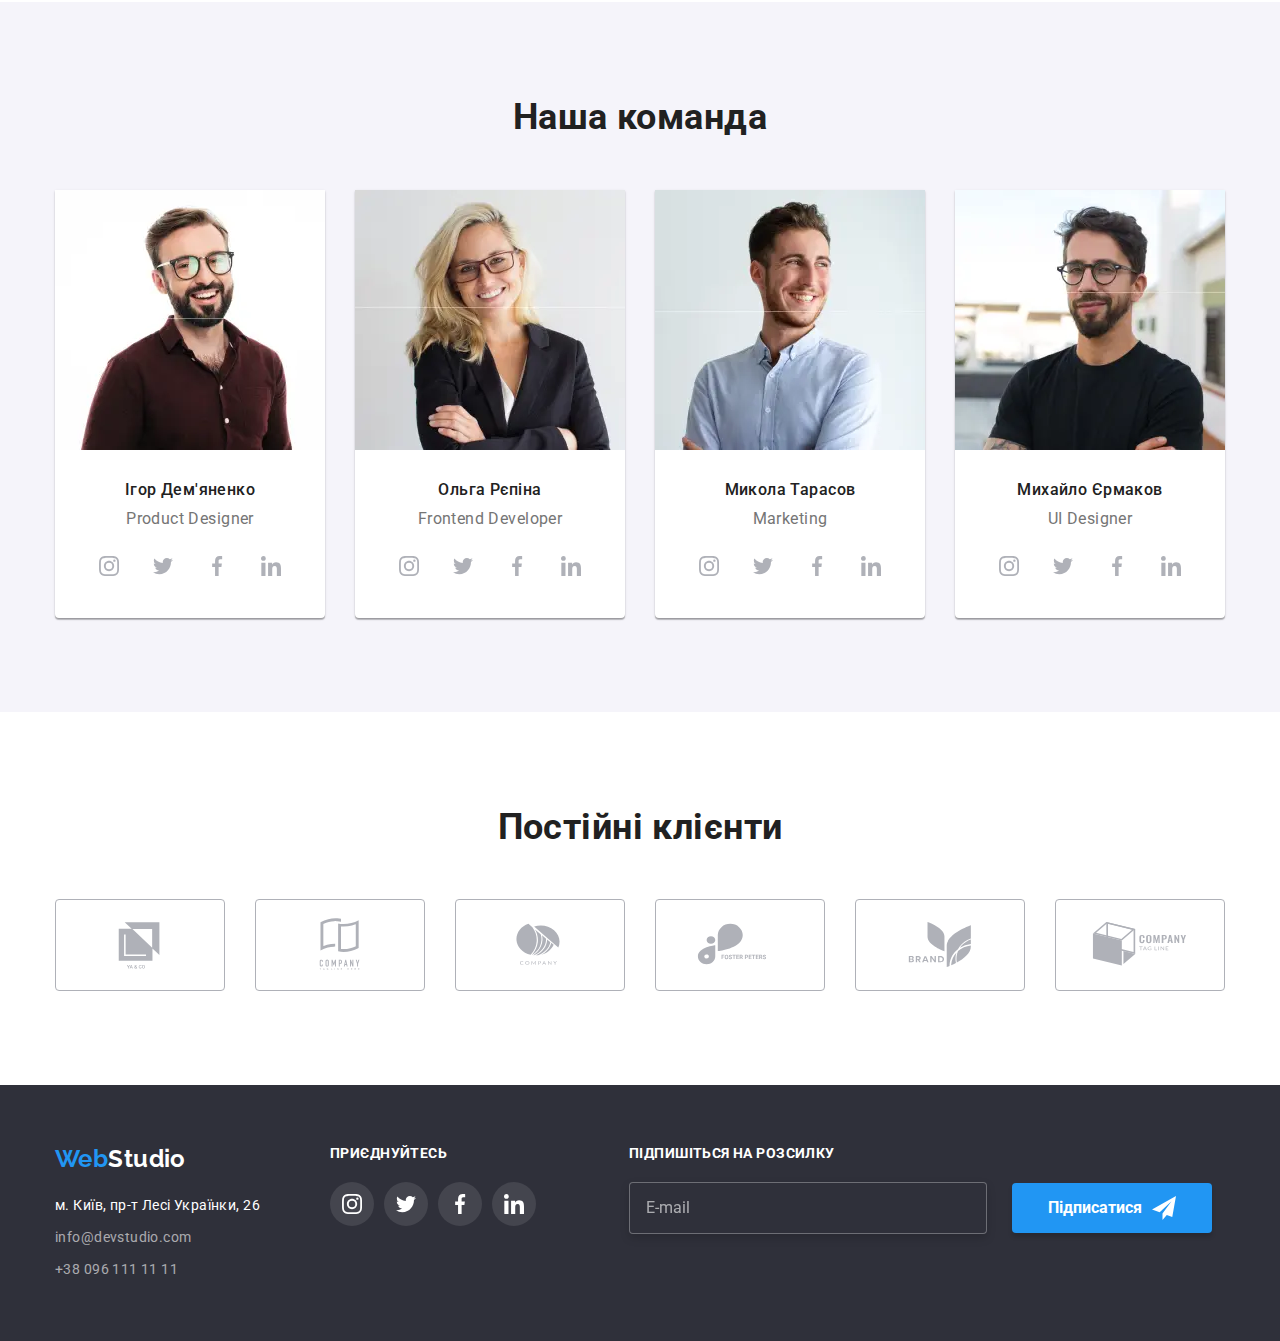
==== commit f40ce2bb: "home-work-8" ====
--- a/index.html
+++ b/index.html
@@ -26,24 +26,22 @@
         <nav class="navigation">
           <button
             type="button"
-            class="menu-button is-open"
-            aria-expanded="false"
+            class="menu-button"
+            aria-expanded="true"
             aria-controls="menu-nav"
             data-menu-button
           >
             <svg
-              width="40"
-              height="40"
               class="menu-button__svg"              
               aria-label="перемикач мобільного меню"
             >
               <use
                 class="icon-menu"
-                href="./images/icons.svg#icon-close-black"
+                href="./images/icons.svg#icon-menu-mobile"
               ></use>
               <use
                 class="icon-cross"
-                href="./images/icons.svg#icon-menu-mobile"
+                href="./images/icons.svg#icon-close-black"
               ></use>
             </svg>
           </button>
--- a/css/main.min.css
+++ b/css/main.min.css
@@ -1 +1 @@
-a{text-decoration:none}h1,h2,h3,h4,h5,h6{margin:0}img{display:block;max-width:100%;height:auto}.section__title--none{position:absolute;width:1px;height:1px;margin:-1px;border:0;padding:0;clip:rect(0 0 0 0);overflow:hidden}ul{margin:0;padding:0;list-style:none}.body{font-family:"Roboto",sans-serif;font-size:14px;line-height:1.2;letter-spacing:.03em;color:#757575;background-color:#fff}.body.modal-open{overflow:hidden}.container{padding:0 15px;margin-left:auto;margin-right:auto}.container--header{display:-webkit-box;display:-ms-flexbox;display:flex;-webkit-box-align:center;-ms-flex-align:center;align-items:center;min-height:60px}@media screen and (max-width: 767px){.container--header{-webkit-box-pack:justify;-ms-flex-pack:justify;justify-content:space-between}}@media screen and (min-width: 480px){.container{width:480px}}@media screen and (min-width: 768px){.container{width:768px;min-height:80px}}@media screen and (min-width: 1200px){.container{width:1200px}.container--footer{display:-webkit-box;display:-ms-flexbox;display:flex}}.mobile-menu__container{position:relative;padding-top:48px;padding-right:0;padding-bottom:48px;padding-left:40px}.header{position:relative;border-bottom:1px solid #ececec}.menu-button.is-open .header{border:none}.logo{font-family:"Raleway",sans-serif;font-weight:700;font-size:24px}.logo--header{display:block;color:#000}@media screen and (min-width: 768px){.logo--header{margin-right:88px}}@media screen and (min-width: 1200px){.logo--header{margin-right:93px;font-size:26px}}.logo--footer{display:inline-block;margin-bottom:20px;width:100%;color:#fff}@media screen and (max-width: 1199px){.logo--footer{text-align:center}}.logo__web{color:#2196f3}.backdrop{position:fixed;top:0;left:0;z-index:5;width:100%;height:100%;opacity:1;background-color:rgba(0,0,0,.2);-webkit-transition:opacity 250ms cubic-bezier(0.4, 0, 0.2, 1);transition:opacity 250ms cubic-bezier(0.4, 0, 0.2, 1);padding:93px 15px;overflow-y:scroll}.backdrop.is-hidden{opacity:0;pointer-events:none}.backdrop.is-hidden .modal{-webkit-transform:translate(-50%, -50%) scale(0);transform:translate(-50%, -50%) scale(0)}.modal{position:relative;padding:40px;min-height:609px;-webkit-box-shadow:0px 1px 3px rgba(0,0,0,.12),0px 1px 1px rgba(0,0,0,.14),0px 2px 1px rgba(0,0,0,.2);box-shadow:0px 1px 3px rgba(0,0,0,.12),0px 1px 1px rgba(0,0,0,.14),0px 2px 1px rgba(0,0,0,.2);border-radius:4px;background-color:#fff}@media screen and (max-width: 479px){.modal{max-width:450px}}@media screen and (min-width: 480px){.modal{width:450px;position:absolute;top:70%;left:50%;-webkit-transform:translate(-50%, -50%) scale(1);transform:translate(-50%, -50%) scale(1);-webkit-transition:-webkit-transform 250ms cubic-bezier(0.4, 0, 0.2, 1);transition:-webkit-transform 250ms cubic-bezier(0.4, 0, 0.2, 1);transition:transform 250ms cubic-bezier(0.4, 0, 0.2, 1);transition:transform 250ms cubic-bezier(0.4, 0, 0.2, 1), -webkit-transform 250ms cubic-bezier(0.4, 0, 0.2, 1)}}@media screen and (min-width: 1200px){.modal{width:528px;min-height:581px;top:50%}}.modal__close{position:absolute;display:-webkit-box;display:-ms-flexbox;display:flex;-webkit-box-pack:center;-ms-flex-pack:center;justify-content:center;-webkit-box-align:center;-ms-flex-align:center;align-items:center;right:8px;top:8px;padding:0;z-index:9;width:30px;height:30px;cursor:pointer;border:1px solid rgba(0,0,0,.1);border-radius:50%;background-color:#fff}@media screen and (min-width: 1200px){.modal__close{left:490px}}.modal__close-icon{width:18px;height:18px;fill:#000;-webkit-transition:fill 250ms cubic-bezier(0.4, 0, 0.2, 1);transition:fill 250ms cubic-bezier(0.4, 0, 0.2, 1)}.modal__close:hover .modal__close-icon{fill:#2196f3}.contact{display:-webkit-box;display:-ms-flexbox;display:flex}@media screen and (max-width: 767px){.contact{margin-top:auto}}@media screen and (max-width: 767px){.contact-header{display:-webkit-box;display:-ms-flexbox;display:flex;-webkit-box-orient:vertical;-webkit-box-direction:reverse;-ms-flex-direction:column-reverse;flex-direction:column-reverse}}@media screen and (min-width: 768px){.contact-header{display:-webkit-box;display:-ms-flexbox;display:flex;-webkit-box-orient:vertical;-webkit-box-direction:normal;-ms-flex-direction:column;flex-direction:column;-webkit-box-pack:center;-ms-flex-pack:center;justify-content:center}.contact-header :not(:last-child){margin-bottom:10px}}@media screen and (min-width: 768px)and (max-width: 1199px){.contact-header{margin-left:90px}}@media screen and (min-width: 1200px){.contact-header{-webkit-box-orient:horizontal;-webkit-box-direction:normal;-ms-flex-direction:row;flex-direction:row;-webkit-box-align:center;-ms-flex-align:center;align-items:center}}@media screen and (max-width: 479px){.contact-header__item:not(:last-child){margin-top:20px}}@media screen and (min-width: 480px)and (max-width: 767px){.contact-header__item:not(:last-child){margin-top:32px}}@media screen and (min-width: 768px){.contact-header__item{min-height:14px}}@media screen and (min-width: 1200px){.contact-header__item{min-height:16px}.contact-header__item:not(:last-child){margin-right:30px;margin-bottom:0}}.contact-header__icon{fill:currentColor;-webkit-transition:fill 250ms cubic-bezier(0.4, 0, 0.2, 1);transition:fill 250ms cubic-bezier(0.4, 0, 0.2, 1)}@media screen and (max-width: 767px){.contact-header__icon{display:none}}@media screen and (min-width: 768px){.contact-header__icon{margin-right:8px}.contact-header__icon--mail{width:14px;height:10px}.contact-header__icon--tel{width:10px;height:14px}}@media screen and (min-width: 1200px){.contact-header__icon{margin-right:10px}.contact-header__icon--mail{width:16px;height:12px}.contact-header__icon--tel{width:10px;height:16px}}.contact-header__icon:hover,.contact-header__icon:focus{fill:#2196f3}.contact-header__link{width:100%;font-weight:500;color:currentColor;-webkit-transition:color 250ms cubic-bezier(0.4, 0, 0.2, 1);transition:color 250ms cubic-bezier(0.4, 0, 0.2, 1)}@media screen and (min-width: 768px){.contact-header__link{font-weight:500;font-size:12px;line-height:1.2;letter-spacing:.02em}}@media screen and (min-width: 1200px){.contact-header__link{font-size:14px}}.contact-header__link:hover,.contact-header__link:focus{color:#2196f3}.contact-header__link--phone{font-weight:500;line-height:1.2;letter-spacing:.02em;color:#2196f3}@media screen and (max-width: 479px){.contact-header__link--phone{font-size:27px}}@media screen and (min-width: 480px)and (max-width: 767px){.contact-header__link--phone{font-size:34px}}.contact-header__link--mail{font-weight:500;line-height:1.2;letter-spacing:.02em;color:#757575}@media screen and (max-width: 479px){.contact-header__link--mail{font-size:22px}}@media screen and (min-width: 480px)and (max-width: 767px){.contact-header__link--mail{font-size:24px}}@media screen and (max-width: 479px){.social-header{margin-top:45px}}@media screen and (min-width: 480px)and (max-width: 767px){.social-header{margin-top:64px}}.social-header__item:not(:last-child){margin-right:10px;padding-right:10px;border-right:1px solid #2196f3}.social-header__link{font-weight:500;font-size:14px;line-height:1.2;letter-spacing:.02em;text-transform:capitalize;color:#2196f3}@media screen and (min-width: 480px)and (max-width: 767px){.social-header__link{font-size:18px}}@media screen and (min-width: 768px){.social-header{display:none}}.social-header__list{display:-webkit-box;display:-ms-flexbox;display:flex}@media screen and (max-width: 767px){.menu-button.is-open .navigation{position:fixed;top:10px;right:15px}}@media screen and (min-width: 1200px){.navigation{width:100%}}@media screen and (min-width: 768px){.main-nav{display:-webkit-box;display:-ms-flexbox;display:flex}}.menu-button__svg{z-index:5}.menu-button{width:40px;height:40px;display:-webkit-inline-box;display:-ms-inline-flexbox;display:inline-flex;margin:0;padding:0;border:none;line-height:0;background-color:#fff;cursor:pointer}@media screen and (min-width: 768px){.menu-button{display:none}}.menu-button:hover .menu-button__svg{fill:#2196f3}.menu-button .icon-cross{display:none}.menu-button.is-open .icon-cross{display:block}.menu-button.is-open .icon-menu{display:none}.mobile-menu{position:absolute;top:0;left:0;width:100%;height:100%;overflow:auto;background-color:#fff;-webkit-box-shadow:0px 4px 8px rgba(0,0,0,.04),0px 2px 4px rgba(0,0,0,.08),0px 1px 3px rgba(0,0,0,.16);box-shadow:0px 4px 8px rgba(0,0,0,.04),0px 2px 4px rgba(0,0,0,.08),0px 1px 3px rgba(0,0,0,.16)}.mobile-menu__close-btn{background-color:rgba(0,0,0,0);border:none;padding:0;line-height:0;position:absolute;top:10px;right:15px;cursor:pointer}.mobile-menu__close-icon{fill:#000;-webkit-transition:fill 250ms cubic-bezier(0.4, 0, 0.2, 1);transition:fill 250ms cubic-bezier(0.4, 0, 0.2, 1)}.mobile-menu__close-btn:hover .mobile-menu__close-icon,.mobile-menu__close-btn:focus .mobile-menu__close-icon{fill:#2196f3}.menu-button.is-open .menu{display:none}@media screen and (max-width: 767px){.menu{display:none;width:100%;min-height:100vh;position:absolute;top:0;left:0;background-color:#fff;padding-top:48px}}@media screen and (max-width: 767px)and (max-width: 479px){.menu{padding-left:20px;padding-bottom:15px}}@media screen and (max-width: 767px)and (min-width: 480px){.menu{padding-left:40px;padding-bottom:48px}}@media screen and (max-width: 767px){.menu.is-open{position:fixed;display:-webkit-box;display:-ms-flexbox;display:flex;-webkit-box-orient:vertical;-webkit-box-direction:normal;-ms-flex-direction:column;flex-direction:column;z-index:4}}@media screen and (min-width: 768px){.menu{display:-webkit-box;display:-ms-flexbox;display:flex}}@media screen and (min-width: 1200px){.menu{-webkit-box-pack:justify;-ms-flex-pack:justify;justify-content:space-between}}@media screen and (max-width: 479px){.menu__item{margin-bottom:15px}}@media screen and (min-width: 480px)and (max-width: 767px){.menu__item:not(:last-child){margin-bottom:32px}}.menu__link{font-weight:500;line-height:1.2;color:#212121;-webkit-transition:color 250ms cubic-bezier(0.4, 0, 0.2, 1);transition:color 250ms cubic-bezier(0.4, 0, 0.2, 1)}@media screen and (max-width: 479px){.menu__link{font-size:30px}}@media screen and (min-width: 480px)and (max-width: 767px){.menu__link{font-size:40px}}@media screen and (min-width: 768px){.menu__link{position:relative;display:block;padding-top:32px;padding-bottom:32px;font-weight:500;color:#212121}.menu__link--current::after{content:"";position:absolute;left:0;bottom:0;display:inline-block;width:100%;height:4px;border-radius:2px;background-color:#2196f3}}.menu__link:hover,.menu__link:focus{color:#2196f3}.menu__link--current{color:#2196f3}@media screen and (min-width: 768px){.menu__item+.menu__item{margin-left:50px}}.hero{display:-webkit-box;display:-ms-flexbox;display:flex;margin-left:auto;margin-right:auto;padding-top:118px;padding-bottom:118px;min-height:400px;background-color:#c4c4c4;background-image:-webkit-gradient(linear, left top, right top, from(rgba(47, 48, 58, 0.4)), to(rgba(47, 48, 58, 0.4))),url(../images/mobile-version/header-mobile.jpg);background-image:linear-gradient(to right, rgba(47, 48, 58, 0.4), rgba(47, 48, 58, 0.4)),url(../images/mobile-version/header-mobile.jpg);background-size:cover}@media(min-device-pixel-ratio: 2),(-webkit-min-device-pixel-ratio: 2),(min-resolution: 192dpi),(min-resolution: 2dppx){.hero{background-color:#c4c4c4;background-image:-webkit-gradient(linear, left top, right top, from(rgba(47, 48, 58, 0.4)), to(rgba(47, 48, 58, 0.4))),url(../images/mobile-version/header-mobile@2x.jpg);background-image:linear-gradient(to right, rgba(47, 48, 58, 0.4), rgba(47, 48, 58, 0.4)),url(../images/mobile-version/header-mobile@2x.jpg)}}@media screen and (min-width: 768px){.hero{background-image:-webkit-gradient(linear, left top, right top, from(rgba(47, 48, 58, 0.4)), to(rgba(47, 48, 58, 0.4))),url(../images/tablet-version/header-tablet.jpg);background-image:linear-gradient(to right, rgba(47, 48, 58, 0.4), rgba(47, 48, 58, 0.4)),url(../images/tablet-version/header-tablet.jpg)}}@media screen and (min-width: 768px)and (min-device-pixel-ratio: 2),screen and (min-width: 768px)and (-webkit-min-device-pixel-ratio: 2),screen and (min-width: 768px)and (min-resolution: 192dpi),screen and (min-width: 768px)and (min-resolution: 2dppx){.hero{background-color:#c4c4c4;background-image:-webkit-gradient(linear, left top, right top, from(rgba(47, 48, 58, 0.4)), to(rgba(47, 48, 58, 0.4))),url(../images/tablet-version/header-tablet@2x.jpg);background-image:linear-gradient(to right, rgba(47, 48, 58, 0.4), rgba(47, 48, 58, 0.4)),url(../images/tablet-version/header-tablet@2x.jpg)}}@media screen and (min-width: 1200px){.hero{max-width:1600px;padding-top:200px;padding-bottom:200px;min-height:600px;background-image:-webkit-gradient(linear, left top, right top, from(rgba(47, 48, 58, 0.4)), to(rgba(47, 48, 58, 0.4))),url(../images/desktop-version/fon-hero.jpg);background-image:linear-gradient(to right, rgba(47, 48, 58, 0.4), rgba(47, 48, 58, 0.4)),url(../images/desktop-version/fon-hero.jpg)}}@media screen and (min-width: 1200px)and (min-device-pixel-ratio: 2),screen and (min-width: 1200px)and (-webkit-min-device-pixel-ratio: 2),screen and (min-width: 1200px)and (min-resolution: 192dpi),screen and (min-width: 1200px)and (min-resolution: 2dppx){.hero{background-color:#c4c4c4;background-image:-webkit-gradient(linear, left top, right top, from(rgba(47, 48, 58, 0.4)), to(rgba(47, 48, 58, 0.4))),url(../images/desktop-version/fon-hero@2x.jpg);background-image:linear-gradient(to right, rgba(47, 48, 58, 0.4), rgba(47, 48, 58, 0.4)),url(../images/desktop-version/fon-hero@2x.jpg)}}.hero__title{margin-left:auto;margin-right:auto;font-weight:900;color:#fff;text-align:center;text-transform:uppercase;letter-spacing:.06em}@media screen and (min-width: 480px){.hero__title{width:360px;font-size:26px;line-height:1.6}}@media screen and (min-width: 1200px){.hero__title{width:696px;font-size:44px;line-height:1.4}}.hero__button{display:block;min-width:216px;height:50px;margin-top:30px;margin-left:auto;margin-right:auto;padding:0;border-radius:4px;border:none;cursor:pointer;font-weight:700;font-size:16px;line-height:1.9;letter-spacing:.06em;text-align:center;color:#fff;background-color:#2196f3}.hero__button:hover,.hero__button:focus{width:216px;height:50px;margin-left:auto;margin-right:auto;margin-top:30px}textarea{resize:none}.form__title{margin:0;margin-bottom:12px;padding:0;text-align:center;font-weight:700;font-size:20px;line-height:1.5;color:#212121}@media screen and (max-width: 1199px){.form__title{max-width:370px}}@media screen and (min-width: 1200px){.form__title{width:448px}}.form__field{position:relative;display:-webkit-box;display:-ms-flexbox;display:flex;-webkit-box-orient:vertical;-webkit-box-direction:normal;-ms-flex-direction:column;flex-direction:column;font-size:12px;line-height:1.16;letter-spacing:.01em}.form__label{margin-bottom:4px}.input{position:relative}.input__field{width:100%;min-height:40px;margin-bottom:10px;padding:0;padding-left:42px;border-radius:4px;border:1px solid rgba(33,33,33,.2);font-size:16px;line-height:0;-webkit-transition:border 250ms cubic-bezier(0.4, 0, 0.2, 1);transition:border 250ms cubic-bezier(0.4, 0, 0.2, 1)}.input__field:hover,.input__field:focus{border-color:#2196f3}.input__icon:hover .input__field{border-color:#2196f3}.input__icon{position:absolute;top:11px;left:15px;width:18px;height:18px;fill:#212121;-webkit-transition:fill 250ms cubic-bezier(0.4, 0, 0.2, 1);transition:fill 250ms cubic-bezier(0.4, 0, 0.2, 1)}.input__icon:hover{fill:#2196f3}.input__field:hover+.input__icon,.input__field:focus+.input__icon{fill:#2196f3}.input:-moz-placeholder-shown+.input__icon{fill:#212121}.input:-ms-input-placeholder+.input__icon{fill:#212121}.input:placeholder-shown+.input__icon{fill:#212121}.input:not(:-moz-placeholder-shown)+.input__icon{fill:#2196f3}.input:not(:-ms-input-placeholder)+.input__icon{fill:#2196f3}.input:not(:placeholder-shown)+.input__icon{fill:#2196f3}.form__coment{height:120px;padding:12px 16px;border-radius:4px;border:1px solid rgba(33,33,33,.2);font-size:16px;line-height:1.17;letter-spacing:.03em;-webkit-transition:border 250ms cubic-bezier(0.4, 0, 0.2, 1);transition:border 250ms cubic-bezier(0.4, 0, 0.2, 1)}.form__coment:hover,.form__coment:focus{border-color:#2196f3}.form__coment::-webkit-input-placeholder{color:rgba(117,117,117,.5);font-size:12px;line-height:1.17;letter-spacing:.01em}.form__coment::-moz-placeholder{color:rgba(117,117,117,.5);font-size:12px;line-height:1.17;letter-spacing:.01em}.form__coment:-ms-input-placeholder{color:rgba(117,117,117,.5);font-size:12px;line-height:1.17;letter-spacing:.01em}.form__coment::-ms-input-placeholder{color:rgba(117,117,117,.5);font-size:12px;line-height:1.17;letter-spacing:.01em}.form__coment::placeholder{color:rgba(117,117,117,.5);font-size:12px;line-height:1.17;letter-spacing:.01em}.policy{position:relative;display:-webkit-inline-box;display:-ms-inline-flexbox;display:inline-flex;-webkit-box-orient:horizontal;-webkit-box-direction:normal;-ms-flex-direction:row;flex-direction:row;-webkit-box-pack:start;-ms-flex-pack:start;justify-content:flex-start;-webkit-box-align:center;-ms-flex-align:center;align-items:center;margin-left:auto;margin-right:auto;margin-top:20px;margin-bottom:30px;font-size:12px;line-height:1.2;letter-spacing:.03em}@media screen and (min-width: 1200px){.policy{width:425px;font-size:14px;line-height:1.7}}.policy__check{position:absolute;-webkit-appearance:none;-moz-appearance:none;appearance:none}.policy__icon-off{max-width:16px;max-height:15px;margin-right:9px;opacity:1}.policy__icon-on{position:absolute;width:16px;height:15px;top:50%;-webkit-transform:translateY(-50%);transform:translateY(-50%);opacity:0}.policy__check:checked+.policy__icon-on{opacity:1}.policy__condition{text-decoration:underline;color:#2196f3}.form__button{margin-left:auto;margin-right:auto;width:200px;height:50px;border:none;border-radius:4px;font-weight:700;font-size:16px;line-height:1.9;letter-spacing:.06em;color:#fff;background-color:#2196f3}.section{margin-left:auto;margin-right:auto;padding-top:60px;padding-bottom:60px}@media screen and (min-width: 1200px){.section{padding-top:94px;padding-bottom:94px}.section--plus{padding-bottom:0}}.section__title{font-weight:700;font-size:28px;line-height:1.2;text-align:center;margin-top:0;margin-bottom:30px;color:#212121}@media screen and (min-width: 1200px){.section__title{font-size:36px;margin-bottom:50px}}@media screen and (min-width: 768px)and (max-width: 1199px){.pluses{display:-webkit-box;display:-ms-flexbox;display:flex;-ms-flex-wrap:wrap;flex-wrap:wrap;gap:30px}}@media screen and (min-width: 1200px){.pluses{display:-webkit-box;display:-ms-flexbox;display:flex;-webkit-box-pack:center;-ms-flex-pack:center;justify-content:center}}@media screen and (min-width: 768px)and (max-width: 1199px){.pluses__item{width:calc((100% - 30px)/2)}}@media screen and (min-width: 1200px){.pluses__item{width:270px}.pluses__item+.pluses__item{margin-left:30px}}.pluses-box{min-height:120px;margin-bottom:30px;display:-webkit-box;display:-ms-flexbox;display:flex;-webkit-box-pack:center;-ms-flex-pack:center;justify-content:center;-webkit-box-align:center;-ms-flex-align:center;align-items:center;background-color:#f5f4fa;border-radius:4px}@media screen and (max-width: 767px){.pluses-box{margin-top:30px}}.pluses-box__icon{width:70px;height:70px}.pluses__title{margin-top:0;margin-bottom:0;font-weight:700;font-size:14px;text-transform:uppercase;color:#212121}@media screen and (max-width: 767px){.pluses__title{text-align:center}}.pluses__text{margin-top:10px;margin-bottom:0;line-height:1.7}@media screen and (max-width: 1199px){.section--projects{display:none}}.projects{display:-webkit-box;display:-ms-flexbox;display:flex;-webkit-box-pack:center;-ms-flex-pack:center;justify-content:center}.projekts__employment{position:relative}.projekts__employment+.projekts__employment{margin-left:30px}.projects__image{position:relative}.projects__image::before{content:"";display:inline-block;position:absolute;width:100%;min-height:70px;bottom:0;background-color:rgba(47,48,58,.8)}.projekts__text{position:absolute;width:100%;min-height:70px;display:-webkit-box;display:-ms-flexbox;display:flex;-webkit-box-pack:center;-ms-flex-pack:center;justify-content:center;-webkit-box-align:center;-ms-flex-align:center;align-items:center;margin:0;padding:0;bottom:0;font-weight:700;color:#fff;text-transform:uppercase;text-align:center}.section--team{background-color:#f5f4fa}@media screen and (min-width: 768px)and (max-width: 1199px){.team{display:-webkit-box;display:-ms-flexbox;display:flex;-ms-flex-wrap:wrap;flex-wrap:wrap;gap:30px}}@media screen and (min-width: 1200px){.team{display:-webkit-box;display:-ms-flexbox;display:flex;-webkit-box-pack:center;-ms-flex-pack:center;justify-content:center}}.team__box{background-color:#fff;-webkit-box-shadow:0px 1px 3px rgba(0,0,0,.12),0px 1px 1px rgba(0,0,0,.14),0px 2px 1px rgba(0,0,0,.2);box-shadow:0px 1px 3px rgba(0,0,0,.12),0px 1px 1px rgba(0,0,0,.14),0px 2px 1px rgba(0,0,0,.2);border-radius:0px 0px 4px 4px}@media screen and (max-width: 767px)and (max-width: 1199px){.team__box:not(:last-child){margin-bottom:30px}}@media screen and (min-width: 768px){.team__box{width:calc((100% - 30px)/2)}}@media screen and (min-width: 1200px){.team__box+.team__box{margin-left:30px}}.team__list{padding-top:30px;padding-bottom:24px}@media screen and (min-width: 1200px){.team__list{padding-bottom:30px}}.team__name{margin-bottom:0;font-weight:500;font-size:16px;text-align:center;color:#212121}.team__job{margin-top:10px;margin-bottom:16px;font-weight:400;font-size:16px;text-align:center}.photo{height:460px;width:100%;-o-object-fit:cover;object-fit:cover}@media screen and (min-width: 768px){.photo{height:374px}}@media screen and (min-width: 1200px){.photo{height:260px}}.social{display:-webkit-box;display:-ms-flexbox;display:flex;-webkit-box-pack:center;-ms-flex-pack:center;justify-content:center}.social__item{width:44px;height:44px;background-color:#fff}.social__item:not(:last-child){margin-right:10px}.social__link{display:-webkit-box;display:-ms-flexbox;display:flex;width:100%;height:100%;-webkit-box-pack:center;-ms-flex-pack:center;justify-content:center;-webkit-box-align:center;-ms-flex-align:center;align-items:center;border-radius:50%;color:#afb1b8;-webkit-transition:color 250ms cubic-bezier(0.4, 0, 0.2, 1),background-color 250ms cubic-bezier(0.4, 0, 0.2, 1);transition:color 250ms cubic-bezier(0.4, 0, 0.2, 1),background-color 250ms cubic-bezier(0.4, 0, 0.2, 1)}.social__link:not(:last-child){margin-right:10px}.social__link:hover,.social__link:focus{color:#fff;background-color:#2196f3}.social__icon{width:20px;height:20px;fill:currentColor;-webkit-transition:fill 250ms cubic-bezier(0.4, 0, 0.2, 1);transition:fill 250ms cubic-bezier(0.4, 0, 0.2, 1)}.social__icon:hover,.social__icon:focus{fill:currentColor}.social-footer__join{margin-top:0;margin-bottom:20px;font-weight:700;text-transform:uppercase;color:#fff}@media screen and (max-width: 767px){.social-footer{margin-top:60px}}@media screen and (max-width: 1199px){.social-footer{text-align:center}}@media screen and (min-width: 1200px){.social-footer{margin-left:70px}}.social--footer{display:-webkit-box;display:-ms-flexbox;display:flex;-webkit-box-pack:center;-ms-flex-pack:center;justify-content:center}.social__item--footer{width:44px;height:44px;margin-bottom:0;border-radius:50%;background-color:rgba(255,255,255,.1)}.social__item--footer:not(:last-child){margin-right:10px}.social__icon--footer{fill:#fff}.clients{display:-webkit-box;display:-ms-flexbox;display:flex}@media screen and (max-width: 1199px){.clients{-ms-flex-wrap:wrap;flex-wrap:wrap;gap:30px}}@media screen and (max-width: 1199px)and (min-width: 1200px){.clients{-webkit-box-pack:center;-ms-flex-pack:center;justify-content:center}}.clients__list{height:92px}@media screen and (max-width: 767px){.clients__list{-ms-flex-preferred-size:calc((100% - 30px)/2);flex-basis:calc((100% - 30px)/2)}}@media screen and (min-width: 768px)and (max-width: 1199px){.clients__list{-ms-flex-preferred-size:calc((100% - 60px)/3);flex-basis:calc((100% - 60px)/3)}}@media screen and (min-width: 1200px){.clients__list{width:170px}.clients__list:not(:last-child){margin-right:30px}}.clients__link{width:100%;height:100%;display:-webkit-box;display:-ms-flexbox;display:flex;-webkit-box-pack:center;-ms-flex-pack:center;justify-content:center;-webkit-box-align:center;-ms-flex-align:center;align-items:center;border:1px solid #afb1b8;border-radius:4px;color:#afb1b8;-webkit-transition:color 250ms cubic-bezier(0.4, 0, 0.2, 1),border-color 250ms cubic-bezier(0.4, 0, 0.2, 1);transition:color 250ms cubic-bezier(0.4, 0, 0.2, 1),border-color 250ms cubic-bezier(0.4, 0, 0.2, 1)}.clients__link:hover,.clients__link:focus{color:#2196f3;border-color:#2196f3}.clients__icon{width:106px;height:60px;fill:currentColor;-webkit-transition:fill 250ms cubic-bezier(0.4, 0, 0.2, 1);transition:fill 250ms cubic-bezier(0.4, 0, 0.2, 1)}.clients__icon:hover,.clients__icon:focus{fill:currentColor}.footer{padding-top:60px;padding-bottom:60px;margin:0 auto;background-color:#2f303a}@media screen and (min-width: 768px)and (max-width: 1199px){.communication{display:-webkit-box;display:-ms-flexbox;display:flex;-ms-flex-pack:distribute;justify-content:space-around;-webkit-box-align:baseline;-ms-flex-align:baseline;align-items:baseline}}@media screen and (min-width: 1200px){.communication{display:-webkit-box;display:-ms-flexbox;display:flex}}@media screen and (max-width: 1199px){.contact-footer{text-align:center}}.contact-footer__address{margin-bottom:8px}.contact-footer__link{font-style:normal;line-height:1.7;color:rgba(255,255,255,.6);-webkit-transition:color 250ms cubic-bezier(0.4, 0, 0.2, 1);transition:color 250ms cubic-bezier(0.4, 0, 0.2, 1)}.contact-footer__link--last{padding:0}.contact-footer__link:hover,.contact-footer__link:focus{color:#2196f3}.contact-footer__link--address{color:#fff}.subscription-form{margin-top:60px}@media screen and (min-width: 1200px){.subscription-form{display:-webkit-box;display:-ms-flexbox;display:flex;-webkit-box-flex:1;-ms-flex-positive:1;flex-grow:1;-webkit-box-pack:center;-ms-flex-pack:center;justify-content:center;margin-top:0;margin-left:93px}}.subscribe{display:-webkit-box;display:-ms-flexbox;display:flex;-webkit-box-orient:vertical;-webkit-box-direction:normal;-ms-flex-direction:column;flex-direction:column}@media screen and (max-width: 1199px){.subscribe{-webkit-box-align:center;-ms-flex-align:center;align-items:center}}@media screen and (min-width: 1200px){.subscribe{margin-right:12px}}.subscribe__label{text-transform:uppercase;font-weight:700;color:#fff}.subscribe__input{margin-top:20px;min-height:50px;margin-left:auto;margin-right:auto;padding:15px 16px;font-size:16px;line-height:1.25;border:1px solid rgba(255,255,255,.3);-webkit-filter:drop-shadow(0px 4px 4px rgba(0, 0, 0, 0.15));filter:drop-shadow(0px 4px 4px rgba(0, 0, 0, 0.15));border-radius:4px;-webkit-transition:background-color 250ms cubic-bezier(0.4, 0, 0.2, 1);transition:background-color 250ms cubic-bezier(0.4, 0, 0.2, 1)}.subscribe__input::-webkit-input-placeholder{font-size:16px;line-height:1.25;color:rgba(255,255,255,.6)}.subscribe__input::-moz-placeholder{font-size:16px;line-height:1.25;color:rgba(255,255,255,.6)}.subscribe__input:-ms-input-placeholder{font-size:16px;line-height:1.25;color:rgba(255,255,255,.6)}.subscribe__input::-ms-input-placeholder{font-size:16px;line-height:1.25;color:rgba(255,255,255,.6)}.subscribe__input::placeholder{font-size:16px;line-height:1.25;color:rgba(255,255,255,.6)}.subscribe__input:-moz-placeholder-shown{background-color:#2f303a}.subscribe__input:-ms-input-placeholder{background-color:#2f303a}.subscribe__input:placeholder-shown{background-color:#2f303a}.subscribe__input:not(:-moz-placeholder-shown){background-color:#fff}.subscribe__input:not(:-ms-input-placeholder){background-color:#fff}.subscribe__input:not(:placeholder-shown){background-color:#fff}@media screen and (min-width: 480px){.subscribe__input{width:358px}}@media screen and (min-width: 768px){.subscribe__input{width:450px}}@media screen and (min-width: 1200px){.subscribe__input{width:358px}}.subscribe__button{width:200px;height:50px;margin-left:auto;margin-right:auto;display:-webkit-box;display:-ms-flexbox;display:flex;-webkit-box-pack:center;-ms-flex-pack:center;justify-content:center;-webkit-box-align:center;-ms-flex-align:center;align-items:center;border:none;background-color:#2196f3;-webkit-box-shadow:0px 4px 4px rgba(0,0,0,.15);box-shadow:0px 4px 4px rgba(0,0,0,.15);border-radius:4px;cursor:pointer;font-weight:700;font-size:16px;line-height:1.9;color:#fff}@media screen and (max-width: 1199px){.subscribe__button{margin-top:20px}}@media screen and (min-width: 1200px){.subscribe__button{margin-top:38px}}.subscribe__icon{margin-left:10px;margin-top:auto;margin-bottom:auto;width:24px;height:24px;fill:currentColor}.filtrs{display:-webkit-box;display:-ms-flexbox;display:flex;-ms-flex-wrap:wrap;flex-wrap:wrap;row-gap:15px;-webkit-column-gap:8px;-moz-column-gap:8px;column-gap:8px;margin-bottom:40px}@media screen and (min-width: 768px){.filtrs{margin-bottom:30px;-webkit-box-pack:center;-ms-flex-pack:center;justify-content:center}}.filtrs__button{padding:6px 22px;border-radius:4px;border:none;cursor:pointer;font-family:"Roboto",sans-serif;font-weight:500;font-size:16px;line-height:1.6;letter-spacing:.03em;text-align:center;color:#212121;background-color:#f5f4fa;-webkit-transition:color 250ms cubic-bezier(0.4, 0, 0.2, 1),background-color 250ms cubic-bezier(0.4, 0, 0.2, 1),-webkit-box-shadow 250ms cubic-bezier(0.4, 0, 0.2, 1);transition:color 250ms cubic-bezier(0.4, 0, 0.2, 1),background-color 250ms cubic-bezier(0.4, 0, 0.2, 1),-webkit-box-shadow 250ms cubic-bezier(0.4, 0, 0.2, 1);transition:color 250ms cubic-bezier(0.4, 0, 0.2, 1),background-color 250ms cubic-bezier(0.4, 0, 0.2, 1),box-shadow 250ms cubic-bezier(0.4, 0, 0.2, 1);transition:color 250ms cubic-bezier(0.4, 0, 0.2, 1),background-color 250ms cubic-bezier(0.4, 0, 0.2, 1),box-shadow 250ms cubic-bezier(0.4, 0, 0.2, 1),-webkit-box-shadow 250ms cubic-bezier(0.4, 0, 0.2, 1)}.filtrs__button:hover,.filtrs__button:focus{-webkit-box-shadow:0px 3px 1px rgba(0,0,0,.1),0px 1px 2px rgba(0,0,0,.08),0px 2px 2px rgba(0,0,0,.12);box-shadow:0px 3px 1px rgba(0,0,0,.1),0px 1px 2px rgba(0,0,0,.08),0px 2px 2px rgba(0,0,0,.12);color:#fff;background-color:#2196f3}.filtrs__button:not(:last-child){margin-right:8px}@media screen and (min-width: 768px){.list-filters{display:-webkit-box;display:-ms-flexbox;display:flex;-ms-flex-wrap:wrap;flex-wrap:wrap;gap:30px}}@media screen and (min-width: 768px){.list-filters__item{-ms-flex-preferred-size:calc((100% - 30px)/2);flex-basis:calc((100% - 30px)/2)}}@media screen and (min-width: 1200px){.list-filters__item{-ms-flex-preferred-size:calc((100% - 60px)/3);flex-basis:calc((100% - 60px)/3)}}@media screen and (max-width: 767px){.list-filters__item:not(:last-child){margin-bottom:30px}}.list-filters__link{display:block;-webkit-transition:-webkit-box-shadow 250ms cubic-bezier(0.4, 0, 0.2, 1);transition:-webkit-box-shadow 250ms cubic-bezier(0.4, 0, 0.2, 1);transition:box-shadow 250ms cubic-bezier(0.4, 0, 0.2, 1);transition:box-shadow 250ms cubic-bezier(0.4, 0, 0.2, 1), -webkit-box-shadow 250ms cubic-bezier(0.4, 0, 0.2, 1)}.list-filters__link:hover,.list-filters__link:focus{-webkit-box-shadow:0px 1px 1px rgba(0,0,0,.12),0px 4px 4px rgba(0,0,0,.06),1px 4px 6px rgba(0,0,0,.16);box-shadow:0px 1px 1px rgba(0,0,0,.12),0px 4px 4px rgba(0,0,0,.06),1px 4px 6px rgba(0,0,0,.16)}.cards{padding:20px 24px;background-color:var(--header-bg-color);border-left:1px solid #eee;border-right:1px solid #eee;border-bottom:1px solid #eee}.cards__name{margin-top:0;margin-bottom:4px;font-weight:700;font-size:18px;line-height:2;letter-spacing:.06em;color:#212121}.cards__type{margin-top:0;margin-bottom:0;font-size:16px;line-height:1.9;color:#757575}.list-filters__image{position:relative;overflow:hidden}.card-overlay{display:-webkit-box;display:-ms-flexbox;display:flex;-webkit-box-align:center;-ms-flex-align:center;align-items:center;position:absolute;width:100%;min-height:100%;top:0;left:0;background-color:rgba(33,150,243,.9);-webkit-transform:translateY(100%);transform:translateY(100%);-webkit-transition:-webkit-transform 250ms cubic-bezier(0.4, 0, 0.2, 1);transition:-webkit-transform 250ms cubic-bezier(0.4, 0, 0.2, 1);transition:transform 250ms cubic-bezier(0.4, 0, 0.2, 1);transition:transform 250ms cubic-bezier(0.4, 0, 0.2, 1), -webkit-transform 250ms cubic-bezier(0.4, 0, 0.2, 1)}.list-filters__link:hover .card-overlay,.list-filters__link:focus .card-overlay{-webkit-transform:translateY(0);transform:translateY(0)}.card-overlay__hover{margin:0;padding-left:24px;padding-right:24px;font-size:16px;line-height:1.5;color:#fff}@media screen and (min-width: 480px){.card-overlay__hover{font-size:18px}}/*# sourceMappingURL=main.min.css.map */+a{text-decoration:none}h1,h2,h3,h4,h5,h6{margin:0}img{display:block;max-width:100%;height:auto}.section__title--none{position:absolute;width:1px;height:1px;margin:-1px;border:0;padding:0;clip:rect(0 0 0 0);overflow:hidden}ul{margin:0;padding:0;list-style:none}.body{font-family:"Roboto",sans-serif;font-size:14px;line-height:1.2;letter-spacing:.03em;color:#757575;background-color:#fff}.body.modal-open{overflow:hidden}.container{padding:0 15px;margin-left:auto;margin-right:auto}.container--header{display:-webkit-box;display:-ms-flexbox;display:flex;-webkit-box-align:center;-ms-flex-align:center;align-items:center;min-height:60px}@media screen and (max-width: 767px){.container--header{-webkit-box-pack:justify;-ms-flex-pack:justify;justify-content:space-between}}@media screen and (min-width: 480px){.container{width:480px}}@media screen and (min-width: 768px){.container{width:768px;min-height:80px}}@media screen and (min-width: 1200px){.container{width:1200px}.container--footer{display:-webkit-box;display:-ms-flexbox;display:flex}}.mobile-menu__container{position:relative;padding-top:48px;padding-right:0;padding-bottom:48px;padding-left:40px}.header{position:relative;border-bottom:1px solid #ececec}.menu-button.is-open .header{border:none}.logo{font-family:"Raleway",sans-serif;font-weight:700;font-size:24px}.logo--header{display:block;color:#000}@media screen and (min-width: 768px){.logo--header{margin-right:88px}}@media screen and (min-width: 1200px){.logo--header{margin-right:93px;font-size:26px}}.logo--footer{display:inline-block;margin-bottom:20px;width:100%;color:#fff}@media screen and (max-width: 1199px){.logo--footer{text-align:center}}.logo__web{color:#2196f3}.backdrop{position:fixed;top:0;left:0;z-index:5;width:100%;height:100%;opacity:1;background-color:rgba(0,0,0,.2);-webkit-transition:opacity 250ms cubic-bezier(0.4, 0, 0.2, 1);transition:opacity 250ms cubic-bezier(0.4, 0, 0.2, 1);padding:93px 15px;overflow-y:scroll}.backdrop.is-hidden{opacity:0;pointer-events:none}.backdrop.is-hidden .modal{-webkit-transform:translate(-50%, -50%) scale(0);transform:translate(-50%, -50%) scale(0)}.modal{position:relative;padding:40px;min-height:609px;-webkit-box-shadow:0px 1px 3px rgba(0,0,0,.12),0px 1px 1px rgba(0,0,0,.14),0px 2px 1px rgba(0,0,0,.2);box-shadow:0px 1px 3px rgba(0,0,0,.12),0px 1px 1px rgba(0,0,0,.14),0px 2px 1px rgba(0,0,0,.2);border-radius:4px;background-color:#fff}@media screen and (max-width: 479px){.modal{max-width:450px}}@media screen and (min-width: 480px){.modal{width:450px;position:absolute;top:70%;left:50%;-webkit-transform:translate(-50%, -50%) scale(1);transform:translate(-50%, -50%) scale(1);-webkit-transition:-webkit-transform 250ms cubic-bezier(0.4, 0, 0.2, 1);transition:-webkit-transform 250ms cubic-bezier(0.4, 0, 0.2, 1);transition:transform 250ms cubic-bezier(0.4, 0, 0.2, 1);transition:transform 250ms cubic-bezier(0.4, 0, 0.2, 1), -webkit-transform 250ms cubic-bezier(0.4, 0, 0.2, 1)}}@media screen and (min-width: 1200px){.modal{width:528px;min-height:581px;top:50%}}.modal__close{position:absolute;display:-webkit-box;display:-ms-flexbox;display:flex;-webkit-box-pack:center;-ms-flex-pack:center;justify-content:center;-webkit-box-align:center;-ms-flex-align:center;align-items:center;right:8px;top:8px;padding:0;z-index:9;width:30px;height:30px;cursor:pointer;border:1px solid rgba(0,0,0,.1);border-radius:50%;background-color:#fff}@media screen and (min-width: 1200px){.modal__close{left:490px}}.modal__close-icon{width:18px;height:18px;fill:#000;-webkit-transition:fill 250ms cubic-bezier(0.4, 0, 0.2, 1);transition:fill 250ms cubic-bezier(0.4, 0, 0.2, 1)}.modal__close:hover .modal__close-icon{fill:#2196f3}.contact{display:-webkit-box;display:-ms-flexbox;display:flex}@media screen and (max-width: 767px){.contact{margin-top:auto}}@media screen and (max-width: 767px){.contact-header{display:-webkit-box;display:-ms-flexbox;display:flex;-webkit-box-orient:vertical;-webkit-box-direction:reverse;-ms-flex-direction:column-reverse;flex-direction:column-reverse}}@media screen and (min-width: 768px){.contact-header{display:-webkit-box;display:-ms-flexbox;display:flex;-webkit-box-orient:vertical;-webkit-box-direction:normal;-ms-flex-direction:column;flex-direction:column;-webkit-box-pack:center;-ms-flex-pack:center;justify-content:center}.contact-header :not(:last-child){margin-bottom:10px}}@media screen and (min-width: 768px)and (max-width: 1199px){.contact-header{margin-left:90px}}@media screen and (min-width: 1200px){.contact-header{-webkit-box-orient:horizontal;-webkit-box-direction:normal;-ms-flex-direction:row;flex-direction:row;-webkit-box-align:center;-ms-flex-align:center;align-items:center}}@media screen and (max-width: 479px){.contact-header__item:not(:last-child){margin-top:20px}}@media screen and (min-width: 480px)and (max-width: 767px){.contact-header__item:not(:last-child){margin-top:32px}}@media screen and (min-width: 768px){.contact-header__item{min-height:14px}}@media screen and (min-width: 1200px){.contact-header__item{min-height:16px}.contact-header__item:not(:last-child){margin-right:30px;margin-bottom:0}}.contact-header__icon{fill:currentColor;-webkit-transition:fill 250ms cubic-bezier(0.4, 0, 0.2, 1);transition:fill 250ms cubic-bezier(0.4, 0, 0.2, 1)}@media screen and (max-width: 767px){.contact-header__icon{display:none}}@media screen and (min-width: 768px){.contact-header__icon{margin-right:8px}.contact-header__icon--mail{width:14px;height:10px}.contact-header__icon--tel{width:10px;height:14px}}@media screen and (min-width: 1200px){.contact-header__icon{margin-right:10px}.contact-header__icon--mail{width:16px;height:12px}.contact-header__icon--tel{width:10px;height:16px}}.contact-header__icon:hover,.contact-header__icon:focus{fill:#2196f3}.contact-header__link{display:-webkit-box;display:-ms-flexbox;display:flex;-webkit-box-align:center;-ms-flex-align:center;align-items:center;width:100%;font-weight:500;color:currentColor;-webkit-transition:color 250ms cubic-bezier(0.4, 0, 0.2, 1);transition:color 250ms cubic-bezier(0.4, 0, 0.2, 1)}@media screen and (min-width: 768px){.contact-header__link{font-weight:500;font-size:12px;line-height:1.2;letter-spacing:.02em}}@media screen and (min-width: 1200px){.contact-header__link{font-size:14px}}.contact-header__link:hover,.contact-header__link:focus{color:#2196f3}.contact-header__link--phone{font-weight:500;line-height:1.2;letter-spacing:.02em;color:#2196f3}@media screen and (max-width: 479px){.contact-header__link--phone{font-size:27px}}@media screen and (min-width: 480px)and (max-width: 767px){.contact-header__link--phone{font-size:34px}}.contact-header__link--mail{font-weight:500;line-height:1.2;letter-spacing:.02em;color:#757575}@media screen and (max-width: 479px){.contact-header__link--mail{font-size:22px}}@media screen and (min-width: 480px)and (max-width: 767px){.contact-header__link--mail{font-size:24px}}@media screen and (max-width: 479px){.social-header{margin-top:45px}}@media screen and (min-width: 480px)and (max-width: 767px){.social-header{margin-top:64px}}.social-header__item:not(:last-child){margin-right:10px;padding-right:10px;border-right:1px solid #2196f3}.social-header__link{font-weight:500;font-size:14px;line-height:1.2;letter-spacing:.02em;text-transform:capitalize;color:#2196f3}@media screen and (min-width: 480px)and (max-width: 767px){.social-header__link{font-size:18px}}@media screen and (min-width: 768px){.social-header{display:none}}.social-header__list{display:-webkit-box;display:-ms-flexbox;display:flex}@media screen and (min-width: 1200px){.navigation{width:100%}}@media screen and (min-width: 768px){.main-nav{display:-webkit-box;display:-ms-flexbox;display:flex}}@media screen and (max-width: 767px){button.menu-button.is-open{position:fixed;top:10px;right:15px}}.menu-button__svg{z-index:5}.menu-button{z-index:10;position:static;top:10px;right:15px;width:40px;height:40px;display:-webkit-inline-box;display:-ms-inline-flexbox;display:inline-flex;-webkit-box-pack:center;-ms-flex-pack:center;justify-content:center;-webkit-box-align:center;-ms-flex-align:center;align-items:center;margin:0;padding:0;border:none;line-height:0;background-color:#fff;cursor:pointer}@media screen and (min-width: 768px){.menu-button{display:none}}.menu-button:hover .menu-button__svg{fill:#2196f3}.menu-button .icon-cross{display:none}.menu-button.is-open .icon-cross{display:block}.menu-button.is-open .icon-menu{display:none}.menu-button.is-open svg{width:18px;height:18px}.menu-button svg{width:24px;height:16px}.mobile-menu{position:absolute;top:0;left:0;width:100%;height:100%;overflow:auto;background-color:#fff;-webkit-box-shadow:0px 4px 8px rgba(0,0,0,.04),0px 2px 4px rgba(0,0,0,.08),0px 1px 3px rgba(0,0,0,.16);box-shadow:0px 4px 8px rgba(0,0,0,.04),0px 2px 4px rgba(0,0,0,.08),0px 1px 3px rgba(0,0,0,.16)}.mobile-menu__close-btn{background-color:rgba(0,0,0,0);border:none;padding:0;line-height:0;position:absolute;top:10px;right:15px;cursor:pointer}.mobile-menu__close-icon{fill:#000;-webkit-transition:fill 250ms cubic-bezier(0.4, 0, 0.2, 1);transition:fill 250ms cubic-bezier(0.4, 0, 0.2, 1)}.mobile-menu__close-btn:hover .mobile-menu__close-icon,.mobile-menu__close-btn:focus .mobile-menu__close-icon{fill:#2196f3}.menu-button.is-open .menu{display:none}@media screen and (max-width: 767px){.menu{display:none;width:100%;min-height:100vh;position:absolute;top:0;left:0;background-color:#fff;padding-top:48px}}@media screen and (max-width: 767px)and (max-width: 479px){.menu{padding-left:20px;padding-bottom:15px}}@media screen and (max-width: 767px)and (min-width: 480px){.menu{padding-left:40px;padding-bottom:48px}}@media screen and (max-width: 767px){.menu.is-open{position:fixed;display:-webkit-box;display:-ms-flexbox;display:flex;-webkit-box-orient:vertical;-webkit-box-direction:normal;-ms-flex-direction:column;flex-direction:column;z-index:4}}@media screen and (min-width: 768px){.menu{display:-webkit-box;display:-ms-flexbox;display:flex}}@media screen and (min-width: 1200px){.menu{-webkit-box-pack:justify;-ms-flex-pack:justify;justify-content:space-between}}@media screen and (max-width: 479px){.menu__item{margin-bottom:15px}}@media screen and (min-width: 480px)and (max-width: 767px){.menu__item:not(:last-child){margin-bottom:32px}}.menu__link{font-weight:500;line-height:1.2;color:#212121;-webkit-transition:color 250ms cubic-bezier(0.4, 0, 0.2, 1);transition:color 250ms cubic-bezier(0.4, 0, 0.2, 1)}@media screen and (max-width: 479px){.menu__link{font-size:30px}}@media screen and (min-width: 480px)and (max-width: 767px){.menu__link{font-size:40px}}@media screen and (min-width: 768px){.menu__link{position:relative;display:block;padding-top:32px;padding-bottom:32px;font-weight:500;color:#212121}.menu__link--current::after{content:"";position:absolute;left:0;bottom:0;display:inline-block;width:100%;height:4px;border-radius:2px;background-color:#2196f3}}.menu__link:hover,.menu__link:focus{color:#2196f3}.menu__link--current{color:#2196f3}@media screen and (min-width: 768px){.menu__item+.menu__item{margin-left:50px}}.hero{display:-webkit-box;display:-ms-flexbox;display:flex;margin-left:auto;margin-right:auto;padding-top:118px;padding-bottom:118px;min-height:400px;background-color:#c4c4c4;background-image:-webkit-gradient(linear, left top, right top, from(rgba(47, 48, 58, 0.4)), to(rgba(47, 48, 58, 0.4))),url(../images/mobile-version/header-mobile.jpg);background-image:linear-gradient(to right, rgba(47, 48, 58, 0.4), rgba(47, 48, 58, 0.4)),url(../images/mobile-version/header-mobile.jpg);background-size:cover}@media(min-device-pixel-ratio: 2),(-webkit-min-device-pixel-ratio: 2),(min-resolution: 192dpi),(min-resolution: 2dppx){.hero{background-color:#c4c4c4;background-image:-webkit-gradient(linear, left top, right top, from(rgba(47, 48, 58, 0.4)), to(rgba(47, 48, 58, 0.4))),url(../images/mobile-version/header-mobile@2x.jpg);background-image:linear-gradient(to right, rgba(47, 48, 58, 0.4), rgba(47, 48, 58, 0.4)),url(../images/mobile-version/header-mobile@2x.jpg)}}@media screen and (min-width: 768px){.hero{background-image:-webkit-gradient(linear, left top, right top, from(rgba(47, 48, 58, 0.4)), to(rgba(47, 48, 58, 0.4))),url(../images/tablet-version/header-tablet.jpg);background-image:linear-gradient(to right, rgba(47, 48, 58, 0.4), rgba(47, 48, 58, 0.4)),url(../images/tablet-version/header-tablet.jpg)}}@media screen and (min-width: 768px)and (min-device-pixel-ratio: 2),screen and (min-width: 768px)and (-webkit-min-device-pixel-ratio: 2),screen and (min-width: 768px)and (min-resolution: 192dpi),screen and (min-width: 768px)and (min-resolution: 2dppx){.hero{background-color:#c4c4c4;background-image:-webkit-gradient(linear, left top, right top, from(rgba(47, 48, 58, 0.4)), to(rgba(47, 48, 58, 0.4))),url(../images/tablet-version/header-tablet@2x.jpg);background-image:linear-gradient(to right, rgba(47, 48, 58, 0.4), rgba(47, 48, 58, 0.4)),url(../images/tablet-version/header-tablet@2x.jpg)}}@media screen and (min-width: 1200px){.hero{max-width:1600px;padding-top:200px;padding-bottom:200px;min-height:600px;background-image:-webkit-gradient(linear, left top, right top, from(rgba(47, 48, 58, 0.4)), to(rgba(47, 48, 58, 0.4))),url(../images/desktop-version/fon-hero.jpg);background-image:linear-gradient(to right, rgba(47, 48, 58, 0.4), rgba(47, 48, 58, 0.4)),url(../images/desktop-version/fon-hero.jpg)}}@media screen and (min-width: 1200px)and (min-device-pixel-ratio: 2),screen and (min-width: 1200px)and (-webkit-min-device-pixel-ratio: 2),screen and (min-width: 1200px)and (min-resolution: 192dpi),screen and (min-width: 1200px)and (min-resolution: 2dppx){.hero{background-color:#c4c4c4;background-image:-webkit-gradient(linear, left top, right top, from(rgba(47, 48, 58, 0.4)), to(rgba(47, 48, 58, 0.4))),url(../images/desktop-version/fon-hero@2x.jpg);background-image:linear-gradient(to right, rgba(47, 48, 58, 0.4), rgba(47, 48, 58, 0.4)),url(../images/desktop-version/fon-hero@2x.jpg)}}.hero__title{margin-left:auto;margin-right:auto;font-weight:900;color:#fff;text-align:center;text-transform:uppercase;letter-spacing:.06em}@media screen and (min-width: 480px){.hero__title{width:360px;font-size:26px;line-height:1.6}}@media screen and (min-width: 1200px){.hero__title{width:696px;font-size:44px;line-height:1.4}}.hero__button{display:block;min-width:216px;height:50px;margin-top:30px;margin-left:auto;margin-right:auto;padding:0;border-radius:4px;border:none;cursor:pointer;font-weight:700;font-size:16px;line-height:1.9;letter-spacing:.06em;text-align:center;color:#fff;background-color:#2196f3}.hero__button:hover,.hero__button:focus{width:216px;height:50px;margin-left:auto;margin-right:auto;margin-top:30px}textarea{resize:none}.form__title{margin:0;margin-bottom:12px;padding:0;text-align:center;font-weight:700;font-size:20px;line-height:1.5;color:#212121}@media screen and (max-width: 1199px){.form__title{max-width:370px}}@media screen and (min-width: 1200px){.form__title{width:448px}}.form__field{position:relative;display:-webkit-box;display:-ms-flexbox;display:flex;-webkit-box-orient:vertical;-webkit-box-direction:normal;-ms-flex-direction:column;flex-direction:column;font-size:12px;line-height:1.16;letter-spacing:.01em}.form__label{margin-bottom:4px}.input{position:relative}.input__field{width:100%;min-height:40px;margin-bottom:10px;padding:0;padding-left:42px;border-radius:4px;border:1px solid rgba(33,33,33,.2);font-size:16px;line-height:0;-webkit-transition:border 250ms cubic-bezier(0.4, 0, 0.2, 1);transition:border 250ms cubic-bezier(0.4, 0, 0.2, 1)}.input__field:hover,.input__field:focus{border-color:#2196f3}.input__icon:hover .input__field{border-color:#2196f3}.input__icon{position:absolute;top:11px;left:15px;width:18px;height:18px;fill:#212121;-webkit-transition:fill 250ms cubic-bezier(0.4, 0, 0.2, 1);transition:fill 250ms cubic-bezier(0.4, 0, 0.2, 1)}.input__icon:hover{fill:#2196f3}.input__field:hover+.input__icon,.input__field:focus+.input__icon{fill:#2196f3}.input:-moz-placeholder-shown+.input__icon{fill:#212121}.input:-ms-input-placeholder+.input__icon{fill:#212121}.input:placeholder-shown+.input__icon{fill:#212121}.input:not(:-moz-placeholder-shown)+.input__icon{fill:#2196f3}.input:not(:-ms-input-placeholder)+.input__icon{fill:#2196f3}.input:not(:placeholder-shown)+.input__icon{fill:#2196f3}.form__coment{height:120px;padding:12px 16px;border-radius:4px;border:1px solid rgba(33,33,33,.2);font-size:16px;line-height:1.17;letter-spacing:.03em;-webkit-transition:border 250ms cubic-bezier(0.4, 0, 0.2, 1);transition:border 250ms cubic-bezier(0.4, 0, 0.2, 1)}.form__coment:hover,.form__coment:focus{border-color:#2196f3}.form__coment::-webkit-input-placeholder{color:rgba(117,117,117,.5);font-size:12px;line-height:1.17;letter-spacing:.01em}.form__coment::-moz-placeholder{color:rgba(117,117,117,.5);font-size:12px;line-height:1.17;letter-spacing:.01em}.form__coment:-ms-input-placeholder{color:rgba(117,117,117,.5);font-size:12px;line-height:1.17;letter-spacing:.01em}.form__coment::-ms-input-placeholder{color:rgba(117,117,117,.5);font-size:12px;line-height:1.17;letter-spacing:.01em}.form__coment::placeholder{color:rgba(117,117,117,.5);font-size:12px;line-height:1.17;letter-spacing:.01em}.policy{position:relative;display:-webkit-inline-box;display:-ms-inline-flexbox;display:inline-flex;-webkit-box-orient:horizontal;-webkit-box-direction:normal;-ms-flex-direction:row;flex-direction:row;-webkit-box-pack:start;-ms-flex-pack:start;justify-content:flex-start;-webkit-box-align:center;-ms-flex-align:center;align-items:center;margin-left:auto;margin-right:auto;margin-top:20px;margin-bottom:30px;font-size:12px;line-height:1.2;letter-spacing:.03em}@media screen and (min-width: 1200px){.policy{width:425px;font-size:14px;line-height:1.7}}.policy__check{position:absolute;-webkit-appearance:none;-moz-appearance:none;appearance:none}.policy__icon-off{max-width:16px;max-height:15px;margin-right:9px;opacity:1}.policy__icon-on{position:absolute;width:16px;height:15px;top:50%;-webkit-transform:translateY(-50%);transform:translateY(-50%);opacity:0}.policy__check:checked+.policy__icon-on{opacity:1}.policy__condition{text-decoration:underline;color:#2196f3}.form__button{margin-left:auto;margin-right:auto;width:200px;height:50px;border:none;border-radius:4px;font-weight:700;font-size:16px;line-height:1.9;letter-spacing:.06em;color:#fff;background-color:#2196f3}.section{margin-left:auto;margin-right:auto;padding-top:60px;padding-bottom:60px}@media screen and (min-width: 1200px){.section{padding-top:94px;padding-bottom:94px}.section--plus{padding-bottom:0}}.section__title{font-weight:700;font-size:28px;line-height:1.2;text-align:center;margin-top:0;margin-bottom:30px;color:#212121}@media screen and (min-width: 1200px){.section__title{font-size:36px;margin-bottom:50px}}@media screen and (min-width: 768px)and (max-width: 1199px){.pluses{display:-webkit-box;display:-ms-flexbox;display:flex;-ms-flex-wrap:wrap;flex-wrap:wrap;gap:30px}}@media screen and (min-width: 1200px){.pluses{display:-webkit-box;display:-ms-flexbox;display:flex;-webkit-box-pack:center;-ms-flex-pack:center;justify-content:center}}@media screen and (min-width: 768px)and (max-width: 1199px){.pluses__item{width:calc((100% - 30px)/2)}}@media screen and (min-width: 1200px){.pluses__item{width:270px}.pluses__item+.pluses__item{margin-left:30px}}.pluses-box{min-height:120px;margin-bottom:30px;display:-webkit-box;display:-ms-flexbox;display:flex;-webkit-box-pack:center;-ms-flex-pack:center;justify-content:center;-webkit-box-align:center;-ms-flex-align:center;align-items:center;background-color:#f5f4fa;border-radius:4px}@media screen and (max-width: 767px){.pluses-box{margin-top:30px}}.pluses-box__icon{width:70px;height:70px}.pluses__title{margin-top:0;margin-bottom:0;font-weight:700;font-size:14px;text-transform:uppercase;color:#212121}@media screen and (max-width: 767px){.pluses__title{text-align:center}}.pluses__text{margin-top:10px;margin-bottom:0;line-height:1.7}@media screen and (max-width: 1199px){.section--projects{display:none}}.projects{display:-webkit-box;display:-ms-flexbox;display:flex;-webkit-box-pack:center;-ms-flex-pack:center;justify-content:center}.projekts__employment{position:relative}.projekts__employment+.projekts__employment{margin-left:30px}.projects__image{position:relative}.projects__image::before{content:"";display:inline-block;position:absolute;width:100%;min-height:70px;bottom:0;background-color:rgba(47,48,58,.8)}.projekts__text{position:absolute;width:100%;min-height:70px;display:-webkit-box;display:-ms-flexbox;display:flex;-webkit-box-pack:center;-ms-flex-pack:center;justify-content:center;-webkit-box-align:center;-ms-flex-align:center;align-items:center;margin:0;padding:0;bottom:0;font-weight:700;color:#fff;text-transform:uppercase;text-align:center}.section--team{background-color:#f5f4fa}@media screen and (min-width: 768px)and (max-width: 1199px){.team{display:-webkit-box;display:-ms-flexbox;display:flex;-ms-flex-wrap:wrap;flex-wrap:wrap;gap:30px}}@media screen and (min-width: 1200px){.team{display:-webkit-box;display:-ms-flexbox;display:flex;-webkit-box-pack:center;-ms-flex-pack:center;justify-content:center}}.team__box{background-color:#fff;-webkit-box-shadow:0px 1px 3px rgba(0,0,0,.12),0px 1px 1px rgba(0,0,0,.14),0px 2px 1px rgba(0,0,0,.2);box-shadow:0px 1px 3px rgba(0,0,0,.12),0px 1px 1px rgba(0,0,0,.14),0px 2px 1px rgba(0,0,0,.2);border-radius:0px 0px 4px 4px}@media screen and (max-width: 767px)and (max-width: 1199px){.team__box:not(:last-child){margin-bottom:30px}}@media screen and (min-width: 768px){.team__box{width:calc((100% - 30px)/2)}}@media screen and (min-width: 1200px){.team__box+.team__box{margin-left:30px}}.team__list{padding-top:30px;padding-bottom:24px}@media screen and (min-width: 1200px){.team__list{padding-bottom:30px}}.team__name{margin-bottom:0;font-weight:500;font-size:16px;text-align:center;color:#212121}.team__job{margin-top:10px;margin-bottom:16px;font-weight:400;font-size:16px;text-align:center}.photo{height:460px;width:100%;-o-object-fit:cover;object-fit:cover}@media screen and (min-width: 768px){.photo{height:374px}}@media screen and (min-width: 1200px){.photo{height:260px}}.social{display:-webkit-box;display:-ms-flexbox;display:flex;-webkit-box-pack:center;-ms-flex-pack:center;justify-content:center}.social__item{width:44px;height:44px;background-color:#fff}.social__item:not(:last-child){margin-right:10px}.social__link{display:-webkit-box;display:-ms-flexbox;display:flex;width:100%;height:100%;-webkit-box-pack:center;-ms-flex-pack:center;justify-content:center;-webkit-box-align:center;-ms-flex-align:center;align-items:center;border-radius:50%;color:#afb1b8;-webkit-transition:color 250ms cubic-bezier(0.4, 0, 0.2, 1),background-color 250ms cubic-bezier(0.4, 0, 0.2, 1);transition:color 250ms cubic-bezier(0.4, 0, 0.2, 1),background-color 250ms cubic-bezier(0.4, 0, 0.2, 1)}.social__link:not(:last-child){margin-right:10px}.social__link:hover,.social__link:focus{color:#fff;background-color:#2196f3}.social__icon{width:20px;height:20px;fill:currentColor;-webkit-transition:fill 250ms cubic-bezier(0.4, 0, 0.2, 1);transition:fill 250ms cubic-bezier(0.4, 0, 0.2, 1)}.social__icon:hover,.social__icon:focus{fill:currentColor}.social-footer__join{margin-top:0;margin-bottom:20px;font-weight:700;text-transform:uppercase;color:#fff}@media screen and (max-width: 767px){.social-footer{margin-top:60px}}@media screen and (max-width: 1199px){.social-footer{text-align:center}}@media screen and (min-width: 1200px){.social-footer{margin-left:70px}}.social--footer{display:-webkit-box;display:-ms-flexbox;display:flex;-webkit-box-pack:center;-ms-flex-pack:center;justify-content:center}.social__item--footer{width:44px;height:44px;margin-bottom:0;border-radius:50%;background-color:rgba(255,255,255,.1)}.social__item--footer:not(:last-child){margin-right:10px}.social__icon--footer{fill:#fff}.clients{display:-webkit-box;display:-ms-flexbox;display:flex}@media screen and (max-width: 1199px){.clients{-ms-flex-wrap:wrap;flex-wrap:wrap;gap:30px}}@media screen and (max-width: 1199px)and (min-width: 1200px){.clients{-webkit-box-pack:center;-ms-flex-pack:center;justify-content:center}}.clients__list{height:92px}@media screen and (max-width: 767px){.clients__list{-ms-flex-preferred-size:calc((100% - 30px)/2);flex-basis:calc((100% - 30px)/2)}}@media screen and (min-width: 768px)and (max-width: 1199px){.clients__list{-ms-flex-preferred-size:calc((100% - 60px)/3);flex-basis:calc((100% - 60px)/3)}}@media screen and (min-width: 1200px){.clients__list{width:170px}.clients__list:not(:last-child){margin-right:30px}}.clients__link{width:100%;height:100%;display:-webkit-box;display:-ms-flexbox;display:flex;-webkit-box-pack:center;-ms-flex-pack:center;justify-content:center;-webkit-box-align:center;-ms-flex-align:center;align-items:center;border:1px solid #afb1b8;border-radius:4px;color:#afb1b8;-webkit-transition:color 250ms cubic-bezier(0.4, 0, 0.2, 1),border-color 250ms cubic-bezier(0.4, 0, 0.2, 1);transition:color 250ms cubic-bezier(0.4, 0, 0.2, 1),border-color 250ms cubic-bezier(0.4, 0, 0.2, 1)}.clients__link:hover,.clients__link:focus{color:#2196f3;border-color:#2196f3}.clients__icon{width:106px;height:60px;fill:currentColor;-webkit-transition:fill 250ms cubic-bezier(0.4, 0, 0.2, 1);transition:fill 250ms cubic-bezier(0.4, 0, 0.2, 1)}.clients__icon:hover,.clients__icon:focus{fill:currentColor}.footer{padding-top:60px;padding-bottom:60px;margin:0 auto;background-color:#2f303a}@media screen and (min-width: 768px)and (max-width: 1199px){.communication{display:-webkit-box;display:-ms-flexbox;display:flex;-ms-flex-pack:distribute;justify-content:space-around;-webkit-box-align:baseline;-ms-flex-align:baseline;align-items:baseline}}@media screen and (min-width: 1200px){.communication{display:-webkit-box;display:-ms-flexbox;display:flex}}@media screen and (max-width: 1199px){.contact-footer{text-align:center}}.contact-footer__address{margin-bottom:8px}.contact-footer__link{font-style:normal;line-height:1.7;color:rgba(255,255,255,.6);-webkit-transition:color 250ms cubic-bezier(0.4, 0, 0.2, 1);transition:color 250ms cubic-bezier(0.4, 0, 0.2, 1)}.contact-footer__link--last{padding:0}.contact-footer__link:hover,.contact-footer__link:focus{color:#2196f3}.contact-footer__link--address{color:#fff}.subscription-form{margin-top:60px}@media screen and (min-width: 1200px){.subscription-form{display:-webkit-box;display:-ms-flexbox;display:flex;-webkit-box-flex:1;-ms-flex-positive:1;flex-grow:1;-webkit-box-pack:center;-ms-flex-pack:center;justify-content:center;margin-top:0;margin-left:93px}}.subscribe{display:-webkit-box;display:-ms-flexbox;display:flex;-webkit-box-orient:vertical;-webkit-box-direction:normal;-ms-flex-direction:column;flex-direction:column}@media screen and (max-width: 1199px){.subscribe{-webkit-box-align:center;-ms-flex-align:center;align-items:center}}@media screen and (min-width: 1200px){.subscribe{margin-right:12px}}.subscribe__label{text-transform:uppercase;font-weight:700;color:#fff}.subscribe__input{margin-top:20px;min-height:50px;margin-left:auto;margin-right:auto;padding:15px 16px;font-size:16px;line-height:1.25;border:1px solid rgba(255,255,255,.3);-webkit-filter:drop-shadow(0px 4px 4px rgba(0, 0, 0, 0.15));filter:drop-shadow(0px 4px 4px rgba(0, 0, 0, 0.15));border-radius:4px;-webkit-transition:background-color 250ms cubic-bezier(0.4, 0, 0.2, 1);transition:background-color 250ms cubic-bezier(0.4, 0, 0.2, 1)}.subscribe__input::-webkit-input-placeholder{font-size:16px;line-height:1.25;color:rgba(255,255,255,.6)}.subscribe__input::-moz-placeholder{font-size:16px;line-height:1.25;color:rgba(255,255,255,.6)}.subscribe__input:-ms-input-placeholder{font-size:16px;line-height:1.25;color:rgba(255,255,255,.6)}.subscribe__input::-ms-input-placeholder{font-size:16px;line-height:1.25;color:rgba(255,255,255,.6)}.subscribe__input::placeholder{font-size:16px;line-height:1.25;color:rgba(255,255,255,.6)}.subscribe__input:-moz-placeholder-shown{background-color:#2f303a}.subscribe__input:-ms-input-placeholder{background-color:#2f303a}.subscribe__input:placeholder-shown{background-color:#2f303a}.subscribe__input:not(:-moz-placeholder-shown){background-color:#fff}.subscribe__input:not(:-ms-input-placeholder){background-color:#fff}.subscribe__input:not(:placeholder-shown){background-color:#fff}@media screen and (min-width: 480px){.subscribe__input{width:358px}}@media screen and (min-width: 768px){.subscribe__input{width:450px}}@media screen and (min-width: 1200px){.subscribe__input{width:358px}}.subscribe__button{width:200px;height:50px;margin-left:auto;margin-right:auto;display:-webkit-box;display:-ms-flexbox;display:flex;-webkit-box-pack:center;-ms-flex-pack:center;justify-content:center;-webkit-box-align:center;-ms-flex-align:center;align-items:center;border:none;background-color:#2196f3;-webkit-box-shadow:0px 4px 4px rgba(0,0,0,.15);box-shadow:0px 4px 4px rgba(0,0,0,.15);border-radius:4px;cursor:pointer;font-weight:700;font-size:16px;line-height:1.9;color:#fff}@media screen and (max-width: 1199px){.subscribe__button{margin-top:20px}}@media screen and (min-width: 1200px){.subscribe__button{margin-top:38px}}.subscribe__icon{margin-left:10px;margin-top:auto;margin-bottom:auto;width:24px;height:24px;fill:currentColor}.filtrs{display:-webkit-box;display:-ms-flexbox;display:flex;-ms-flex-wrap:wrap;flex-wrap:wrap;row-gap:15px;-webkit-column-gap:8px;-moz-column-gap:8px;column-gap:8px;margin-bottom:40px}@media screen and (min-width: 768px){.filtrs{margin-bottom:30px;-webkit-box-pack:center;-ms-flex-pack:center;justify-content:center}}.filtrs__button{padding:6px 22px;border-radius:4px;border:none;cursor:pointer;font-family:"Roboto",sans-serif;font-weight:500;font-size:16px;line-height:1.6;letter-spacing:.03em;text-align:center;color:#212121;background-color:#f5f4fa;-webkit-transition:color 250ms cubic-bezier(0.4, 0, 0.2, 1),background-color 250ms cubic-bezier(0.4, 0, 0.2, 1),-webkit-box-shadow 250ms cubic-bezier(0.4, 0, 0.2, 1);transition:color 250ms cubic-bezier(0.4, 0, 0.2, 1),background-color 250ms cubic-bezier(0.4, 0, 0.2, 1),-webkit-box-shadow 250ms cubic-bezier(0.4, 0, 0.2, 1);transition:color 250ms cubic-bezier(0.4, 0, 0.2, 1),background-color 250ms cubic-bezier(0.4, 0, 0.2, 1),box-shadow 250ms cubic-bezier(0.4, 0, 0.2, 1);transition:color 250ms cubic-bezier(0.4, 0, 0.2, 1),background-color 250ms cubic-bezier(0.4, 0, 0.2, 1),box-shadow 250ms cubic-bezier(0.4, 0, 0.2, 1),-webkit-box-shadow 250ms cubic-bezier(0.4, 0, 0.2, 1)}.filtrs__button:hover,.filtrs__button:focus{-webkit-box-shadow:0px 3px 1px rgba(0,0,0,.1),0px 1px 2px rgba(0,0,0,.08),0px 2px 2px rgba(0,0,0,.12);box-shadow:0px 3px 1px rgba(0,0,0,.1),0px 1px 2px rgba(0,0,0,.08),0px 2px 2px rgba(0,0,0,.12);color:#fff;background-color:#2196f3}.filtrs__button:not(:last-child){margin-right:8px}@media screen and (min-width: 768px){.list-filters{display:-webkit-box;display:-ms-flexbox;display:flex;-ms-flex-wrap:wrap;flex-wrap:wrap;gap:30px}}@media screen and (min-width: 768px){.list-filters__item{-ms-flex-preferred-size:calc((100% - 30px)/2);flex-basis:calc((100% - 30px)/2)}}@media screen and (min-width: 1200px){.list-filters__item{-ms-flex-preferred-size:calc((100% - 60px)/3);flex-basis:calc((100% - 60px)/3)}}@media screen and (max-width: 767px){.list-filters__item:not(:last-child){margin-bottom:30px}}.list-filters__link{display:-webkit-box;display:-ms-flexbox;display:flex;-webkit-box-orient:vertical;-webkit-box-direction:normal;-ms-flex-direction:column;flex-direction:column;height:100%;-webkit-transition:-webkit-box-shadow 250ms cubic-bezier(0.4, 0, 0.2, 1);transition:-webkit-box-shadow 250ms cubic-bezier(0.4, 0, 0.2, 1);transition:box-shadow 250ms cubic-bezier(0.4, 0, 0.2, 1);transition:box-shadow 250ms cubic-bezier(0.4, 0, 0.2, 1), -webkit-box-shadow 250ms cubic-bezier(0.4, 0, 0.2, 1)}.list-filters__link:hover,.list-filters__link:focus{-webkit-box-shadow:0px 1px 1px rgba(0,0,0,.12),0px 4px 4px rgba(0,0,0,.06),1px 4px 6px rgba(0,0,0,.16);box-shadow:0px 1px 1px rgba(0,0,0,.12),0px 4px 4px rgba(0,0,0,.06),1px 4px 6px rgba(0,0,0,.16)}.cards{-webkit-box-flex:1;-ms-flex-positive:1;flex-grow:1;padding:20px 24px;background-color:var(--header-bg-color);border-left:1px solid #eee;border-right:1px solid #eee;border-bottom:1px solid #eee}.cards__name{margin-top:0;margin-bottom:4px;font-weight:700;font-size:18px;line-height:2;letter-spacing:.06em;color:#212121}.cards__type{margin-top:0;margin-bottom:0;font-size:16px;line-height:1.9;color:#757575}.list-filters__image{position:relative;overflow:hidden}.card-overlay{display:-webkit-box;display:-ms-flexbox;display:flex;-webkit-box-align:center;-ms-flex-align:center;align-items:center;position:absolute;width:100%;min-height:100%;top:0;left:0;background-color:rgba(33,150,243,.9);-webkit-transform:translateY(100%);transform:translateY(100%);-webkit-transition:-webkit-transform 250ms cubic-bezier(0.4, 0, 0.2, 1);transition:-webkit-transform 250ms cubic-bezier(0.4, 0, 0.2, 1);transition:transform 250ms cubic-bezier(0.4, 0, 0.2, 1);transition:transform 250ms cubic-bezier(0.4, 0, 0.2, 1), -webkit-transform 250ms cubic-bezier(0.4, 0, 0.2, 1)}.list-filters__link:hover .card-overlay,.list-filters__link:focus .card-overlay{-webkit-transform:translateY(0);transform:translateY(0)}.card-overlay__hover{margin:0;padding-left:24px;padding-right:24px;font-size:16px;line-height:1.5;color:#fff}@media screen and (min-width: 480px){.card-overlay__hover{font-size:18px}}/*# sourceMappingURL=main.min.css.map */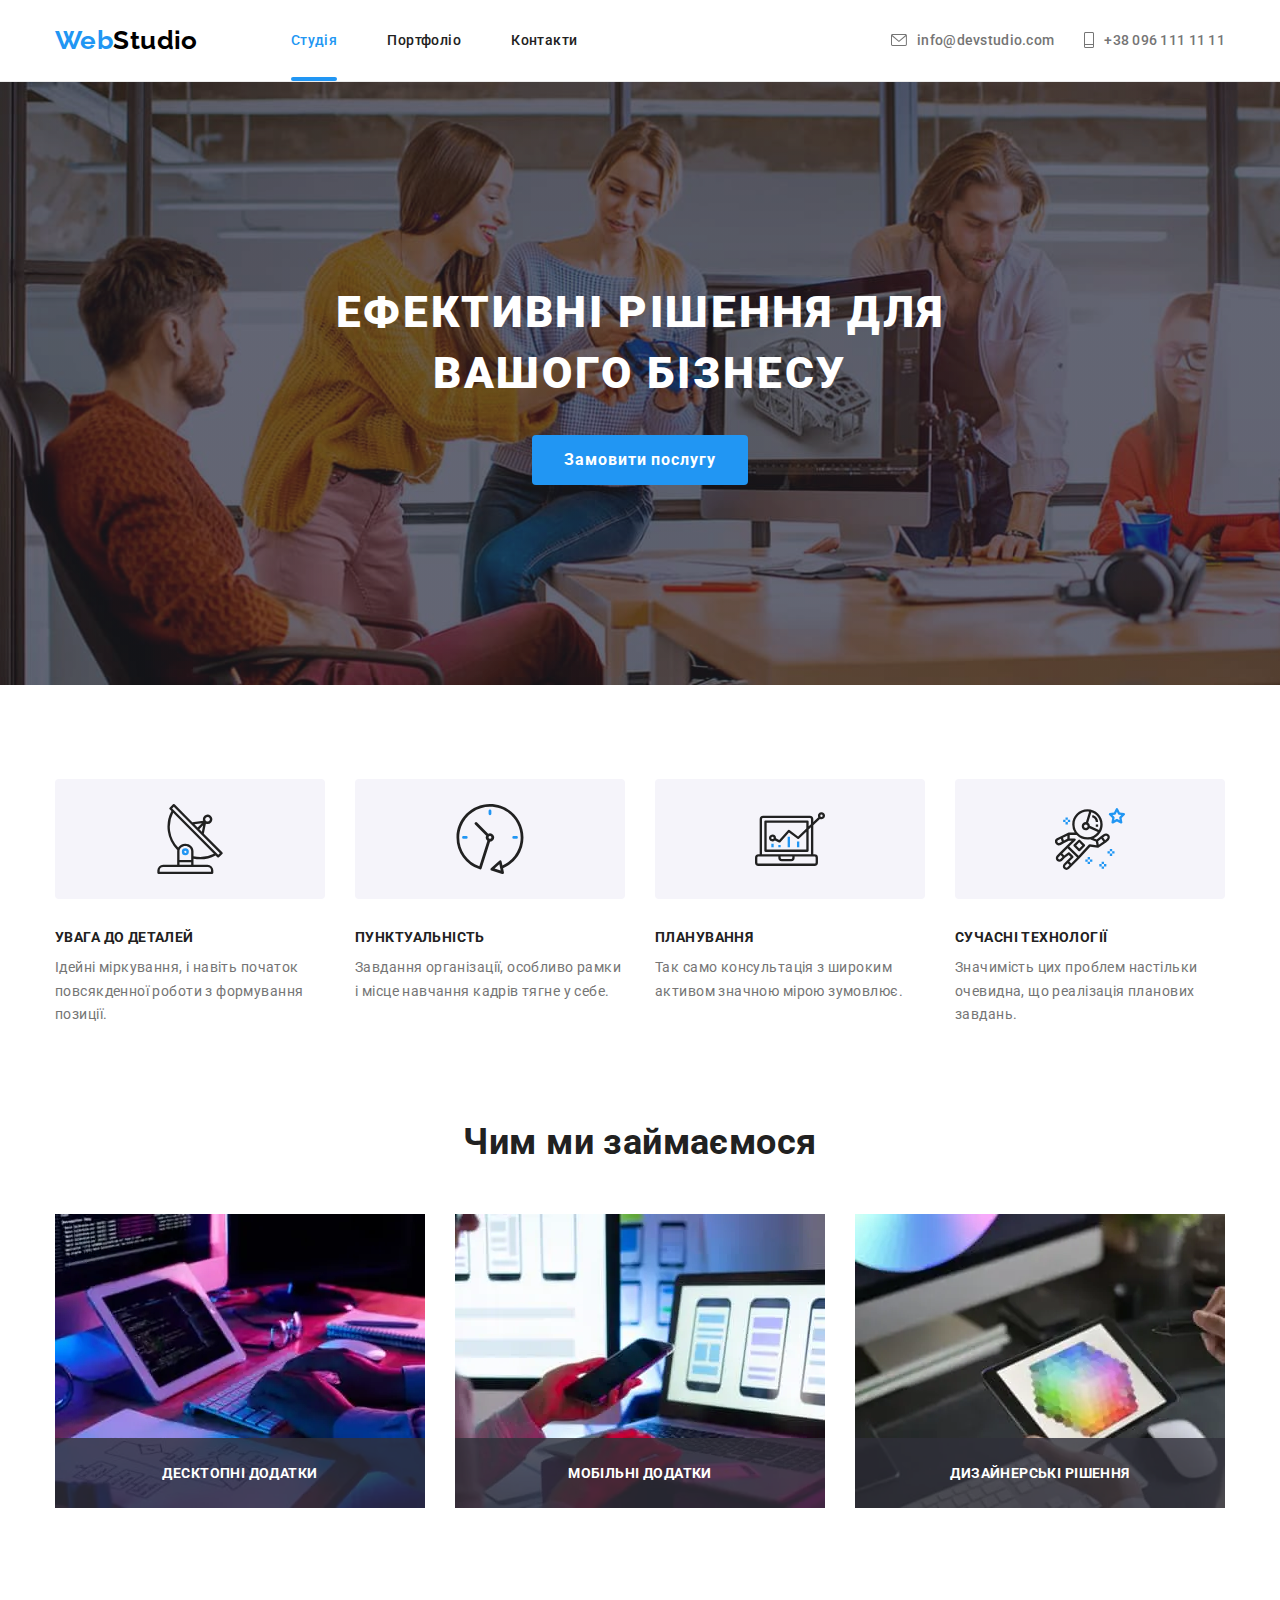
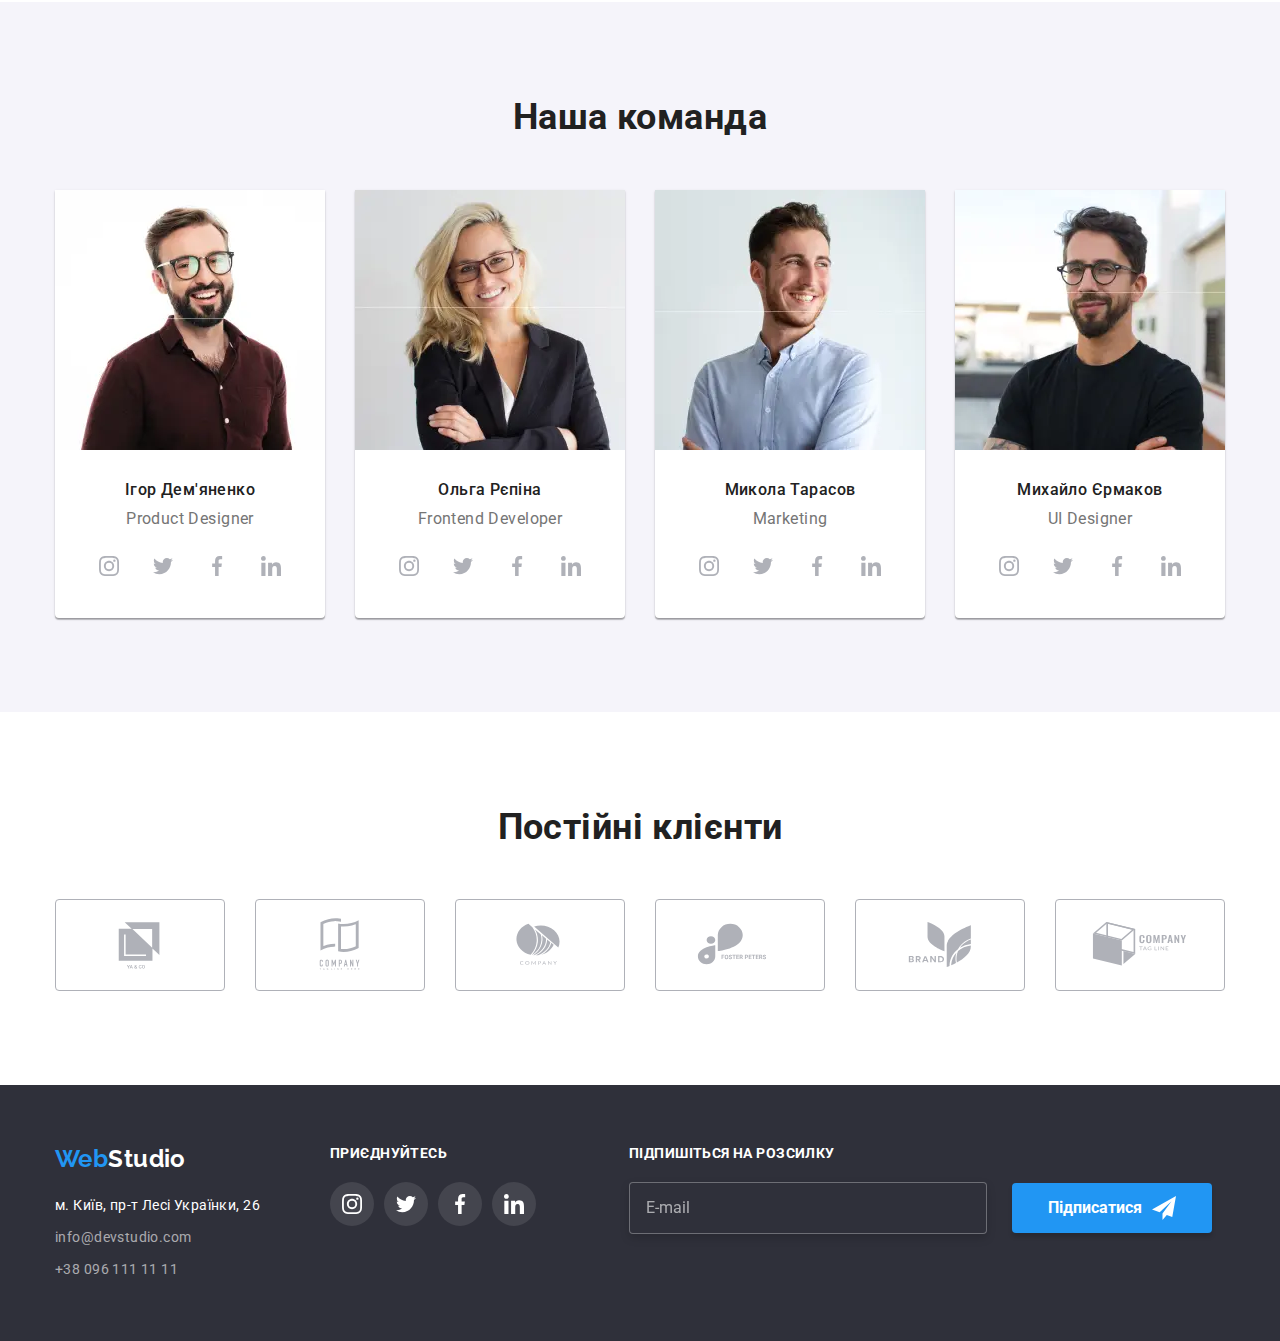
==== commit 819543b8: "home-work-8" ====
--- a/index.html
+++ b/index.html
@@ -32,7 +32,7 @@
             data-menu-button
           >
             <svg
-              class="menu-button__svg"              
+              class="menu-button__svg"   
               aria-label="перемикач мобільного меню"
             >
               <use
--- a/css/main.min.css
+++ b/css/main.min.css
@@ -1 +1 @@
-a{text-decoration:none}h1,h2,h3,h4,h5,h6{margin:0}img{display:block;max-width:100%;height:auto}.section__title--none{position:absolute;width:1px;height:1px;margin:-1px;border:0;padding:0;clip:rect(0 0 0 0);overflow:hidden}ul{margin:0;padding:0;list-style:none}.body{font-family:"Roboto",sans-serif;font-size:14px;line-height:1.2;letter-spacing:.03em;color:#757575;background-color:#fff}.body.modal-open{overflow:hidden}.container{padding:0 15px;margin-left:auto;margin-right:auto}.container--header{display:-webkit-box;display:-ms-flexbox;display:flex;-webkit-box-align:center;-ms-flex-align:center;align-items:center;min-height:60px}@media screen and (max-width: 767px){.container--header{-webkit-box-pack:justify;-ms-flex-pack:justify;justify-content:space-between}}@media screen and (min-width: 480px){.container{width:480px}}@media screen and (min-width: 768px){.container{width:768px;min-height:80px}}@media screen and (min-width: 1200px){.container{width:1200px}.container--footer{display:-webkit-box;display:-ms-flexbox;display:flex}}.mobile-menu__container{position:relative;padding-top:48px;padding-right:0;padding-bottom:48px;padding-left:40px}.header{position:relative;border-bottom:1px solid #ececec}.menu-button.is-open .header{border:none}.logo{font-family:"Raleway",sans-serif;font-weight:700;font-size:24px}.logo--header{display:block;color:#000}@media screen and (min-width: 768px){.logo--header{margin-right:88px}}@media screen and (min-width: 1200px){.logo--header{margin-right:93px;font-size:26px}}.logo--footer{display:inline-block;margin-bottom:20px;width:100%;color:#fff}@media screen and (max-width: 1199px){.logo--footer{text-align:center}}.logo__web{color:#2196f3}.backdrop{position:fixed;top:0;left:0;z-index:5;width:100%;height:100%;opacity:1;background-color:rgba(0,0,0,.2);-webkit-transition:opacity 250ms cubic-bezier(0.4, 0, 0.2, 1);transition:opacity 250ms cubic-bezier(0.4, 0, 0.2, 1);padding:93px 15px;overflow-y:scroll}.backdrop.is-hidden{opacity:0;pointer-events:none}.backdrop.is-hidden .modal{-webkit-transform:translate(-50%, -50%) scale(0);transform:translate(-50%, -50%) scale(0)}.modal{position:relative;padding:40px;min-height:609px;-webkit-box-shadow:0px 1px 3px rgba(0,0,0,.12),0px 1px 1px rgba(0,0,0,.14),0px 2px 1px rgba(0,0,0,.2);box-shadow:0px 1px 3px rgba(0,0,0,.12),0px 1px 1px rgba(0,0,0,.14),0px 2px 1px rgba(0,0,0,.2);border-radius:4px;background-color:#fff}@media screen and (max-width: 479px){.modal{max-width:450px}}@media screen and (min-width: 480px){.modal{width:450px;position:absolute;top:70%;left:50%;-webkit-transform:translate(-50%, -50%) scale(1);transform:translate(-50%, -50%) scale(1);-webkit-transition:-webkit-transform 250ms cubic-bezier(0.4, 0, 0.2, 1);transition:-webkit-transform 250ms cubic-bezier(0.4, 0, 0.2, 1);transition:transform 250ms cubic-bezier(0.4, 0, 0.2, 1);transition:transform 250ms cubic-bezier(0.4, 0, 0.2, 1), -webkit-transform 250ms cubic-bezier(0.4, 0, 0.2, 1)}}@media screen and (min-width: 1200px){.modal{width:528px;min-height:581px;top:50%}}.modal__close{position:absolute;display:-webkit-box;display:-ms-flexbox;display:flex;-webkit-box-pack:center;-ms-flex-pack:center;justify-content:center;-webkit-box-align:center;-ms-flex-align:center;align-items:center;right:8px;top:8px;padding:0;z-index:9;width:30px;height:30px;cursor:pointer;border:1px solid rgba(0,0,0,.1);border-radius:50%;background-color:#fff}@media screen and (min-width: 1200px){.modal__close{left:490px}}.modal__close-icon{width:18px;height:18px;fill:#000;-webkit-transition:fill 250ms cubic-bezier(0.4, 0, 0.2, 1);transition:fill 250ms cubic-bezier(0.4, 0, 0.2, 1)}.modal__close:hover .modal__close-icon{fill:#2196f3}.contact{display:-webkit-box;display:-ms-flexbox;display:flex}@media screen and (max-width: 767px){.contact{margin-top:auto}}@media screen and (max-width: 767px){.contact-header{display:-webkit-box;display:-ms-flexbox;display:flex;-webkit-box-orient:vertical;-webkit-box-direction:reverse;-ms-flex-direction:column-reverse;flex-direction:column-reverse}}@media screen and (min-width: 768px){.contact-header{display:-webkit-box;display:-ms-flexbox;display:flex;-webkit-box-orient:vertical;-webkit-box-direction:normal;-ms-flex-direction:column;flex-direction:column;-webkit-box-pack:center;-ms-flex-pack:center;justify-content:center}.contact-header :not(:last-child){margin-bottom:10px}}@media screen and (min-width: 768px)and (max-width: 1199px){.contact-header{margin-left:90px}}@media screen and (min-width: 1200px){.contact-header{-webkit-box-orient:horizontal;-webkit-box-direction:normal;-ms-flex-direction:row;flex-direction:row;-webkit-box-align:center;-ms-flex-align:center;align-items:center}}@media screen and (max-width: 479px){.contact-header__item:not(:last-child){margin-top:20px}}@media screen and (min-width: 480px)and (max-width: 767px){.contact-header__item:not(:last-child){margin-top:32px}}@media screen and (min-width: 768px){.contact-header__item{min-height:14px}}@media screen and (min-width: 1200px){.contact-header__item{min-height:16px}.contact-header__item:not(:last-child){margin-right:30px;margin-bottom:0}}.contact-header__icon{fill:currentColor;-webkit-transition:fill 250ms cubic-bezier(0.4, 0, 0.2, 1);transition:fill 250ms cubic-bezier(0.4, 0, 0.2, 1)}@media screen and (max-width: 767px){.contact-header__icon{display:none}}@media screen and (min-width: 768px){.contact-header__icon{margin-right:8px}.contact-header__icon--mail{width:14px;height:10px}.contact-header__icon--tel{width:10px;height:14px}}@media screen and (min-width: 1200px){.contact-header__icon{margin-right:10px}.contact-header__icon--mail{width:16px;height:12px}.contact-header__icon--tel{width:10px;height:16px}}.contact-header__icon:hover,.contact-header__icon:focus{fill:#2196f3}.contact-header__link{display:-webkit-box;display:-ms-flexbox;display:flex;-webkit-box-align:center;-ms-flex-align:center;align-items:center;width:100%;font-weight:500;color:currentColor;-webkit-transition:color 250ms cubic-bezier(0.4, 0, 0.2, 1);transition:color 250ms cubic-bezier(0.4, 0, 0.2, 1)}@media screen and (min-width: 768px){.contact-header__link{font-weight:500;font-size:12px;line-height:1.2;letter-spacing:.02em}}@media screen and (min-width: 1200px){.contact-header__link{font-size:14px}}.contact-header__link:hover,.contact-header__link:focus{color:#2196f3}.contact-header__link--phone{font-weight:500;line-height:1.2;letter-spacing:.02em;color:#2196f3}@media screen and (max-width: 479px){.contact-header__link--phone{font-size:27px}}@media screen and (min-width: 480px)and (max-width: 767px){.contact-header__link--phone{font-size:34px}}.contact-header__link--mail{font-weight:500;line-height:1.2;letter-spacing:.02em;color:#757575}@media screen and (max-width: 479px){.contact-header__link--mail{font-size:22px}}@media screen and (min-width: 480px)and (max-width: 767px){.contact-header__link--mail{font-size:24px}}@media screen and (max-width: 479px){.social-header{margin-top:45px}}@media screen and (min-width: 480px)and (max-width: 767px){.social-header{margin-top:64px}}.social-header__item:not(:last-child){margin-right:10px;padding-right:10px;border-right:1px solid #2196f3}.social-header__link{font-weight:500;font-size:14px;line-height:1.2;letter-spacing:.02em;text-transform:capitalize;color:#2196f3}@media screen and (min-width: 480px)and (max-width: 767px){.social-header__link{font-size:18px}}@media screen and (min-width: 768px){.social-header{display:none}}.social-header__list{display:-webkit-box;display:-ms-flexbox;display:flex}@media screen and (min-width: 1200px){.navigation{width:100%}}@media screen and (min-width: 768px){.main-nav{display:-webkit-box;display:-ms-flexbox;display:flex}}@media screen and (max-width: 767px){button.menu-button.is-open{position:fixed;top:10px;right:15px}}.menu-button__svg{z-index:5}.menu-button{z-index:10;position:static;top:10px;right:15px;width:40px;height:40px;display:-webkit-inline-box;display:-ms-inline-flexbox;display:inline-flex;-webkit-box-pack:center;-ms-flex-pack:center;justify-content:center;-webkit-box-align:center;-ms-flex-align:center;align-items:center;margin:0;padding:0;border:none;line-height:0;background-color:#fff;cursor:pointer}@media screen and (min-width: 768px){.menu-button{display:none}}.menu-button:hover .menu-button__svg{fill:#2196f3}.menu-button .icon-cross{display:none}.menu-button.is-open .icon-cross{display:block}.menu-button.is-open .icon-menu{display:none}.menu-button.is-open svg{width:18px;height:18px}.menu-button svg{width:24px;height:16px}.mobile-menu{position:absolute;top:0;left:0;width:100%;height:100%;overflow:auto;background-color:#fff;-webkit-box-shadow:0px 4px 8px rgba(0,0,0,.04),0px 2px 4px rgba(0,0,0,.08),0px 1px 3px rgba(0,0,0,.16);box-shadow:0px 4px 8px rgba(0,0,0,.04),0px 2px 4px rgba(0,0,0,.08),0px 1px 3px rgba(0,0,0,.16)}.mobile-menu__close-btn{background-color:rgba(0,0,0,0);border:none;padding:0;line-height:0;position:absolute;top:10px;right:15px;cursor:pointer}.mobile-menu__close-icon{fill:#000;-webkit-transition:fill 250ms cubic-bezier(0.4, 0, 0.2, 1);transition:fill 250ms cubic-bezier(0.4, 0, 0.2, 1)}.mobile-menu__close-btn:hover .mobile-menu__close-icon,.mobile-menu__close-btn:focus .mobile-menu__close-icon{fill:#2196f3}.menu-button.is-open .menu{display:none}@media screen and (max-width: 767px){.menu{display:none;width:100%;min-height:100vh;position:absolute;top:0;left:0;background-color:#fff;padding-top:48px}}@media screen and (max-width: 767px)and (max-width: 479px){.menu{padding-left:20px;padding-bottom:15px}}@media screen and (max-width: 767px)and (min-width: 480px){.menu{padding-left:40px;padding-bottom:48px}}@media screen and (max-width: 767px){.menu.is-open{position:fixed;display:-webkit-box;display:-ms-flexbox;display:flex;-webkit-box-orient:vertical;-webkit-box-direction:normal;-ms-flex-direction:column;flex-direction:column;z-index:4}}@media screen and (min-width: 768px){.menu{display:-webkit-box;display:-ms-flexbox;display:flex}}@media screen and (min-width: 1200px){.menu{-webkit-box-pack:justify;-ms-flex-pack:justify;justify-content:space-between}}@media screen and (max-width: 479px){.menu__item{margin-bottom:15px}}@media screen and (min-width: 480px)and (max-width: 767px){.menu__item:not(:last-child){margin-bottom:32px}}.menu__link{font-weight:500;line-height:1.2;color:#212121;-webkit-transition:color 250ms cubic-bezier(0.4, 0, 0.2, 1);transition:color 250ms cubic-bezier(0.4, 0, 0.2, 1)}@media screen and (max-width: 479px){.menu__link{font-size:30px}}@media screen and (min-width: 480px)and (max-width: 767px){.menu__link{font-size:40px}}@media screen and (min-width: 768px){.menu__link{position:relative;display:block;padding-top:32px;padding-bottom:32px;font-weight:500;color:#212121}.menu__link--current::after{content:"";position:absolute;left:0;bottom:0;display:inline-block;width:100%;height:4px;border-radius:2px;background-color:#2196f3}}.menu__link:hover,.menu__link:focus{color:#2196f3}.menu__link--current{color:#2196f3}@media screen and (min-width: 768px){.menu__item+.menu__item{margin-left:50px}}.hero{display:-webkit-box;display:-ms-flexbox;display:flex;margin-left:auto;margin-right:auto;padding-top:118px;padding-bottom:118px;min-height:400px;background-color:#c4c4c4;background-image:-webkit-gradient(linear, left top, right top, from(rgba(47, 48, 58, 0.4)), to(rgba(47, 48, 58, 0.4))),url(../images/mobile-version/header-mobile.jpg);background-image:linear-gradient(to right, rgba(47, 48, 58, 0.4), rgba(47, 48, 58, 0.4)),url(../images/mobile-version/header-mobile.jpg);background-size:cover}@media(min-device-pixel-ratio: 2),(-webkit-min-device-pixel-ratio: 2),(min-resolution: 192dpi),(min-resolution: 2dppx){.hero{background-color:#c4c4c4;background-image:-webkit-gradient(linear, left top, right top, from(rgba(47, 48, 58, 0.4)), to(rgba(47, 48, 58, 0.4))),url(../images/mobile-version/header-mobile@2x.jpg);background-image:linear-gradient(to right, rgba(47, 48, 58, 0.4), rgba(47, 48, 58, 0.4)),url(../images/mobile-version/header-mobile@2x.jpg)}}@media screen and (min-width: 768px){.hero{background-image:-webkit-gradient(linear, left top, right top, from(rgba(47, 48, 58, 0.4)), to(rgba(47, 48, 58, 0.4))),url(../images/tablet-version/header-tablet.jpg);background-image:linear-gradient(to right, rgba(47, 48, 58, 0.4), rgba(47, 48, 58, 0.4)),url(../images/tablet-version/header-tablet.jpg)}}@media screen and (min-width: 768px)and (min-device-pixel-ratio: 2),screen and (min-width: 768px)and (-webkit-min-device-pixel-ratio: 2),screen and (min-width: 768px)and (min-resolution: 192dpi),screen and (min-width: 768px)and (min-resolution: 2dppx){.hero{background-color:#c4c4c4;background-image:-webkit-gradient(linear, left top, right top, from(rgba(47, 48, 58, 0.4)), to(rgba(47, 48, 58, 0.4))),url(../images/tablet-version/header-tablet@2x.jpg);background-image:linear-gradient(to right, rgba(47, 48, 58, 0.4), rgba(47, 48, 58, 0.4)),url(../images/tablet-version/header-tablet@2x.jpg)}}@media screen and (min-width: 1200px){.hero{max-width:1600px;padding-top:200px;padding-bottom:200px;min-height:600px;background-image:-webkit-gradient(linear, left top, right top, from(rgba(47, 48, 58, 0.4)), to(rgba(47, 48, 58, 0.4))),url(../images/desktop-version/fon-hero.jpg);background-image:linear-gradient(to right, rgba(47, 48, 58, 0.4), rgba(47, 48, 58, 0.4)),url(../images/desktop-version/fon-hero.jpg)}}@media screen and (min-width: 1200px)and (min-device-pixel-ratio: 2),screen and (min-width: 1200px)and (-webkit-min-device-pixel-ratio: 2),screen and (min-width: 1200px)and (min-resolution: 192dpi),screen and (min-width: 1200px)and (min-resolution: 2dppx){.hero{background-color:#c4c4c4;background-image:-webkit-gradient(linear, left top, right top, from(rgba(47, 48, 58, 0.4)), to(rgba(47, 48, 58, 0.4))),url(../images/desktop-version/fon-hero@2x.jpg);background-image:linear-gradient(to right, rgba(47, 48, 58, 0.4), rgba(47, 48, 58, 0.4)),url(../images/desktop-version/fon-hero@2x.jpg)}}.hero__title{margin-left:auto;margin-right:auto;font-weight:900;color:#fff;text-align:center;text-transform:uppercase;letter-spacing:.06em}@media screen and (min-width: 480px){.hero__title{width:360px;font-size:26px;line-height:1.6}}@media screen and (min-width: 1200px){.hero__title{width:696px;font-size:44px;line-height:1.4}}.hero__button{display:block;min-width:216px;height:50px;margin-top:30px;margin-left:auto;margin-right:auto;padding:0;border-radius:4px;border:none;cursor:pointer;font-weight:700;font-size:16px;line-height:1.9;letter-spacing:.06em;text-align:center;color:#fff;background-color:#2196f3}.hero__button:hover,.hero__button:focus{width:216px;height:50px;margin-left:auto;margin-right:auto;margin-top:30px}textarea{resize:none}.form__title{margin:0;margin-bottom:12px;padding:0;text-align:center;font-weight:700;font-size:20px;line-height:1.5;color:#212121}@media screen and (max-width: 1199px){.form__title{max-width:370px}}@media screen and (min-width: 1200px){.form__title{width:448px}}.form__field{position:relative;display:-webkit-box;display:-ms-flexbox;display:flex;-webkit-box-orient:vertical;-webkit-box-direction:normal;-ms-flex-direction:column;flex-direction:column;font-size:12px;line-height:1.16;letter-spacing:.01em}.form__label{margin-bottom:4px}.input{position:relative}.input__field{width:100%;min-height:40px;margin-bottom:10px;padding:0;padding-left:42px;border-radius:4px;border:1px solid rgba(33,33,33,.2);font-size:16px;line-height:0;-webkit-transition:border 250ms cubic-bezier(0.4, 0, 0.2, 1);transition:border 250ms cubic-bezier(0.4, 0, 0.2, 1)}.input__field:hover,.input__field:focus{border-color:#2196f3}.input__icon:hover .input__field{border-color:#2196f3}.input__icon{position:absolute;top:11px;left:15px;width:18px;height:18px;fill:#212121;-webkit-transition:fill 250ms cubic-bezier(0.4, 0, 0.2, 1);transition:fill 250ms cubic-bezier(0.4, 0, 0.2, 1)}.input__icon:hover{fill:#2196f3}.input__field:hover+.input__icon,.input__field:focus+.input__icon{fill:#2196f3}.input:-moz-placeholder-shown+.input__icon{fill:#212121}.input:-ms-input-placeholder+.input__icon{fill:#212121}.input:placeholder-shown+.input__icon{fill:#212121}.input:not(:-moz-placeholder-shown)+.input__icon{fill:#2196f3}.input:not(:-ms-input-placeholder)+.input__icon{fill:#2196f3}.input:not(:placeholder-shown)+.input__icon{fill:#2196f3}.form__coment{height:120px;padding:12px 16px;border-radius:4px;border:1px solid rgba(33,33,33,.2);font-size:16px;line-height:1.17;letter-spacing:.03em;-webkit-transition:border 250ms cubic-bezier(0.4, 0, 0.2, 1);transition:border 250ms cubic-bezier(0.4, 0, 0.2, 1)}.form__coment:hover,.form__coment:focus{border-color:#2196f3}.form__coment::-webkit-input-placeholder{color:rgba(117,117,117,.5);font-size:12px;line-height:1.17;letter-spacing:.01em}.form__coment::-moz-placeholder{color:rgba(117,117,117,.5);font-size:12px;line-height:1.17;letter-spacing:.01em}.form__coment:-ms-input-placeholder{color:rgba(117,117,117,.5);font-size:12px;line-height:1.17;letter-spacing:.01em}.form__coment::-ms-input-placeholder{color:rgba(117,117,117,.5);font-size:12px;line-height:1.17;letter-spacing:.01em}.form__coment::placeholder{color:rgba(117,117,117,.5);font-size:12px;line-height:1.17;letter-spacing:.01em}.policy{position:relative;display:-webkit-inline-box;display:-ms-inline-flexbox;display:inline-flex;-webkit-box-orient:horizontal;-webkit-box-direction:normal;-ms-flex-direction:row;flex-direction:row;-webkit-box-pack:start;-ms-flex-pack:start;justify-content:flex-start;-webkit-box-align:center;-ms-flex-align:center;align-items:center;margin-left:auto;margin-right:auto;margin-top:20px;margin-bottom:30px;font-size:12px;line-height:1.2;letter-spacing:.03em}@media screen and (min-width: 1200px){.policy{width:425px;font-size:14px;line-height:1.7}}.policy__check{position:absolute;-webkit-appearance:none;-moz-appearance:none;appearance:none}.policy__icon-off{max-width:16px;max-height:15px;margin-right:9px;opacity:1}.policy__icon-on{position:absolute;width:16px;height:15px;top:50%;-webkit-transform:translateY(-50%);transform:translateY(-50%);opacity:0}.policy__check:checked+.policy__icon-on{opacity:1}.policy__condition{text-decoration:underline;color:#2196f3}.form__button{margin-left:auto;margin-right:auto;width:200px;height:50px;border:none;border-radius:4px;font-weight:700;font-size:16px;line-height:1.9;letter-spacing:.06em;color:#fff;background-color:#2196f3}.section{margin-left:auto;margin-right:auto;padding-top:60px;padding-bottom:60px}@media screen and (min-width: 1200px){.section{padding-top:94px;padding-bottom:94px}.section--plus{padding-bottom:0}}.section__title{font-weight:700;font-size:28px;line-height:1.2;text-align:center;margin-top:0;margin-bottom:30px;color:#212121}@media screen and (min-width: 1200px){.section__title{font-size:36px;margin-bottom:50px}}@media screen and (min-width: 768px)and (max-width: 1199px){.pluses{display:-webkit-box;display:-ms-flexbox;display:flex;-ms-flex-wrap:wrap;flex-wrap:wrap;gap:30px}}@media screen and (min-width: 1200px){.pluses{display:-webkit-box;display:-ms-flexbox;display:flex;-webkit-box-pack:center;-ms-flex-pack:center;justify-content:center}}@media screen and (min-width: 768px)and (max-width: 1199px){.pluses__item{width:calc((100% - 30px)/2)}}@media screen and (min-width: 1200px){.pluses__item{width:270px}.pluses__item+.pluses__item{margin-left:30px}}.pluses-box{min-height:120px;margin-bottom:30px;display:-webkit-box;display:-ms-flexbox;display:flex;-webkit-box-pack:center;-ms-flex-pack:center;justify-content:center;-webkit-box-align:center;-ms-flex-align:center;align-items:center;background-color:#f5f4fa;border-radius:4px}@media screen and (max-width: 767px){.pluses-box{margin-top:30px}}.pluses-box__icon{width:70px;height:70px}.pluses__title{margin-top:0;margin-bottom:0;font-weight:700;font-size:14px;text-transform:uppercase;color:#212121}@media screen and (max-width: 767px){.pluses__title{text-align:center}}.pluses__text{margin-top:10px;margin-bottom:0;line-height:1.7}@media screen and (max-width: 1199px){.section--projects{display:none}}.projects{display:-webkit-box;display:-ms-flexbox;display:flex;-webkit-box-pack:center;-ms-flex-pack:center;justify-content:center}.projekts__employment{position:relative}.projekts__employment+.projekts__employment{margin-left:30px}.projects__image{position:relative}.projects__image::before{content:"";display:inline-block;position:absolute;width:100%;min-height:70px;bottom:0;background-color:rgba(47,48,58,.8)}.projekts__text{position:absolute;width:100%;min-height:70px;display:-webkit-box;display:-ms-flexbox;display:flex;-webkit-box-pack:center;-ms-flex-pack:center;justify-content:center;-webkit-box-align:center;-ms-flex-align:center;align-items:center;margin:0;padding:0;bottom:0;font-weight:700;color:#fff;text-transform:uppercase;text-align:center}.section--team{background-color:#f5f4fa}@media screen and (min-width: 768px)and (max-width: 1199px){.team{display:-webkit-box;display:-ms-flexbox;display:flex;-ms-flex-wrap:wrap;flex-wrap:wrap;gap:30px}}@media screen and (min-width: 1200px){.team{display:-webkit-box;display:-ms-flexbox;display:flex;-webkit-box-pack:center;-ms-flex-pack:center;justify-content:center}}.team__box{background-color:#fff;-webkit-box-shadow:0px 1px 3px rgba(0,0,0,.12),0px 1px 1px rgba(0,0,0,.14),0px 2px 1px rgba(0,0,0,.2);box-shadow:0px 1px 3px rgba(0,0,0,.12),0px 1px 1px rgba(0,0,0,.14),0px 2px 1px rgba(0,0,0,.2);border-radius:0px 0px 4px 4px}@media screen and (max-width: 767px)and (max-width: 1199px){.team__box:not(:last-child){margin-bottom:30px}}@media screen and (min-width: 768px){.team__box{width:calc((100% - 30px)/2)}}@media screen and (min-width: 1200px){.team__box+.team__box{margin-left:30px}}.team__list{padding-top:30px;padding-bottom:24px}@media screen and (min-width: 1200px){.team__list{padding-bottom:30px}}.team__name{margin-bottom:0;font-weight:500;font-size:16px;text-align:center;color:#212121}.team__job{margin-top:10px;margin-bottom:16px;font-weight:400;font-size:16px;text-align:center}.photo{height:460px;width:100%;-o-object-fit:cover;object-fit:cover}@media screen and (min-width: 768px){.photo{height:374px}}@media screen and (min-width: 1200px){.photo{height:260px}}.social{display:-webkit-box;display:-ms-flexbox;display:flex;-webkit-box-pack:center;-ms-flex-pack:center;justify-content:center}.social__item{width:44px;height:44px;background-color:#fff}.social__item:not(:last-child){margin-right:10px}.social__link{display:-webkit-box;display:-ms-flexbox;display:flex;width:100%;height:100%;-webkit-box-pack:center;-ms-flex-pack:center;justify-content:center;-webkit-box-align:center;-ms-flex-align:center;align-items:center;border-radius:50%;color:#afb1b8;-webkit-transition:color 250ms cubic-bezier(0.4, 0, 0.2, 1),background-color 250ms cubic-bezier(0.4, 0, 0.2, 1);transition:color 250ms cubic-bezier(0.4, 0, 0.2, 1),background-color 250ms cubic-bezier(0.4, 0, 0.2, 1)}.social__link:not(:last-child){margin-right:10px}.social__link:hover,.social__link:focus{color:#fff;background-color:#2196f3}.social__icon{width:20px;height:20px;fill:currentColor;-webkit-transition:fill 250ms cubic-bezier(0.4, 0, 0.2, 1);transition:fill 250ms cubic-bezier(0.4, 0, 0.2, 1)}.social__icon:hover,.social__icon:focus{fill:currentColor}.social-footer__join{margin-top:0;margin-bottom:20px;font-weight:700;text-transform:uppercase;color:#fff}@media screen and (max-width: 767px){.social-footer{margin-top:60px}}@media screen and (max-width: 1199px){.social-footer{text-align:center}}@media screen and (min-width: 1200px){.social-footer{margin-left:70px}}.social--footer{display:-webkit-box;display:-ms-flexbox;display:flex;-webkit-box-pack:center;-ms-flex-pack:center;justify-content:center}.social__item--footer{width:44px;height:44px;margin-bottom:0;border-radius:50%;background-color:rgba(255,255,255,.1)}.social__item--footer:not(:last-child){margin-right:10px}.social__icon--footer{fill:#fff}.clients{display:-webkit-box;display:-ms-flexbox;display:flex}@media screen and (max-width: 1199px){.clients{-ms-flex-wrap:wrap;flex-wrap:wrap;gap:30px}}@media screen and (max-width: 1199px)and (min-width: 1200px){.clients{-webkit-box-pack:center;-ms-flex-pack:center;justify-content:center}}.clients__list{height:92px}@media screen and (max-width: 767px){.clients__list{-ms-flex-preferred-size:calc((100% - 30px)/2);flex-basis:calc((100% - 30px)/2)}}@media screen and (min-width: 768px)and (max-width: 1199px){.clients__list{-ms-flex-preferred-size:calc((100% - 60px)/3);flex-basis:calc((100% - 60px)/3)}}@media screen and (min-width: 1200px){.clients__list{width:170px}.clients__list:not(:last-child){margin-right:30px}}.clients__link{width:100%;height:100%;display:-webkit-box;display:-ms-flexbox;display:flex;-webkit-box-pack:center;-ms-flex-pack:center;justify-content:center;-webkit-box-align:center;-ms-flex-align:center;align-items:center;border:1px solid #afb1b8;border-radius:4px;color:#afb1b8;-webkit-transition:color 250ms cubic-bezier(0.4, 0, 0.2, 1),border-color 250ms cubic-bezier(0.4, 0, 0.2, 1);transition:color 250ms cubic-bezier(0.4, 0, 0.2, 1),border-color 250ms cubic-bezier(0.4, 0, 0.2, 1)}.clients__link:hover,.clients__link:focus{color:#2196f3;border-color:#2196f3}.clients__icon{width:106px;height:60px;fill:currentColor;-webkit-transition:fill 250ms cubic-bezier(0.4, 0, 0.2, 1);transition:fill 250ms cubic-bezier(0.4, 0, 0.2, 1)}.clients__icon:hover,.clients__icon:focus{fill:currentColor}.footer{padding-top:60px;padding-bottom:60px;margin:0 auto;background-color:#2f303a}@media screen and (min-width: 768px)and (max-width: 1199px){.communication{display:-webkit-box;display:-ms-flexbox;display:flex;-ms-flex-pack:distribute;justify-content:space-around;-webkit-box-align:baseline;-ms-flex-align:baseline;align-items:baseline}}@media screen and (min-width: 1200px){.communication{display:-webkit-box;display:-ms-flexbox;display:flex}}@media screen and (max-width: 1199px){.contact-footer{text-align:center}}.contact-footer__address{margin-bottom:8px}.contact-footer__link{font-style:normal;line-height:1.7;color:rgba(255,255,255,.6);-webkit-transition:color 250ms cubic-bezier(0.4, 0, 0.2, 1);transition:color 250ms cubic-bezier(0.4, 0, 0.2, 1)}.contact-footer__link--last{padding:0}.contact-footer__link:hover,.contact-footer__link:focus{color:#2196f3}.contact-footer__link--address{color:#fff}.subscription-form{margin-top:60px}@media screen and (min-width: 1200px){.subscription-form{display:-webkit-box;display:-ms-flexbox;display:flex;-webkit-box-flex:1;-ms-flex-positive:1;flex-grow:1;-webkit-box-pack:center;-ms-flex-pack:center;justify-content:center;margin-top:0;margin-left:93px}}.subscribe{display:-webkit-box;display:-ms-flexbox;display:flex;-webkit-box-orient:vertical;-webkit-box-direction:normal;-ms-flex-direction:column;flex-direction:column}@media screen and (max-width: 1199px){.subscribe{-webkit-box-align:center;-ms-flex-align:center;align-items:center}}@media screen and (min-width: 1200px){.subscribe{margin-right:12px}}.subscribe__label{text-transform:uppercase;font-weight:700;color:#fff}.subscribe__input{margin-top:20px;min-height:50px;margin-left:auto;margin-right:auto;padding:15px 16px;font-size:16px;line-height:1.25;border:1px solid rgba(255,255,255,.3);-webkit-filter:drop-shadow(0px 4px 4px rgba(0, 0, 0, 0.15));filter:drop-shadow(0px 4px 4px rgba(0, 0, 0, 0.15));border-radius:4px;-webkit-transition:background-color 250ms cubic-bezier(0.4, 0, 0.2, 1);transition:background-color 250ms cubic-bezier(0.4, 0, 0.2, 1)}.subscribe__input::-webkit-input-placeholder{font-size:16px;line-height:1.25;color:rgba(255,255,255,.6)}.subscribe__input::-moz-placeholder{font-size:16px;line-height:1.25;color:rgba(255,255,255,.6)}.subscribe__input:-ms-input-placeholder{font-size:16px;line-height:1.25;color:rgba(255,255,255,.6)}.subscribe__input::-ms-input-placeholder{font-size:16px;line-height:1.25;color:rgba(255,255,255,.6)}.subscribe__input::placeholder{font-size:16px;line-height:1.25;color:rgba(255,255,255,.6)}.subscribe__input:-moz-placeholder-shown{background-color:#2f303a}.subscribe__input:-ms-input-placeholder{background-color:#2f303a}.subscribe__input:placeholder-shown{background-color:#2f303a}.subscribe__input:not(:-moz-placeholder-shown){background-color:#fff}.subscribe__input:not(:-ms-input-placeholder){background-color:#fff}.subscribe__input:not(:placeholder-shown){background-color:#fff}@media screen and (min-width: 480px){.subscribe__input{width:358px}}@media screen and (min-width: 768px){.subscribe__input{width:450px}}@media screen and (min-width: 1200px){.subscribe__input{width:358px}}.subscribe__button{width:200px;height:50px;margin-left:auto;margin-right:auto;display:-webkit-box;display:-ms-flexbox;display:flex;-webkit-box-pack:center;-ms-flex-pack:center;justify-content:center;-webkit-box-align:center;-ms-flex-align:center;align-items:center;border:none;background-color:#2196f3;-webkit-box-shadow:0px 4px 4px rgba(0,0,0,.15);box-shadow:0px 4px 4px rgba(0,0,0,.15);border-radius:4px;cursor:pointer;font-weight:700;font-size:16px;line-height:1.9;color:#fff}@media screen and (max-width: 1199px){.subscribe__button{margin-top:20px}}@media screen and (min-width: 1200px){.subscribe__button{margin-top:38px}}.subscribe__icon{margin-left:10px;margin-top:auto;margin-bottom:auto;width:24px;height:24px;fill:currentColor}.filtrs{display:-webkit-box;display:-ms-flexbox;display:flex;-ms-flex-wrap:wrap;flex-wrap:wrap;row-gap:15px;-webkit-column-gap:8px;-moz-column-gap:8px;column-gap:8px;margin-bottom:40px}@media screen and (min-width: 768px){.filtrs{margin-bottom:30px;-webkit-box-pack:center;-ms-flex-pack:center;justify-content:center}}.filtrs__button{padding:6px 22px;border-radius:4px;border:none;cursor:pointer;font-family:"Roboto",sans-serif;font-weight:500;font-size:16px;line-height:1.6;letter-spacing:.03em;text-align:center;color:#212121;background-color:#f5f4fa;-webkit-transition:color 250ms cubic-bezier(0.4, 0, 0.2, 1),background-color 250ms cubic-bezier(0.4, 0, 0.2, 1),-webkit-box-shadow 250ms cubic-bezier(0.4, 0, 0.2, 1);transition:color 250ms cubic-bezier(0.4, 0, 0.2, 1),background-color 250ms cubic-bezier(0.4, 0, 0.2, 1),-webkit-box-shadow 250ms cubic-bezier(0.4, 0, 0.2, 1);transition:color 250ms cubic-bezier(0.4, 0, 0.2, 1),background-color 250ms cubic-bezier(0.4, 0, 0.2, 1),box-shadow 250ms cubic-bezier(0.4, 0, 0.2, 1);transition:color 250ms cubic-bezier(0.4, 0, 0.2, 1),background-color 250ms cubic-bezier(0.4, 0, 0.2, 1),box-shadow 250ms cubic-bezier(0.4, 0, 0.2, 1),-webkit-box-shadow 250ms cubic-bezier(0.4, 0, 0.2, 1)}.filtrs__button:hover,.filtrs__button:focus{-webkit-box-shadow:0px 3px 1px rgba(0,0,0,.1),0px 1px 2px rgba(0,0,0,.08),0px 2px 2px rgba(0,0,0,.12);box-shadow:0px 3px 1px rgba(0,0,0,.1),0px 1px 2px rgba(0,0,0,.08),0px 2px 2px rgba(0,0,0,.12);color:#fff;background-color:#2196f3}.filtrs__button:not(:last-child){margin-right:8px}@media screen and (min-width: 768px){.list-filters{display:-webkit-box;display:-ms-flexbox;display:flex;-ms-flex-wrap:wrap;flex-wrap:wrap;gap:30px}}@media screen and (min-width: 768px){.list-filters__item{-ms-flex-preferred-size:calc((100% - 30px)/2);flex-basis:calc((100% - 30px)/2)}}@media screen and (min-width: 1200px){.list-filters__item{-ms-flex-preferred-size:calc((100% - 60px)/3);flex-basis:calc((100% - 60px)/3)}}@media screen and (max-width: 767px){.list-filters__item:not(:last-child){margin-bottom:30px}}.list-filters__link{display:-webkit-box;display:-ms-flexbox;display:flex;-webkit-box-orient:vertical;-webkit-box-direction:normal;-ms-flex-direction:column;flex-direction:column;height:100%;-webkit-transition:-webkit-box-shadow 250ms cubic-bezier(0.4, 0, 0.2, 1);transition:-webkit-box-shadow 250ms cubic-bezier(0.4, 0, 0.2, 1);transition:box-shadow 250ms cubic-bezier(0.4, 0, 0.2, 1);transition:box-shadow 250ms cubic-bezier(0.4, 0, 0.2, 1), -webkit-box-shadow 250ms cubic-bezier(0.4, 0, 0.2, 1)}.list-filters__link:hover,.list-filters__link:focus{-webkit-box-shadow:0px 1px 1px rgba(0,0,0,.12),0px 4px 4px rgba(0,0,0,.06),1px 4px 6px rgba(0,0,0,.16);box-shadow:0px 1px 1px rgba(0,0,0,.12),0px 4px 4px rgba(0,0,0,.06),1px 4px 6px rgba(0,0,0,.16)}.cards{-webkit-box-flex:1;-ms-flex-positive:1;flex-grow:1;padding:20px 24px;background-color:var(--header-bg-color);border-left:1px solid #eee;border-right:1px solid #eee;border-bottom:1px solid #eee}.cards__name{margin-top:0;margin-bottom:4px;font-weight:700;font-size:18px;line-height:2;letter-spacing:.06em;color:#212121}.cards__type{margin-top:0;margin-bottom:0;font-size:16px;line-height:1.9;color:#757575}.list-filters__image{position:relative;overflow:hidden}.card-overlay{display:-webkit-box;display:-ms-flexbox;display:flex;-webkit-box-align:center;-ms-flex-align:center;align-items:center;position:absolute;width:100%;min-height:100%;top:0;left:0;background-color:rgba(33,150,243,.9);-webkit-transform:translateY(100%);transform:translateY(100%);-webkit-transition:-webkit-transform 250ms cubic-bezier(0.4, 0, 0.2, 1);transition:-webkit-transform 250ms cubic-bezier(0.4, 0, 0.2, 1);transition:transform 250ms cubic-bezier(0.4, 0, 0.2, 1);transition:transform 250ms cubic-bezier(0.4, 0, 0.2, 1), -webkit-transform 250ms cubic-bezier(0.4, 0, 0.2, 1)}.list-filters__link:hover .card-overlay,.list-filters__link:focus .card-overlay{-webkit-transform:translateY(0);transform:translateY(0)}.card-overlay__hover{margin:0;padding-left:24px;padding-right:24px;font-size:16px;line-height:1.5;color:#fff}@media screen and (min-width: 480px){.card-overlay__hover{font-size:18px}}/*# sourceMappingURL=main.min.css.map */+a{text-decoration:none}h1,h2,h3,h4,h5,h6{margin:0}img{display:block;max-width:100%;height:auto}.section__title--none{position:absolute;width:1px;height:1px;margin:-1px;border:0;padding:0;clip:rect(0 0 0 0);overflow:hidden}ul{margin:0;padding:0;list-style:none}.body{font-family:"Roboto",sans-serif;font-size:14px;line-height:1.2;letter-spacing:.03em;color:#757575;background-color:#fff}.body.modal-open{overflow:hidden}.container{padding:0 15px;margin-left:auto;margin-right:auto}.container--header{display:-webkit-box;display:-ms-flexbox;display:flex;-webkit-box-align:center;-ms-flex-align:center;align-items:center;min-height:60px}@media screen and (max-width: 767px){.container--header{-webkit-box-pack:justify;-ms-flex-pack:justify;justify-content:space-between}}@media screen and (min-width: 480px){.container{width:480px}}@media screen and (min-width: 768px){.container{width:768px;min-height:80px}}@media screen and (min-width: 1200px){.container{width:1200px}.container--footer{display:-webkit-box;display:-ms-flexbox;display:flex}}.mobile-menu__container{position:relative;padding-top:48px;padding-right:0;padding-bottom:48px;padding-left:40px}.header{position:relative;border-bottom:1px solid #ececec}.menu-button.is-open .header{border:none}.logo{font-family:"Raleway",sans-serif;font-weight:700;font-size:24px}.logo--header{display:block;color:#000}@media screen and (min-width: 768px){.logo--header{margin-right:88px}}@media screen and (min-width: 1200px){.logo--header{margin-right:93px;font-size:26px}}.logo--footer{display:inline-block;margin-bottom:20px;width:100%;color:#fff}@media screen and (max-width: 1199px){.logo--footer{text-align:center}}.logo__web{color:#2196f3}.backdrop{position:fixed;top:0;left:0;z-index:5;width:100%;height:100%;opacity:1;background-color:rgba(0,0,0,.2);-webkit-transition:opacity 250ms cubic-bezier(0.4, 0, 0.2, 1);transition:opacity 250ms cubic-bezier(0.4, 0, 0.2, 1);padding:93px 15px;overflow-y:scroll}.backdrop.is-hidden{opacity:0;pointer-events:none}.backdrop.is-hidden .modal{-webkit-transform:translate(-50%, -50%) scale(0);transform:translate(-50%, -50%) scale(0)}.modal{position:relative;padding:40px;min-height:609px;-webkit-box-shadow:0px 1px 3px rgba(0,0,0,.12),0px 1px 1px rgba(0,0,0,.14),0px 2px 1px rgba(0,0,0,.2);box-shadow:0px 1px 3px rgba(0,0,0,.12),0px 1px 1px rgba(0,0,0,.14),0px 2px 1px rgba(0,0,0,.2);border-radius:4px;background-color:#fff}@media screen and (max-width: 479px){.modal{max-width:450px}}@media screen and (min-width: 480px){.modal{width:450px;position:absolute;top:70%;left:50%;-webkit-transform:translate(-50%, -50%) scale(1);transform:translate(-50%, -50%) scale(1);-webkit-transition:-webkit-transform 250ms cubic-bezier(0.4, 0, 0.2, 1);transition:-webkit-transform 250ms cubic-bezier(0.4, 0, 0.2, 1);transition:transform 250ms cubic-bezier(0.4, 0, 0.2, 1);transition:transform 250ms cubic-bezier(0.4, 0, 0.2, 1), -webkit-transform 250ms cubic-bezier(0.4, 0, 0.2, 1)}}@media screen and (min-width: 1200px){.modal{width:528px;min-height:581px;top:50%}}.modal__close{position:absolute;display:-webkit-box;display:-ms-flexbox;display:flex;-webkit-box-pack:center;-ms-flex-pack:center;justify-content:center;-webkit-box-align:center;-ms-flex-align:center;align-items:center;right:8px;top:8px;padding:0;z-index:9;width:30px;height:30px;cursor:pointer;border:1px solid rgba(0,0,0,.1);border-radius:50%;background-color:#fff}@media screen and (min-width: 1200px){.modal__close{left:490px}}.modal__close-icon{width:18px;height:18px;fill:#000;-webkit-transition:fill 250ms cubic-bezier(0.4, 0, 0.2, 1);transition:fill 250ms cubic-bezier(0.4, 0, 0.2, 1)}.modal__close:hover .modal__close-icon{fill:#2196f3}.contact{display:-webkit-box;display:-ms-flexbox;display:flex}@media screen and (max-width: 767px){.contact{margin-top:auto}}@media screen and (max-width: 767px){.contact-header{display:-webkit-box;display:-ms-flexbox;display:flex;-webkit-box-orient:vertical;-webkit-box-direction:reverse;-ms-flex-direction:column-reverse;flex-direction:column-reverse}}@media screen and (min-width: 768px){.contact-header{display:-webkit-box;display:-ms-flexbox;display:flex;-webkit-box-orient:vertical;-webkit-box-direction:normal;-ms-flex-direction:column;flex-direction:column;-webkit-box-pack:center;-ms-flex-pack:center;justify-content:center}.contact-header :not(:last-child){margin-bottom:10px}}@media screen and (min-width: 768px)and (max-width: 1199px){.contact-header{margin-left:90px}}@media screen and (min-width: 1200px){.contact-header{-webkit-box-orient:horizontal;-webkit-box-direction:normal;-ms-flex-direction:row;flex-direction:row;-webkit-box-align:center;-ms-flex-align:center;align-items:center}}@media screen and (max-width: 479px){.contact-header__item:not(:last-child){margin-top:20px}}@media screen and (min-width: 480px)and (max-width: 767px){.contact-header__item:not(:last-child){margin-top:32px}}@media screen and (min-width: 768px){.contact-header__item{min-height:14px}}@media screen and (min-width: 1200px){.contact-header__item{min-height:16px}.contact-header__item:not(:last-child){margin-right:30px;margin-bottom:0}}.contact-header__icon{fill:currentColor;-webkit-transition:fill 250ms cubic-bezier(0.4, 0, 0.2, 1);transition:fill 250ms cubic-bezier(0.4, 0, 0.2, 1)}@media screen and (max-width: 767px){.contact-header__icon{display:none}}@media screen and (min-width: 768px){.contact-header__icon{margin-right:8px}.contact-header__icon--mail{width:14px;height:10px}.contact-header__icon--tel{width:10px;height:14px}}@media screen and (min-width: 1200px){.contact-header__icon{margin-right:10px}.contact-header__icon--mail{width:16px;height:12px}.contact-header__icon--tel{width:10px;height:16px}}.contact-header__icon:hover,.contact-header__icon:focus{fill:#2196f3}.contact-header__link{display:-webkit-box;display:-ms-flexbox;display:flex;-webkit-box-align:center;-ms-flex-align:center;align-items:center;width:100%;font-weight:500;color:currentColor;-webkit-transition:color 250ms cubic-bezier(0.4, 0, 0.2, 1);transition:color 250ms cubic-bezier(0.4, 0, 0.2, 1)}@media screen and (min-width: 768px){.contact-header__link{font-weight:500;font-size:12px;line-height:1.2;letter-spacing:.02em}}@media screen and (min-width: 1200px){.contact-header__link{font-size:14px}}.contact-header__link:hover,.contact-header__link:focus{color:#2196f3}.contact-header__link--phone{font-weight:500;line-height:1.2;letter-spacing:.02em}@media screen and (max-width: 479px){.contact-header__link--phone{font-size:27px}}@media screen and (min-width: 480px)and (max-width: 767px){.contact-header__link--phone{font-size:34px}}.contact-header__link--mail{font-weight:500;line-height:1.2;letter-spacing:.02em}@media screen and (max-width: 479px){.contact-header__link--mail{font-size:22px}}@media screen and (min-width: 480px)and (max-width: 767px){.contact-header__link--mail{font-size:24px}}@media screen and (max-width: 479px){.social-header{margin-top:45px}}@media screen and (min-width: 480px)and (max-width: 767px){.social-header{margin-top:64px}}.social-header__item:not(:last-child){margin-right:10px;padding-right:10px;border-right:1px solid #2196f3}.social-header__link{font-weight:500;font-size:14px;line-height:1.2;letter-spacing:.02em;text-transform:capitalize;color:#2196f3}@media screen and (min-width: 480px)and (max-width: 767px){.social-header__link{font-size:18px}}@media screen and (min-width: 768px){.social-header{display:none}}.social-header__list{display:-webkit-box;display:-ms-flexbox;display:flex}@media screen and (min-width: 1200px){.navigation{width:100%}}@media screen and (min-width: 768px){.main-nav{display:-webkit-box;display:-ms-flexbox;display:flex}}@media screen and (max-width: 767px){button.menu-button.is-open{position:fixed;top:10px;right:15px}}.menu-button__svg{z-index:5}.menu-button{z-index:10;position:static;top:10px;right:15px;width:40px;height:40px;margin:0;padding:0;border:none;line-height:0;background-color:#fff;cursor:pointer}@media screen and (min-width: 768px){.menu-button{display:none}}.menu-button:hover .menu-button__svg{fill:#2196f3}.menu-button .icon-cross{display:none}.menu-button.is-open .icon-cross{display:block}.menu-button.is-open .icon-menu{display:none}.icon-menu{width:24px;height:16px}.icon-cross{width:18px;height:18px}.menu-button__svg{width:100%;height:100%}.mobile-menu{position:absolute;top:0;left:0;width:100%;height:100%;overflow:auto;background-color:#fff;-webkit-box-shadow:0px 4px 8px rgba(0,0,0,.04),0px 2px 4px rgba(0,0,0,.08),0px 1px 3px rgba(0,0,0,.16);box-shadow:0px 4px 8px rgba(0,0,0,.04),0px 2px 4px rgba(0,0,0,.08),0px 1px 3px rgba(0,0,0,.16)}.mobile-menu__close-btn{background-color:rgba(0,0,0,0);border:none;padding:0;line-height:0;position:absolute;top:10px;right:15px;cursor:pointer}.mobile-menu__close-icon{fill:#000;-webkit-transition:fill 250ms cubic-bezier(0.4, 0, 0.2, 1);transition:fill 250ms cubic-bezier(0.4, 0, 0.2, 1)}.mobile-menu__close-btn:hover .mobile-menu__close-icon,.mobile-menu__close-btn:focus .mobile-menu__close-icon{fill:#2196f3}.menu-button.is-open .menu{display:none}@media screen and (max-width: 767px){.menu{display:none;width:100%;min-height:100vh;position:absolute;top:0;left:0;background-color:#fff;padding-top:48px}}@media screen and (max-width: 767px)and (max-width: 479px){.menu{padding-left:20px;padding-bottom:15px}}@media screen and (max-width: 767px)and (min-width: 480px){.menu{padding-left:40px;padding-bottom:48px}}@media screen and (max-width: 767px){.menu.is-open{position:fixed;display:-webkit-box;display:-ms-flexbox;display:flex;-webkit-box-orient:vertical;-webkit-box-direction:normal;-ms-flex-direction:column;flex-direction:column;z-index:4}}@media screen and (min-width: 768px){.menu{display:-webkit-box;display:-ms-flexbox;display:flex}}@media screen and (min-width: 1200px){.menu{-webkit-box-pack:justify;-ms-flex-pack:justify;justify-content:space-between}}@media screen and (max-width: 479px){.menu__item{margin-bottom:15px}}@media screen and (min-width: 480px)and (max-width: 767px){.menu__item:not(:last-child){margin-bottom:32px}}.menu__link{font-weight:500;line-height:1.2;color:#212121;-webkit-transition:color 250ms cubic-bezier(0.4, 0, 0.2, 1);transition:color 250ms cubic-bezier(0.4, 0, 0.2, 1)}@media screen and (max-width: 479px){.menu__link{font-size:30px}}@media screen and (min-width: 480px)and (max-width: 767px){.menu__link{font-size:40px}}@media screen and (min-width: 768px){.menu__link{position:relative;display:block;padding-top:32px;padding-bottom:32px;font-weight:500;color:#212121}.menu__link--current::after{content:"";position:absolute;left:0;bottom:0;display:inline-block;width:100%;height:4px;border-radius:2px;background-color:#2196f3}}.menu__link:hover,.menu__link:focus{color:#2196f3}.menu__link--current{color:#2196f3}@media screen and (min-width: 768px){.menu__item+.menu__item{margin-left:50px}}.hero{display:-webkit-box;display:-ms-flexbox;display:flex;margin-left:auto;margin-right:auto;padding-top:118px;padding-bottom:118px;min-height:400px;background-color:#c4c4c4;background-image:-webkit-gradient(linear, left top, right top, from(rgba(47, 48, 58, 0.4)), to(rgba(47, 48, 58, 0.4))),url(../images/mobile-version/header-mobile.jpg);background-image:linear-gradient(to right, rgba(47, 48, 58, 0.4), rgba(47, 48, 58, 0.4)),url(../images/mobile-version/header-mobile.jpg);background-size:cover}@media(min-device-pixel-ratio: 2),(-webkit-min-device-pixel-ratio: 2),(min-resolution: 192dpi),(min-resolution: 2dppx){.hero{background-color:#c4c4c4;background-image:-webkit-gradient(linear, left top, right top, from(rgba(47, 48, 58, 0.4)), to(rgba(47, 48, 58, 0.4))),url(../images/mobile-version/header-mobile@2x.jpg);background-image:linear-gradient(to right, rgba(47, 48, 58, 0.4), rgba(47, 48, 58, 0.4)),url(../images/mobile-version/header-mobile@2x.jpg)}}@media screen and (min-width: 768px){.hero{background-image:-webkit-gradient(linear, left top, right top, from(rgba(47, 48, 58, 0.4)), to(rgba(47, 48, 58, 0.4))),url(../images/tablet-version/header-tablet.jpg);background-image:linear-gradient(to right, rgba(47, 48, 58, 0.4), rgba(47, 48, 58, 0.4)),url(../images/tablet-version/header-tablet.jpg)}}@media screen and (min-width: 768px)and (min-device-pixel-ratio: 2),screen and (min-width: 768px)and (-webkit-min-device-pixel-ratio: 2),screen and (min-width: 768px)and (min-resolution: 192dpi),screen and (min-width: 768px)and (min-resolution: 2dppx){.hero{background-color:#c4c4c4;background-image:-webkit-gradient(linear, left top, right top, from(rgba(47, 48, 58, 0.4)), to(rgba(47, 48, 58, 0.4))),url(../images/tablet-version/header-tablet@2x.jpg);background-image:linear-gradient(to right, rgba(47, 48, 58, 0.4), rgba(47, 48, 58, 0.4)),url(../images/tablet-version/header-tablet@2x.jpg)}}@media screen and (min-width: 1200px){.hero{max-width:1600px;padding-top:200px;padding-bottom:200px;min-height:600px;background-image:-webkit-gradient(linear, left top, right top, from(rgba(47, 48, 58, 0.4)), to(rgba(47, 48, 58, 0.4))),url(../images/desktop-version/fon-hero.jpg);background-image:linear-gradient(to right, rgba(47, 48, 58, 0.4), rgba(47, 48, 58, 0.4)),url(../images/desktop-version/fon-hero.jpg)}}@media screen and (min-width: 1200px)and (min-device-pixel-ratio: 2),screen and (min-width: 1200px)and (-webkit-min-device-pixel-ratio: 2),screen and (min-width: 1200px)and (min-resolution: 192dpi),screen and (min-width: 1200px)and (min-resolution: 2dppx){.hero{background-color:#c4c4c4;background-image:-webkit-gradient(linear, left top, right top, from(rgba(47, 48, 58, 0.4)), to(rgba(47, 48, 58, 0.4))),url(../images/desktop-version/fon-hero@2x.jpg);background-image:linear-gradient(to right, rgba(47, 48, 58, 0.4), rgba(47, 48, 58, 0.4)),url(../images/desktop-version/fon-hero@2x.jpg)}}.hero__title{margin-left:auto;margin-right:auto;font-weight:900;color:#fff;text-align:center;text-transform:uppercase;letter-spacing:.06em}@media screen and (min-width: 480px){.hero__title{width:360px;font-size:26px;line-height:1.6}}@media screen and (min-width: 1200px){.hero__title{width:696px;font-size:44px;line-height:1.4}}.hero__button{display:block;min-width:216px;height:50px;margin-top:30px;margin-left:auto;margin-right:auto;padding:0;border-radius:4px;border:none;cursor:pointer;font-weight:700;font-size:16px;line-height:1.9;letter-spacing:.06em;text-align:center;color:#fff;background-color:#2196f3}.hero__button:hover,.hero__button:focus{width:216px;height:50px;margin-left:auto;margin-right:auto;margin-top:30px}textarea{resize:none}.form__title{margin:0;margin-bottom:12px;padding:0;text-align:center;font-weight:700;font-size:20px;line-height:1.5;color:#212121}@media screen and (max-width: 1199px){.form__title{max-width:370px}}@media screen and (min-width: 1200px){.form__title{width:448px}}.form__field{position:relative;display:-webkit-box;display:-ms-flexbox;display:flex;-webkit-box-orient:vertical;-webkit-box-direction:normal;-ms-flex-direction:column;flex-direction:column;font-size:12px;line-height:1.16;letter-spacing:.01em}.form__label{margin-bottom:4px}.input{position:relative}.input__field{width:100%;min-height:40px;margin-bottom:10px;padding:0;padding-left:42px;border-radius:4px;border:1px solid rgba(33,33,33,.2);font-size:16px;line-height:0;-webkit-transition:border 250ms cubic-bezier(0.4, 0, 0.2, 1);transition:border 250ms cubic-bezier(0.4, 0, 0.2, 1)}.input__field:hover,.input__field:focus{border-color:#2196f3}.input__icon:hover .input__field{border-color:#2196f3}.input__icon{position:absolute;top:11px;left:15px;width:18px;height:18px;fill:#212121;-webkit-transition:fill 250ms cubic-bezier(0.4, 0, 0.2, 1);transition:fill 250ms cubic-bezier(0.4, 0, 0.2, 1)}.input__icon:hover{fill:#2196f3}.input__field:hover+.input__icon,.input__field:focus+.input__icon{fill:#2196f3}.input:-moz-placeholder-shown+.input__icon{fill:#212121}.input:-ms-input-placeholder+.input__icon{fill:#212121}.input:placeholder-shown+.input__icon{fill:#212121}.input:not(:-moz-placeholder-shown)+.input__icon{fill:#2196f3}.input:not(:-ms-input-placeholder)+.input__icon{fill:#2196f3}.input:not(:placeholder-shown)+.input__icon{fill:#2196f3}.form__coment{height:120px;padding:12px 16px;border-radius:4px;border:1px solid rgba(33,33,33,.2);font-size:16px;line-height:1.17;letter-spacing:.03em;-webkit-transition:border 250ms cubic-bezier(0.4, 0, 0.2, 1);transition:border 250ms cubic-bezier(0.4, 0, 0.2, 1)}.form__coment:hover,.form__coment:focus{border-color:#2196f3}.form__coment::-webkit-input-placeholder{color:rgba(117,117,117,.5);font-size:12px;line-height:1.17;letter-spacing:.01em}.form__coment::-moz-placeholder{color:rgba(117,117,117,.5);font-size:12px;line-height:1.17;letter-spacing:.01em}.form__coment:-ms-input-placeholder{color:rgba(117,117,117,.5);font-size:12px;line-height:1.17;letter-spacing:.01em}.form__coment::-ms-input-placeholder{color:rgba(117,117,117,.5);font-size:12px;line-height:1.17;letter-spacing:.01em}.form__coment::placeholder{color:rgba(117,117,117,.5);font-size:12px;line-height:1.17;letter-spacing:.01em}.policy{position:relative;display:-webkit-inline-box;display:-ms-inline-flexbox;display:inline-flex;-webkit-box-orient:horizontal;-webkit-box-direction:normal;-ms-flex-direction:row;flex-direction:row;-webkit-box-pack:start;-ms-flex-pack:start;justify-content:flex-start;-webkit-box-align:center;-ms-flex-align:center;align-items:center;margin-left:auto;margin-right:auto;margin-top:20px;margin-bottom:30px;font-size:12px;line-height:1.2;letter-spacing:.03em}@media screen and (min-width: 1200px){.policy{width:425px;font-size:14px;line-height:1.7}}.policy__check{position:absolute;-webkit-appearance:none;-moz-appearance:none;appearance:none}.policy__icon-off{max-width:16px;max-height:15px;margin-right:9px;opacity:1}.policy__icon-on{position:absolute;width:16px;height:15px;top:50%;-webkit-transform:translateY(-50%);transform:translateY(-50%);opacity:0}.policy__check:checked+.policy__icon-on{opacity:1}.policy__condition{text-decoration:underline;color:#2196f3}.form__button{margin-left:auto;margin-right:auto;width:200px;height:50px;border:none;border-radius:4px;font-weight:700;font-size:16px;line-height:1.9;letter-spacing:.06em;color:#fff;background-color:#2196f3}.section{margin-left:auto;margin-right:auto;padding-top:60px;padding-bottom:60px}@media screen and (min-width: 1200px){.section{padding-top:94px;padding-bottom:94px}.section--plus{padding-bottom:0}}.section__title{font-weight:700;font-size:28px;line-height:1.2;text-align:center;margin-top:0;margin-bottom:30px;color:#212121}@media screen and (min-width: 1200px){.section__title{font-size:36px;margin-bottom:50px}}@media screen and (min-width: 768px)and (max-width: 1199px){.pluses{display:-webkit-box;display:-ms-flexbox;display:flex;-ms-flex-wrap:wrap;flex-wrap:wrap;gap:30px}}@media screen and (min-width: 1200px){.pluses{display:-webkit-box;display:-ms-flexbox;display:flex;-webkit-box-pack:center;-ms-flex-pack:center;justify-content:center}}@media screen and (min-width: 768px)and (max-width: 1199px){.pluses__item{width:calc((100% - 30px)/2)}}@media screen and (min-width: 1200px){.pluses__item{width:270px}.pluses__item+.pluses__item{margin-left:30px}}.pluses-box{min-height:120px;margin-bottom:30px;display:-webkit-box;display:-ms-flexbox;display:flex;-webkit-box-pack:center;-ms-flex-pack:center;justify-content:center;-webkit-box-align:center;-ms-flex-align:center;align-items:center;background-color:#f5f4fa;border-radius:4px}@media screen and (max-width: 767px){.pluses-box{margin-top:30px}}.pluses-box__icon{width:70px;height:70px}.pluses__title{margin-top:0;margin-bottom:0;font-weight:700;font-size:14px;text-transform:uppercase;color:#212121}@media screen and (max-width: 767px){.pluses__title{text-align:center}}.pluses__text{margin-top:10px;margin-bottom:0;line-height:1.7}@media screen and (max-width: 1199px){.section--projects{display:none}}.projects{display:-webkit-box;display:-ms-flexbox;display:flex;-webkit-box-pack:center;-ms-flex-pack:center;justify-content:center}.projekts__employment{position:relative}.projekts__employment+.projekts__employment{margin-left:30px}.projects__image{position:relative}.projects__image::before{content:"";display:inline-block;position:absolute;width:100%;min-height:70px;bottom:0;background-color:rgba(47,48,58,.8)}.projekts__text{position:absolute;width:100%;min-height:70px;display:-webkit-box;display:-ms-flexbox;display:flex;-webkit-box-pack:center;-ms-flex-pack:center;justify-content:center;-webkit-box-align:center;-ms-flex-align:center;align-items:center;margin:0;padding:0;bottom:0;font-weight:700;color:#fff;text-transform:uppercase;text-align:center}.section--team{background-color:#f5f4fa}@media screen and (min-width: 768px)and (max-width: 1199px){.team{display:-webkit-box;display:-ms-flexbox;display:flex;-ms-flex-wrap:wrap;flex-wrap:wrap;gap:30px}}@media screen and (min-width: 1200px){.team{display:-webkit-box;display:-ms-flexbox;display:flex;-webkit-box-pack:center;-ms-flex-pack:center;justify-content:center}}.team__box{background-color:#fff;-webkit-box-shadow:0px 1px 3px rgba(0,0,0,.12),0px 1px 1px rgba(0,0,0,.14),0px 2px 1px rgba(0,0,0,.2);box-shadow:0px 1px 3px rgba(0,0,0,.12),0px 1px 1px rgba(0,0,0,.14),0px 2px 1px rgba(0,0,0,.2);border-radius:0px 0px 4px 4px}@media screen and (max-width: 767px)and (max-width: 1199px){.team__box:not(:last-child){margin-bottom:30px}}@media screen and (min-width: 768px){.team__box{width:calc((100% - 30px)/2)}}@media screen and (min-width: 1200px){.team__box+.team__box{margin-left:30px}}.team__list{padding-top:30px;padding-bottom:24px}@media screen and (min-width: 1200px){.team__list{padding-bottom:30px}}.team__name{margin-bottom:0;font-weight:500;font-size:16px;text-align:center;color:#212121}.team__job{margin-top:10px;margin-bottom:16px;font-weight:400;font-size:16px;text-align:center}.photo{height:460px;width:100%;-o-object-fit:cover;object-fit:cover}@media screen and (min-width: 768px){.photo{height:374px}}@media screen and (min-width: 1200px){.photo{height:260px}}.social{display:-webkit-box;display:-ms-flexbox;display:flex;-webkit-box-pack:center;-ms-flex-pack:center;justify-content:center}.social__item{width:44px;height:44px;background-color:#fff}.social__item:not(:last-child){margin-right:10px}.social__link{display:-webkit-box;display:-ms-flexbox;display:flex;width:100%;height:100%;-webkit-box-pack:center;-ms-flex-pack:center;justify-content:center;-webkit-box-align:center;-ms-flex-align:center;align-items:center;border-radius:50%;color:#afb1b8;-webkit-transition:color 250ms cubic-bezier(0.4, 0, 0.2, 1),background-color 250ms cubic-bezier(0.4, 0, 0.2, 1);transition:color 250ms cubic-bezier(0.4, 0, 0.2, 1),background-color 250ms cubic-bezier(0.4, 0, 0.2, 1)}.social__link:not(:last-child){margin-right:10px}.social__link:hover,.social__link:focus{color:#fff;background-color:#2196f3}.social__icon{width:20px;height:20px;fill:currentColor;-webkit-transition:fill 250ms cubic-bezier(0.4, 0, 0.2, 1);transition:fill 250ms cubic-bezier(0.4, 0, 0.2, 1)}.social__icon:hover,.social__icon:focus{fill:currentColor}.social-footer__join{margin-top:0;margin-bottom:20px;font-weight:700;text-transform:uppercase;color:#fff}@media screen and (max-width: 767px){.social-footer{margin-top:60px}}@media screen and (max-width: 1199px){.social-footer{text-align:center}}@media screen and (min-width: 1200px){.social-footer{margin-left:70px}}.social--footer{display:-webkit-box;display:-ms-flexbox;display:flex;-webkit-box-pack:center;-ms-flex-pack:center;justify-content:center}.social__item--footer{width:44px;height:44px;margin-bottom:0;border-radius:50%;background-color:rgba(255,255,255,.1)}.social__item--footer:not(:last-child){margin-right:10px}.social__icon--footer{fill:#fff}.clients{display:-webkit-box;display:-ms-flexbox;display:flex}@media screen and (max-width: 1199px){.clients{-ms-flex-wrap:wrap;flex-wrap:wrap;gap:30px}}@media screen and (max-width: 1199px)and (min-width: 1200px){.clients{-webkit-box-pack:center;-ms-flex-pack:center;justify-content:center}}.clients__list{height:92px}@media screen and (max-width: 767px){.clients__list{-ms-flex-preferred-size:calc((100% - 30px)/2);flex-basis:calc((100% - 30px)/2)}}@media screen and (min-width: 768px)and (max-width: 1199px){.clients__list{-ms-flex-preferred-size:calc((100% - 60px)/3);flex-basis:calc((100% - 60px)/3)}}@media screen and (min-width: 1200px){.clients__list{width:170px}.clients__list:not(:last-child){margin-right:30px}}.clients__link{width:100%;height:100%;display:-webkit-box;display:-ms-flexbox;display:flex;-webkit-box-pack:center;-ms-flex-pack:center;justify-content:center;-webkit-box-align:center;-ms-flex-align:center;align-items:center;border:1px solid #afb1b8;border-radius:4px;color:#afb1b8;-webkit-transition:color 250ms cubic-bezier(0.4, 0, 0.2, 1),border-color 250ms cubic-bezier(0.4, 0, 0.2, 1);transition:color 250ms cubic-bezier(0.4, 0, 0.2, 1),border-color 250ms cubic-bezier(0.4, 0, 0.2, 1)}.clients__link:hover,.clients__link:focus{color:#2196f3;border-color:#2196f3}.clients__icon{width:106px;height:60px;fill:currentColor;-webkit-transition:fill 250ms cubic-bezier(0.4, 0, 0.2, 1);transition:fill 250ms cubic-bezier(0.4, 0, 0.2, 1)}.clients__icon:hover,.clients__icon:focus{fill:currentColor}.footer{padding-top:60px;padding-bottom:60px;margin:0 auto;background-color:#2f303a}@media screen and (min-width: 768px)and (max-width: 1199px){.communication{display:-webkit-box;display:-ms-flexbox;display:flex;-ms-flex-pack:distribute;justify-content:space-around;-webkit-box-align:baseline;-ms-flex-align:baseline;align-items:baseline}}@media screen and (min-width: 1200px){.communication{display:-webkit-box;display:-ms-flexbox;display:flex}}@media screen and (max-width: 1199px){.contact-footer{text-align:center}}.contact-footer__address{margin-bottom:8px}.contact-footer__link{font-style:normal;line-height:1.7;color:rgba(255,255,255,.6);-webkit-transition:color 250ms cubic-bezier(0.4, 0, 0.2, 1);transition:color 250ms cubic-bezier(0.4, 0, 0.2, 1)}.contact-footer__link--last{padding:0}.contact-footer__link:hover,.contact-footer__link:focus{color:#2196f3}.contact-footer__link--address{color:#fff}.subscription-form{margin-top:60px}@media screen and (min-width: 1200px){.subscription-form{display:-webkit-box;display:-ms-flexbox;display:flex;-webkit-box-flex:1;-ms-flex-positive:1;flex-grow:1;-webkit-box-pack:center;-ms-flex-pack:center;justify-content:center;margin-top:0;margin-left:93px}}.subscribe{display:-webkit-box;display:-ms-flexbox;display:flex;-webkit-box-orient:vertical;-webkit-box-direction:normal;-ms-flex-direction:column;flex-direction:column}@media screen and (max-width: 1199px){.subscribe{-webkit-box-align:center;-ms-flex-align:center;align-items:center}}@media screen and (min-width: 1200px){.subscribe{margin-right:12px}}.subscribe__label{text-transform:uppercase;font-weight:700;color:#fff}.subscribe__input{margin-top:20px;min-height:50px;margin-left:auto;margin-right:auto;padding:15px 16px;font-size:16px;line-height:1.25;border:1px solid rgba(255,255,255,.3);-webkit-filter:drop-shadow(0px 4px 4px rgba(0, 0, 0, 0.15));filter:drop-shadow(0px 4px 4px rgba(0, 0, 0, 0.15));border-radius:4px;-webkit-transition:background-color 250ms cubic-bezier(0.4, 0, 0.2, 1);transition:background-color 250ms cubic-bezier(0.4, 0, 0.2, 1)}.subscribe__input::-webkit-input-placeholder{font-size:16px;line-height:1.25;color:rgba(255,255,255,.6)}.subscribe__input::-moz-placeholder{font-size:16px;line-height:1.25;color:rgba(255,255,255,.6)}.subscribe__input:-ms-input-placeholder{font-size:16px;line-height:1.25;color:rgba(255,255,255,.6)}.subscribe__input::-ms-input-placeholder{font-size:16px;line-height:1.25;color:rgba(255,255,255,.6)}.subscribe__input::placeholder{font-size:16px;line-height:1.25;color:rgba(255,255,255,.6)}.subscribe__input:-moz-placeholder-shown{background-color:#2f303a}.subscribe__input:-ms-input-placeholder{background-color:#2f303a}.subscribe__input:placeholder-shown{background-color:#2f303a}.subscribe__input:not(:-moz-placeholder-shown){background-color:#fff}.subscribe__input:not(:-ms-input-placeholder){background-color:#fff}.subscribe__input:not(:placeholder-shown){background-color:#fff}@media screen and (min-width: 480px){.subscribe__input{width:358px}}@media screen and (min-width: 768px){.subscribe__input{width:450px}}@media screen and (min-width: 1200px){.subscribe__input{width:358px}}.subscribe__button{width:200px;height:50px;margin-left:auto;margin-right:auto;display:-webkit-box;display:-ms-flexbox;display:flex;-webkit-box-pack:center;-ms-flex-pack:center;justify-content:center;-webkit-box-align:center;-ms-flex-align:center;align-items:center;border:none;background-color:#2196f3;-webkit-box-shadow:0px 4px 4px rgba(0,0,0,.15);box-shadow:0px 4px 4px rgba(0,0,0,.15);border-radius:4px;cursor:pointer;font-weight:700;font-size:16px;line-height:1.9;color:#fff}@media screen and (max-width: 1199px){.subscribe__button{margin-top:20px}}@media screen and (min-width: 1200px){.subscribe__button{margin-top:38px}}.subscribe__icon{margin-left:10px;margin-top:auto;margin-bottom:auto;width:24px;height:24px;fill:currentColor}.filtrs{display:-webkit-box;display:-ms-flexbox;display:flex;-ms-flex-wrap:wrap;flex-wrap:wrap;row-gap:15px;-webkit-column-gap:8px;-moz-column-gap:8px;column-gap:8px;margin-bottom:40px}@media screen and (min-width: 768px){.filtrs{margin-bottom:30px;-webkit-box-pack:center;-ms-flex-pack:center;justify-content:center}}.filtrs__button{padding:6px 22px;border-radius:4px;border:none;cursor:pointer;font-family:"Roboto",sans-serif;font-weight:500;font-size:16px;line-height:1.6;letter-spacing:.03em;text-align:center;color:#212121;background-color:#f5f4fa;-webkit-transition:color 250ms cubic-bezier(0.4, 0, 0.2, 1),background-color 250ms cubic-bezier(0.4, 0, 0.2, 1),-webkit-box-shadow 250ms cubic-bezier(0.4, 0, 0.2, 1);transition:color 250ms cubic-bezier(0.4, 0, 0.2, 1),background-color 250ms cubic-bezier(0.4, 0, 0.2, 1),-webkit-box-shadow 250ms cubic-bezier(0.4, 0, 0.2, 1);transition:color 250ms cubic-bezier(0.4, 0, 0.2, 1),background-color 250ms cubic-bezier(0.4, 0, 0.2, 1),box-shadow 250ms cubic-bezier(0.4, 0, 0.2, 1);transition:color 250ms cubic-bezier(0.4, 0, 0.2, 1),background-color 250ms cubic-bezier(0.4, 0, 0.2, 1),box-shadow 250ms cubic-bezier(0.4, 0, 0.2, 1),-webkit-box-shadow 250ms cubic-bezier(0.4, 0, 0.2, 1)}.filtrs__button:hover,.filtrs__button:focus{-webkit-box-shadow:0px 3px 1px rgba(0,0,0,.1),0px 1px 2px rgba(0,0,0,.08),0px 2px 2px rgba(0,0,0,.12);box-shadow:0px 3px 1px rgba(0,0,0,.1),0px 1px 2px rgba(0,0,0,.08),0px 2px 2px rgba(0,0,0,.12);color:#fff;background-color:#2196f3}.filtrs__button:not(:last-child){margin-right:8px}@media screen and (min-width: 768px){.list-filters{display:-webkit-box;display:-ms-flexbox;display:flex;-ms-flex-wrap:wrap;flex-wrap:wrap;gap:30px}}@media screen and (min-width: 768px){.list-filters__item{-ms-flex-preferred-size:calc((100% - 30px)/2);flex-basis:calc((100% - 30px)/2)}}@media screen and (min-width: 1200px){.list-filters__item{-ms-flex-preferred-size:calc((100% - 60px)/3);flex-basis:calc((100% - 60px)/3)}}@media screen and (max-width: 767px){.list-filters__item:not(:last-child){margin-bottom:30px}}.list-filters__link{display:-webkit-box;display:-ms-flexbox;display:flex;-webkit-box-orient:vertical;-webkit-box-direction:normal;-ms-flex-direction:column;flex-direction:column;height:100%;-webkit-transition:-webkit-box-shadow 250ms cubic-bezier(0.4, 0, 0.2, 1);transition:-webkit-box-shadow 250ms cubic-bezier(0.4, 0, 0.2, 1);transition:box-shadow 250ms cubic-bezier(0.4, 0, 0.2, 1);transition:box-shadow 250ms cubic-bezier(0.4, 0, 0.2, 1), -webkit-box-shadow 250ms cubic-bezier(0.4, 0, 0.2, 1)}.list-filters__link:hover,.list-filters__link:focus{-webkit-box-shadow:0px 1px 1px rgba(0,0,0,.12),0px 4px 4px rgba(0,0,0,.06),1px 4px 6px rgba(0,0,0,.16);box-shadow:0px 1px 1px rgba(0,0,0,.12),0px 4px 4px rgba(0,0,0,.06),1px 4px 6px rgba(0,0,0,.16)}.cards{-webkit-box-flex:1;-ms-flex-positive:1;flex-grow:1;padding:20px 24px;background-color:var(--header-bg-color);border-left:1px solid #eee;border-right:1px solid #eee;border-bottom:1px solid #eee}.cards__name{margin-top:0;margin-bottom:4px;font-weight:700;font-size:18px;line-height:2;letter-spacing:.06em;color:#212121}.cards__type{margin-top:0;margin-bottom:0;font-size:16px;line-height:1.9;color:#757575}.list-filters__image{position:relative;overflow:hidden}.card-overlay{display:-webkit-box;display:-ms-flexbox;display:flex;-webkit-box-align:center;-ms-flex-align:center;align-items:center;position:absolute;width:100%;min-height:100%;top:0;left:0;background-color:rgba(33,150,243,.9);-webkit-transform:translateY(100%);transform:translateY(100%);-webkit-transition:-webkit-transform 250ms cubic-bezier(0.4, 0, 0.2, 1);transition:-webkit-transform 250ms cubic-bezier(0.4, 0, 0.2, 1);transition:transform 250ms cubic-bezier(0.4, 0, 0.2, 1);transition:transform 250ms cubic-bezier(0.4, 0, 0.2, 1), -webkit-transform 250ms cubic-bezier(0.4, 0, 0.2, 1)}.list-filters__link:hover .card-overlay,.list-filters__link:focus .card-overlay{-webkit-transform:translateY(0);transform:translateY(0)}.card-overlay__hover{margin:0;padding-left:24px;padding-right:24px;font-size:16px;line-height:1.5;color:#fff}@media screen and (min-width: 480px){.card-overlay__hover{font-size:18px}}/*# sourceMappingURL=main.min.css.map */